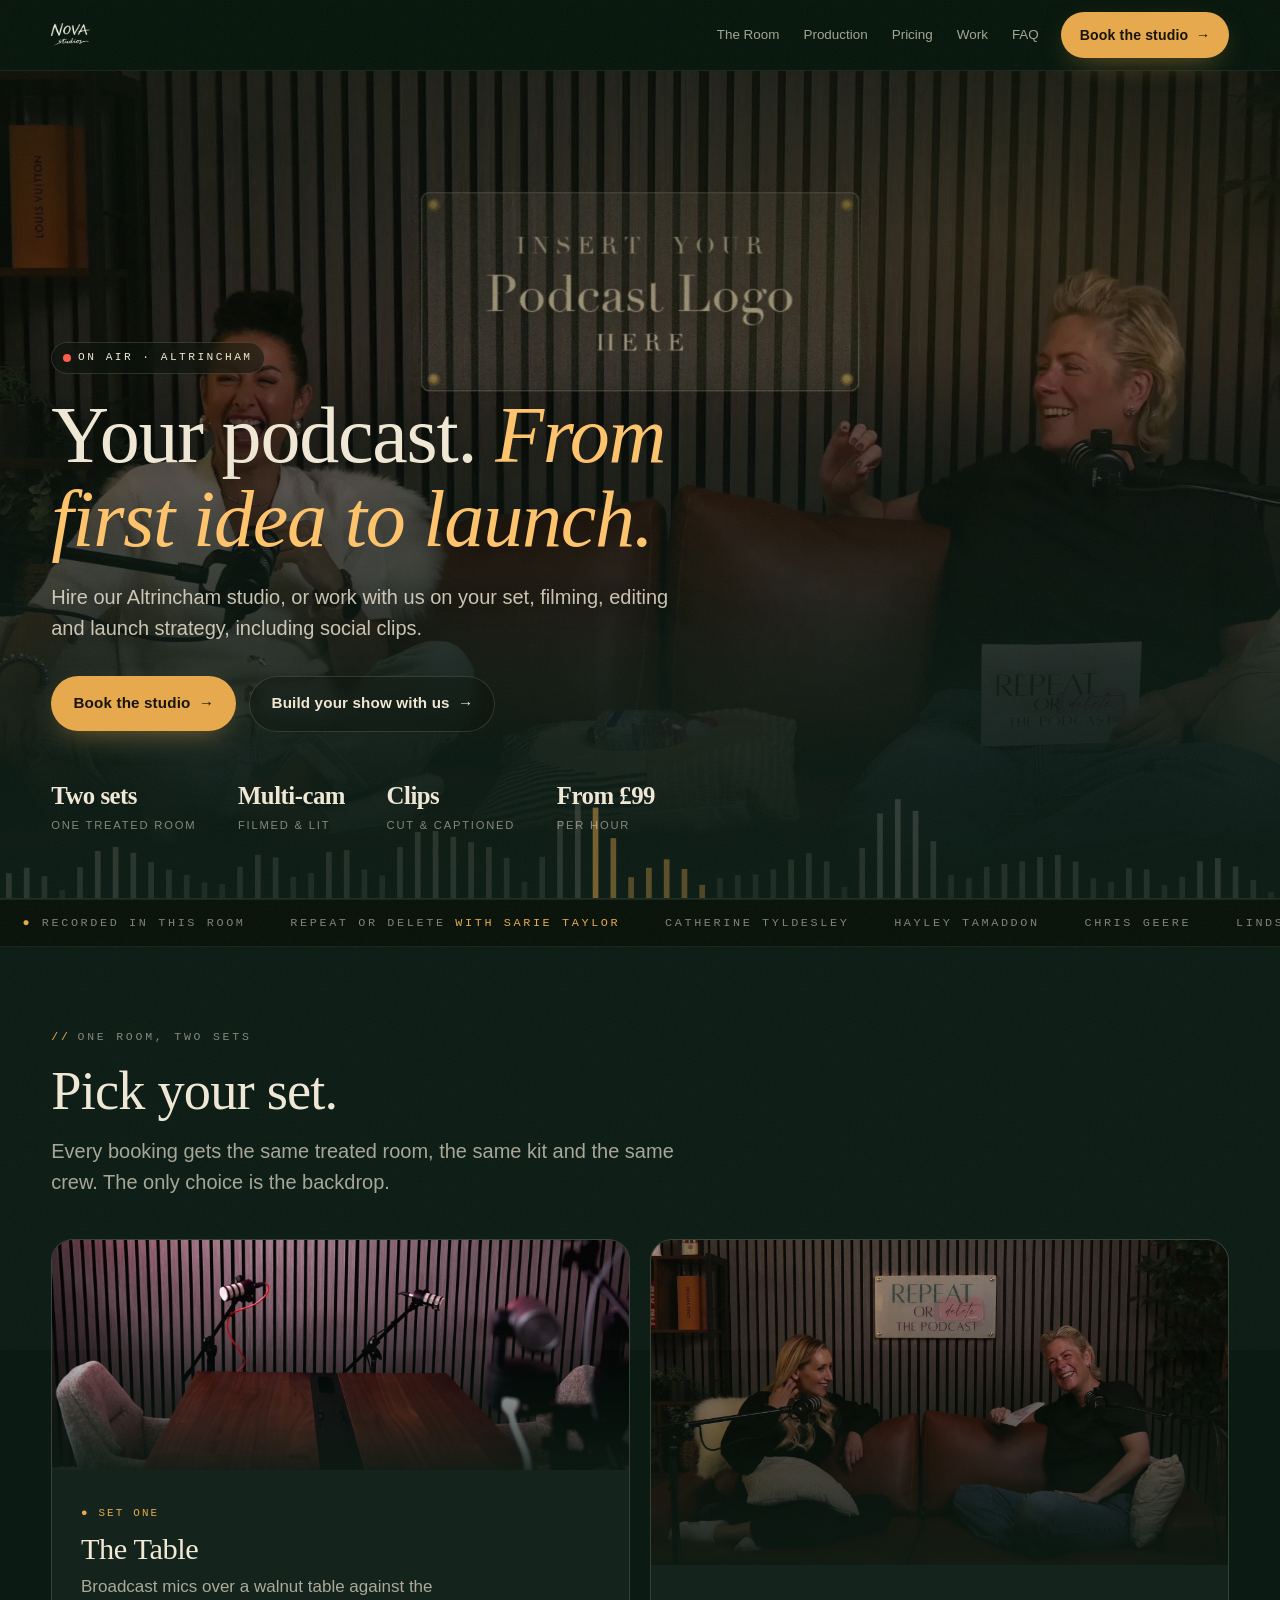
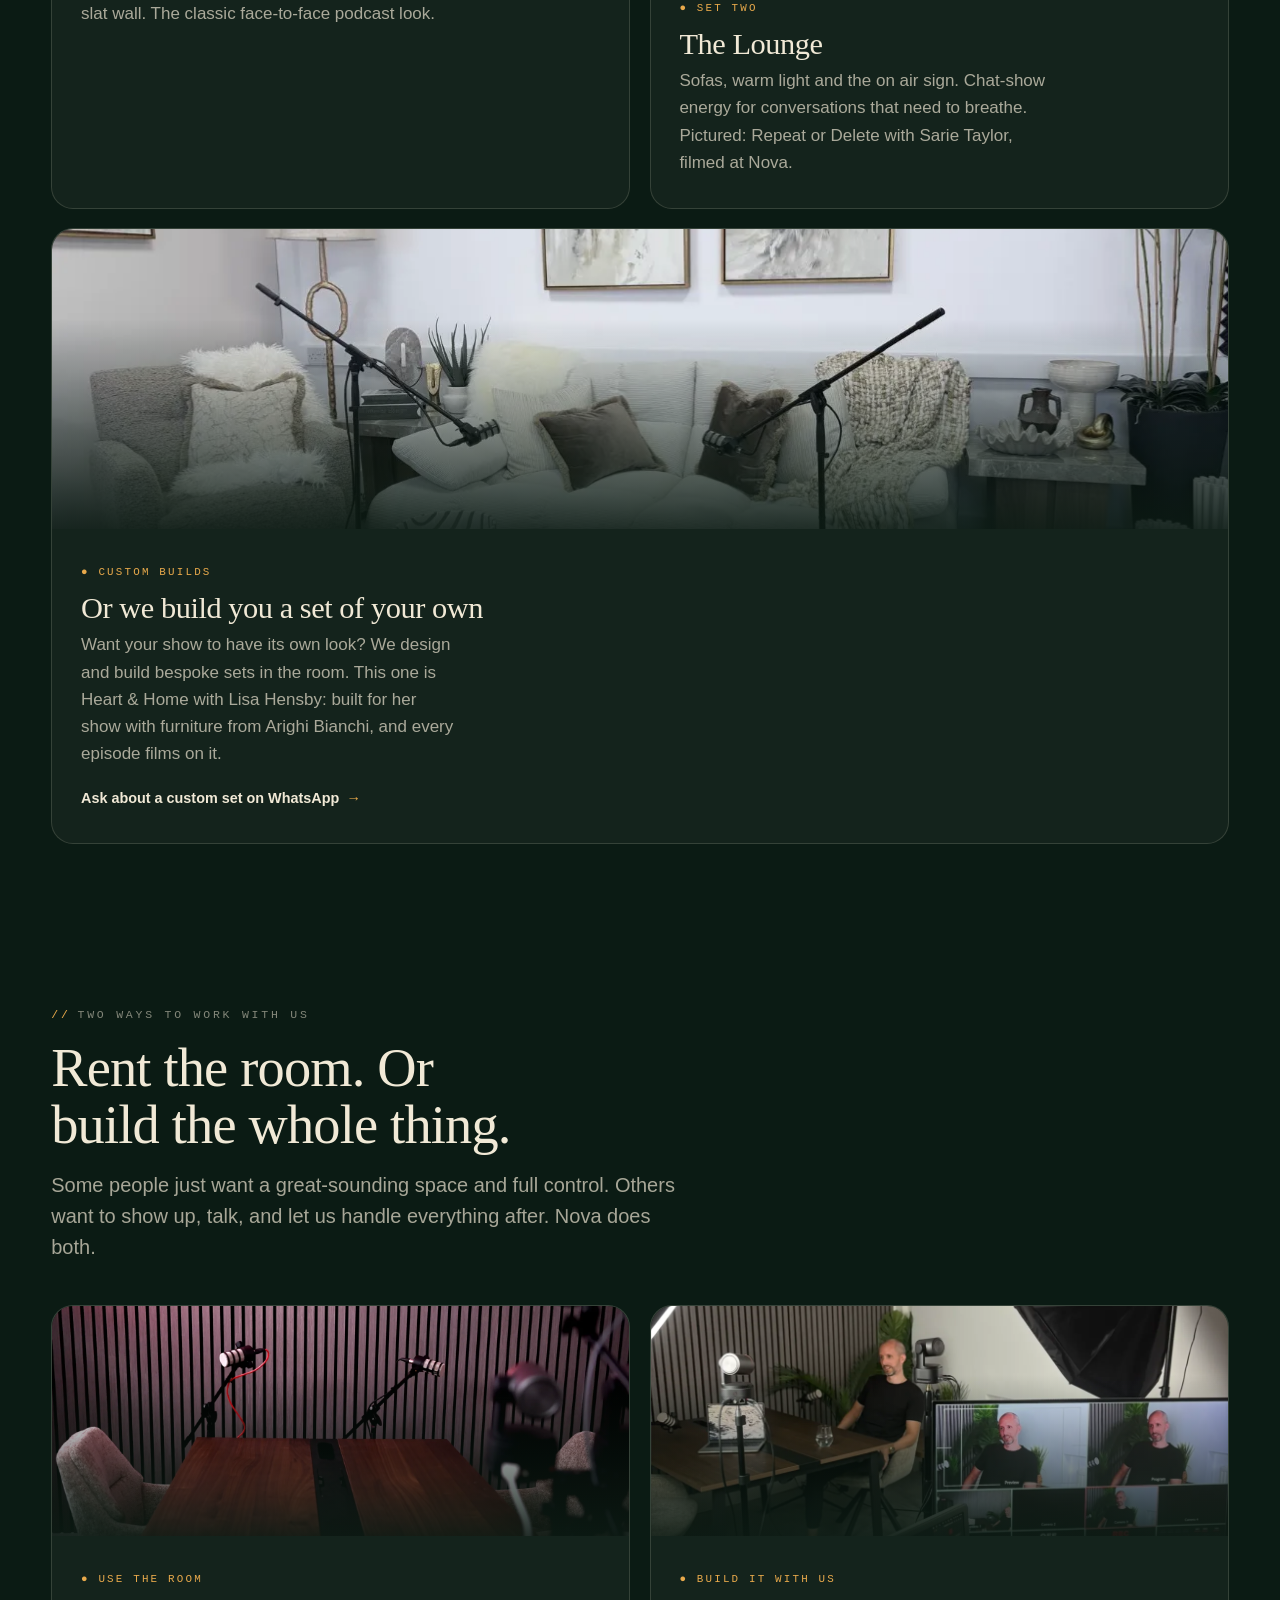
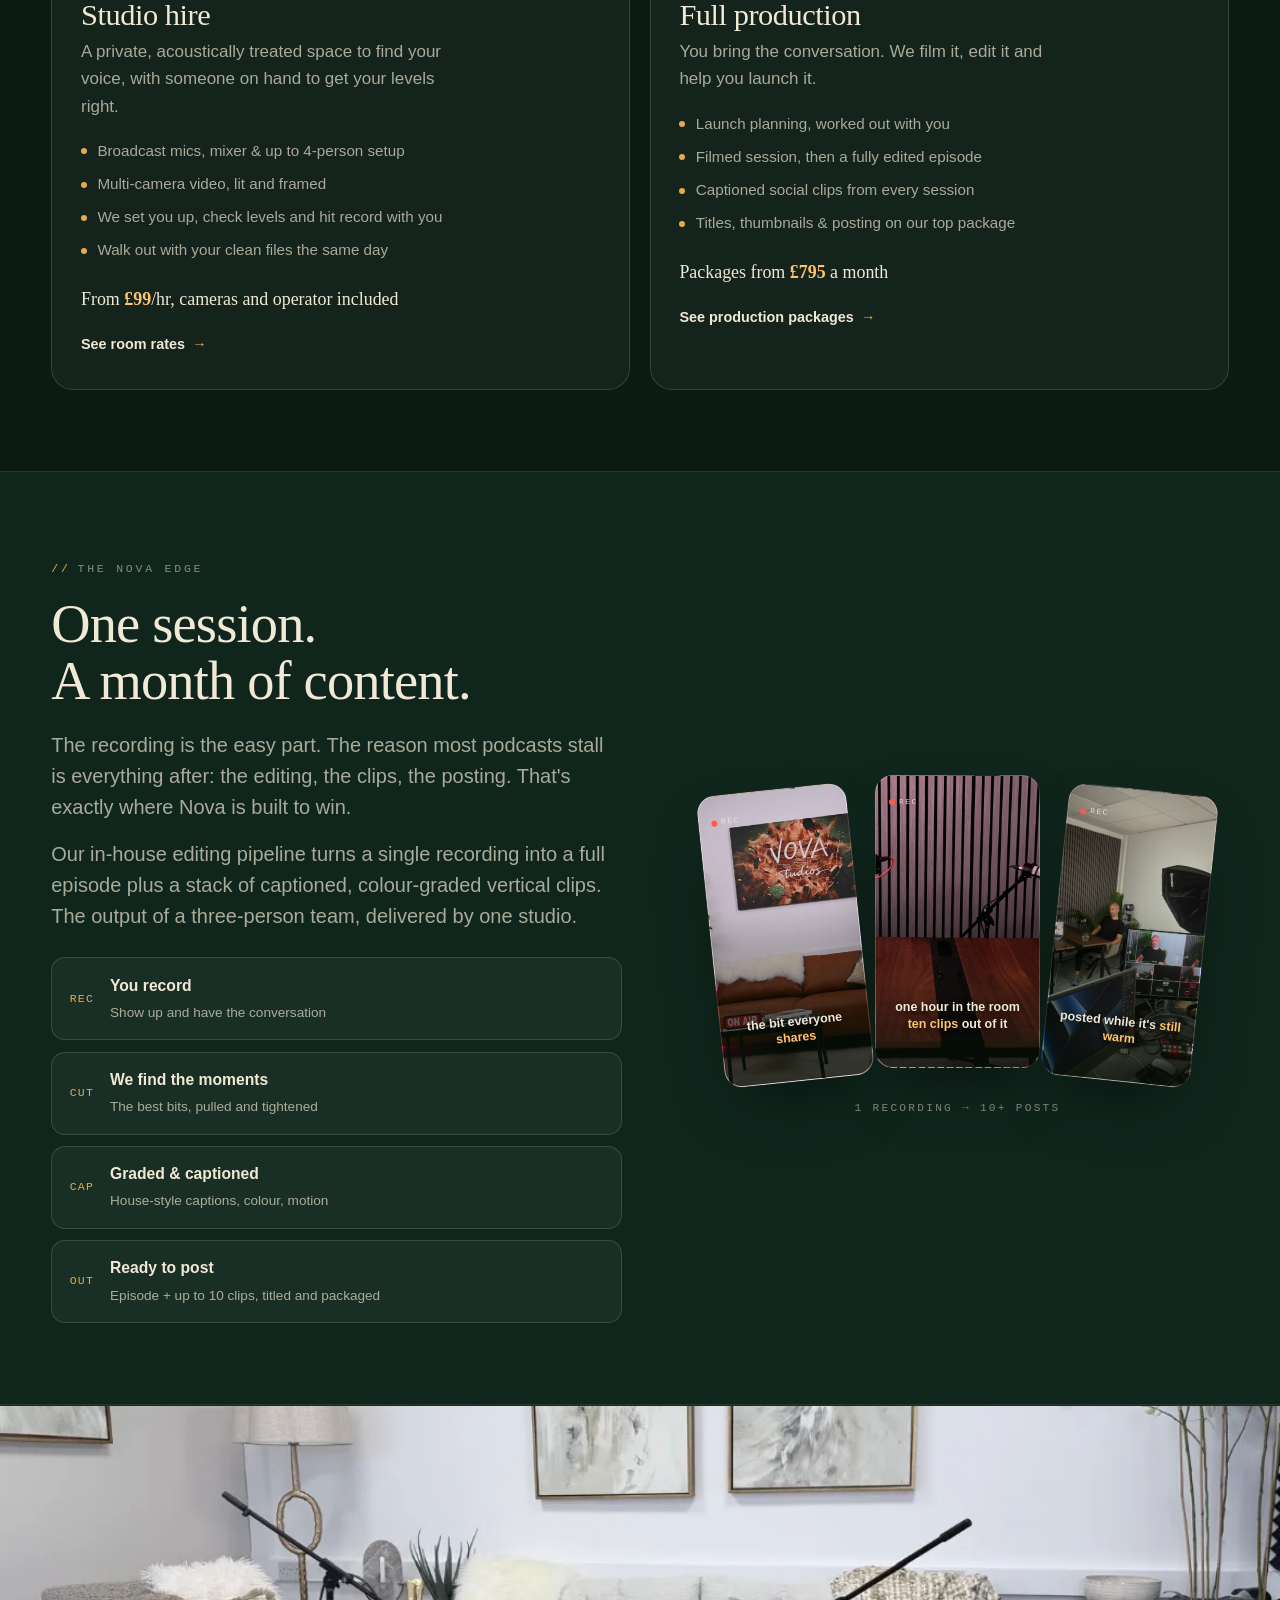
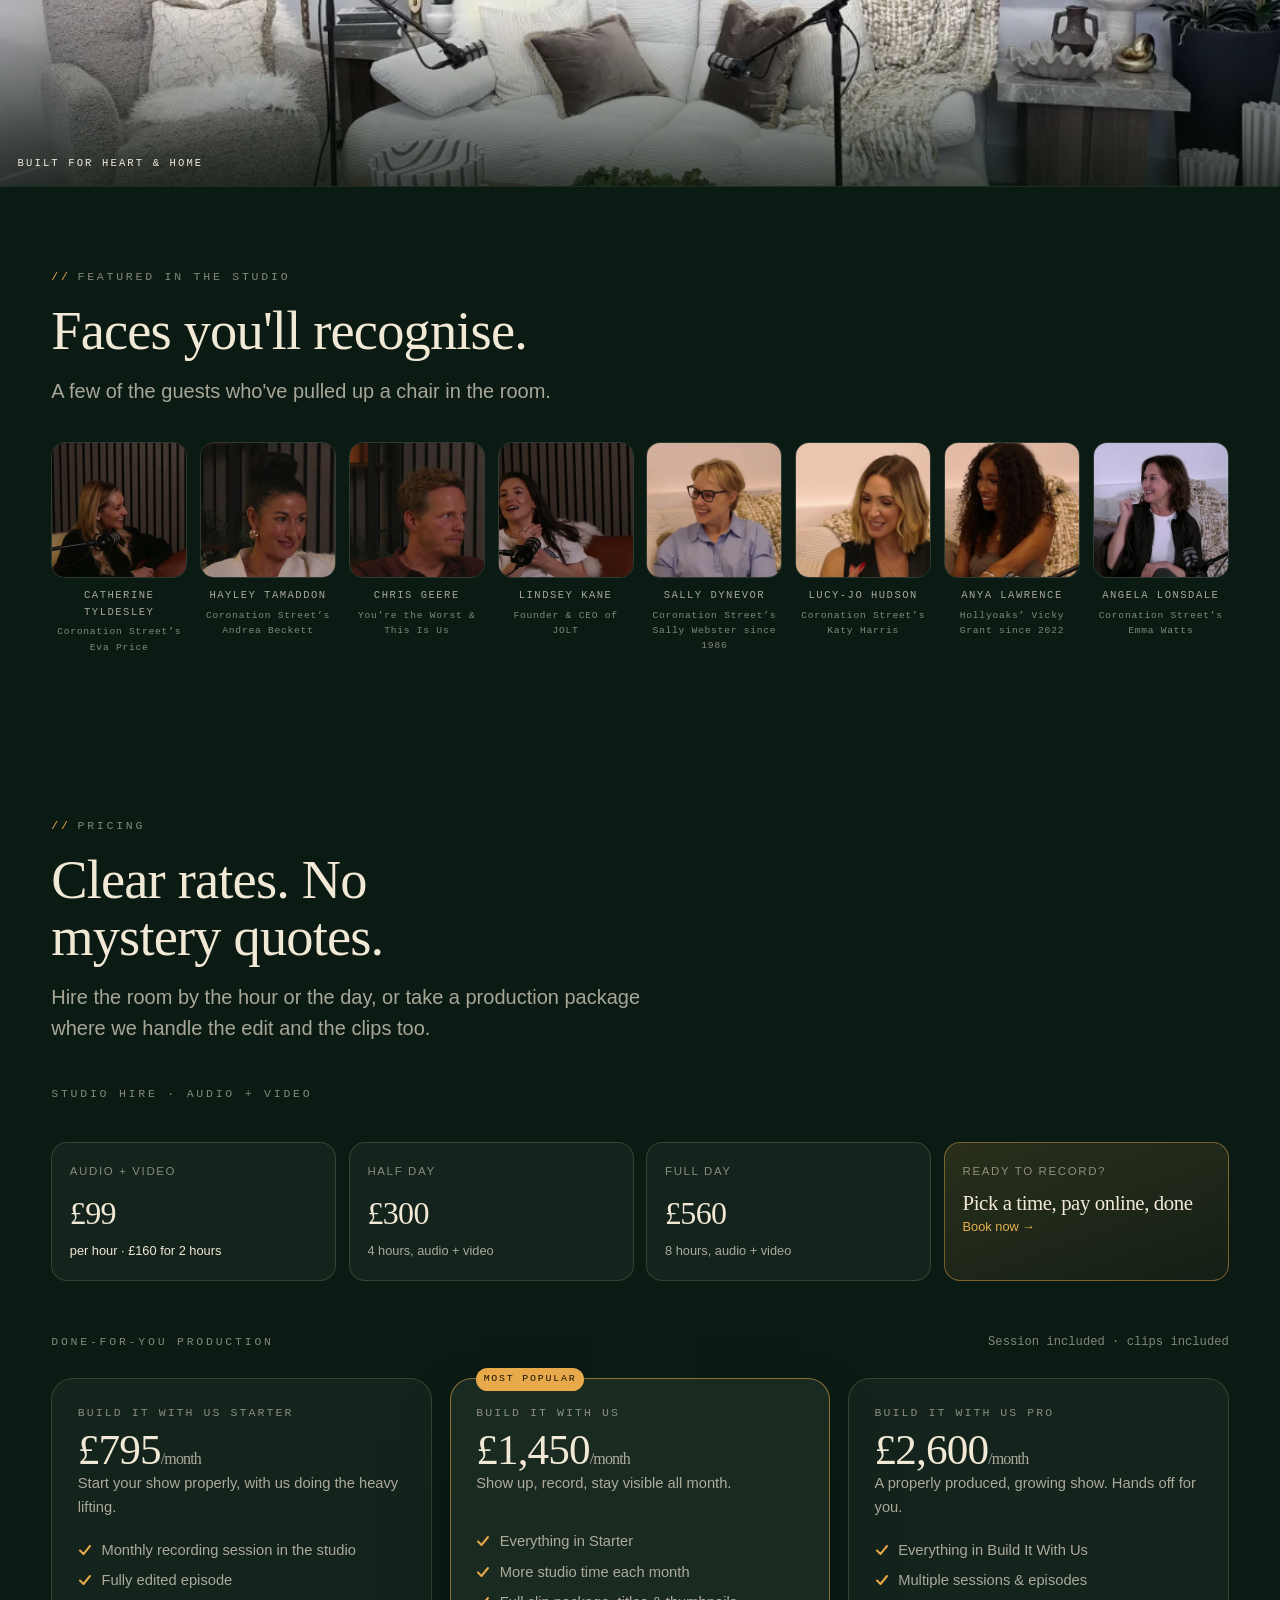
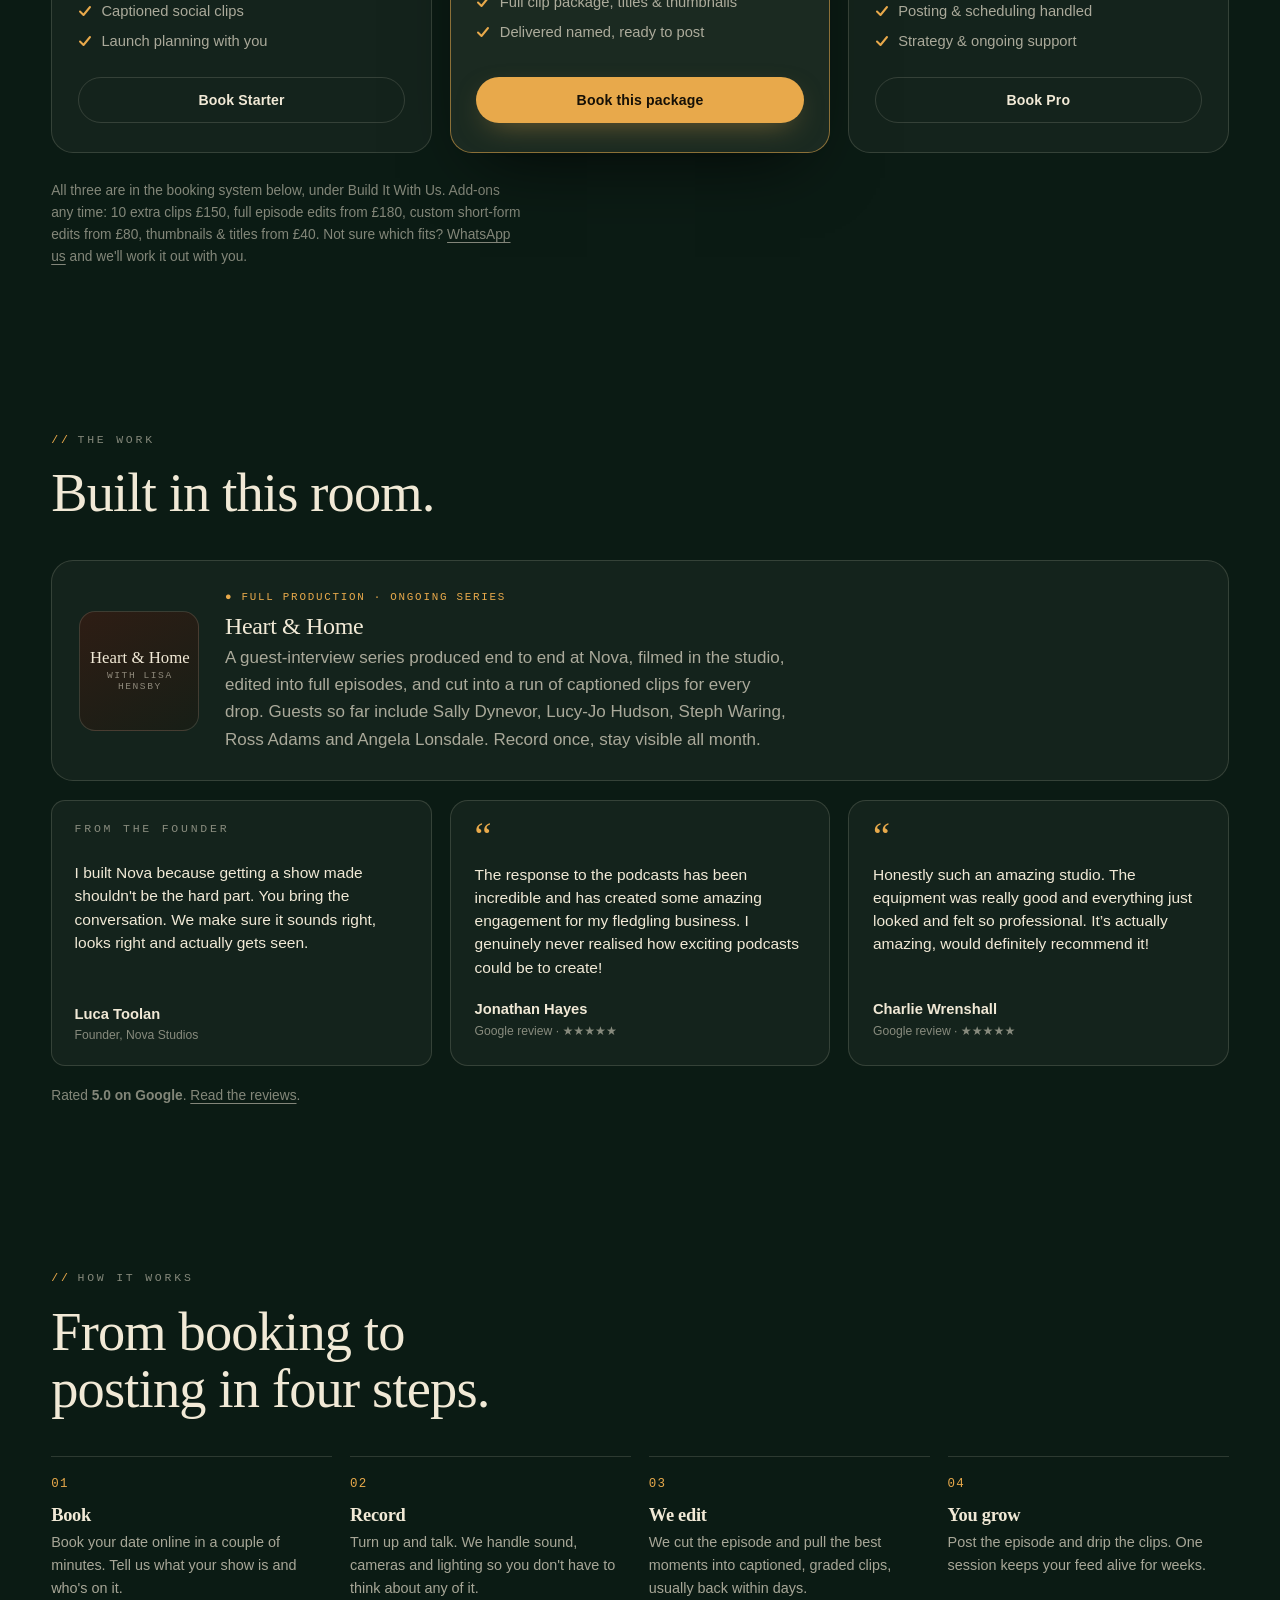
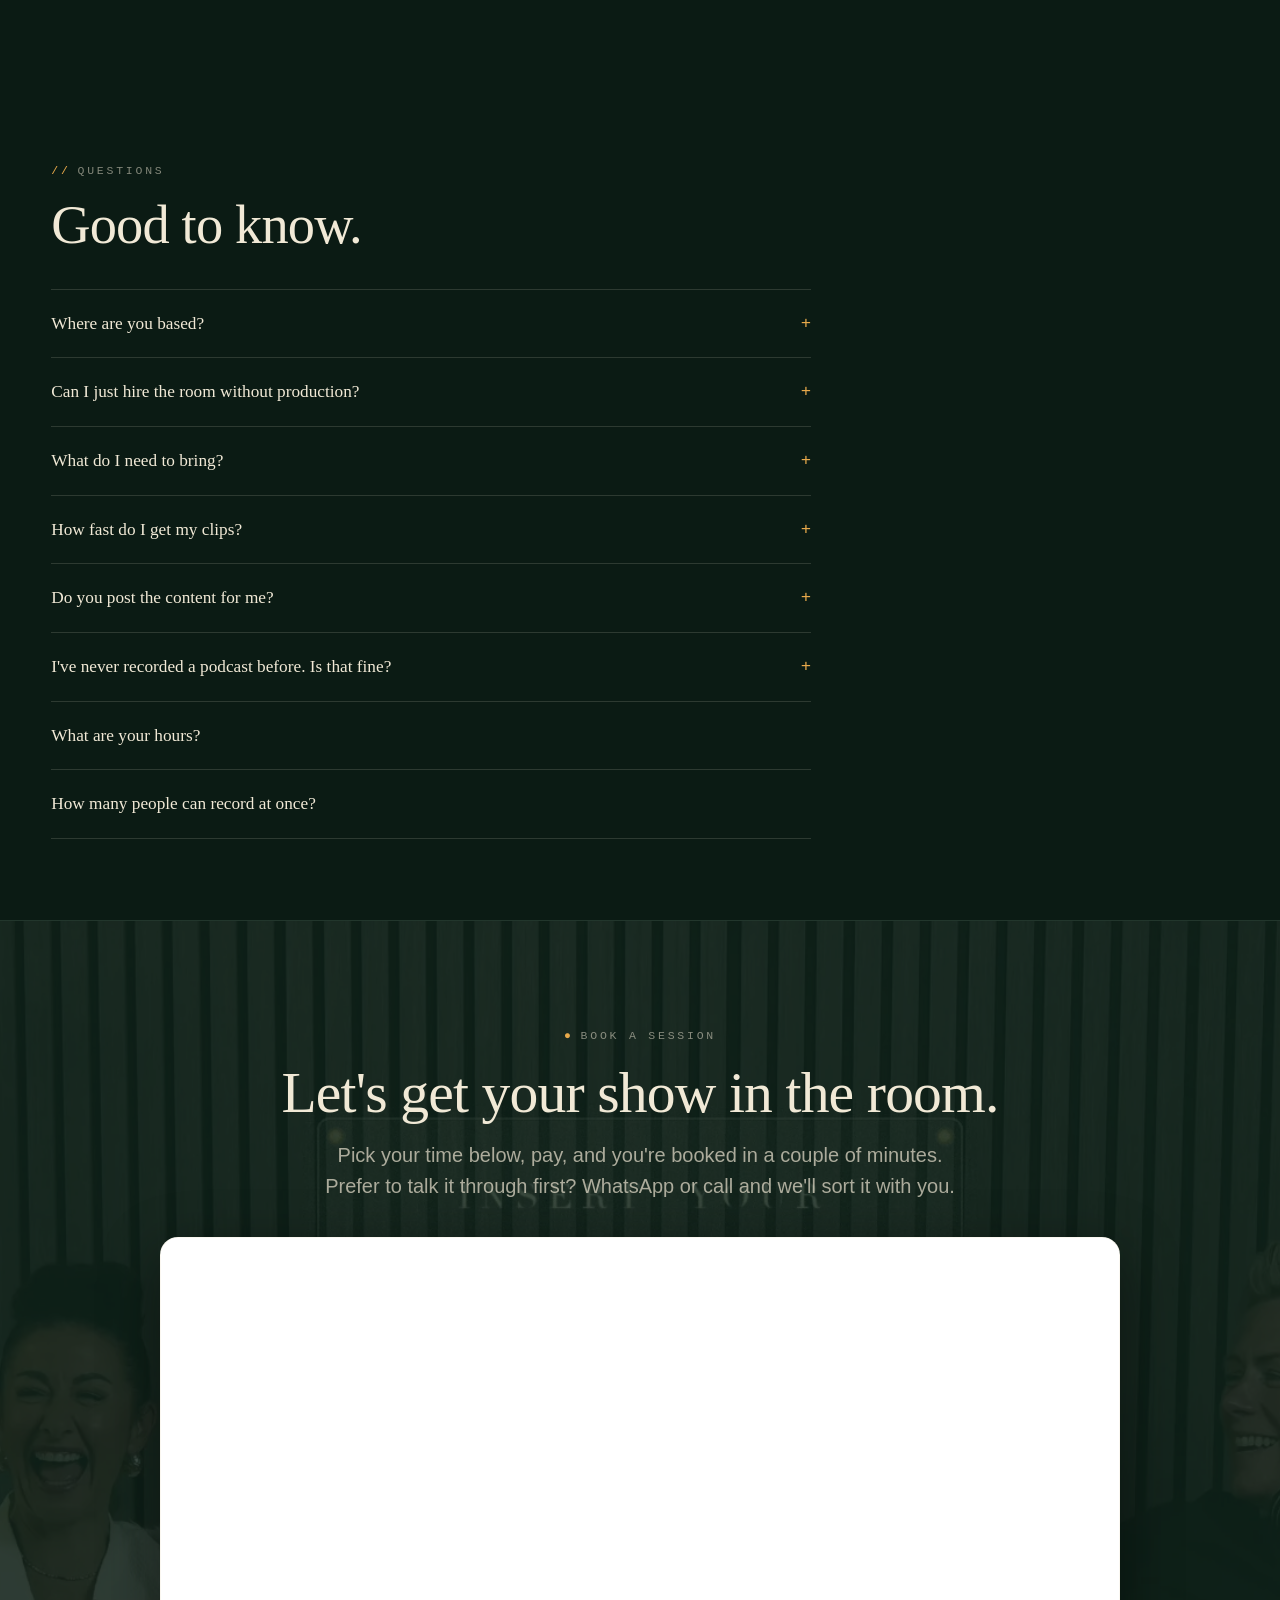
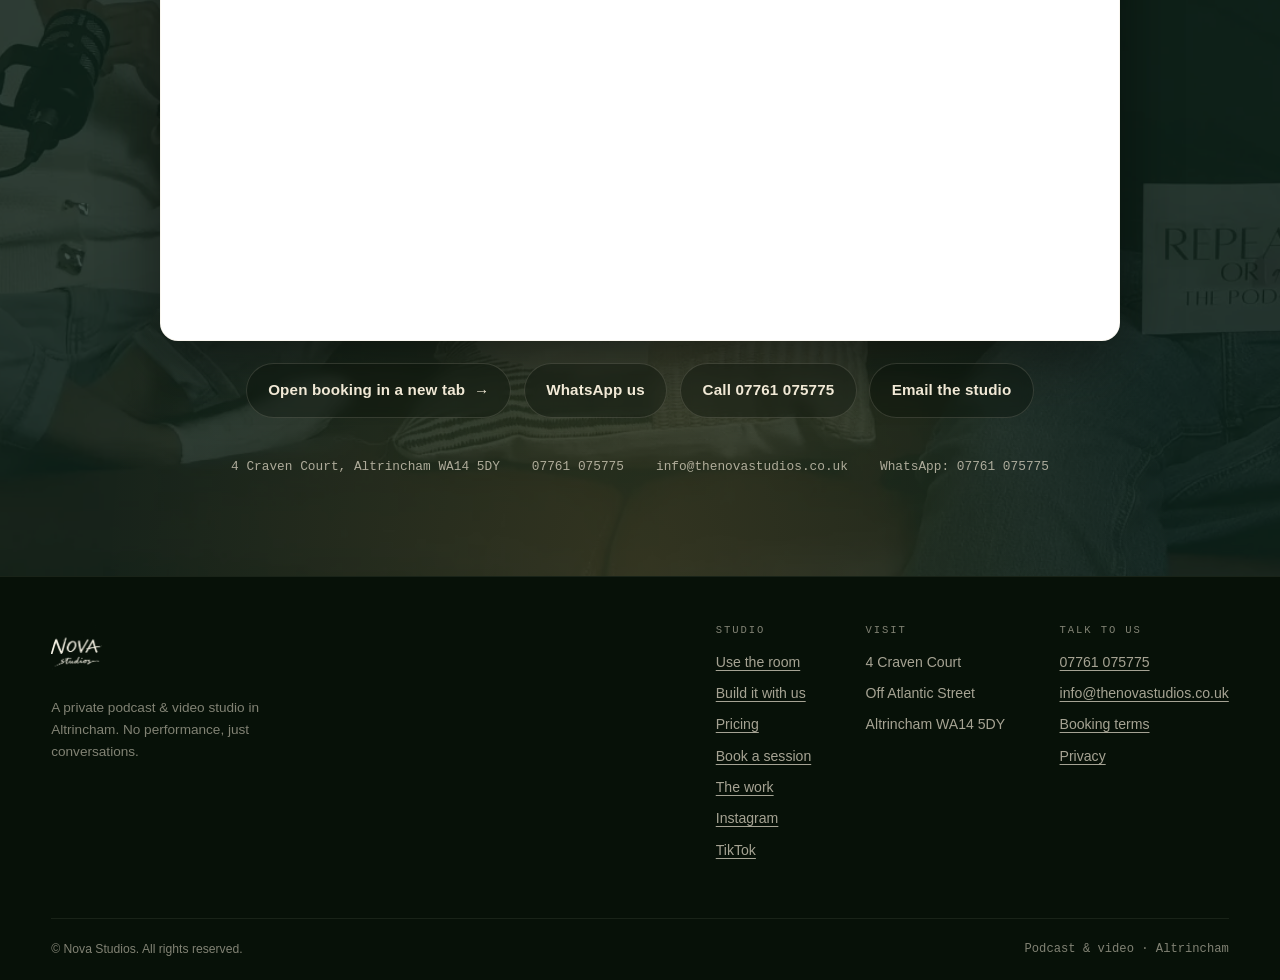
==== index.html @ af9f87ea "Faces polish per Luca: smaller tiles, flattering laughing shots for Cath/Lindsey, better Lucy-Jo, Ch" ====
<!doctype html>
<html lang="en-GB">
<head>
<meta charset="utf-8"/>
<meta name="viewport" content="width=device-width, initial-scale=1"/>
<title>Nova Studios | Podcast &amp; Video Studio in Altrincham</title>
<link rel="icon" type="image/png" href="[data-uri]">
<meta property="og:title" content="Nova Studios | Podcast &amp; Video Studio in Altrincham">
<meta property="og:description" content="Nova Studios: a private podcast and video studio in Altrincham. Use the room, or build your whole show with us: filmed, edited, and turned into a month of clips.">
<meta property="og:type" content="website">
<meta property="og:url" content="https://thenovastudios.co.uk/">
<meta property="og:image" content="https://thenovastudios.co.uk/og.jpg">
<meta name="twitter:card" content="summary_large_image">
<link rel="canonical" href="https://thenovastudios.co.uk/">
<script type="application/ld+json">{"@context": "https://schema.org", "@type": "LocalBusiness", "name": "Nova Studios", "url": "https://thenovastudios.co.uk/", "telephone": "+447761075775", "email": "info@thenovastudios.co.uk", "image": "https://thenovastudios.co.uk/og.jpg", "priceRange": "\u00a399-\u00a32600", "address": {"@type": "PostalAddress", "streetAddress": "4 Craven Court, Off Atlantic Street", "addressLocality": "Altrincham", "postalCode": "WA14 5DY", "addressCountry": "GB"}, "areaServed": "Greater Manchester", "sameAs": ["https://www.instagram.com/itsnovastudios", "https://www.tiktok.com/@itsnovastudios"], "geo": {"@type": "GeoCoordinates", "latitude": 53.3934, "longitude": -2.3607}, "openingHours": "Mo-Sa 08:00-17:00"}</script>


<meta name="description" content="A private podcast and video studio in Altrincham. Use the room, or we build your whole show: filmed, edited, and turned into a month of clips."/>

<style>
  /* ============ TOKENS — committed dark "on air" world ============ */
  :root{
    color-scheme: dark;
    --ground:   #0B1B14;
    --ground-2: #10261D;
    --ground-3: #071108;
    --card:     rgba(241,233,214,0.04);
    --card-hi:  rgba(241,233,214,0.07);
    --ink:      #F1E9D6;
    --ink-dim:  rgba(241,233,214,0.68);
    --ink-faint:rgba(241,233,214,0.52);
    --line:     rgba(241,233,214,0.15);
    --line-2:   rgba(241,233,214,0.08);
    --accent:   #E8A94B;
    --accent-hot:#FFC46B;
    --accent-ink:#161006;
    --rec:      #FF5A48;
        --shadow: 0 30px 70px -30px rgba(0,0,0,.75);
    --hero-img: url("images/hero.webp");
    --final-img: var(--hero-img);
    --img-hero: var(--hero-img);
    --img-session: url("images/table.webp");
    --img-prod: url("images/btsnew.webp");
    --img-lounge: url("images/loungecream.webp");
    --img-bts: url("images/loungewarm.webp");
  }

  *{box-sizing:border-box}
  html{-webkit-text-size-adjust:100%;scroll-behavior:smooth}
  @media (prefers-reduced-motion: reduce){html{scroll-behavior:auto}}
  body{
    margin:0;background:var(--ground);color:var(--ink);
    font-family:"Helvetica Neue",Helvetica,"Segoe UI",system-ui,Arial,sans-serif;
    font-size:17px;line-height:1.6;-webkit-font-smoothing:antialiased;
    overflow-x:hidden;
  }
  .serif{font-family:"Iowan Old Style","Palatino Linotype",Palatino,Georgia,"Times New Roman",serif}
  .mono{font-family:ui-monospace,"SF Mono",Menlo,Consolas,"Roboto Mono",monospace}
  a{color:inherit;text-decoration:none}
  img{max-width:100%;display:block}
  ::selection{background:var(--accent);color:var(--accent-ink)}

  /* film grain over everything — kills digital flatness */
  body::after{
    content:"";position:fixed;inset:-50%;z-index:99;pointer-events:none;opacity:.05;
    background-image:url("data:image/svg+xml,%3Csvg xmlns='http://www.w3.org/2000/svg' width='240' height='240'%3E%3Cfilter id='n'%3E%3CfeTurbulence type='fractalNoise' baseFrequency='0.9' numOctaves='2'/%3E%3C/filter%3E%3Crect width='240' height='240' filter='url(%23n)' opacity='1'/%3E%3C/svg%3E");
  }

  .wrap{width:min(1180px,92vw);margin-inline:auto}
  .eyebrow{
    font-family:ui-monospace,"SF Mono",Menlo,Consolas,monospace;
    font-size:.72rem;letter-spacing:.24em;text-transform:uppercase;color:var(--ink-faint);
    display:inline-flex;align-items:center;gap:.6em;
  }
  .eyebrow .tk{color:var(--accent)}
  h1,h2,h3{text-wrap:balance;margin:0;font-weight:400;letter-spacing:-.015em;line-height:1.05}
  h2.big{font-size:clamp(2rem,4.6vw,3.4rem)}
  p{margin:0}
  .lede{font-size:clamp(1.02rem,1.6vw,1.25rem);color:var(--ink-dim);max-width:58ch;line-height:1.55}

  .btn{
    display:inline-flex;align-items:center;gap:.55em;cursor:pointer;
    font-size:.88rem;font-weight:600;letter-spacing:.01em;
    padding:.78em 1.25em;border-radius:999px;border:1px solid transparent;
    transition:transform .18s ease, background .2s, box-shadow .2s, border-color .2s;
    white-space:nowrap;
  }
  .btn.primary{background:var(--accent);color:var(--accent-ink);box-shadow:0 10px 30px -12px rgba(232,169,75,.55)}
  .btn.primary:hover{transform:translateY(-1px);background:var(--accent-hot);box-shadow:0 14px 36px -12px rgba(232,169,75,.7)}
  .btn.ghost{border-color:var(--line);color:var(--ink);background:rgba(7,17,8,.35);backdrop-filter:blur(6px)}
  .btn.ghost:hover{border-color:var(--ink-faint);background:var(--card-hi)}
  .btn .arw{transition:transform .2s}
  .btn:hover .arw{transform:translateX(3px)}
  a.btn:focus-visible,button:focus-visible,a:focus-visible{outline:2px solid var(--accent);outline-offset:3px;border-radius:6px}

  /* ============ HEADER ============ */
  header.bar{
    position:sticky;top:0;z-index:50;
    backdrop-filter:saturate(140%) blur(12px);
    background:rgba(7,17,8,.6);
    border-bottom:1px solid var(--line-2);
  }
  .bar-in{display:flex;align-items:center;gap:1.4rem;height:70px}
  .brand{display:flex;align-items:center;margin-right:auto}
  .brand .mark{height:44px;width:auto}
  nav.top{display:flex;gap:1.5rem;align-items:center}
  nav.top a{font-size:.84rem;color:var(--ink-dim);transition:color .2s}
  nav.top a:hover{color:var(--accent-hot)}
  @media (max-width:900px){body{padding-bottom:3.4rem}header.bar{backdrop-filter:none;-webkit-backdrop-filter:none;background:rgba(7,17,8,.93)}nav.top{display:flex;position:fixed;top:auto;bottom:0;left:0;right:0;background:rgba(12,16,12,.94);-webkit-backdrop-filter:blur(10px);backdrop-filter:blur(10px);padding:.7rem 1.1rem;justify-content:space-between;gap:.6rem;z-index:60;border-top:1px solid rgba(241,233,214,.12)}nav.top a{font-size:.76rem;white-space:nowrap}}

  /* ============ HERO — full-bleed room photo ============ */
  .hero{position:relative;min-height:92vh;min-height:92svh;display:flex;flex-direction:column;justify-content:flex-end;overflow:hidden;border-bottom:1px solid var(--line-2)}
  .hero .photo{position:absolute;inset:0;background:var(--hero-img) center 30%/cover no-repeat;transform:scale(1.06)}
  @media (prefers-reduced-motion:no-preference){
    .hero .photo{animation:heroDrift 18s ease-out forwards}
    @keyframes heroDrift{from{transform:scale(1.12)}to{transform:scale(1.03)}}
  }
  .hero .shade{position:absolute;inset:0;background:
    linear-gradient(180deg, rgba(7,17,8,.62) 0%, rgba(7,17,8,.28) 34%, rgba(11,27,20,.82) 72%, var(--ground) 98%),
    radial-gradient(70% 50% at 80% 20%, rgba(232,169,75,.16), transparent 60%)}
  #wave{position:absolute;left:0;right:0;bottom:0;width:100%;height:120px;display:block;pointer-events:none;opacity:.55;z-index:1}
  .hero-in{position:relative;z-index:2;padding:clamp(6rem,14vh,9rem) 0 clamp(3.4rem,7vh,5rem)}
  .onair{display:inline-flex;align-items:center;gap:.6em;font-family:ui-monospace,Menlo,monospace;
    font-size:.7rem;letter-spacing:.22em;text-transform:uppercase;color:var(--ink);
    border:1px solid var(--line);border-radius:999px;padding:.55em 1em;background:rgba(7,17,8,.5);backdrop-filter:blur(8px)}
  .dot{width:8px;height:8px;border-radius:50%;background:var(--rec)}
  @keyframes pulse{0%{box-shadow:0 0 0 0 rgba(255,90,72,.55)}70%{box-shadow:0 0 0 10px transparent}100%{box-shadow:0 0 0 0 transparent}}
  @media (prefers-reduced-motion:no-preference){.dot{animation:pulse 2.2s infinite}}
  h1.hero-h{font-size:clamp(2.5rem,6.6vw,5rem);margin:1.2rem 0 0;max-width:17ch;
    text-shadow:0 2px 40px rgba(7,17,8,.6)}
  h1.hero-h em{font-style:italic;color:var(--accent-hot)}
  .hero p.lede{margin-top:1.3rem;color:rgba(241,233,214,.82);text-shadow:0 1px 24px rgba(7,17,8,.8)}
  .hero-cta{display:flex;flex-wrap:wrap;gap:.8rem;margin-top:2rem}
  .hero-cta .btn{padding:.95em 1.4em;font-size:.95rem}
  .hero-meta{margin-top:2.8rem;display:flex;flex-wrap:wrap;gap:1.4rem 2.6rem;align-items:center}
  .hero-meta .m{display:flex;flex-direction:column;gap:.1rem}
  .hero-meta .m b{font-family:"Iowan Old Style",Palatino,Georgia,serif;font-size:1.55rem;letter-spacing:-.02em}
  .hero-meta .m span{font-size:.7rem;letter-spacing:.16em;text-transform:uppercase;color:var(--ink-faint)}

  /* ============ TICKER ============ */
  .ticker{border-block:1px solid var(--line-2);background:var(--ground-3);overflow:hidden;position:relative}
  .ticker .lane{display:flex;gap:0;width:max-content}
  @media (prefers-reduced-motion:no-preference){.ticker .lane{animation:slide 36s linear infinite}}
  @keyframes slide{to{transform:translateX(-50%)}}
  .ticker .set{display:flex;align-items:center;padding:.85rem 0;white-space:nowrap}
  .ticker .set span{font-family:ui-monospace,Menlo,monospace;font-size:.74rem;letter-spacing:.22em;text-transform:uppercase;color:var(--ink-faint);padding:0 1.4rem}
  .ticker .set b{color:var(--accent);font-weight:400}

  /* ============ SECTIONS ============ */
  section{padding:clamp(4.2rem,9vh,7rem) 0}
  .sec-head{display:flex;flex-direction:column;gap:1rem;max-width:66ch}
  .js .reveal{opacity:0;transform:translateY(24px);transition:opacity .7s cubic-bezier(.2,.7,.2,1),transform .7s cubic-bezier(.2,.7,.2,1)}
  .js .reveal.in{opacity:1;transform:none}
  @media (prefers-reduced-motion:reduce){.reveal{opacity:1;transform:none;transition:none}}

  /* ---- two paths w/ photo headers ---- */
  .paths{display:grid;grid-template-columns:1fr 1fr;gap:1.2rem;margin-top:2.6rem}
  @media(max-width:820px){.paths{grid-template-columns:1fr}}
  .path{
    position:relative;border:1px solid var(--line);border-radius:22px;overflow:hidden;
    background:var(--card);transition:border-color .25s,transform .25s;display:flex;flex-direction:column}
  .path:hover{border-color:rgba(232,169,75,.5);transform:translateY(-4px)}
  .path .ph{height:230px;background-size:cover;background-position:center;position:relative;filter:saturate(.92)}
  .path .ph::after{content:"";position:absolute;inset:0;background:linear-gradient(180deg,transparent 30%,rgba(11,27,20,.9) 100%)}
  .path:hover .ph{filter:saturate(1.05)}
  .path .body{padding:1.7rem 1.8rem 2rem}
  .path .tag{font-family:ui-monospace,Menlo,monospace;font-size:.68rem;letter-spacing:.2em;text-transform:uppercase;color:var(--accent)}
  .path h3{font-size:1.9rem;margin:.6rem 0 .4rem;font-family:"Iowan Old Style",Palatino,Georgia,serif}
  .path .sub{color:var(--ink-dim);max-width:40ch}
  .path ul{list-style:none;padding:0;margin:1.2rem 0 0;display:flex;flex-direction:column;gap:.55rem}
  .path li{display:flex;gap:.65rem;font-size:.95rem;color:var(--ink-dim)}
  .path li::before{content:"";flex:none;width:6px;height:6px;border-radius:50%;background:var(--accent);margin-top:.62em}
  .path .price{margin-top:1.4rem;font-family:"Iowan Old Style",Palatino,Georgia,serif;font-size:1.12rem}
  .path .price b{color:var(--accent-hot)}
  .path .go{margin-top:1.2rem;display:inline-flex;align-items:center;gap:.5em;font-size:.9rem;font-weight:600}
  .path .go .arw{transition:transform .2s;color:var(--accent)}
  .path:hover .go .arw{transform:translateX(4px)}

  /* ---- the edge: clip phones ---- */
  .edge{background:var(--ground-2);border-block:1px solid var(--line-2);overflow:hidden}
  .edge-grid{display:grid;grid-template-columns:1fr .95fr;gap:clamp(2rem,5vw,4rem);align-items:center}
  @media(max-width:900px){.edge-grid{grid-template-columns:1fr}}
  .phones{display:flex;gap:1rem;justify-content:center;perspective:900px;padding:1rem 0}
  .phone{
    width:150px;aspect-ratio:9/16;border-radius:18px;flex:none;position:relative;overflow:hidden;
    border:1px solid var(--line);box-shadow:var(--shadow);
    background-size:cover;background-position:center;
  }
  .phone:nth-child(1){transform:rotate(-6deg) translateY(14px)}
  .phone:nth-child(3){transform:rotate(6deg) translateY(14px)}
  .phone:nth-child(2){z-index:2;width:165px}
  .phone::after{content:"";position:absolute;inset:0;background:linear-gradient(180deg,rgba(7,17,8,.1) 40%,rgba(7,17,8,.78) 100%)}
  .phone .cap{
    position:absolute;left:8%;right:8%;bottom:12%;z-index:2;text-align:center;
    font-weight:700;font-size:.78rem;line-height:1.3;text-shadow:0 1px 6px rgba(0,0,0,.7)}
  .phone .cap i{font-style:normal;color:var(--accent-hot)}
  .phone .hud{position:absolute;top:7%;left:8%;z-index:2;font-family:ui-monospace,monospace;font-size:.5rem;letter-spacing:.18em;color:rgba(241,233,214,.85);display:flex;gap:.5em;align-items:center}
  .phone .hud .r{width:6px;height:6px;border-radius:50%;background:var(--rec)}
  .pipeline{display:flex;flex-direction:column;gap:.7rem;margin-top:1.6rem}
  .pl-row{display:grid;grid-template-columns:auto 1fr;align-items:center;gap:1rem;
    border:1px solid var(--line);border-radius:14px;padding:.9rem 1.1rem;background:var(--card)}
  .pl-row .n{font-family:ui-monospace,Menlo,monospace;font-size:.72rem;color:var(--accent);letter-spacing:.1em}
  .pl-row .t b{display:block;font-size:.98rem}
  .pl-row .t span{font-size:.85rem;color:var(--ink-dim)}

  /* ---- gallery band ---- */
  .band{padding:0;border-block:1px solid var(--line-2)}
  .band-in{display:grid;grid-template-columns:1fr;gap:4px;height:min(40vw,380px)}
  @media(max-width:720px){.band-in{height:auto}.band-in .g{height:50vw}}
  .band .g{background-size:cover;background-position:center;position:relative;overflow:hidden;filter:saturate(.9)}
  .band .g:hover{filter:saturate(1.08)}
  .band .g::after{content:"";position:absolute;inset:0;background:linear-gradient(180deg,transparent 55%,rgba(7,17,8,.75))}
  .band .g span{position:absolute;left:1.1rem;bottom:.9rem;z-index:2;font-family:ui-monospace,monospace;font-size:.66rem;letter-spacing:.2em;text-transform:uppercase;color:var(--ink)}

  /* ---- pricing ---- */
  .rate{display:grid;grid-template-columns:repeat(4,1fr);gap:.8rem;margin-top:2.4rem}
  @media(max-width:820px){.rate{grid-template-columns:repeat(2,1fr)}}
  @media(max-width:440px){.rate{grid-template-columns:1fr}}
  .rate .r{border:1px solid var(--line);border-radius:16px;padding:1.2rem 1.1rem;background:var(--card);transition:border-color .2s}
  .rate .r:hover{border-color:rgba(232,169,75,.4)}
  .rate .r .lbl{font-size:.72rem;letter-spacing:.14em;text-transform:uppercase;color:var(--ink-faint)}
  .rate .r .v{font-family:"Iowan Old Style",Palatino,Georgia,serif;font-size:2rem;margin-top:.45rem;letter-spacing:-.02em}
  .rate .r .u{font-size:.8rem;color:var(--ink-dim);margin-top:.1rem}
  .pkg-head{display:flex;align-items:baseline;justify-content:space-between;gap:1rem;margin-top:3.2rem;flex-wrap:wrap}
  .packages{display:grid;grid-template-columns:repeat(3,1fr);gap:1.1rem;margin-top:1.6rem}
  @media(max-width:860px){.packages{grid-template-columns:1fr}}
  .pkg{position:relative;border:1px solid var(--line);border-radius:22px;padding:1.8rem 1.6rem;background:var(--card);
    display:flex;flex-direction:column;transition:transform .25s,border-color .25s}
  .pkg:hover{transform:translateY(-3px)}
  .pkg.feat{border-color:rgba(232,169,75,.55);background:var(--card-hi);box-shadow:var(--shadow)}
  .pkg .badge{position:absolute;top:-11px;left:1.6rem;font-family:ui-monospace,Menlo,monospace;font-size:.62rem;letter-spacing:.18em;
    text-transform:uppercase;background:var(--accent);color:var(--accent-ink);padding:.35em .75em;border-radius:999px}
  .pkg .name{font-family:ui-monospace,Menlo,monospace;font-size:.72rem;letter-spacing:.18em;text-transform:uppercase;color:var(--ink-faint)}
  .pkg .cost{font-family:"Iowan Old Style",Palatino,Georgia,serif;font-size:2.7rem;letter-spacing:-.02em;margin:.5rem 0 .1rem;line-height:1}
  .pkg .cost small{font-size:1rem;color:var(--ink-dim)}
  .pkg .who{color:var(--ink-dim);font-size:.92rem;min-height:2.6em}
  .pkg ul{list-style:none;padding:0;margin:1.3rem 0 1.6rem;display:flex;flex-direction:column;gap:.6rem}
  .pkg li{display:flex;gap:.6rem;font-size:.92rem;color:var(--ink-dim);line-height:1.4}
  .pkg li svg{flex:none;margin-top:.2em;color:var(--accent)}
  .pkg .btn{margin-top:auto;justify-content:center}
  .pkg:not(.feat) .btn{border:1px solid var(--line)}
  .pkg:not(.feat) .btn:hover{border-color:var(--ink-faint);background:var(--card)}
  .price-note{margin-top:1.7rem;font-size:.86rem;color:var(--ink-faint);max-width:62ch}

  /* ---- work / proof ---- */
  .featured{display:grid;grid-template-columns:auto 1fr;gap:1.6rem;align-items:center;
    border:1px solid var(--line);border-radius:22px;padding:1.7rem;background:var(--card);margin-top:2.4rem}
  @media(max-width:640px){.featured{grid-template-columns:1fr}}
  .featured .cover{width:120px;height:120px;border-radius:16px;flex:none;
    background:linear-gradient(150deg,#2E1D14,#171E16);border:1px solid var(--line);
    display:grid;place-items:center;text-align:center;padding:.6rem}
  .featured .cover .hh{font-family:"Iowan Old Style",Palatino,Georgia,serif;font-size:1.05rem;line-height:1.1}
  .featured .cover .hh small{display:block;font-size:.6rem;letter-spacing:.16em;text-transform:uppercase;color:var(--ink-faint);margin-top:.4em;font-family:ui-monospace,monospace}
  .featured h3{font-family:"Iowan Old Style",Palatino,Georgia,serif;font-size:1.5rem}
  .featured .meta{font-family:ui-monospace,Menlo,monospace;font-size:.68rem;letter-spacing:.16em;text-transform:uppercase;color:var(--accent);margin-bottom:.5rem}
  .featured p{color:var(--ink-dim);margin-top:.3rem;max-width:60ch}
  .quotes{display:grid;grid-template-columns:repeat(3,1fr);gap:1.1rem;margin-top:1.2rem}
  @media(max-width:820px){.quotes{grid-template-columns:1fr}}
  .q{border:1px solid var(--line);border-radius:18px;padding:1.5rem;background:var(--card);display:flex;flex-direction:column}
  .q .mk{font-family:"Iowan Old Style",Palatino,Georgia,serif;font-size:2.4rem;line-height:.6;color:var(--accent);height:.6em}
  .q p{font-size:.97rem;margin:.9rem 0 1.2rem;line-height:1.5}
  .q .by{margin-top:auto;display:flex;flex-direction:column}
  .q .by b{font-size:.92rem}
  .q .by span{font-size:.76rem;color:var(--ink-faint)}

  /* ---- process ---- */
  .steps{display:grid;grid-template-columns:repeat(4,1fr);gap:1.1rem;margin-top:2.4rem}
  @media(max-width:820px){.steps{grid-template-columns:repeat(2,1fr)}}
  @media(max-width:460px){.steps{grid-template-columns:1fr}}
  .step{border-top:1px solid var(--line);padding-top:1.1rem}
  .step .num{font-family:ui-monospace,Menlo,monospace;font-size:.78rem;color:var(--accent);letter-spacing:.1em}
  .step h3.step-h{margin:.7rem 0 .35rem;font-size:1.15rem;font-weight:600;font-family:"Iowan Old Style",Palatino,Georgia,serif}
  .step p{font-size:.9rem;color:var(--ink-dim)}

  /* ---- faq ---- */
  .faq{max-width:760px;margin-top:2.2rem;border-top:1px solid var(--line)}
  details{border-bottom:1px solid var(--line)}
  summary{cursor:pointer;list-style:none;padding:1.25rem 0;display:flex;justify-content:space-between;gap:1rem;
    font-size:1.08rem;font-family:"Iowan Old Style",Palatino,Georgia,serif}
  summary::-webkit-details-marker{display:none}
  summary .pm{flex:none;color:var(--accent);transition:transform .25s;font-family:ui-monospace,monospace}
  details[open] summary .pm{transform:rotate(45deg)}
  details p{padding:0 0 1.3rem;color:var(--ink-dim);max-width:64ch}

  /* ---- final cta ---- */
  .final{position:relative;border-top:1px solid var(--line-2);overflow:hidden;background:var(--ground-2)}
  .final .photo{position:absolute;inset:0;background:var(--final-img) center 40%/cover no-repeat;opacity:.2;filter:saturate(.7)}
  .final .shade{position:absolute;inset:0;background:radial-gradient(60% 80% at 50% 100%, rgba(232,169,75,.13), transparent 70%)}
  .final-in{position:relative;text-align:center;padding:clamp(4.5rem,11vh,7.5rem) 0}
  .final h2{font-family:"Iowan Old Style",Palatino,Georgia,serif;font-size:clamp(2.2rem,5.5vw,3.6rem);margin-bottom:1rem}
  .final .lede{margin-inline:auto;text-align:center}
  .final .hero-cta{justify-content:center;margin-top:2rem}
  .contactline{margin-top:2.4rem;display:flex;flex-wrap:wrap;gap:.6rem 2rem;justify-content:center;
    font-family:ui-monospace,Menlo,monospace;font-size:.8rem;color:var(--ink-dim)}
  .contactline a:hover{color:var(--accent-hot)}

  /* ---- footer ---- */
  footer{background:var(--ground-3);border-top:1px solid var(--line-2)}
  .foot-in{display:flex;flex-wrap:wrap;gap:2rem;justify-content:space-between;align-items:flex-start;padding:3rem 0}
  .foot-brand .mark{height:56px;width:auto;margin-bottom:1rem}
  .foot-brand p{color:var(--ink-faint);font-size:.85rem;max-width:34ch}
  .foot-cols{display:flex;gap:3.4rem;flex-wrap:wrap}
  .foot-col h3.foot-h{font-family:ui-monospace,Menlo,monospace;font-size:.66rem;letter-spacing:.18em;text-transform:uppercase;color:var(--ink-faint);margin:0 0 .9rem}
  .foot-col a,.foot-col span{display:block;font-size:.88rem;color:var(--ink-dim);margin-bottom:.55rem;transition:color .2s}
  .foot-col a:hover{color:var(--accent-hot)}
  .foot-bottom{border-top:1px solid var(--line-2);padding:1.3rem 0;display:flex;justify-content:space-between;flex-wrap:wrap;gap:.6rem;font-size:.76rem;color:var(--ink-faint)}

  /* anchor offset for sticky header */
  section[id],div[id]{scroll-margin-top:84px}
@media (max-width:560px){.phones{gap:.6rem}.phone{width:clamp(86px,26vw,150px)}.phone:nth-child(2){width:clamp(95px,29vw,165px)}.phone .cap{font-size:.68rem}}.skip{position:absolute;left:-9999px;top:0;background:#e8b04b;color:#141810;padding:.6rem 1.1rem;z-index:100;font-weight:600}.skip:focus{left:0}main p a,main li a,.foot-col a{text-decoration:underline;text-underline-offset:3px;text-decoration-thickness:1px}h3.name{margin:0;font-size:inherit;font-weight:inherit;font-family:inherit}.paths .wide{grid-column:1/-1}.paths .wide .ph{height:300px}.faces{display:grid;grid-template-columns:repeat(auto-fit,minmax(105px,1fr));gap:.8rem;margin-top:2.2rem}.face{margin:0}.face img{width:100%;height:auto;border-radius:14px;border:1px solid var(--line);display:block;filter:saturate(.95)}.face figcaption{font-family:ui-monospace,Menlo,monospace;font-size:.66rem;letter-spacing:.14em;text-transform:uppercase;color:var(--ink-dim);margin-top:.55rem;text-align:center}
.face figcaption small{display:block;font-size:.6rem;letter-spacing:.08em;text-transform:none;color:var(--ink-faint);margin-top:.25rem}
.rate a.r{display:block;text-decoration:none;color:inherit;border-color:rgba(232,169,75,.45);background:linear-gradient(160deg,rgba(232,169,75,.14),rgba(232,169,75,.04))}
.rate a.r:hover{border-color:rgba(232,169,75,.8)}
.bookframe{margin:2.2rem auto 0;max-width:960px;background:#fdfcf9;border-radius:18px;border:1px solid rgba(241,233,214,.28);overflow:hidden;box-shadow:0 18px 60px rgba(0,0,0,.45)}
.bookframe iframe{display:block;width:100%;height:min(78vh,760px);border:0}
@media(max-width:700px){.bookframe iframe{height:82vh}}</style>
</head>
<body><a class="skip" href="#main">Skip to content</a>


<!-- ================= HEADER ================= -->
<header class="bar">
  <div class="wrap bar-in">
    <a class="brand" href="#top" aria-label="Nova Studios home">
      <img class="mark" src="images/logo.webp" width="440" height="460" alt="Nova Studios"/>
    </a>
    <nav class="top">
      <a href="#room">The Room</a>
      <a href="#production">Production</a>
      <a href="#pricing">Pricing</a>
      <a href="#work">Work</a>
      <a href="#faq">FAQ</a>
    </nav>
    <a class="btn primary" href="#book">Book the studio <span class="arw">&rarr;</span></a>
  </div>
</header>
<main id="main">

<!-- ================= HERO ================= -->
<div class="hero" id="top">
  <div class="photo" role="img" aria-label="Sarie Taylor recording her podcast Repeat or Delete on the lounge set at Nova Studios"></div>
  <div class="shade"></div>
  <canvas id="wave" aria-hidden="true"></canvas>
  <div class="wrap hero-in">
    <span class="onair"><span class="dot"></span> On air &middot; Altrincham</span>
    <h1 class="hero-h serif">Your podcast. <em>From first idea to launch.</em></h1>
    <p class="lede">Hire our Altrincham studio, or work with us on your set, filming, editing and launch strategy, including social clips.</p>
    <div class="hero-cta">
      <a class="btn primary" href="#book">Book the studio <span class="arw">&rarr;</span></a>
      <a class="btn ghost" href="#production">Build your show with us <span class="arw">&rarr;</span></a>
    </div>
    <div class="hero-meta">
      <div class="m"><b>Two sets</b><span>One treated room</span></div>
      <div class="m"><b>Multi-cam</b><span>Filmed &amp; lit</span></div>
      <div class="m"><b>Clips</b><span>Cut &amp; captioned</span></div>
      <div class="m"><b>From &pound;99</b><span>Per hour</span></div>
    </div>
  </div>
</div>

<!-- ================= TICKER ================= -->
<div class="ticker" aria-label="Recorded at Nova">
  <div class="lane">
    <div class="set">
      <span><b>&#9679;</b> Recorded in this room</span>
      <span>Repeat or Delete <b>with Sarie Taylor</b></span>
      <span>Catherine Tyldesley</span>
      <span>Hayley Tamaddon</span>
      <span>Chris Geere</span>
      <span>Lindsey Kane</span>
      <span>Heart &amp; Home <b>with Lisa Hensby</b></span>
      <span>Sally Dynevor</span>
      <span>Lucy-Jo Hudson</span>
      <span>Steph Waring</span>
      <span>Ross Adams</span>
      <span>Angela Lonsdale</span>
    </div>
    <div class="set" aria-hidden="true">
      <span><b>&#9679;</b> Recorded in this room</span>
      <span>Repeat or Delete <b>with Sarie Taylor</b></span>
      <span>Catherine Tyldesley</span>
      <span>Hayley Tamaddon</span>
      <span>Chris Geere</span>
      <span>Lindsey Kane</span>
      <span>Heart &amp; Home <b>with Lisa Hensby</b></span>
      <span>Sally Dynevor</span>
      <span>Lucy-Jo Hudson</span>
      <span>Steph Waring</span>
      <span>Ross Adams</span>
      <span>Angela Lonsdale</span>
    </div>
  </div>
</div>

<!-- ================= TWO PATHS ================= -->
<!-- ================= SETS ================= -->
<section id="sets">
  <div class="wrap">
    <div class="sec-head reveal">
      <span class="eyebrow"><span class="tk">//</span> One room, two sets</span>
      <h2 class="big serif">Pick your set.</h2>
      <p class="lede">Every booking gets the same treated room, the same kit and the same crew. The only choice is the backdrop.</p>
    </div>
    <div class="paths">
      <div class="path reveal">
        <div class="ph" style="background-image:var(--img-session)"></div>
        <div class="body">
          <span class="tag">&#9679; Set one</span>
          <h3>The Table</h3>
          <p class="sub">Broadcast mics over a walnut table against the slat wall. The classic face-to-face podcast look.</p>
        </div>
      </div>
      <div class="path reveal">
        <div class="ph" style="background-image:url('images/sarie-lounge.webp');height:auto;aspect-ratio:16/9"></div>
        <div class="body">
          <span class="tag">&#9679; Set two</span>
          <h3>The Lounge</h3>
          <p class="sub">Sofas, warm light and the on air sign. Chat-show energy for conversations that need to breathe. Pictured: Repeat or Delete with Sarie Taylor, filmed at Nova.</p>
        </div>
      </div>
      <div class="path wide reveal">
        <div class="ph" style="background-image:var(--img-lounge)"></div>
        <div class="body">
          <span class="tag">&#9679; Custom builds</span>
          <h3>Or we build you a set of your own</h3>
          <p class="sub">Want your show to have its own look? We design and build bespoke sets in the room. This one is Heart &amp; Home with Lisa Hensby: built for her show with furniture from Arighi Bianchi, and every episode films on it.</p>
          <a class="go" href="https://wa.me/447761075775?text=Hi%2C%20I%27d%20like%20to%20ask%20about%20a%20custom%20set%20build" target="_blank" rel="noopener">Ask about a custom set on WhatsApp <span class="arw">&rarr;</span></a>
        </div>
      </div>
    </div>
  </div>
</section>

<section id="room">
  <div class="wrap">
    <div class="sec-head reveal">
      <span class="eyebrow"><span class="tk">//</span> Two ways to work with us</span>
      <h2 class="big serif">Rent the room. Or build the whole thing.</h2>
      <p class="lede">Some people just want a great-sounding space and full control. Others want to show up, talk, and let us handle everything after. Nova does both.</p>
    </div>

    <div class="paths">
      <div class="path reveal">
        <div class="ph" style="background-image:var(--img-session)"></div>
        <div class="body">
          <span class="tag">&#9679; Use the room</span>
          <h3>Studio hire</h3>
          <p class="sub">A private, acoustically treated space to find your voice, with someone on hand to get your levels right.</p>
          <ul>
            <li>Broadcast mics, mixer &amp; up to 4-person setup</li>
            <li>Multi-camera video, lit and framed</li>
            <li>We set you up, check levels and hit record with you</li>
            <li>Walk out with your clean files the same day</li>
          </ul>
          <p class="price">From <b>&pound;99</b>/hr, cameras and operator included</p>
          <a class="go" href="#pricing">See room rates <span class="arw">&rarr;</span></a>
        </div>
      </div>

      <div class="path reveal" id="production">
        <div class="ph" style="background-image:var(--img-prod)"></div>
        <div class="body">
          <span class="tag">&#9679; Build it with us</span>
          <h3>Full production</h3>
          <p class="sub">You bring the conversation. We film it, edit it and help you launch it.</p>
          <ul>
            <li>Launch planning, worked out with you</li>
            <li>Filmed session, then a fully edited episode</li>
            <li>Captioned social clips from every session</li>
            <li>Titles, thumbnails &amp; posting on our top package</li>
          </ul>
          <p class="price">Packages from <b>&pound;795</b> a month</p>
          <a class="go" href="#pricing">See production packages <span class="arw">&rarr;</span></a>
        </div>
      </div>
    </div>
  </div>
</section>

<!-- ================= THE EDGE ================= -->
<section class="edge">
  <div class="wrap edge-grid">
    <div class="reveal">
      <span class="eyebrow"><span class="tk">//</span> The Nova edge</span>
      <h2 class="big serif" style="margin-top:1rem">One session.<br>A month of content.</h2>
      <p class="lede" style="margin-top:1.2rem">The recording is the easy part. The reason most podcasts stall is everything after: the editing, the clips, the posting. That's exactly where Nova is built to win.</p>
      <p class="lede" style="margin-top:1rem">Our in-house editing pipeline turns a single recording into a full episode plus a stack of captioned, colour-graded vertical clips. The output of a three-person team, delivered by one studio.</p>
      <div class="pipeline">
        <div class="pl-row"><span class="n">REC</span><div class="t"><b>You record</b><span>Show up and have the conversation</span></div></div>
        <div class="pl-row"><span class="n">CUT</span><div class="t"><b>We find the moments</b><span>The best bits, pulled and tightened</span></div></div>
        <div class="pl-row"><span class="n">CAP</span><div class="t"><b>Graded &amp; captioned</b><span>House-style captions, colour, motion</span></div></div>
        <div class="pl-row"><span class="n">OUT</span><div class="t"><b>Ready to post</b><span>Episode + up to 10 clips, titled and packaged</span></div></div>
      </div>
    </div>
    <div class="reveal">
      <div class="phones" aria-hidden="true">
        <div class="phone" style="background-image:var(--img-bts)">
          <div class="hud"><span class="r"></span>REC</div>
          <div class="cap">the bit everyone <i>shares</i></div>
        </div>
        <div class="phone" style="background-image:var(--img-session)">
          <div class="hud"><span class="r"></span>REC</div>
          <div class="cap">one hour in the room <i>ten clips</i> out of it</div>
        </div>
        <div class="phone" style="background-image:var(--img-prod)">
          <div class="hud"><span class="r"></span>REC</div>
          <div class="cap">posted while it's <i>still warm</i></div>
        </div>
      </div>
      <p class="mono" style="text-align:center;font-size:.7rem;letter-spacing:.2em;text-transform:uppercase;color:var(--ink-faint);margin-top:1rem">1 recording &rarr; 10+ posts</p>
    </div>
  </div>
</section>

<!-- ================= GALLERY BAND ================= -->
<div class="band">
  <div class="band-in">
    <div class="g" style="background-image:var(--img-lounge)"><span>Built for Heart &amp; Home</span></div>
  </div>
</div>

<!-- ================= FEATURED ================= -->
<section id="featured">
  <div class="wrap">
    <div class="sec-head reveal">
      <span class="eyebrow"><span class="tk">//</span> Featured in the studio</span>
      <h2 class="big serif">Faces you&#39;ll recognise.</h2>
      <p class="lede">A few of the guests who&#39;ve pulled up a chair in the room.</p>
    </div>
    <div class="faces">
      <figure class="face reveal"><img src="images/faces/catherine-tyldesley.webp" alt="Catherine Tyldesley recording Repeat or Delete at Nova Studios" loading="lazy" width="640" height="640"><figcaption>Catherine Tyldesley<small>Coronation Street&rsquo;s Eva Price</small></figcaption></figure>
      <figure class="face reveal"><img src="images/faces/hayley-tamaddon.webp" alt="Hayley Tamaddon recording Repeat or Delete at Nova Studios" loading="lazy" width="640" height="640"><figcaption>Hayley Tamaddon<small>Coronation Street&rsquo;s Andrea Beckett</small></figcaption></figure>
      <figure class="face reveal"><img src="images/faces/chris-geere.webp" alt="Chris Geere recording Repeat or Delete at Nova Studios" loading="lazy" width="640" height="640"><figcaption>Chris Geere<small>You&rsquo;re the Worst &amp; This Is Us</small></figcaption></figure>
      <figure class="face reveal"><img src="images/faces/lindsey-kane.webp" alt="Lindsey Kane recording Repeat or Delete at Nova Studios" loading="lazy" width="640" height="640"><figcaption>Lindsey Kane<small>Founder &amp; CEO of JOLT</small></figcaption></figure>
      <figure class="face reveal"><img src="images/faces/sally-dynevor.webp" alt="Sally Dynevor at Nova Studios" loading="lazy" width="640" height="640"><figcaption>Sally Dynevor<small>Coronation Street&rsquo;s Sally Webster since 1986</small></figcaption></figure>
      <figure class="face reveal"><img src="images/faces/lucy-jo-hudson.webp" alt="Lucy-Jo Hudson at Nova Studios" loading="lazy" width="640" height="640"><figcaption>Lucy-Jo Hudson<small>Coronation Street&rsquo;s Katy Harris</small></figcaption></figure>
      <figure class="face reveal"><img src="images/faces/anya-lawrence.webp" alt="Anya Lawrence at Nova Studios" loading="lazy" width="640" height="640"><figcaption>Anya Lawrence<small>Hollyoaks&rsquo; Vicky Grant since 2022</small></figcaption></figure>
      <figure class="face reveal"><img src="images/faces/angela-lonsdale.webp" alt="Angela Lonsdale at Nova Studios" loading="lazy" width="640" height="640"><figcaption>Angela Lonsdale<small>Coronation Street&rsquo;s Emma Watts</small></figcaption></figure>
    </div>
  </div>
</section>

<!-- ================= PRICING ================= -->
<section id="pricing">
  <div class="wrap">
    <div class="sec-head reveal">
      <span class="eyebrow"><span class="tk">//</span> Pricing</span>
      <h2 class="big serif">Clear rates. No mystery quotes.</h2>
      <p class="lede">Hire the room by the hour or the day, or take a production package where we handle the edit and the clips too.</p>
    </div>

    <span class="eyebrow reveal" style="display:block;margin-top:2.6rem">Studio hire &middot; audio + video</span>
    <div class="rate">
      <div class="r reveal"><div class="lbl">Audio + video</div><div class="v">&pound;99</div><div class="u" style="color:var(--ink)">per hour &middot; &pound;160 for 2 hours</div></div>
      <div class="r reveal"><div class="lbl">Half day</div><div class="v">&pound;300</div><div class="u">4 hours, audio + video</div></div>
      <div class="r reveal"><div class="lbl">Full day</div><div class="v">&pound;560</div><div class="u">8 hours, audio + video</div></div>
      <a class="r reveal book-r" href="#book"><div class="lbl">Ready to record?</div><div class="v" style="font-size:1.3rem;line-height:1.25;margin-top:.55rem">Pick a time, pay online, done</div><div class="u" style="color:#e8b04b">Book now <span class="arw">&rarr;</span></div></a>
    </div>

    <div class="pkg-head">
      <span class="eyebrow reveal">Done-for-you production</span>
      <span class="mono reveal" style="font-size:.76rem;color:var(--ink-faint)">Session included &middot; clips included</span>
    </div>
    <div class="packages">
      <div class="pkg reveal">
        <h3 class="name">Build It With Us Starter</h3>
        <div class="cost">&pound;795<small>/month</small></div>
        <p class="who">Start your show properly, with us doing the heavy lifting.</p>
        <ul>
          <li><svg aria-hidden="true" width="14" height="14" viewBox="0 0 14 14" fill="none"><path d="M2 7.5 5.5 11 12 3" stroke="currentColor" stroke-width="2" stroke-linecap="round" stroke-linejoin="round"/></svg> Monthly recording session in the studio</li>
          <li><svg aria-hidden="true" width="14" height="14" viewBox="0 0 14 14" fill="none"><path d="M2 7.5 5.5 11 12 3" stroke="currentColor" stroke-width="2" stroke-linecap="round" stroke-linejoin="round"/></svg> Fully edited episode</li>
          <li><svg aria-hidden="true" width="14" height="14" viewBox="0 0 14 14" fill="none"><path d="M2 7.5 5.5 11 12 3" stroke="currentColor" stroke-width="2" stroke-linecap="round" stroke-linejoin="round"/></svg> Captioned social clips</li>
          <li><svg aria-hidden="true" width="14" height="14" viewBox="0 0 14 14" fill="none"><path d="M2 7.5 5.5 11 12 3" stroke="currentColor" stroke-width="2" stroke-linecap="round" stroke-linejoin="round"/></svg> Launch planning with you</li>
        </ul>
        <a class="btn" href="#book">Book Starter</a>
      </div>
      <div class="pkg feat reveal">
        <span class="badge">Most popular</span>
        <h3 class="name">Build It With Us</h3>
        <div class="cost">&pound;1,450<small>/month</small></div>
        <p class="who">Show up, record, stay visible all month.</p>
        <ul>
          <li><svg aria-hidden="true" width="14" height="14" viewBox="0 0 14 14" fill="none"><path d="M2 7.5 5.5 11 12 3" stroke="currentColor" stroke-width="2" stroke-linecap="round" stroke-linejoin="round"/></svg> Everything in Starter</li>
          <li><svg aria-hidden="true" width="14" height="14" viewBox="0 0 14 14" fill="none"><path d="M2 7.5 5.5 11 12 3" stroke="currentColor" stroke-width="2" stroke-linecap="round" stroke-linejoin="round"/></svg> More studio time each month</li>
          <li><svg aria-hidden="true" width="14" height="14" viewBox="0 0 14 14" fill="none"><path d="M2 7.5 5.5 11 12 3" stroke="currentColor" stroke-width="2" stroke-linecap="round" stroke-linejoin="round"/></svg> Full clip package, titles &amp; thumbnails</li>
          <li><svg aria-hidden="true" width="14" height="14" viewBox="0 0 14 14" fill="none"><path d="M2 7.5 5.5 11 12 3" stroke="currentColor" stroke-width="2" stroke-linecap="round" stroke-linejoin="round"/></svg> Delivered named, ready to post</li>
        </ul>
        <a class="btn primary" href="#book">Book this package</a>
      </div>
      <div class="pkg reveal">
        <h3 class="name">Build It With Us Pro</h3>
        <div class="cost">&pound;2,600<small>/month</small></div>
        <p class="who">A properly produced, growing show. Hands off for you.</p>
        <ul>
          <li><svg aria-hidden="true" width="14" height="14" viewBox="0 0 14 14" fill="none"><path d="M2 7.5 5.5 11 12 3" stroke="currentColor" stroke-width="2" stroke-linecap="round" stroke-linejoin="round"/></svg> Everything in Build It With Us</li>
          <li><svg aria-hidden="true" width="14" height="14" viewBox="0 0 14 14" fill="none"><path d="M2 7.5 5.5 11 12 3" stroke="currentColor" stroke-width="2" stroke-linecap="round" stroke-linejoin="round"/></svg> Multiple sessions &amp; episodes</li>
          <li><svg aria-hidden="true" width="14" height="14" viewBox="0 0 14 14" fill="none"><path d="M2 7.5 5.5 11 12 3" stroke="currentColor" stroke-width="2" stroke-linecap="round" stroke-linejoin="round"/></svg> Posting &amp; scheduling handled</li>
          <li><svg aria-hidden="true" width="14" height="14" viewBox="0 0 14 14" fill="none"><path d="M2 7.5 5.5 11 12 3" stroke="currentColor" stroke-width="2" stroke-linecap="round" stroke-linejoin="round"/></svg> Strategy &amp; ongoing support</li>
        </ul>
        <a class="btn" href="#book">Book Pro</a>
      </div>
    </div>
    <p class="price-note reveal">All three are in the booking system below, under Build It With Us. Add-ons any time: 10 extra clips &pound;150, full episode edits from &pound;180, custom short-form edits from &pound;80, thumbnails &amp; titles from &pound;40. Not sure which fits? <a href="https://wa.me/447761075775?text=Hi%2C%20I%27d%20like%20to%20talk%20through%20the%20production%20packages" target="_blank" rel="noopener">WhatsApp us</a> and we'll work it out with you.</p>
  </div>
</section>

<!-- ================= WORK / PROOF ================= -->
<section id="work">
  <div class="wrap">
    <div class="sec-head reveal">
      <span class="eyebrow"><span class="tk">//</span> The work</span>
      <h2 class="big serif">Built in this room.</h2>
    </div>

    <div class="featured reveal">
      <div class="cover"><div class="hh">Heart&nbsp;&amp;&nbsp;Home<small>with Lisa Hensby</small></div></div>
      <div>
        <div class="meta">&#9679; Full production &middot; ongoing series</div>
        <h3 class="serif">Heart &amp; Home</h3>
        <p>A guest-interview series produced end to end at Nova, filmed in the studio, edited into full episodes, and cut into a run of captioned clips for every drop. Guests so far include Sally Dynevor, Lucy-Jo Hudson, Steph Waring, Ross Adams and Angela Lonsdale. Record once, stay visible all month.</p>
      </div>
    </div>

    <div class="quotes">
      <div class="q reveal" style="border:1px solid var(--line);border-radius:14px;padding:1.2rem 1.4rem">
        <span class="eyebrow" style="display:block;margin-bottom:.5rem">From the founder</span>
        <p>I built Nova because getting a show made shouldn't be the hard part. You bring the conversation. We make sure it sounds right, looks right and actually gets seen.</p>
        <div class="by"><b>Luca Toolan</b><span>Founder, Nova Studios</span></div>
      </div>
      <div class="q reveal">
        <div class="mk">&ldquo;</div>
        <p>The response to the podcasts has been incredible and has created some amazing engagement for my fledgling business. I genuinely never realised how exciting podcasts could be to create!</p>
        <div class="by"><b>Jonathan Hayes</b><span>Google review &middot; &#9733;&#9733;&#9733;&#9733;&#9733;</span></div>
      </div>
      <div class="q reveal">
        <div class="mk">&ldquo;</div>
        <p>Honestly such an amazing studio. The equipment was really good and everything just looked and felt so professional. It&rsquo;s actually amazing, would definitely recommend it!</p>
        <div class="by"><b>Charlie Wrenshall</b><span>Google review &middot; &#9733;&#9733;&#9733;&#9733;&#9733;</span></div>
      </div>
    </div>
    <p class="price-note reveal" style="margin-top:1.2rem">Rated <b>5.0 on Google</b>. <a href="https://www.google.com/maps/place/Nova+Studios/@53.3988657,-2.3598644,17z/data=!4m6!3m5!1s0x487babcb771fefed:0x2cc1fc8edcbab5a0!8m2!3d53.3988657!4d-2.3598644!16s%2Fg%2F11zx08bbz8" target="_blank" rel="noopener">Read the reviews</a>.</p>
  </div>
</section>

<!-- ================= PROCESS ================= -->
<section>
  <div class="wrap">
    <div class="sec-head reveal">
      <span class="eyebrow"><span class="tk">//</span> How it works</span>
      <h2 class="big serif">From booking to posting in four steps.</h2>
    </div>
    <div class="steps">
      <div class="step reveal"><div class="num">01</div><h3 class="step-h">Book</h3><p>Book your date online in a couple of minutes. Tell us what your show is and who's on it.</p></div>
      <div class="step reveal"><div class="num">02</div><h3 class="step-h">Record</h3><p>Turn up and talk. We handle sound, cameras and lighting so you don't have to think about any of it.</p></div>
      <div class="step reveal"><div class="num">03</div><h3 class="step-h">We edit</h3><p>We cut the episode and pull the best moments into captioned, graded clips, usually back within days.</p></div>
      <div class="step reveal"><div class="num">04</div><h3 class="step-h">You grow</h3><p>Post the episode and drip the clips. One session keeps your feed alive for weeks.</p></div>
    </div>
  </div>
</section>

<!-- ================= FAQ ================= -->
<section id="faq">
  <div class="wrap">
    <div class="sec-head reveal">
      <span class="eyebrow"><span class="tk">//</span> Questions</span>
      <h2 class="big serif">Good to know.</h2>
    </div>
    <div class="faq reveal">
      <details><summary>Where are you based? <span class="pm">+</span></summary><p>We're at 4 Craven Court, off Atlantic Street in Altrincham (WA14 5DY), easy to reach from Manchester and the wider North West.</p></details>
      <details><summary>Can I just hire the room without production? <span class="pm">+</span></summary><p>Absolutely. Plenty of people book the space by the hour or the day, run their own session, and walk out with clean audio and video files the same day. We get you set up and check your levels before you record.</p></details>
      <details><summary>What do I need to bring? <span class="pm">+</span></summary><p>Just yourself and your guests. Mics, mixer, cameras and lighting are all here and ready. Bring notes or a rough running order if you like, and we can help you shape one before you record.</p></details>
      <details><summary>How fast do I get my clips? <span class="pm">+</span></summary><p>Our editing pipeline is built for turnaround. Clip packages usually land within days of the session, packaged and ready to post, and we agree the timeline when you book.</p></details>
      <details><summary>Do you post the content for me? <span class="pm">+</span></summary><p>On Build It With Us Pro we handle titles, thumbnails, scheduling and posting so it goes out without you lifting a finger. If you'd rather post yourself, we deliver everything named and ready to go.</p></details>
      <details><summary>I've never recorded a podcast before. Is that fine? <span class="pm">+</span></summary><p>More than fine. A lot of our clients are first-timers. No performance, just conversations. We'll make the room feel easy and get the best out of you.</p></details>
      <details class="reveal"><summary>What are your hours?</summary><p>Sessions run 8am to 5pm, Monday to Saturday. Want an evening? Message us on WhatsApp and we'll see what we can do.</p></details>
      <details class="reveal"><summary>How many people can record at once?</summary><p>Up to four on mics at the table set, and two or three on the lounge set. Tell us your setup when you book and it's ready when you arrive.</p></details>
    </div>
  </div>
</section>

<!-- ================= FINAL CTA ================= -->
<div class="final" id="book">
  <div class="photo" aria-hidden="true"></div>
  <div class="shade"></div>
  <div class="wrap final-in">
    <span class="eyebrow reveal"><span class="tk">&#9679;</span> Book a session</span>
    <h2 class="reveal serif" style="margin-top:1rem">Let's get your show in the room.</h2>
    <p class="lede reveal">Pick your time below, pay, and you're booked in a couple of minutes. Prefer to talk it through first? WhatsApp or call and we'll sort it with you.</p>
    <div class="bookframe reveal">
      <iframe src="https://sumupbookings.com/the-nova-studios" title="Book The Nova Studios online" loading="lazy" allow="payment"></iframe>
    </div>
    <div class="hero-cta reveal" style="margin-top:1.4rem">
      <a class="btn ghost" href="https://sumupbookings.com/the-nova-studios" target="_blank" rel="noopener">Open booking in a new tab <span class="arw">&rarr;</span></a>
      <a class="btn ghost" href="https://wa.me/447761075775" target="_blank" rel="noopener">WhatsApp us</a>
      <a class="btn ghost" href="tel:+447761075775">Call 07761 075775</a>
      <a class="btn ghost" href="mailto:info@thenovastudios.co.uk?subject=Studio%20booking%20enquiry">Email the studio</a>
    </div>
    <div class="contactline reveal">
      <span>4 Craven Court, Altrincham WA14 5DY</span>
      <a href="tel:+447761075775">07761 075775</a>
      <a href="mailto:info@thenovastudios.co.uk">info@thenovastudios.co.uk</a>
        <a href="https://wa.me/447761075775" target="_blank" rel="noopener">WhatsApp: 07761 075775</a>
    </div>
  </div>
</div>

</main>
<!-- ================= FOOTER ================= -->
<footer>
  <div class="wrap foot-in">
    <div class="foot-brand">
      <img class="mark" src="images/logo.webp" width="440" height="460" alt="Nova Studios"/>
      <p>A private podcast &amp; video studio in Altrincham. No performance, just conversations.</p>
    </div>
    <div class="foot-cols">
      <div class="foot-col">
        <h3 class="foot-h">Studio</h3>
        <a href="#room">Use the room</a>
        <a href="#production">Build it with us</a>
        <a href="#pricing">Pricing</a>
        <a href="#book">Book a session</a>
        <a href="#work">The work</a>
        <a href="https://www.instagram.com/itsnovastudios" target="_blank" rel="noopener">Instagram</a>
        <a href="https://www.tiktok.com/@itsnovastudios" target="_blank" rel="noopener">TikTok</a>
      </div>
      <div class="foot-col">
        <h3 class="foot-h">Visit</h3>
        <span>4 Craven Court</span>
        <span>Off Atlantic Street</span>
        <span>Altrincham WA14 5DY</span>
      </div>
      <div class="foot-col">
        <h3 class="foot-h">Talk to us</h3>
        <a href="tel:+447761075775">07761 075775</a>
        <a href="mailto:info@thenovastudios.co.uk">info@thenovastudios.co.uk</a>
        <a href="https://sumupbookings.com/the-nova-studios/terms-and-conditions" target="_blank" rel="noopener">Booking terms</a>
        <a href="https://sumupbookings.com/the-nova-studios/privacy-notice" target="_blank" rel="noopener">Privacy</a>
      </div>
    </div>
  </div>
  <div class="wrap foot-bottom">
    <span>&copy; Nova Studios. All rights reserved.</span>
    <span class="mono">Podcast &amp; video &middot; Altrincham</span>
  </div>
</footer>

<script>document.documentElement.classList.add("js");
(function(){
  var reduce=window.matchMedia('(prefers-reduced-motion: reduce)').matches;

  /* ---- scroll reveal ---- */
  var els=[].slice.call(document.querySelectorAll('.reveal'));
  if(reduce||!('IntersectionObserver' in window)){els.forEach(function(e){e.classList.add('in')});}
  else{
    var io=new IntersectionObserver(function(en){
      en.forEach(function(x){if(x.isIntersecting){x.target.classList.add('in');io.unobserve(x.target);}});
    },{threshold:.12,rootMargin:'0px 0px -8% 0px'});
    els.forEach(function(e){io.observe(e)});
  }

  /* ---- hero waveform ---- */
  var cv=document.getElementById('wave'); if(!cv) return;
  var ctx=cv.getContext('2d'), dpr=Math.min(window.devicePixelRatio||1,2), t=0, raf=null, W=0,H=0;
  var bars=72;
  function size(){
    W=cv.clientWidth; H=cv.clientHeight;
    cv.width=Math.floor(W*dpr); cv.height=Math.floor(H*dpr);
    ctx.setTransform(dpr,0,0,dpr,0,0);
  }
  function draw(){
    ctx.clearRect(0,0,W,H);
    var gap=W/bars, bw=Math.max(2,gap*0.32), base=H, mid=Math.floor(bars/2);
    for(var i=0;i<bars;i++){
      var x=i*gap+gap/2;
      var env=0.3+0.7*Math.pow(Math.sin((i/bars)*Math.PI),0.7);
      var s=Math.sin(t*0.9+i*0.5)*0.5+Math.sin(t*1.7+i*0.23)*0.3+Math.sin(t*0.4+i*0.9)*0.2;
      var h=(0.1+0.9*Math.abs(s))*env*H*0.92;
      var hot=Math.abs(i-mid)<4;
      ctx.fillStyle = hot ? 'rgba(232,169,75,'+(0.55+0.4*Math.abs(s))+')' : 'rgba(241,233,214,'+(0.12+0.16*Math.abs(s))+')';
      ctx.fillRect(x-bw/2, base-h, bw, h);
    }
    t+=0.02;
    raf=requestAnimationFrame(draw);
  }
  function staticDraw(){
    ctx.clearRect(0,0,W,H);
    var gap=W/bars, bw=Math.max(2,gap*0.32), base=H;
    for(var i=0;i<bars;i++){
      var x=i*gap+gap/2;
      var env=0.3+0.7*Math.pow(Math.sin((i/bars)*Math.PI),0.7);
      var h=(0.2+0.5*Math.abs(Math.sin(i*0.7)))*env*H*0.85;
      ctx.fillStyle='rgba(241,233,214,0.14)';
      ctx.fillRect(x-bw/2, base-h, bw, h);
    }
  }
  size();
  if(reduce){staticDraw();} else {draw();}
  var rt; window.addEventListener('resize',function(){clearTimeout(rt);rt=setTimeout(function(){size(); if(reduce)staticDraw();},150);});
  document.addEventListener('visibilitychange',function(){
    if(document.hidden){if(raf){cancelAnimationFrame(raf);raf=null;}}
    else if(!reduce&&!raf){draw();}
  });
})();
</script>

</body>
</html>
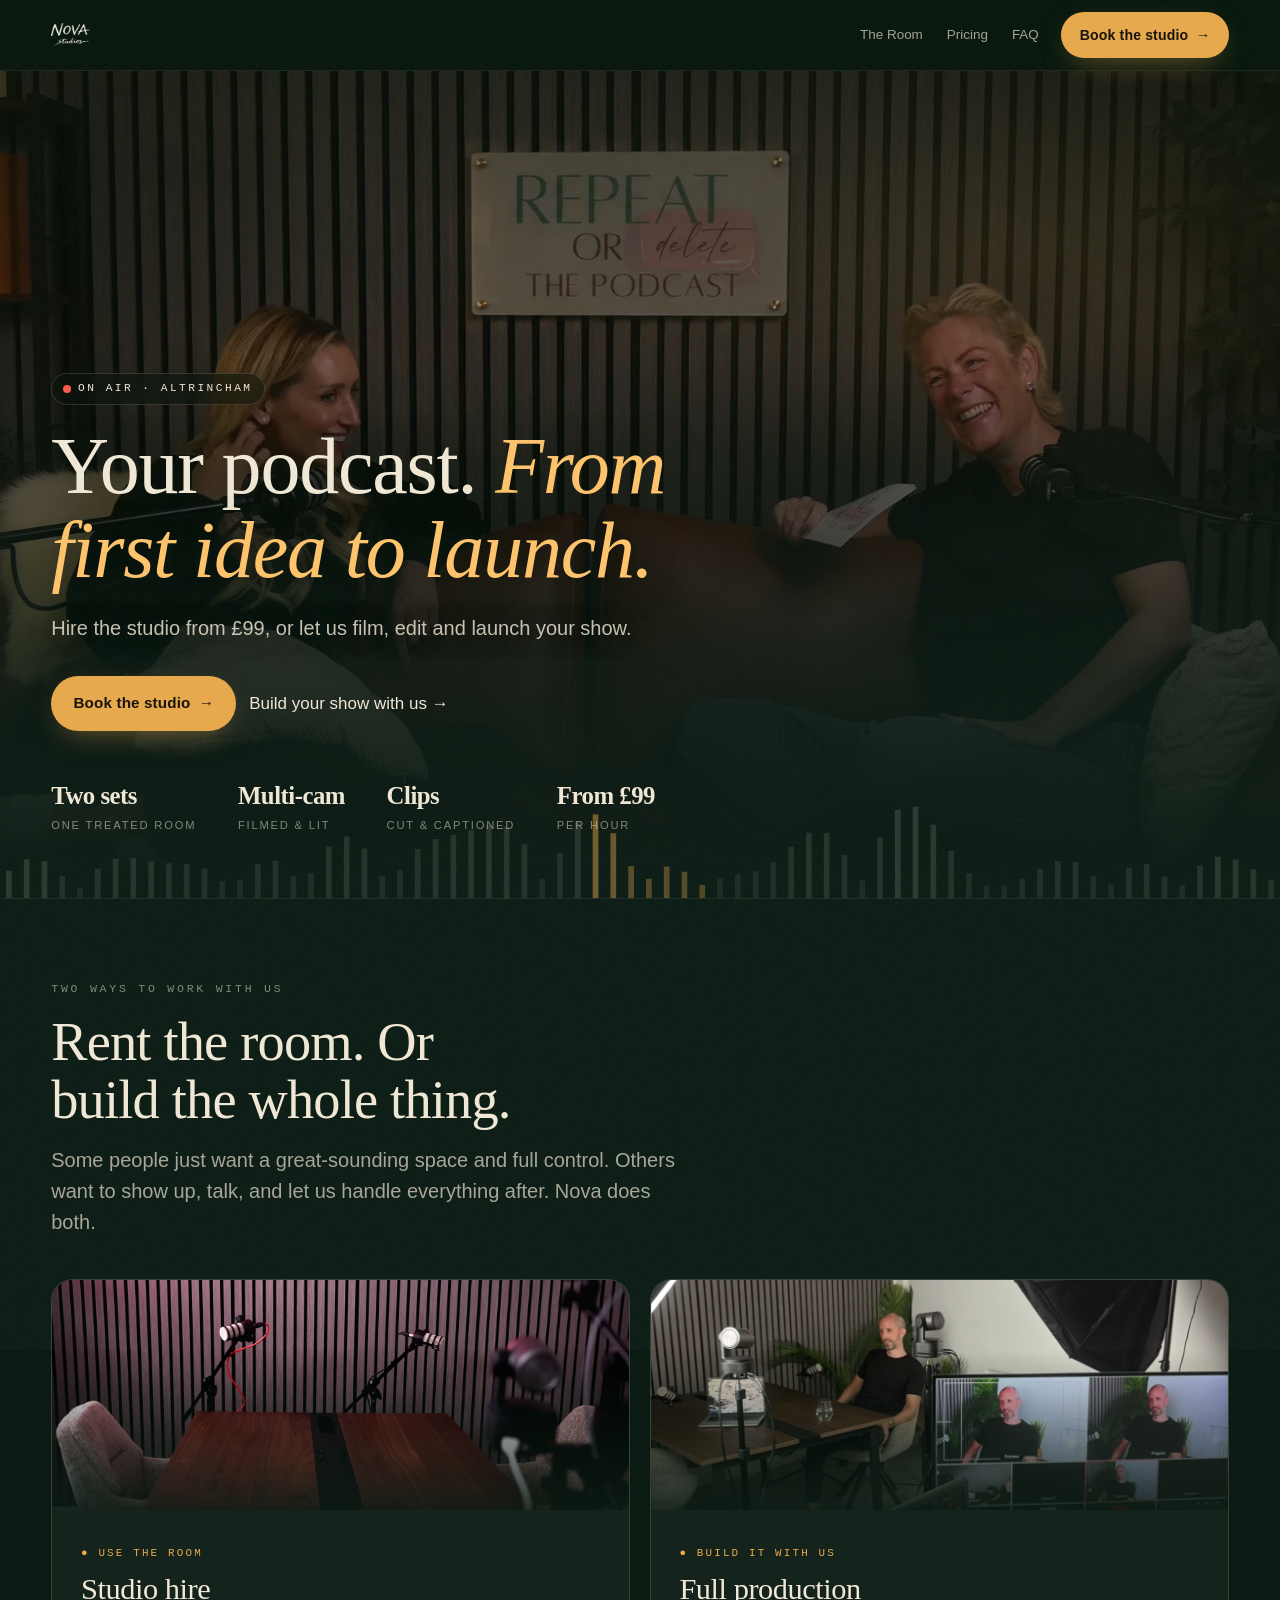
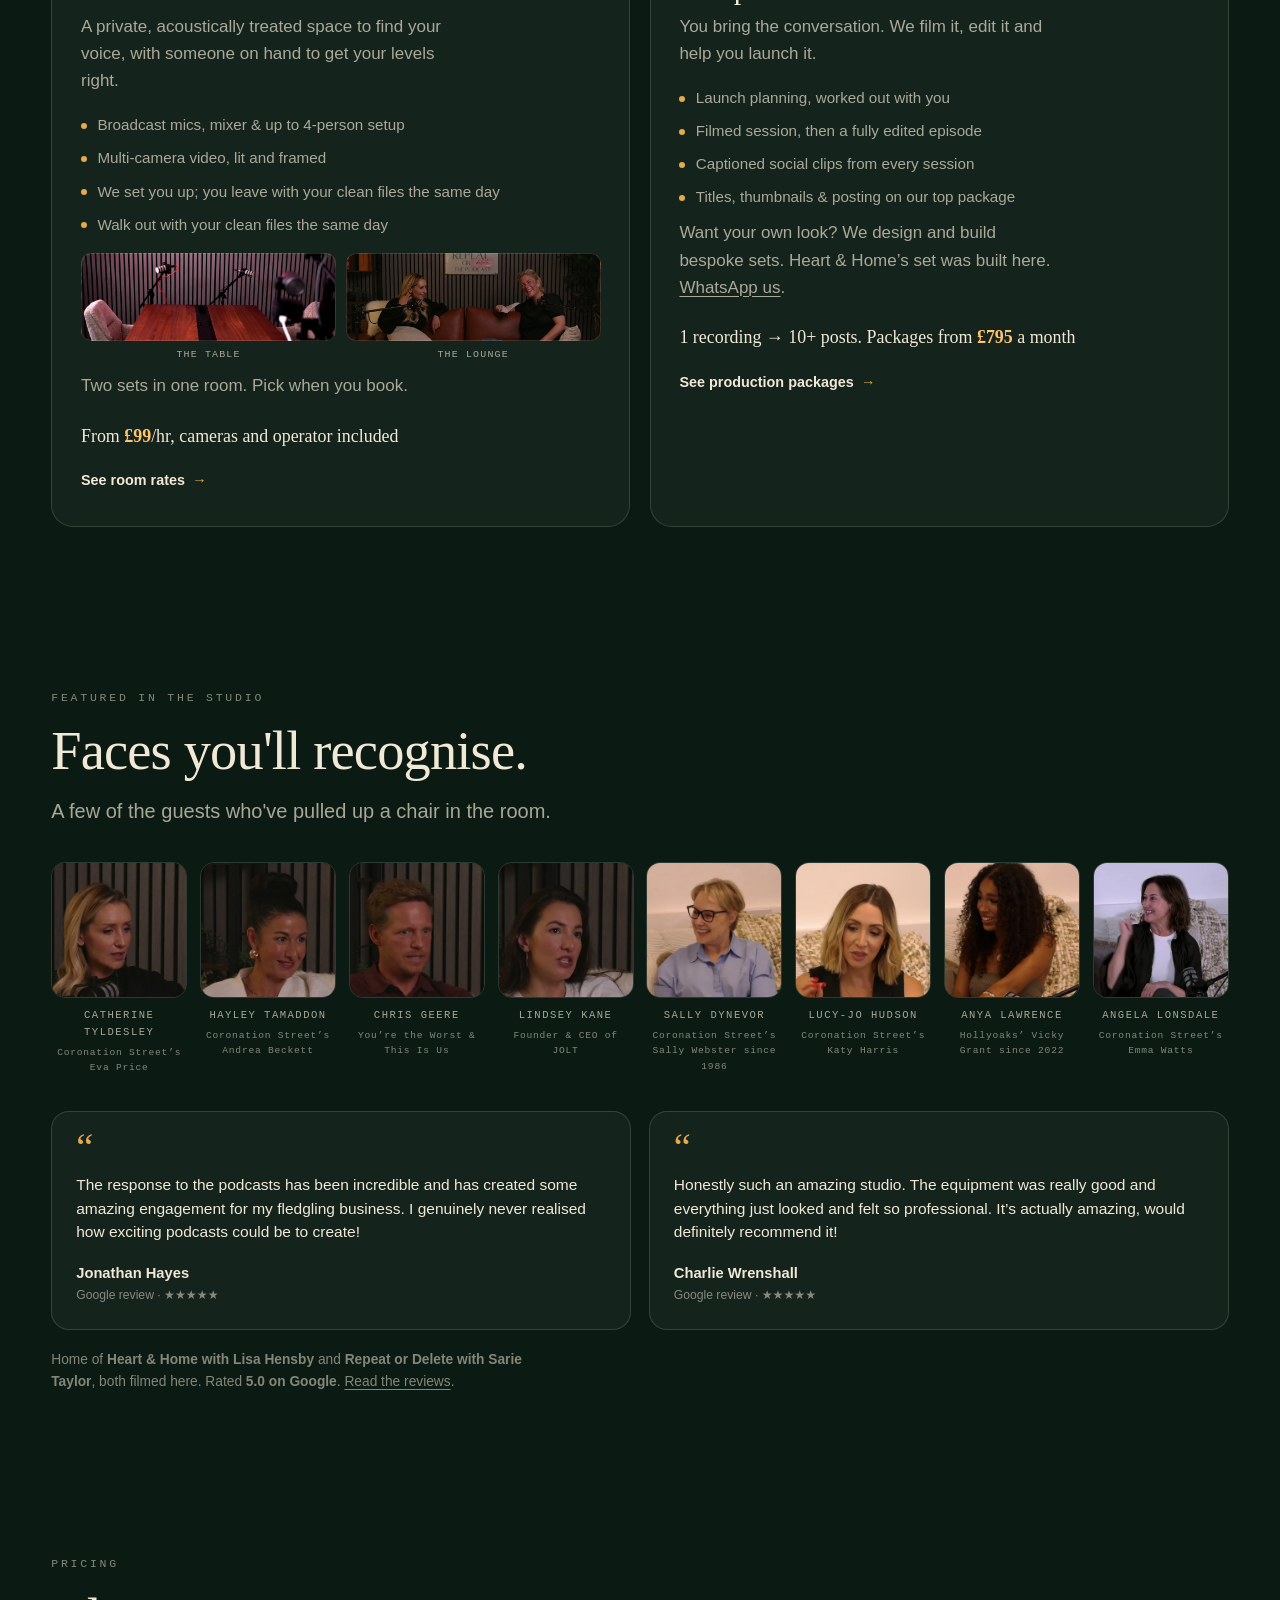
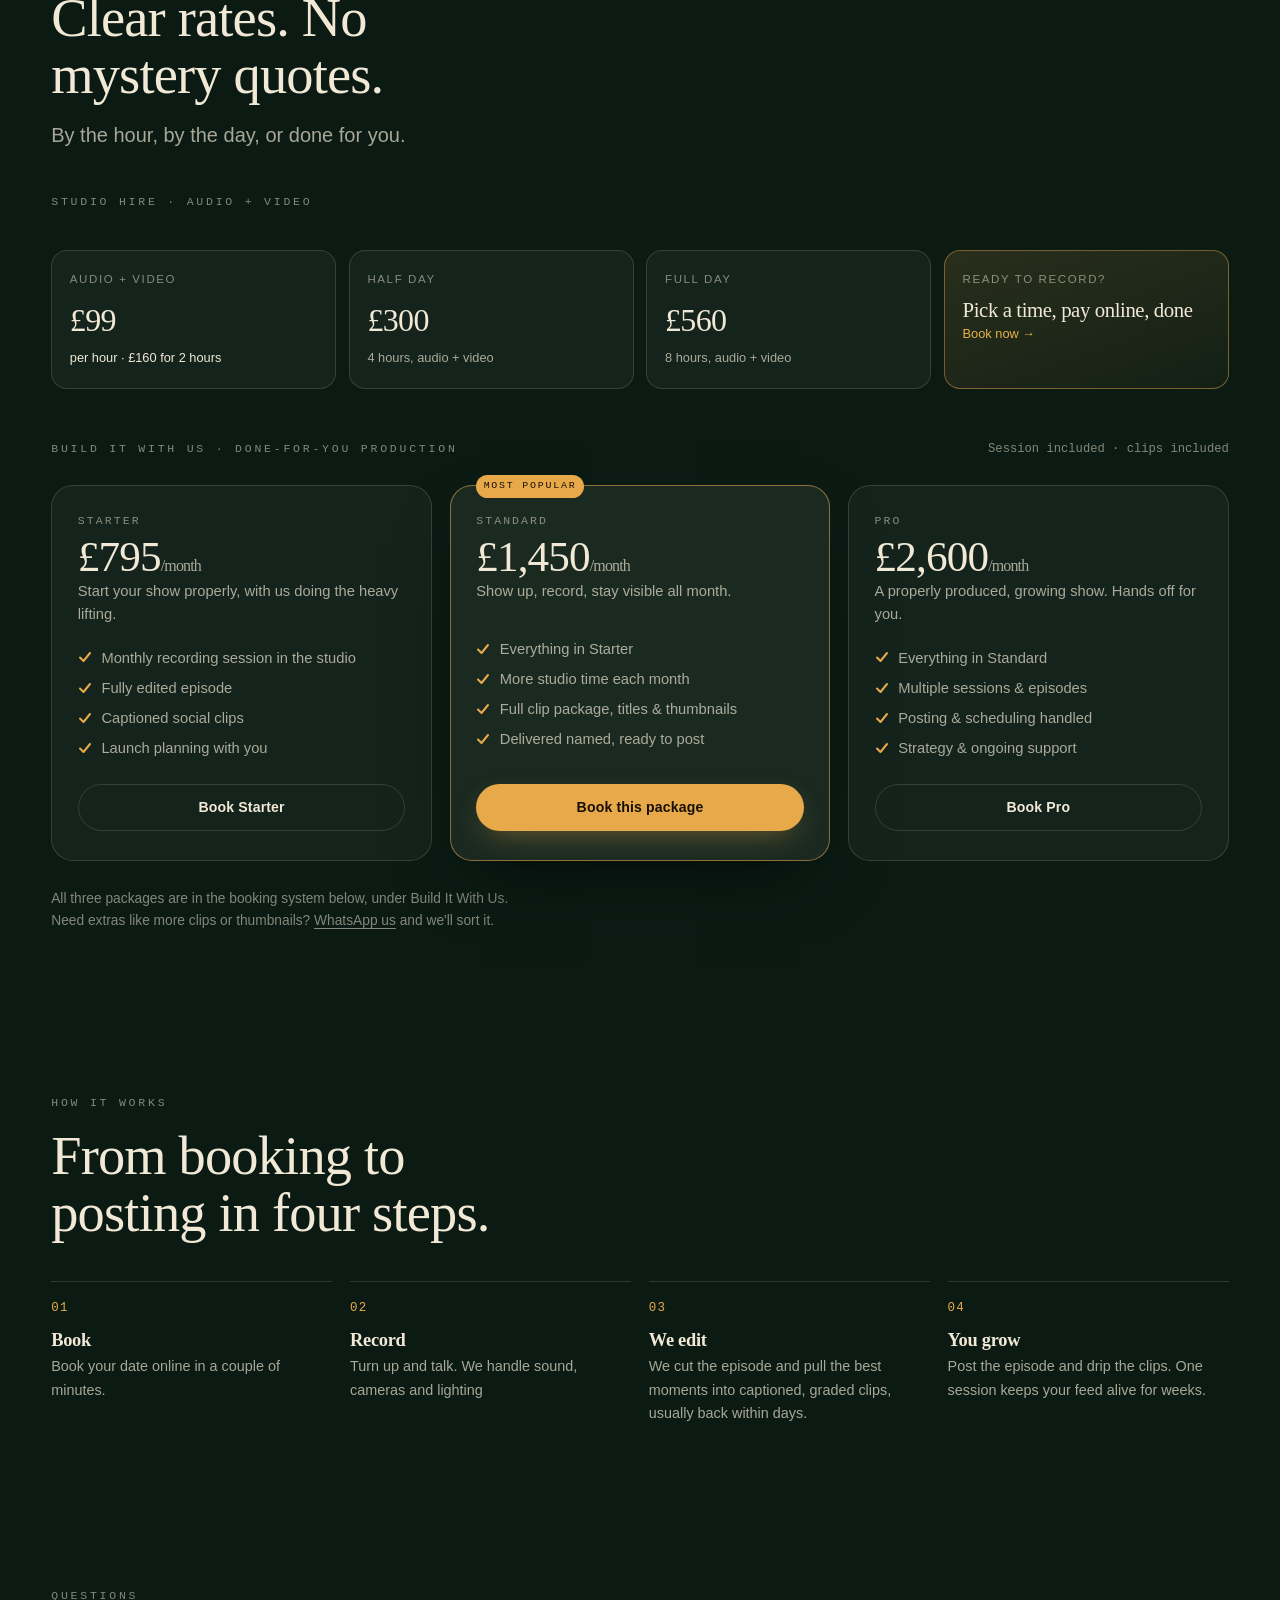
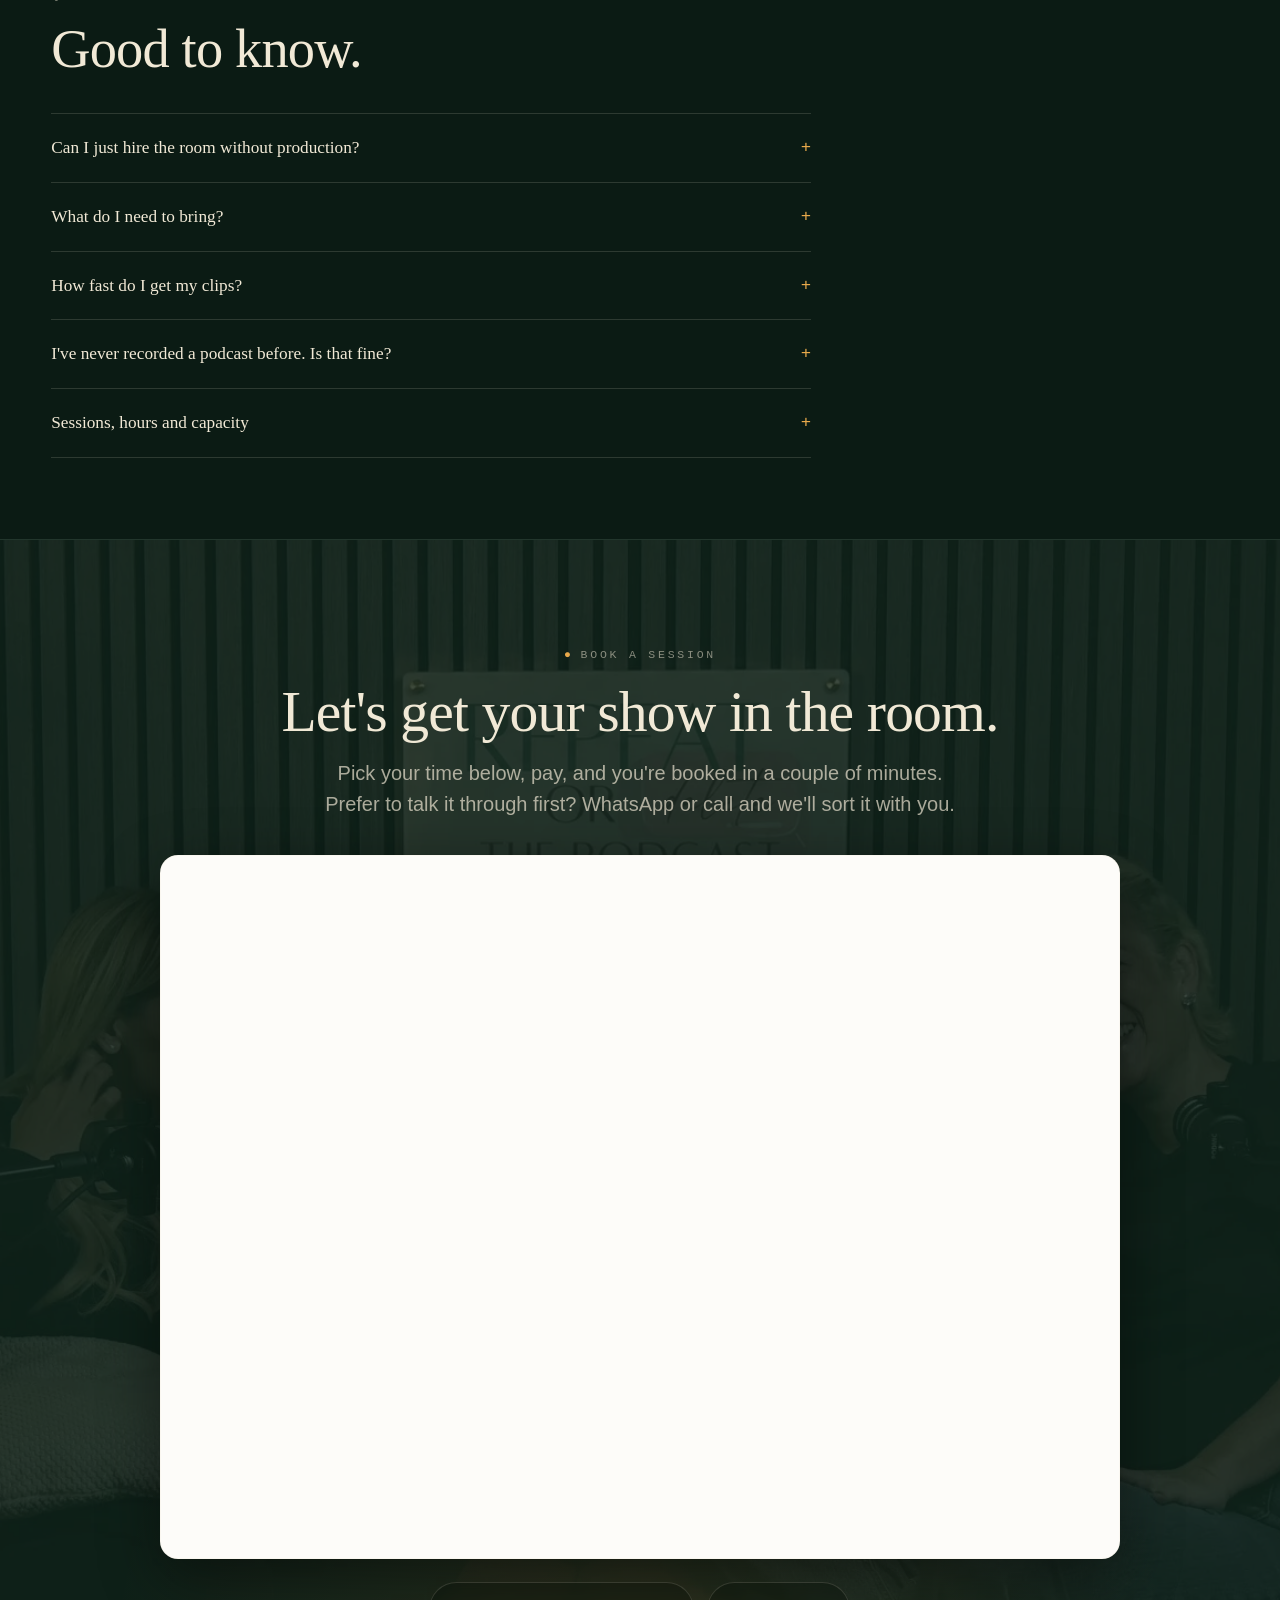
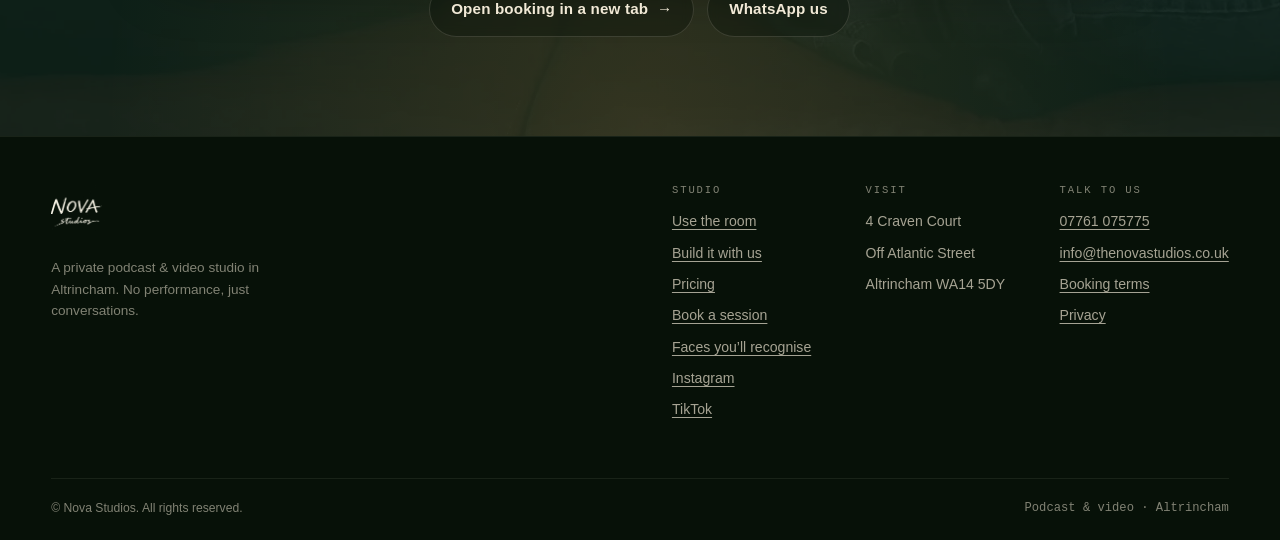
==== commit 7f549b44: "Simplified site per judged plan (10 sections to 7, one proof section, 5 FAQs, 2 checkout buttons) + " ====
--- a/index.html
+++ b/index.html
@@ -309,8 +309,13 @@
   section[id],div[id]{scroll-margin-top:84px}
 @media (max-width:560px){.phones{gap:.6rem}.phone{width:clamp(86px,26vw,150px)}.phone:nth-child(2){width:clamp(95px,29vw,165px)}.phone .cap{font-size:.68rem}}.skip{position:absolute;left:-9999px;top:0;background:#e8b04b;color:#141810;padding:.6rem 1.1rem;z-index:100;font-weight:600}.skip:focus{left:0}main p a,main li a,.foot-col a{text-decoration:underline;text-underline-offset:3px;text-decoration-thickness:1px}h3.name{margin:0;font-size:inherit;font-weight:inherit;font-family:inherit}.paths .wide{grid-column:1/-1}.paths .wide .ph{height:300px}.faces{display:grid;grid-template-columns:repeat(auto-fit,minmax(105px,1fr));gap:.8rem;margin-top:2.2rem}.face{margin:0}.face img{width:100%;height:auto;border-radius:14px;border:1px solid var(--line);display:block;filter:saturate(.95)}.face figcaption{font-family:ui-monospace,Menlo,monospace;font-size:.66rem;letter-spacing:.14em;text-transform:uppercase;color:var(--ink-dim);margin-top:.55rem;text-align:center}
 .face figcaption small{display:block;font-size:.6rem;letter-spacing:.08em;text-transform:none;color:var(--ink-faint);margin-top:.25rem}
-.rate a.r{display:block;text-decoration:none;color:inherit;border-color:rgba(232,169,75,.45);background:linear-gradient(160deg,rgba(232,169,75,.14),rgba(232,169,75,.04))}
-.rate a.r:hover{border-color:rgba(232,169,75,.8)}
+.rate a.r{display:block;text-decoration:none;color:inherit}
+.rate a.book-r{border-color:rgba(232,169,75,.45);background:linear-gradient(160deg,rgba(232,169,75,.14),rgba(232,169,75,.04))}
+.rate a.book-r:hover{border-color:rgba(232,169,75,.8)}
+.setthumbs{display:flex;gap:.6rem;margin-top:1rem}
+.setthumbs figure{margin:0;flex:1}
+.setthumbs .im{height:88px;border-radius:10px;background-size:cover;background-position:center;border:1px solid var(--line)}
+.setthumbs figcaption{font-family:ui-monospace,Menlo,monospace;font-size:.62rem;letter-spacing:.12em;text-transform:uppercase;color:var(--ink-dim);margin-top:.35rem;text-align:center}
 .bookframe{margin:2.2rem auto 0;max-width:960px;background:#fdfcf9;border-radius:18px;border:1px solid rgba(241,233,214,.28);overflow:hidden;box-shadow:0 18px 60px rgba(0,0,0,.45)}
 .bookframe iframe{display:block;width:100%;height:min(78vh,760px);border:0}
 @media(max-width:700px){.bookframe iframe{height:82vh}}</style>
@@ -326,9 +331,7 @@
     </a>
     <nav class="top">
       <a href="#room">The Room</a>
-      <a href="#production">Production</a>
       <a href="#pricing">Pricing</a>
-      <a href="#work">Work</a>
       <a href="#faq">FAQ</a>
     </nav>
     <a class="btn primary" href="#book">Book the studio <span class="arw">&rarr;</span></a>
@@ -344,10 +347,10 @@
   <div class="wrap hero-in">
     <span class="onair"><span class="dot"></span> On air &middot; Altrincham</span>
     <h1 class="hero-h serif">Your podcast. <em>From first idea to launch.</em></h1>
-    <p class="lede">Hire our Altrincham studio, or work with us on your set, filming, editing and launch strategy, including social clips.</p>
+    <p class="lede">Hire the studio from &pound;99, or let us film, edit and launch your show.</p>
     <div class="hero-cta">
       <a class="btn primary" href="#book">Book the studio <span class="arw">&rarr;</span></a>
-      <a class="btn ghost" href="#production">Build your show with us <span class="arw">&rarr;</span></a>
+      <a class="go" href="#production" style="align-self:center">Build your show with us <span class="arw">&rarr;</span></a>
     </div>
     <div class="hero-meta">
       <div class="m"><b>Two sets</b><span>One treated room</span></div>
@@ -358,83 +361,11 @@
   </div>
 </div>
 
-<!-- ================= TICKER ================= -->
-<div class="ticker" aria-label="Recorded at Nova">
-  <div class="lane">
-    <div class="set">
-      <span><b>&#9679;</b> Recorded in this room</span>
-      <span>Repeat or Delete <b>with Sarie Taylor</b></span>
-      <span>Catherine Tyldesley</span>
-      <span>Hayley Tamaddon</span>
-      <span>Chris Geere</span>
-      <span>Lindsey Kane</span>
-      <span>Heart &amp; Home <b>with Lisa Hensby</b></span>
-      <span>Sally Dynevor</span>
-      <span>Lucy-Jo Hudson</span>
-      <span>Steph Waring</span>
-      <span>Ross Adams</span>
-      <span>Angela Lonsdale</span>
-    </div>
-    <div class="set" aria-hidden="true">
-      <span><b>&#9679;</b> Recorded in this room</span>
-      <span>Repeat or Delete <b>with Sarie Taylor</b></span>
-      <span>Catherine Tyldesley</span>
-      <span>Hayley Tamaddon</span>
-      <span>Chris Geere</span>
-      <span>Lindsey Kane</span>
-      <span>Heart &amp; Home <b>with Lisa Hensby</b></span>
-      <span>Sally Dynevor</span>
-      <span>Lucy-Jo Hudson</span>
-      <span>Steph Waring</span>
-      <span>Ross Adams</span>
-      <span>Angela Lonsdale</span>
-    </div>
-  </div>
-</div>
-
 <!-- ================= TWO PATHS ================= -->
-<!-- ================= SETS ================= -->
-<section id="sets">
-  <div class="wrap">
-    <div class="sec-head reveal">
-      <span class="eyebrow"><span class="tk">//</span> One room, two sets</span>
-      <h2 class="big serif">Pick your set.</h2>
-      <p class="lede">Every booking gets the same treated room, the same kit and the same crew. The only choice is the backdrop.</p>
-    </div>
-    <div class="paths">
-      <div class="path reveal">
-        <div class="ph" style="background-image:var(--img-session)"></div>
-        <div class="body">
-          <span class="tag">&#9679; Set one</span>
-          <h3>The Table</h3>
-          <p class="sub">Broadcast mics over a walnut table against the slat wall. The classic face-to-face podcast look.</p>
-        </div>
-      </div>
-      <div class="path reveal">
-        <div class="ph" style="background-image:url('images/sarie-lounge.webp');height:auto;aspect-ratio:16/9"></div>
-        <div class="body">
-          <span class="tag">&#9679; Set two</span>
-          <h3>The Lounge</h3>
-          <p class="sub">Sofas, warm light and the on air sign. Chat-show energy for conversations that need to breathe. Pictured: Repeat or Delete with Sarie Taylor, filmed at Nova.</p>
-        </div>
-      </div>
-      <div class="path wide reveal">
-        <div class="ph" style="background-image:var(--img-lounge)"></div>
-        <div class="body">
-          <span class="tag">&#9679; Custom builds</span>
-          <h3>Or we build you a set of your own</h3>
-          <p class="sub">Want your show to have its own look? We design and build bespoke sets in the room. This one is Heart &amp; Home with Lisa Hensby: built for her show with furniture from Arighi Bianchi, and every episode films on it.</p>
-          <a class="go" href="https://wa.me/447761075775?text=Hi%2C%20I%27d%20like%20to%20ask%20about%20a%20custom%20set%20build" target="_blank" rel="noopener">Ask about a custom set on WhatsApp <span class="arw">&rarr;</span></a>
-        </div>
-      </div>
-    </div>
-  </div>
-</section>
-
 <section id="room">
   <div class="wrap">
     <div class="sec-head reveal">
-      <span class="eyebrow"><span class="tk">//</span> Two ways to work with us</span>
+      <span class="eyebrow">Two ways to work with us</span>
       <h2 class="big serif">Rent the room. Or build the whole thing.</h2>
       <p class="lede">Some people just want a great-sounding space and full control. Others want to show up, talk, and let us handle everything after. Nova does both.</p>
     </div>
@@ -449,9 +380,14 @@
           <ul>
             <li>Broadcast mics, mixer &amp; up to 4-person setup</li>
             <li>Multi-camera video, lit and framed</li>
-            <li>We set you up, check levels and hit record with you</li>
+            <li>We set you up; you leave with your clean files the same day</li>
             <li>Walk out with your clean files the same day</li>
           </ul>
+          <div class="setthumbs reveal">
+            <figure><div class="im" style="background-image:url('images/table.webp')"></div><figcaption>The Table</figcaption></figure>
+            <figure><div class="im" style="background-image:url('images/sarie-lounge.webp');background-position:center 40%"></div><figcaption>The Lounge</figcaption></figure>
+          </div>
+          <p class="sub" style="margin-top:.6rem">Two sets in one room. Pick when you book.</p>
           <p class="price">From <b>&pound;99</b>/hr, cameras and operator included</p>
           <a class="go" href="#pricing">See room rates <span class="arw">&rarr;</span></a>
         </div>
@@ -469,61 +405,20 @@
             <li>Captioned social clips from every session</li>
             <li>Titles, thumbnails &amp; posting on our top package</li>
           </ul>
-          <p class="price">Packages from <b>&pound;795</b> a month</p>
+          <p class="sub" style="margin-top:.6rem">Want your own look? We design and build bespoke sets. Heart &amp; Home&rsquo;s set was built here. <a href="https://wa.me/447761075775?text=Hi%2C%20I%27d%20like%20to%20ask%20about%20a%20custom%20set%20build" target="_blank" rel="noopener">WhatsApp us</a>.</p>
+          <p class="price">1 recording &rarr; 10+ posts. Packages from <b>&pound;795</b> a month</p>
           <a class="go" href="#pricing">See production packages <span class="arw">&rarr;</span></a>
         </div>
       </div>
     </div>
   </div>
 </section>
-
-<!-- ================= THE EDGE ================= -->
-<section class="edge">
-  <div class="wrap edge-grid">
-    <div class="reveal">
-      <span class="eyebrow"><span class="tk">//</span> The Nova edge</span>
-      <h2 class="big serif" style="margin-top:1rem">One session.<br>A month of content.</h2>
-      <p class="lede" style="margin-top:1.2rem">The recording is the easy part. The reason most podcasts stall is everything after: the editing, the clips, the posting. That's exactly where Nova is built to win.</p>
-      <p class="lede" style="margin-top:1rem">Our in-house editing pipeline turns a single recording into a full episode plus a stack of captioned, colour-graded vertical clips. The output of a three-person team, delivered by one studio.</p>
-      <div class="pipeline">
-        <div class="pl-row"><span class="n">REC</span><div class="t"><b>You record</b><span>Show up and have the conversation</span></div></div>
-        <div class="pl-row"><span class="n">CUT</span><div class="t"><b>We find the moments</b><span>The best bits, pulled and tightened</span></div></div>
-        <div class="pl-row"><span class="n">CAP</span><div class="t"><b>Graded &amp; captioned</b><span>House-style captions, colour, motion</span></div></div>
-        <div class="pl-row"><span class="n">OUT</span><div class="t"><b>Ready to post</b><span>Episode + up to 10 clips, titled and packaged</span></div></div>
-      </div>
-    </div>
-    <div class="reveal">
-      <div class="phones" aria-hidden="true">
-        <div class="phone" style="background-image:var(--img-bts)">
-          <div class="hud"><span class="r"></span>REC</div>
-          <div class="cap">the bit everyone <i>shares</i></div>
-        </div>
-        <div class="phone" style="background-image:var(--img-session)">
-          <div class="hud"><span class="r"></span>REC</div>
-          <div class="cap">one hour in the room <i>ten clips</i> out of it</div>
-        </div>
-        <div class="phone" style="background-image:var(--img-prod)">
-          <div class="hud"><span class="r"></span>REC</div>
-          <div class="cap">posted while it's <i>still warm</i></div>
-        </div>
-      </div>
-      <p class="mono" style="text-align:center;font-size:.7rem;letter-spacing:.2em;text-transform:uppercase;color:var(--ink-faint);margin-top:1rem">1 recording &rarr; 10+ posts</p>
-    </div>
-  </div>
-</section>
-
-<!-- ================= GALLERY BAND ================= -->
-<div class="band">
-  <div class="band-in">
-    <div class="g" style="background-image:var(--img-lounge)"><span>Built for Heart &amp; Home</span></div>
-  </div>
-</div>
 
 <!-- ================= FEATURED ================= -->
 <section id="featured">
   <div class="wrap">
     <div class="sec-head reveal">
-      <span class="eyebrow"><span class="tk">//</span> Featured in the studio</span>
+      <span class="eyebrow">Featured in the studio</span>
       <h2 class="big serif">Faces you&#39;ll recognise.</h2>
       <p class="lede">A few of the guests who&#39;ve pulled up a chair in the room.</p>
     </div>
@@ -537,6 +432,20 @@
       <figure class="face reveal"><img src="images/faces/anya-lawrence.webp" alt="Anya Lawrence at Nova Studios" loading="lazy" width="640" height="640"><figcaption>Anya Lawrence<small>Hollyoaks&rsquo; Vicky Grant since 2022</small></figcaption></figure>
       <figure class="face reveal"><img src="images/faces/angela-lonsdale.webp" alt="Angela Lonsdale at Nova Studios" loading="lazy" width="640" height="640"><figcaption>Angela Lonsdale<small>Coronation Street&rsquo;s Emma Watts</small></figcaption></figure>
     </div>
+
+    <div class="quotes" style="grid-template-columns:1fr 1fr;margin-top:2.2rem">
+      <div class="q reveal">
+        <div class="mk">&ldquo;</div>
+        <p>The response to the podcasts has been incredible and has created some amazing engagement for my fledgling business. I genuinely never realised how exciting podcasts could be to create!</p>
+        <div class="by"><b>Jonathan Hayes</b><span>Google review &middot; &#9733;&#9733;&#9733;&#9733;&#9733;</span></div>
+      </div>
+      <div class="q reveal">
+        <div class="mk">&ldquo;</div>
+        <p>Honestly such an amazing studio. The equipment was really good and everything just looked and felt so professional. It&rsquo;s actually amazing, would definitely recommend it!</p>
+        <div class="by"><b>Charlie Wrenshall</b><span>Google review &middot; &#9733;&#9733;&#9733;&#9733;&#9733;</span></div>
+      </div>
+    </div>
+    <p class="price-note reveal" style="margin-top:1.2rem">Home of <b>Heart &amp; Home with Lisa Hensby</b> and <b>Repeat or Delete with Sarie Taylor</b>, both filmed here. Rated <b>5.0 on Google</b>. <a href="https://www.google.com/maps/place/Nova+Studios/@53.3988657,-2.3598644,17z/data=!4m6!3m5!1s0x487babcb771fefed:0x2cc1fc8edcbab5a0!8m2!3d53.3988657!4d-2.3598644!16s%2Fg%2F11zx08bbz8" target="_blank" rel="noopener">Read the reviews</a>.</p>
   </div>
 </section>
 
@@ -544,26 +453,26 @@
 <section id="pricing">
   <div class="wrap">
     <div class="sec-head reveal">
-      <span class="eyebrow"><span class="tk">//</span> Pricing</span>
+      <span class="eyebrow">Pricing</span>
       <h2 class="big serif">Clear rates. No mystery quotes.</h2>
-      <p class="lede">Hire the room by the hour or the day, or take a production package where we handle the edit and the clips too.</p>
+      <p class="lede">By the hour, by the day, or done for you.</p>
     </div>
 
     <span class="eyebrow reveal" style="display:block;margin-top:2.6rem">Studio hire &middot; audio + video</span>
     <div class="rate">
-      <div class="r reveal"><div class="lbl">Audio + video</div><div class="v">&pound;99</div><div class="u" style="color:var(--ink)">per hour &middot; &pound;160 for 2 hours</div></div>
-      <div class="r reveal"><div class="lbl">Half day</div><div class="v">&pound;300</div><div class="u">4 hours, audio + video</div></div>
-      <div class="r reveal"><div class="lbl">Full day</div><div class="v">&pound;560</div><div class="u">8 hours, audio + video</div></div>
+      <a class="r reveal" href="#book"><div class="lbl">Audio + video</div><div class="v">&pound;99</div><div class="u" style="color:var(--ink)">per hour &middot; &pound;160 for 2 hours</div></a>
+      <a class="r reveal" href="#book"><div class="lbl">Half day</div><div class="v">&pound;300</div><div class="u">4 hours, audio + video</div></a>
+      <a class="r reveal" href="#book"><div class="lbl">Full day</div><div class="v">&pound;560</div><div class="u">8 hours, audio + video</div></a>
       <a class="r reveal book-r" href="#book"><div class="lbl">Ready to record?</div><div class="v" style="font-size:1.3rem;line-height:1.25;margin-top:.55rem">Pick a time, pay online, done</div><div class="u" style="color:#e8b04b">Book now <span class="arw">&rarr;</span></div></a>
     </div>
 
     <div class="pkg-head">
-      <span class="eyebrow reveal">Done-for-you production</span>
+      <span class="eyebrow reveal">Build It With Us &middot; done-for-you production</span>
       <span class="mono reveal" style="font-size:.76rem;color:var(--ink-faint)">Session included &middot; clips included</span>
     </div>
     <div class="packages">
       <div class="pkg reveal">
-        <h3 class="name">Build It With Us Starter</h3>
+        <h3 class="name">Starter</h3>
         <div class="cost">&pound;795<small>/month</small></div>
         <p class="who">Start your show properly, with us doing the heavy lifting.</p>
         <ul>
@@ -576,7 +485,7 @@
       </div>
       <div class="pkg feat reveal">
         <span class="badge">Most popular</span>
-        <h3 class="name">Build It With Us</h3>
+        <h3 class="name">Standard</h3>
         <div class="cost">&pound;1,450<small>/month</small></div>
         <p class="who">Show up, record, stay visible all month.</p>
         <ul>
@@ -588,11 +497,11 @@
         <a class="btn primary" href="#book">Book this package</a>
       </div>
       <div class="pkg reveal">
-        <h3 class="name">Build It With Us Pro</h3>
+        <h3 class="name">Pro</h3>
         <div class="cost">&pound;2,600<small>/month</small></div>
         <p class="who">A properly produced, growing show. Hands off for you.</p>
         <ul>
-          <li><svg aria-hidden="true" width="14" height="14" viewBox="0 0 14 14" fill="none"><path d="M2 7.5 5.5 11 12 3" stroke="currentColor" stroke-width="2" stroke-linecap="round" stroke-linejoin="round"/></svg> Everything in Build It With Us</li>
+          <li><svg aria-hidden="true" width="14" height="14" viewBox="0 0 14 14" fill="none"><path d="M2 7.5 5.5 11 12 3" stroke="currentColor" stroke-width="2" stroke-linecap="round" stroke-linejoin="round"/></svg> Everything in Standard</li>
           <li><svg aria-hidden="true" width="14" height="14" viewBox="0 0 14 14" fill="none"><path d="M2 7.5 5.5 11 12 3" stroke="currentColor" stroke-width="2" stroke-linecap="round" stroke-linejoin="round"/></svg> Multiple sessions &amp; episodes</li>
           <li><svg aria-hidden="true" width="14" height="14" viewBox="0 0 14 14" fill="none"><path d="M2 7.5 5.5 11 12 3" stroke="currentColor" stroke-width="2" stroke-linecap="round" stroke-linejoin="round"/></svg> Posting &amp; scheduling handled</li>
           <li><svg aria-hidden="true" width="14" height="14" viewBox="0 0 14 14" fill="none"><path d="M2 7.5 5.5 11 12 3" stroke="currentColor" stroke-width="2" stroke-linecap="round" stroke-linejoin="round"/></svg> Strategy &amp; ongoing support</li>
@@ -600,45 +509,7 @@
         <a class="btn" href="#book">Book Pro</a>
       </div>
     </div>
-    <p class="price-note reveal">All three are in the booking system below, under Build It With Us. Add-ons any time: 10 extra clips &pound;150, full episode edits from &pound;180, custom short-form edits from &pound;80, thumbnails &amp; titles from &pound;40. Not sure which fits? <a href="https://wa.me/447761075775?text=Hi%2C%20I%27d%20like%20to%20talk%20through%20the%20production%20packages" target="_blank" rel="noopener">WhatsApp us</a> and we'll work it out with you.</p>
-  </div>
-</section>
-
-<!-- ================= WORK / PROOF ================= -->
-<section id="work">
-  <div class="wrap">
-    <div class="sec-head reveal">
-      <span class="eyebrow"><span class="tk">//</span> The work</span>
-      <h2 class="big serif">Built in this room.</h2>
-    </div>
-
-    <div class="featured reveal">
-      <div class="cover"><div class="hh">Heart&nbsp;&amp;&nbsp;Home<small>with Lisa Hensby</small></div></div>
-      <div>
-        <div class="meta">&#9679; Full production &middot; ongoing series</div>
-        <h3 class="serif">Heart &amp; Home</h3>
-        <p>A guest-interview series produced end to end at Nova, filmed in the studio, edited into full episodes, and cut into a run of captioned clips for every drop. Guests so far include Sally Dynevor, Lucy-Jo Hudson, Steph Waring, Ross Adams and Angela Lonsdale. Record once, stay visible all month.</p>
-      </div>
-    </div>
-
-    <div class="quotes">
-      <div class="q reveal" style="border:1px solid var(--line);border-radius:14px;padding:1.2rem 1.4rem">
-        <span class="eyebrow" style="display:block;margin-bottom:.5rem">From the founder</span>
-        <p>I built Nova because getting a show made shouldn't be the hard part. You bring the conversation. We make sure it sounds right, looks right and actually gets seen.</p>
-        <div class="by"><b>Luca Toolan</b><span>Founder, Nova Studios</span></div>
-      </div>
-      <div class="q reveal">
-        <div class="mk">&ldquo;</div>
-        <p>The response to the podcasts has been incredible and has created some amazing engagement for my fledgling business. I genuinely never realised how exciting podcasts could be to create!</p>
-        <div class="by"><b>Jonathan Hayes</b><span>Google review &middot; &#9733;&#9733;&#9733;&#9733;&#9733;</span></div>
-      </div>
-      <div class="q reveal">
-        <div class="mk">&ldquo;</div>
-        <p>Honestly such an amazing studio. The equipment was really good and everything just looked and felt so professional. It&rsquo;s actually amazing, would definitely recommend it!</p>
-        <div class="by"><b>Charlie Wrenshall</b><span>Google review &middot; &#9733;&#9733;&#9733;&#9733;&#9733;</span></div>
-      </div>
-    </div>
-    <p class="price-note reveal" style="margin-top:1.2rem">Rated <b>5.0 on Google</b>. <a href="https://www.google.com/maps/place/Nova+Studios/@53.3988657,-2.3598644,17z/data=!4m6!3m5!1s0x487babcb771fefed:0x2cc1fc8edcbab5a0!8m2!3d53.3988657!4d-2.3598644!16s%2Fg%2F11zx08bbz8" target="_blank" rel="noopener">Read the reviews</a>.</p>
+    <p class="price-note reveal">All three packages are in the booking system below, under Build It With Us. Need extras like more clips or thumbnails? <a href="https://wa.me/447761075775?text=Hi%2C%20I%27d%20like%20to%20add%20some%20extras" target="_blank" rel="noopener">WhatsApp us</a> and we'll sort it.</p>
   </div>
 </section>
 
@@ -646,12 +517,12 @@
 <section>
   <div class="wrap">
     <div class="sec-head reveal">
-      <span class="eyebrow"><span class="tk">//</span> How it works</span>
+      <span class="eyebrow">How it works</span>
       <h2 class="big serif">From booking to posting in four steps.</h2>
     </div>
     <div class="steps">
-      <div class="step reveal"><div class="num">01</div><h3 class="step-h">Book</h3><p>Book your date online in a couple of minutes. Tell us what your show is and who's on it.</p></div>
-      <div class="step reveal"><div class="num">02</div><h3 class="step-h">Record</h3><p>Turn up and talk. We handle sound, cameras and lighting so you don't have to think about any of it.</p></div>
+      <div class="step reveal"><div class="num">01</div><h3 class="step-h">Book</h3><p>Book your date online in a couple of minutes.</p></div>
+      <div class="step reveal"><div class="num">02</div><h3 class="step-h">Record</h3><p>Turn up and talk. We handle sound, cameras and lighting </p></div>
       <div class="step reveal"><div class="num">03</div><h3 class="step-h">We edit</h3><p>We cut the episode and pull the best moments into captioned, graded clips, usually back within days.</p></div>
       <div class="step reveal"><div class="num">04</div><h3 class="step-h">You grow</h3><p>Post the episode and drip the clips. One session keeps your feed alive for weeks.</p></div>
     </div>
@@ -662,18 +533,15 @@
 <section id="faq">
   <div class="wrap">
     <div class="sec-head reveal">
-      <span class="eyebrow"><span class="tk">//</span> Questions</span>
+      <span class="eyebrow">Questions</span>
       <h2 class="big serif">Good to know.</h2>
     </div>
     <div class="faq reveal">
-      <details><summary>Where are you based? <span class="pm">+</span></summary><p>We're at 4 Craven Court, off Atlantic Street in Altrincham (WA14 5DY), easy to reach from Manchester and the wider North West.</p></details>
-      <details><summary>Can I just hire the room without production? <span class="pm">+</span></summary><p>Absolutely. Plenty of people book the space by the hour or the day, run their own session, and walk out with clean audio and video files the same day. We get you set up and check your levels before you record.</p></details>
+            <details><summary>Can I just hire the room without production? <span class="pm">+</span></summary><p>Absolutely. Plenty of people book the space by the hour or the day, run their own session, and walk out with clean audio and video files the same day. We get you set up and check your levels before you record.</p></details>
       <details><summary>What do I need to bring? <span class="pm">+</span></summary><p>Just yourself and your guests. Mics, mixer, cameras and lighting are all here and ready. Bring notes or a rough running order if you like, and we can help you shape one before you record.</p></details>
       <details><summary>How fast do I get my clips? <span class="pm">+</span></summary><p>Our editing pipeline is built for turnaround. Clip packages usually land within days of the session, packaged and ready to post, and we agree the timeline when you book.</p></details>
-      <details><summary>Do you post the content for me? <span class="pm">+</span></summary><p>On Build It With Us Pro we handle titles, thumbnails, scheduling and posting so it goes out without you lifting a finger. If you'd rather post yourself, we deliver everything named and ready to go.</p></details>
-      <details><summary>I've never recorded a podcast before. Is that fine? <span class="pm">+</span></summary><p>More than fine. A lot of our clients are first-timers. No performance, just conversations. We'll make the room feel easy and get the best out of you.</p></details>
-      <details class="reveal"><summary>What are your hours?</summary><p>Sessions run 8am to 5pm, Monday to Saturday. Want an evening? Message us on WhatsApp and we'll see what we can do.</p></details>
-      <details class="reveal"><summary>How many people can record at once?</summary><p>Up to four on mics at the table set, and two or three on the lounge set. Tell us your setup when you book and it's ready when you arrive.</p></details>
+            <details><summary>I've never recorded a podcast before. Is that fine? <span class="pm">+</span></summary><p>More than fine. A lot of our clients are first-timers. No performance, just conversations. We'll make the room feel easy and get the best out of you.</p></details>
+      <details class="reveal"><summary>Sessions, hours and capacity <span class="pm">+</span></summary><p>Sessions run 8am to 5pm, Monday to Saturday, with up to four on mics at the table set and two or three on the lounge. Want an evening? Message us on WhatsApp.</p></details>
     </div>
   </div>
 </section>
@@ -692,16 +560,8 @@
     <div class="hero-cta reveal" style="margin-top:1.4rem">
       <a class="btn ghost" href="https://sumupbookings.com/the-nova-studios" target="_blank" rel="noopener">Open booking in a new tab <span class="arw">&rarr;</span></a>
       <a class="btn ghost" href="https://wa.me/447761075775" target="_blank" rel="noopener">WhatsApp us</a>
-      <a class="btn ghost" href="tel:+447761075775">Call 07761 075775</a>
-      <a class="btn ghost" href="mailto:info@thenovastudios.co.uk?subject=Studio%20booking%20enquiry">Email the studio</a>
-    </div>
-    <div class="contactline reveal">
-      <span>4 Craven Court, Altrincham WA14 5DY</span>
-      <a href="tel:+447761075775">07761 075775</a>
-      <a href="mailto:info@thenovastudios.co.uk">info@thenovastudios.co.uk</a>
-        <a href="https://wa.me/447761075775" target="_blank" rel="noopener">WhatsApp: 07761 075775</a>
-    </div>
-  </div>
+    </div>
+      </div>
 </div>
 
 </main>
@@ -719,7 +579,7 @@
         <a href="#production">Build it with us</a>
         <a href="#pricing">Pricing</a>
         <a href="#book">Book a session</a>
-        <a href="#work">The work</a>
+        <a href="#featured">Faces you&rsquo;ll recognise</a>
         <a href="https://www.instagram.com/itsnovastudios" target="_blank" rel="noopener">Instagram</a>
         <a href="https://www.tiktok.com/@itsnovastudios" target="_blank" rel="noopener">TikTok</a>
       </div>
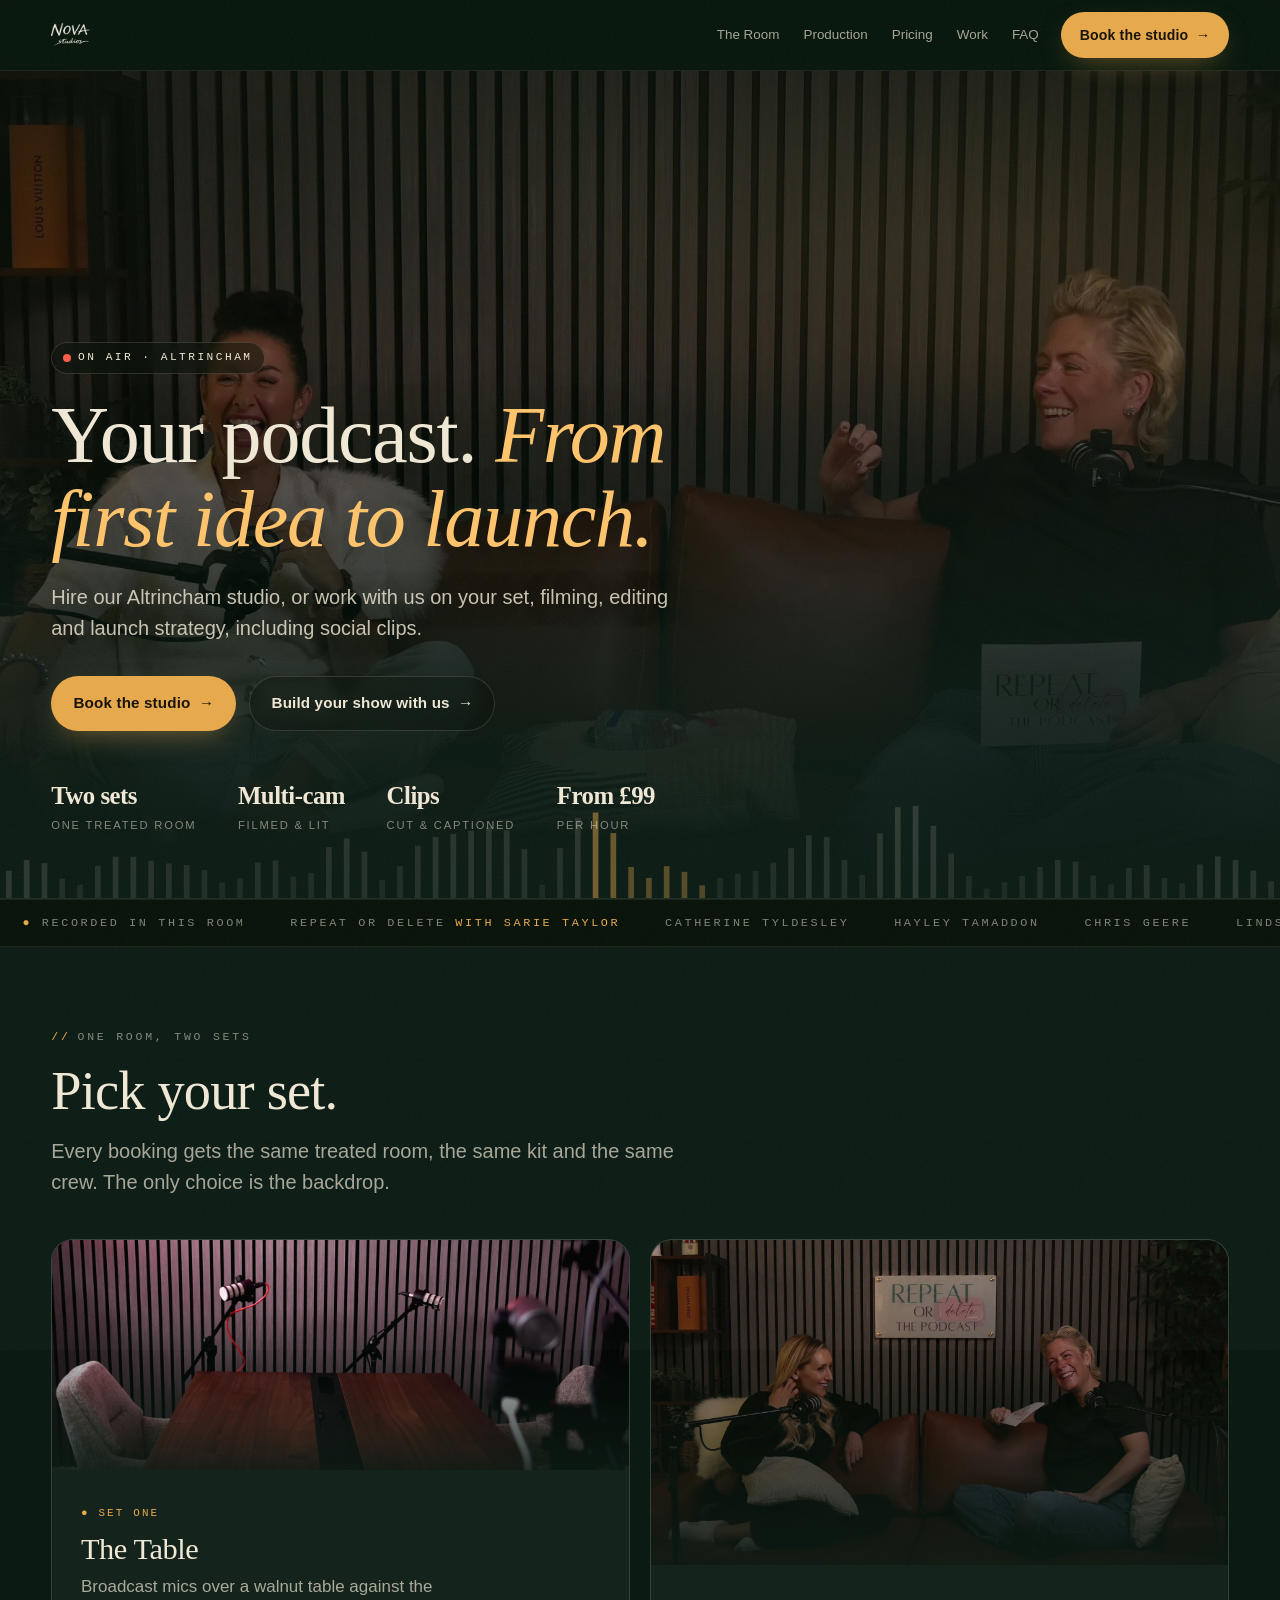
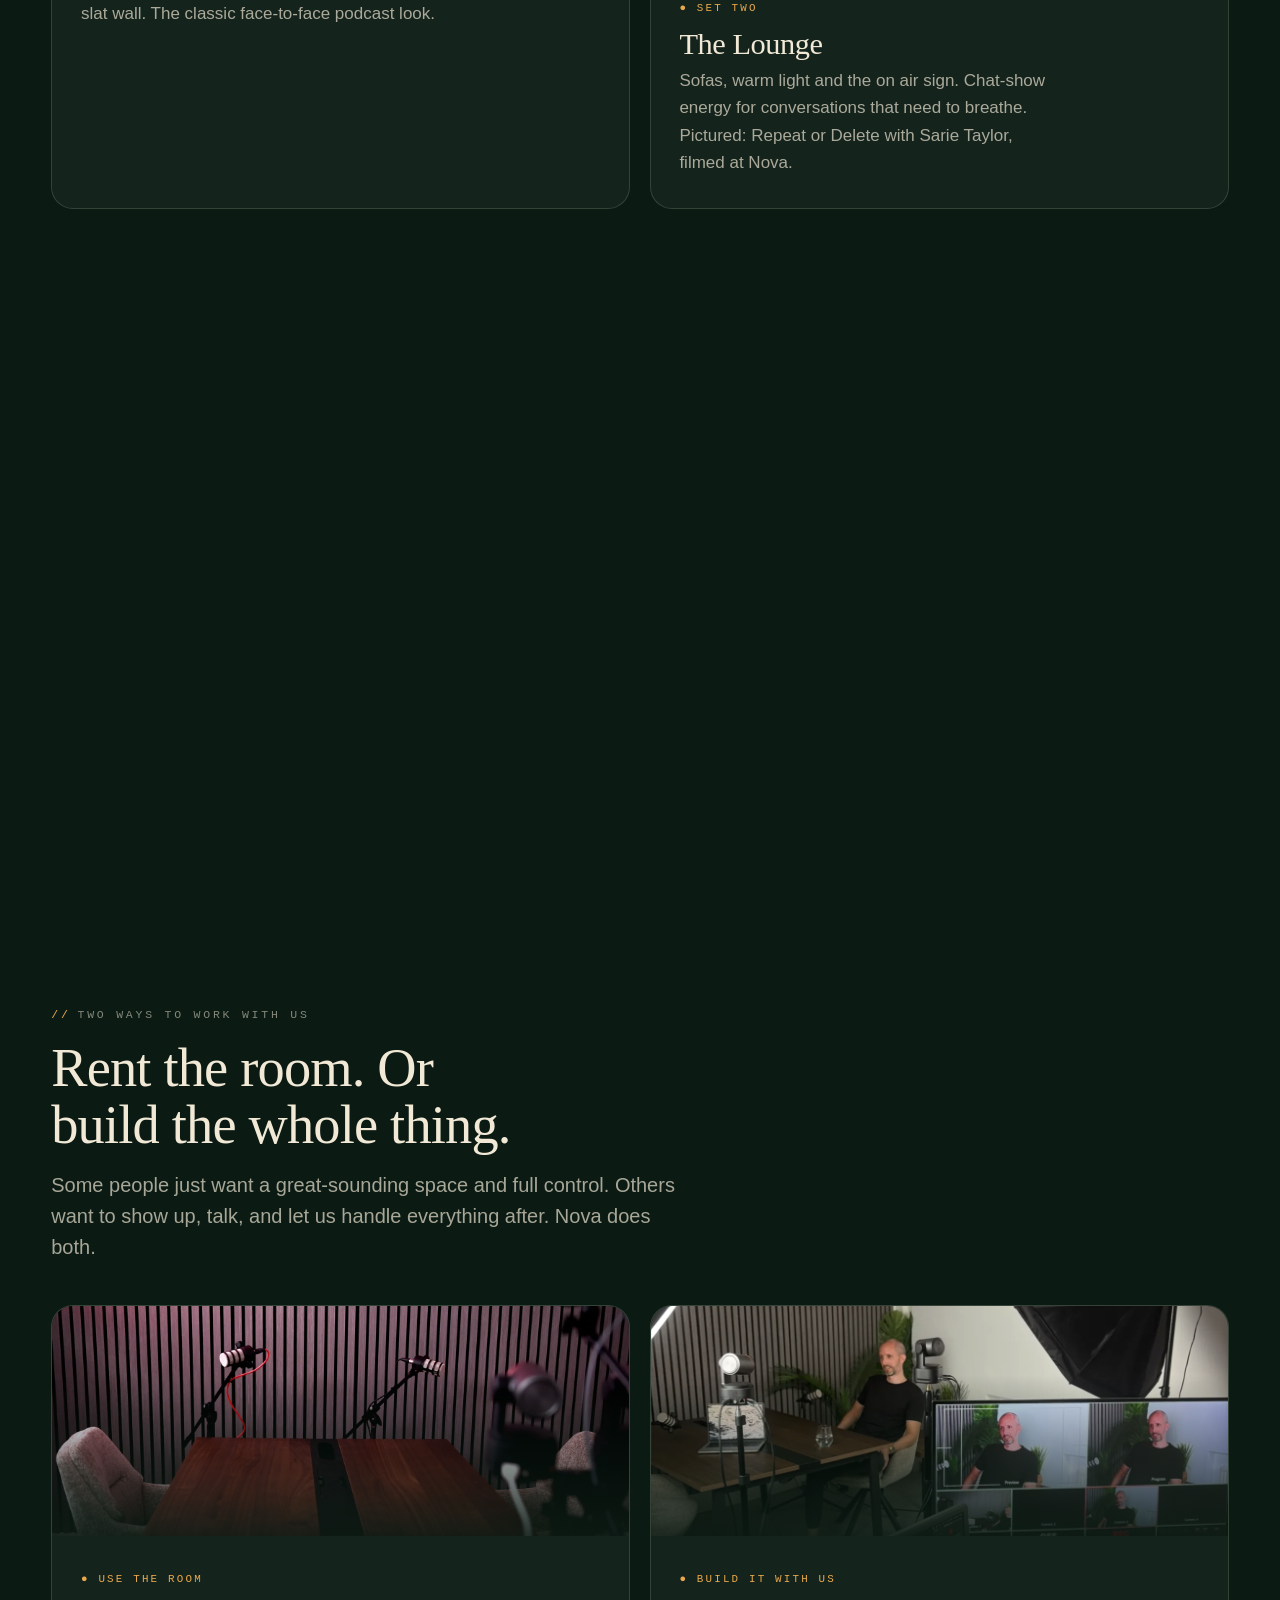
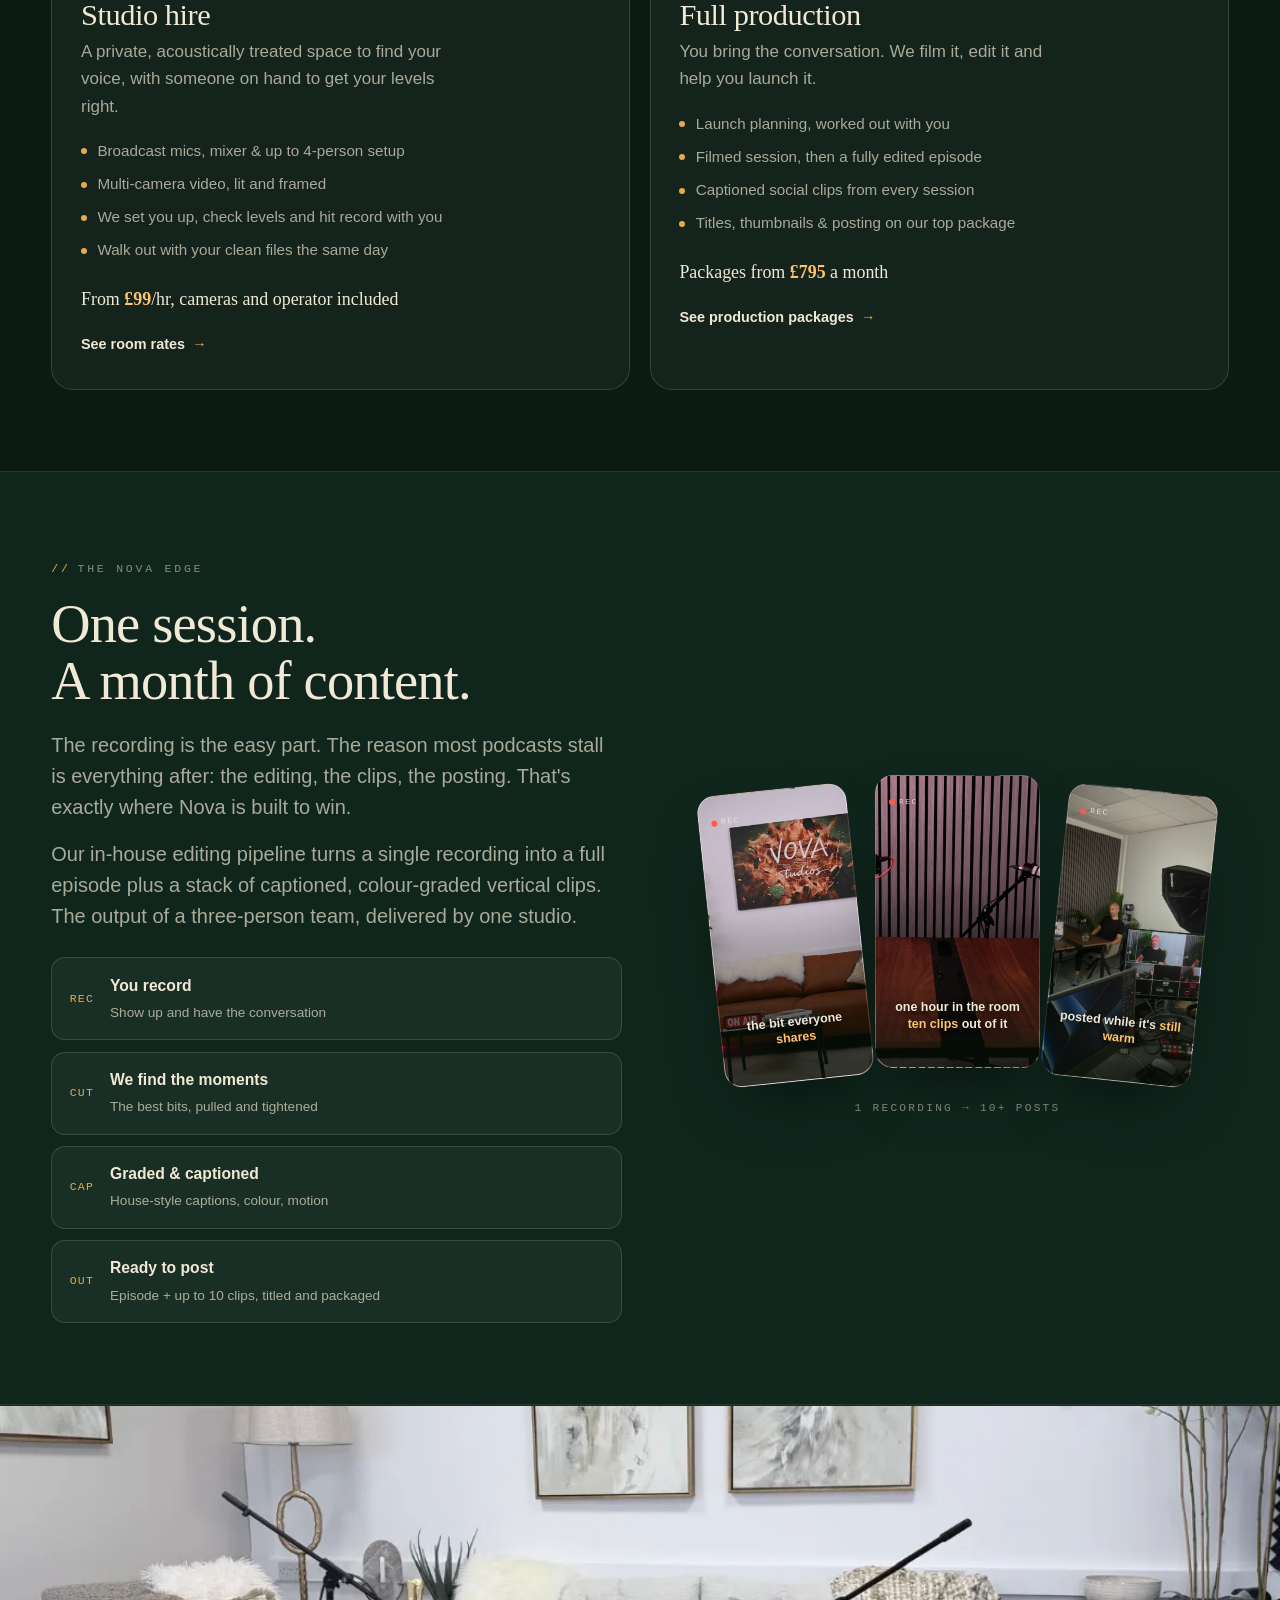
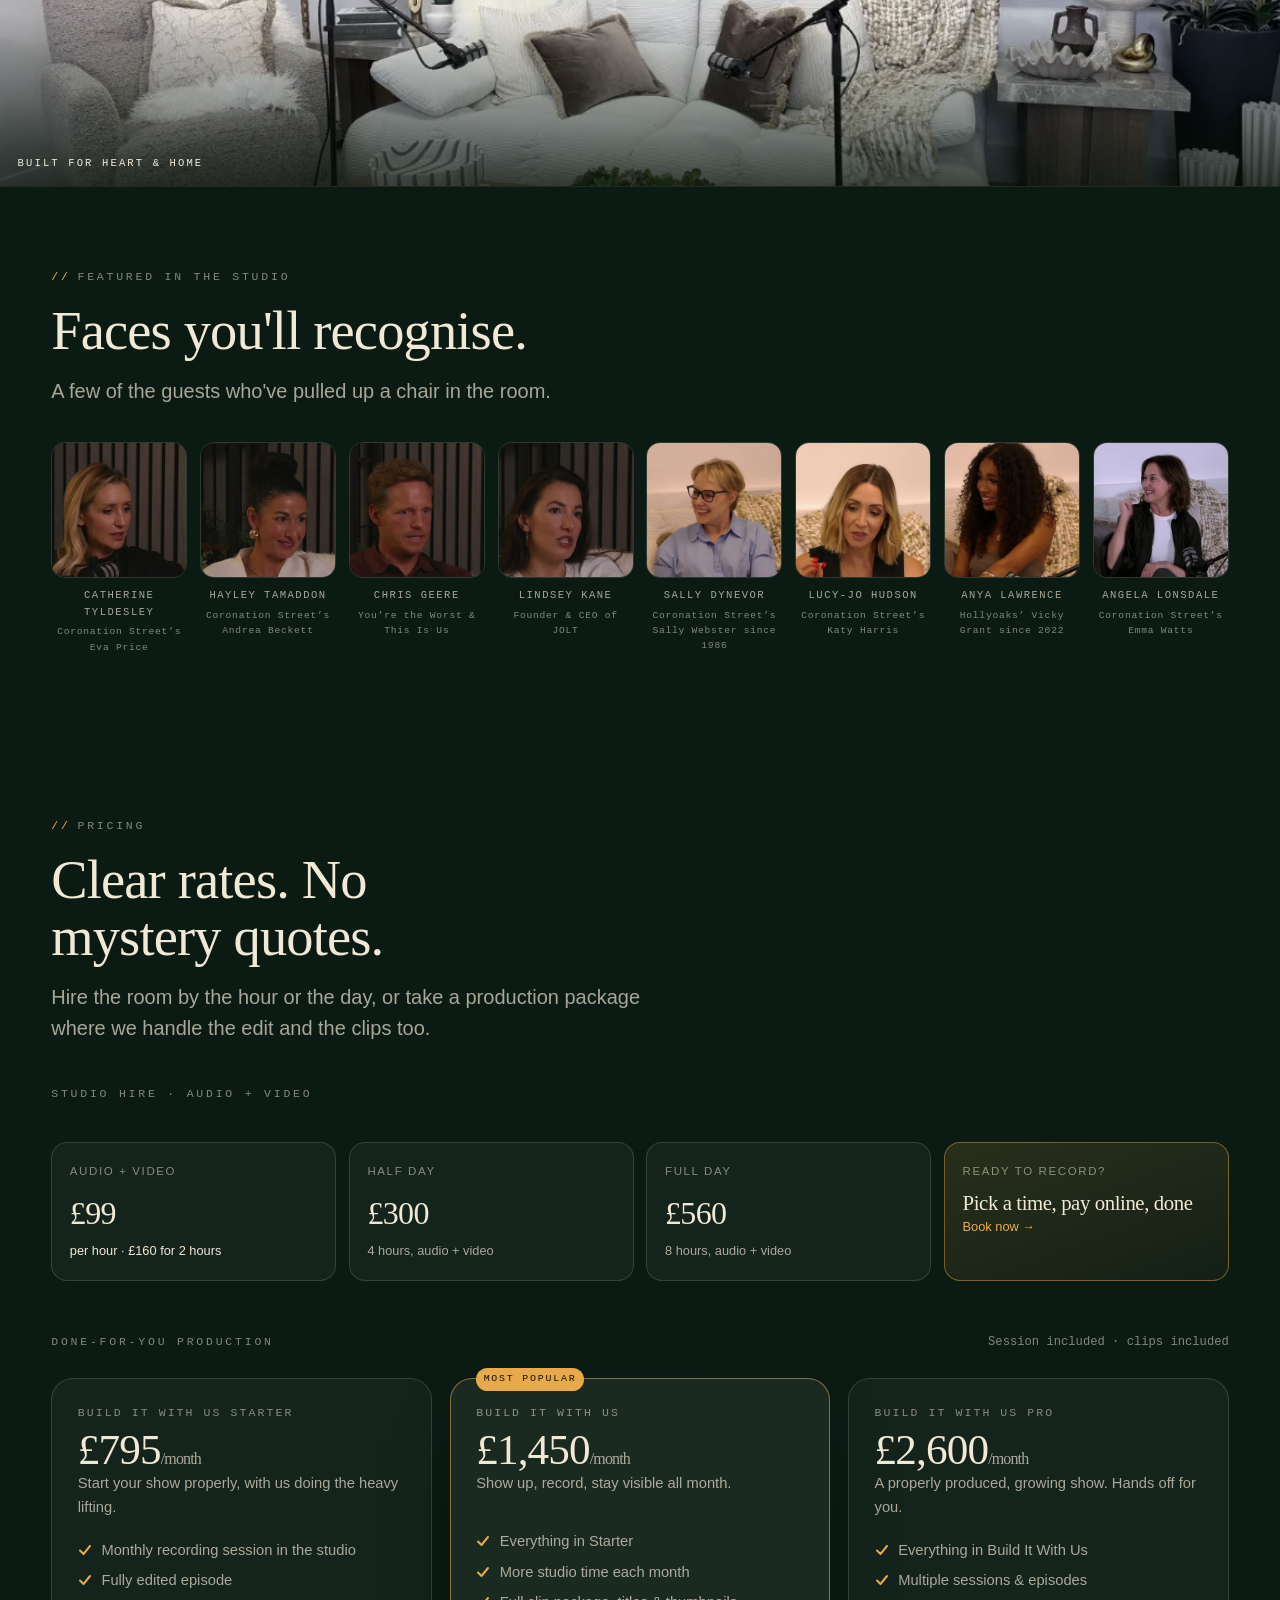
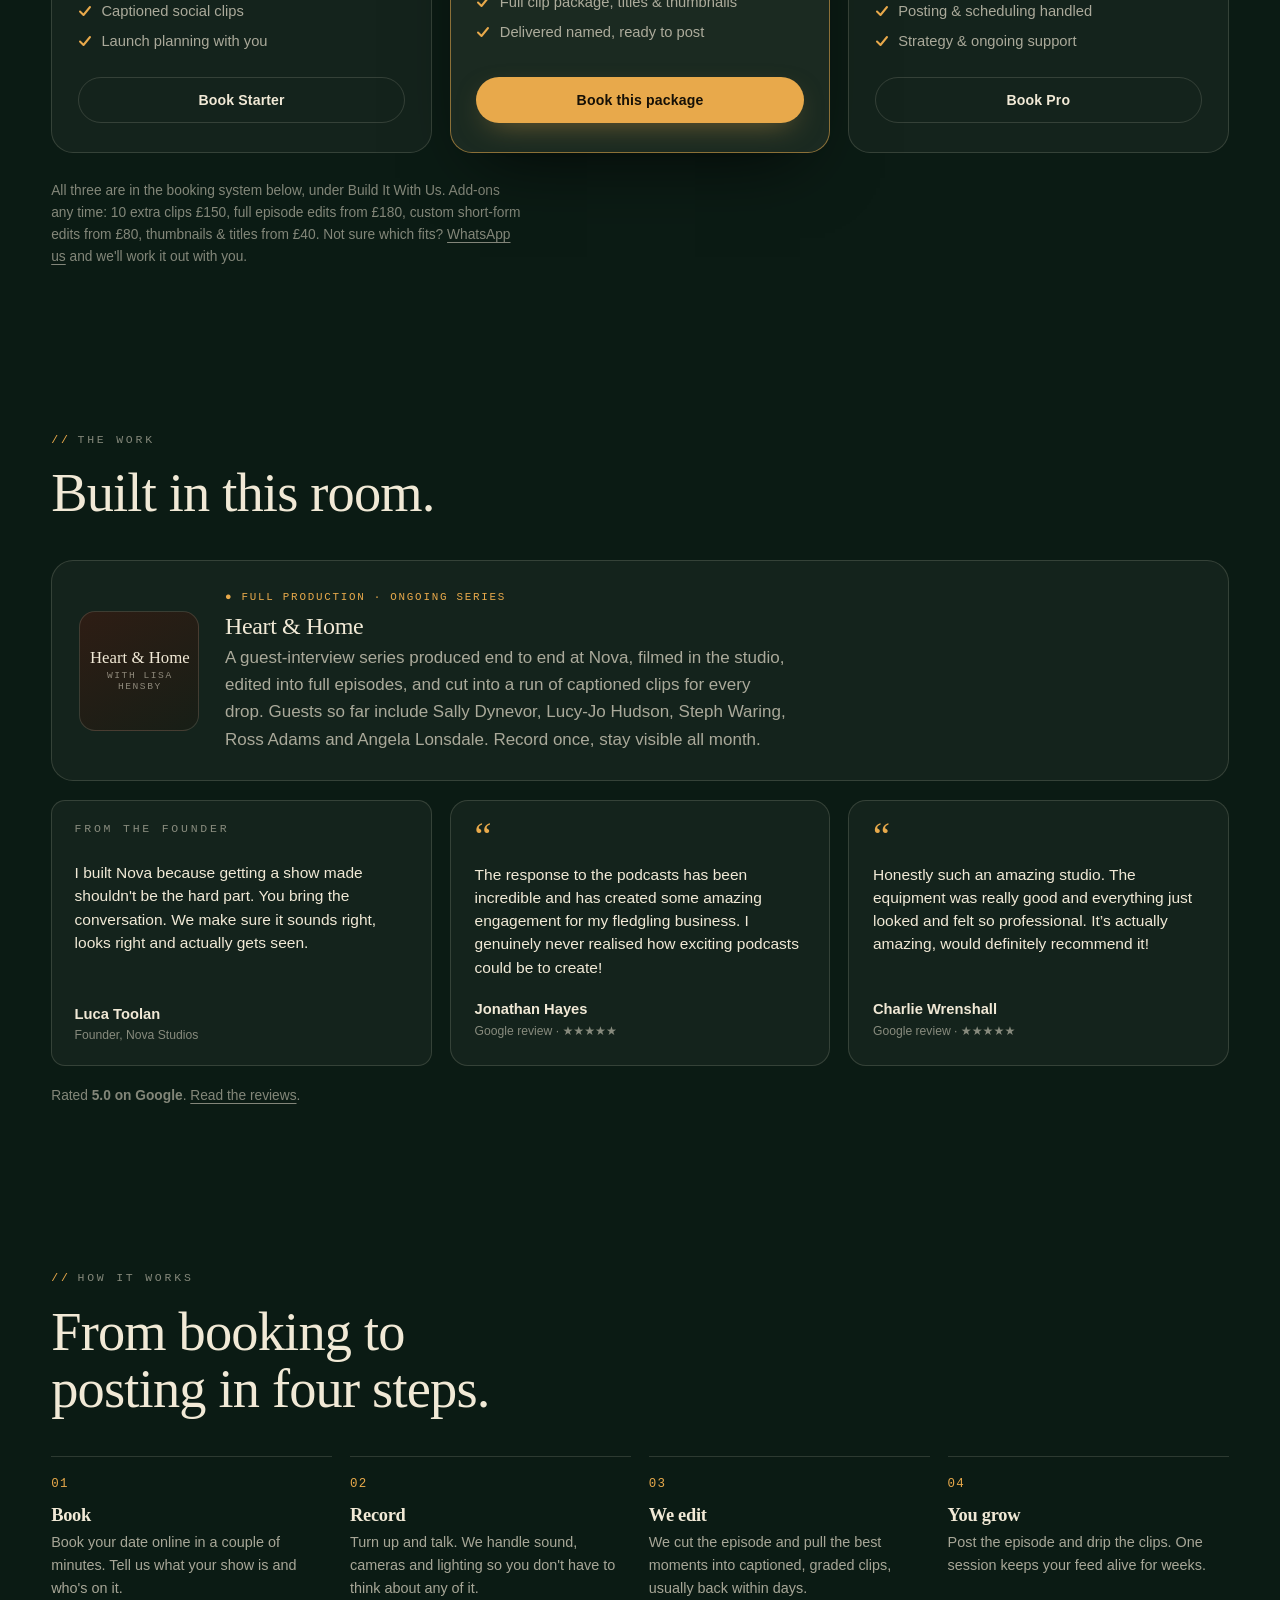
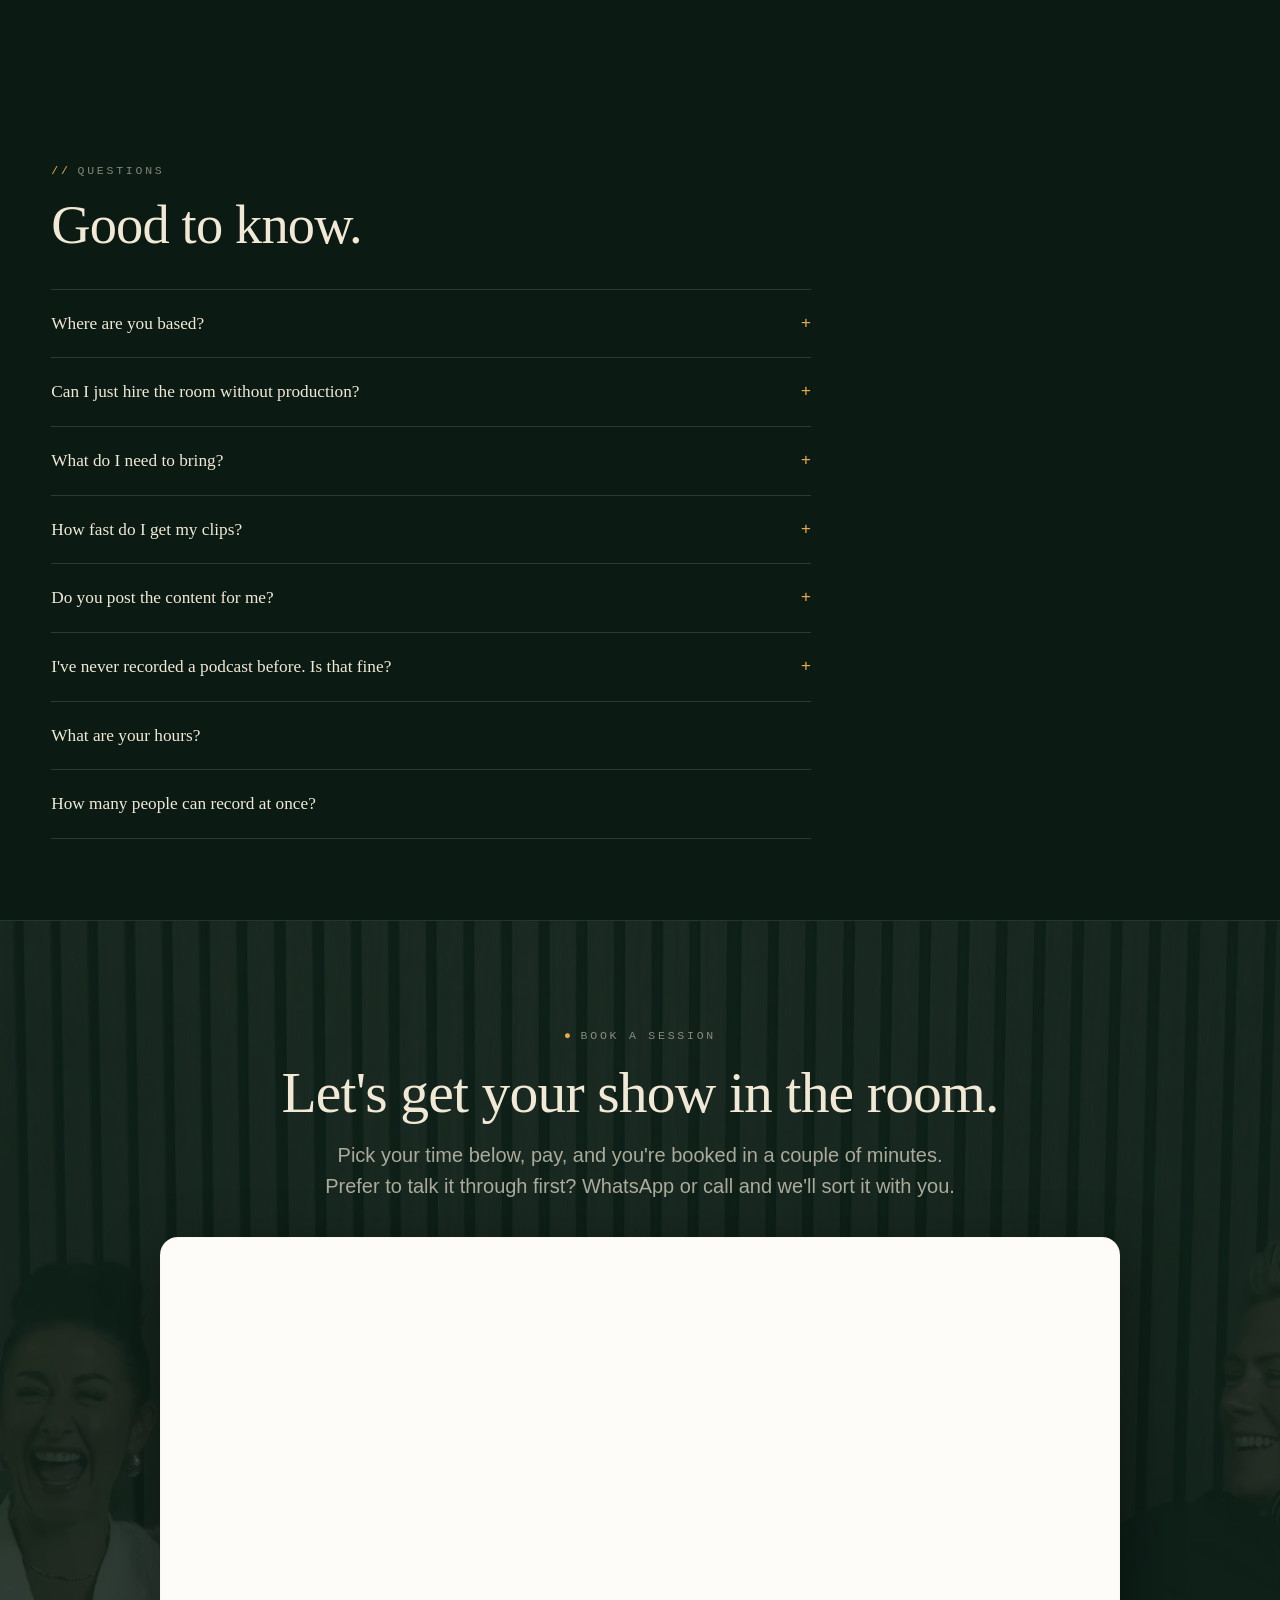
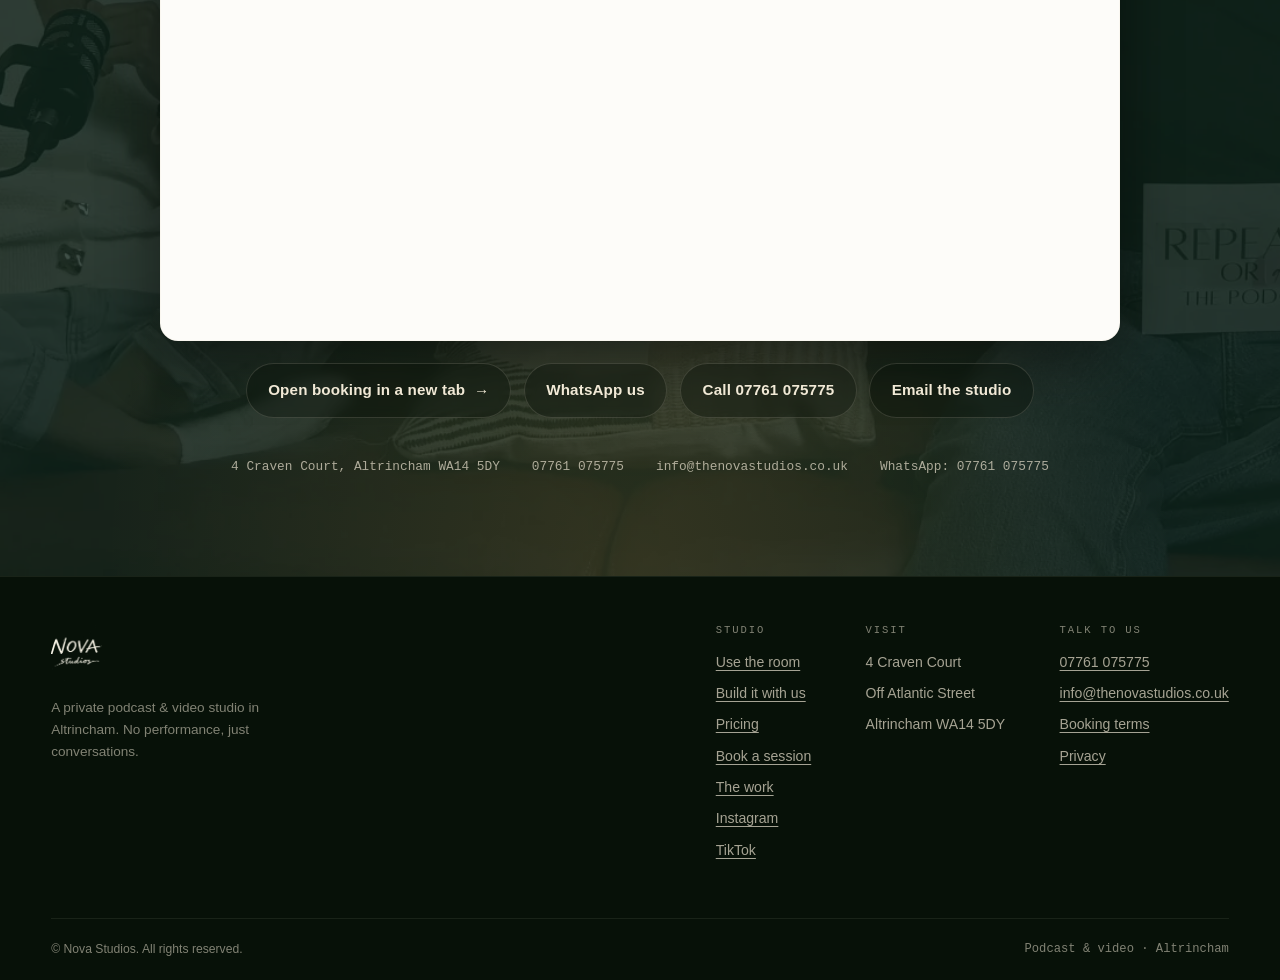
==== commit bcf06a5a: "fix: show the complete homepage photo on phones" ====
--- a/index.html
+++ b/index.html
@@ -136,6 +136,15 @@
   .hero-meta .m{display:flex;flex-direction:column;gap:.1rem}
   .hero-meta .m b{font-family:"Iowan Old Style",Palatino,Georgia,serif;font-size:1.55rem;letter-spacing:-.02em}
   .hero-meta .m span{font-size:.7rem;letter-spacing:.16em;text-transform:uppercase;color:var(--ink-faint)}
+
+  /* Keep the whole landscape photo visible on phones, above the copy. */
+  @media(max-width:700px){
+    .hero{min-height:0;justify-content:flex-start}
+    .hero .photo{position:relative;inset:auto;width:100%;aspect-ratio:16/9;flex-shrink:0;background-position:center;background-size:contain;transform:none;animation:none}
+    .hero .shade{display:none}
+    .hero-in{padding:2rem 0 3rem}
+    .hero-meta{display:grid;grid-template-columns:repeat(2,minmax(0,1fr));gap:1.4rem;margin-top:2rem}
+  }
 
   /* ============ TICKER ============ */
   .ticker{border-block:1px solid var(--line-2);background:var(--ground-3);overflow:hidden;position:relative}
@@ -309,13 +318,8 @@
   section[id],div[id]{scroll-margin-top:84px}
 @media (max-width:560px){.phones{gap:.6rem}.phone{width:clamp(86px,26vw,150px)}.phone:nth-child(2){width:clamp(95px,29vw,165px)}.phone .cap{font-size:.68rem}}.skip{position:absolute;left:-9999px;top:0;background:#e8b04b;color:#141810;padding:.6rem 1.1rem;z-index:100;font-weight:600}.skip:focus{left:0}main p a,main li a,.foot-col a{text-decoration:underline;text-underline-offset:3px;text-decoration-thickness:1px}h3.name{margin:0;font-size:inherit;font-weight:inherit;font-family:inherit}.paths .wide{grid-column:1/-1}.paths .wide .ph{height:300px}.faces{display:grid;grid-template-columns:repeat(auto-fit,minmax(105px,1fr));gap:.8rem;margin-top:2.2rem}.face{margin:0}.face img{width:100%;height:auto;border-radius:14px;border:1px solid var(--line);display:block;filter:saturate(.95)}.face figcaption{font-family:ui-monospace,Menlo,monospace;font-size:.66rem;letter-spacing:.14em;text-transform:uppercase;color:var(--ink-dim);margin-top:.55rem;text-align:center}
 .face figcaption small{display:block;font-size:.6rem;letter-spacing:.08em;text-transform:none;color:var(--ink-faint);margin-top:.25rem}
-.rate a.r{display:block;text-decoration:none;color:inherit}
-.rate a.book-r{border-color:rgba(232,169,75,.45);background:linear-gradient(160deg,rgba(232,169,75,.14),rgba(232,169,75,.04))}
-.rate a.book-r:hover{border-color:rgba(232,169,75,.8)}
-.setthumbs{display:flex;gap:.6rem;margin-top:1rem}
-.setthumbs figure{margin:0;flex:1}
-.setthumbs .im{height:88px;border-radius:10px;background-size:cover;background-position:center;border:1px solid var(--line)}
-.setthumbs figcaption{font-family:ui-monospace,Menlo,monospace;font-size:.62rem;letter-spacing:.12em;text-transform:uppercase;color:var(--ink-dim);margin-top:.35rem;text-align:center}
+.rate a.r{display:block;text-decoration:none;color:inherit;border-color:rgba(232,169,75,.45);background:linear-gradient(160deg,rgba(232,169,75,.14),rgba(232,169,75,.04))}
+.rate a.r:hover{border-color:rgba(232,169,75,.8)}
 .bookframe{margin:2.2rem auto 0;max-width:960px;background:#fdfcf9;border-radius:18px;border:1px solid rgba(241,233,214,.28);overflow:hidden;box-shadow:0 18px 60px rgba(0,0,0,.45)}
 .bookframe iframe{display:block;width:100%;height:min(78vh,760px);border:0}
 @media(max-width:700px){.bookframe iframe{height:82vh}}</style>
@@ -331,7 +335,9 @@
     </a>
     <nav class="top">
       <a href="#room">The Room</a>
+      <a href="#production">Production</a>
       <a href="#pricing">Pricing</a>
+      <a href="#work">Work</a>
       <a href="#faq">FAQ</a>
     </nav>
     <a class="btn primary" href="#book">Book the studio <span class="arw">&rarr;</span></a>
@@ -347,10 +353,10 @@
   <div class="wrap hero-in">
     <span class="onair"><span class="dot"></span> On air &middot; Altrincham</span>
     <h1 class="hero-h serif">Your podcast. <em>From first idea to launch.</em></h1>
-    <p class="lede">Hire the studio from &pound;99, or let us film, edit and launch your show.</p>
+    <p class="lede">Hire our Altrincham studio, or work with us on your set, filming, editing and launch strategy, including social clips.</p>
     <div class="hero-cta">
       <a class="btn primary" href="#book">Book the studio <span class="arw">&rarr;</span></a>
-      <a class="go" href="#production" style="align-self:center">Build your show with us <span class="arw">&rarr;</span></a>
+      <a class="btn ghost" href="#production">Build your show with us <span class="arw">&rarr;</span></a>
     </div>
     <div class="hero-meta">
       <div class="m"><b>Two sets</b><span>One treated room</span></div>
@@ -361,11 +367,83 @@
   </div>
 </div>
 
+<!-- ================= TICKER ================= -->
+<div class="ticker" aria-label="Recorded at Nova">
+  <div class="lane">
+    <div class="set">
+      <span><b>&#9679;</b> Recorded in this room</span>
+      <span>Repeat or Delete <b>with Sarie Taylor</b></span>
+      <span>Catherine Tyldesley</span>
+      <span>Hayley Tamaddon</span>
+      <span>Chris Geere</span>
+      <span>Lindsey Kane</span>
+      <span>Heart &amp; Home <b>with Lisa Hensby</b></span>
+      <span>Sally Dynevor</span>
+      <span>Lucy-Jo Hudson</span>
+      <span>Steph Waring</span>
+      <span>Ross Adams</span>
+      <span>Angela Lonsdale</span>
+    </div>
+    <div class="set" aria-hidden="true">
+      <span><b>&#9679;</b> Recorded in this room</span>
+      <span>Repeat or Delete <b>with Sarie Taylor</b></span>
+      <span>Catherine Tyldesley</span>
+      <span>Hayley Tamaddon</span>
+      <span>Chris Geere</span>
+      <span>Lindsey Kane</span>
+      <span>Heart &amp; Home <b>with Lisa Hensby</b></span>
+      <span>Sally Dynevor</span>
+      <span>Lucy-Jo Hudson</span>
+      <span>Steph Waring</span>
+      <span>Ross Adams</span>
+      <span>Angela Lonsdale</span>
+    </div>
+  </div>
+</div>
+
 <!-- ================= TWO PATHS ================= -->
+<!-- ================= SETS ================= -->
+<section id="sets">
+  <div class="wrap">
+    <div class="sec-head reveal">
+      <span class="eyebrow"><span class="tk">//</span> One room, two sets</span>
+      <h2 class="big serif">Pick your set.</h2>
+      <p class="lede">Every booking gets the same treated room, the same kit and the same crew. The only choice is the backdrop.</p>
+    </div>
+    <div class="paths">
+      <div class="path reveal">
+        <div class="ph" style="background-image:var(--img-session)"></div>
+        <div class="body">
+          <span class="tag">&#9679; Set one</span>
+          <h3>The Table</h3>
+          <p class="sub">Broadcast mics over a walnut table against the slat wall. The classic face-to-face podcast look.</p>
+        </div>
+      </div>
+      <div class="path reveal">
+        <div class="ph" style="background-image:url('images/sarie-lounge.webp');height:auto;aspect-ratio:16/9"></div>
+        <div class="body">
+          <span class="tag">&#9679; Set two</span>
+          <h3>The Lounge</h3>
+          <p class="sub">Sofas, warm light and the on air sign. Chat-show energy for conversations that need to breathe. Pictured: Repeat or Delete with Sarie Taylor, filmed at Nova.</p>
+        </div>
+      </div>
+      <div class="path wide reveal">
+        <div class="ph" style="background-image:var(--img-lounge)"></div>
+        <div class="body">
+          <span class="tag">&#9679; Custom builds</span>
+          <h3>Or we build you a set of your own</h3>
+          <p class="sub">Want your show to have its own look? We design and build bespoke sets in the room. This one is Heart &amp; Home with Lisa Hensby: built for her show with furniture from Arighi Bianchi, and every episode films on it.</p>
+          <a class="go" href="https://wa.me/447761075775?text=Hi%2C%20I%27d%20like%20to%20ask%20about%20a%20custom%20set%20build" target="_blank" rel="noopener">Ask about a custom set on WhatsApp <span class="arw">&rarr;</span></a>
+        </div>
+      </div>
+    </div>
+  </div>
+</section>
+
 <section id="room">
   <div class="wrap">
     <div class="sec-head reveal">
-      <span class="eyebrow">Two ways to work with us</span>
+      <span class="eyebrow"><span class="tk">//</span> Two ways to work with us</span>
       <h2 class="big serif">Rent the room. Or build the whole thing.</h2>
       <p class="lede">Some people just want a great-sounding space and full control. Others want to show up, talk, and let us handle everything after. Nova does both.</p>
     </div>
@@ -380,14 +458,9 @@
           <ul>
             <li>Broadcast mics, mixer &amp; up to 4-person setup</li>
             <li>Multi-camera video, lit and framed</li>
-            <li>We set you up; you leave with your clean files the same day</li>
+            <li>We set you up, check levels and hit record with you</li>
             <li>Walk out with your clean files the same day</li>
           </ul>
-          <div class="setthumbs reveal">
-            <figure><div class="im" style="background-image:url('images/table.webp')"></div><figcaption>The Table</figcaption></figure>
-            <figure><div class="im" style="background-image:url('images/sarie-lounge.webp');background-position:center 40%"></div><figcaption>The Lounge</figcaption></figure>
-          </div>
-          <p class="sub" style="margin-top:.6rem">Two sets in one room. Pick when you book.</p>
           <p class="price">From <b>&pound;99</b>/hr, cameras and operator included</p>
           <a class="go" href="#pricing">See room rates <span class="arw">&rarr;</span></a>
         </div>
@@ -405,20 +478,61 @@
             <li>Captioned social clips from every session</li>
             <li>Titles, thumbnails &amp; posting on our top package</li>
           </ul>
-          <p class="sub" style="margin-top:.6rem">Want your own look? We design and build bespoke sets. Heart &amp; Home&rsquo;s set was built here. <a href="https://wa.me/447761075775?text=Hi%2C%20I%27d%20like%20to%20ask%20about%20a%20custom%20set%20build" target="_blank" rel="noopener">WhatsApp us</a>.</p>
-          <p class="price">1 recording &rarr; 10+ posts. Packages from <b>&pound;795</b> a month</p>
+          <p class="price">Packages from <b>&pound;795</b> a month</p>
           <a class="go" href="#pricing">See production packages <span class="arw">&rarr;</span></a>
         </div>
       </div>
     </div>
   </div>
 </section>
+
+<!-- ================= THE EDGE ================= -->
+<section class="edge">
+  <div class="wrap edge-grid">
+    <div class="reveal">
+      <span class="eyebrow"><span class="tk">//</span> The Nova edge</span>
+      <h2 class="big serif" style="margin-top:1rem">One session.<br>A month of content.</h2>
+      <p class="lede" style="margin-top:1.2rem">The recording is the easy part. The reason most podcasts stall is everything after: the editing, the clips, the posting. That's exactly where Nova is built to win.</p>
+      <p class="lede" style="margin-top:1rem">Our in-house editing pipeline turns a single recording into a full episode plus a stack of captioned, colour-graded vertical clips. The output of a three-person team, delivered by one studio.</p>
+      <div class="pipeline">
+        <div class="pl-row"><span class="n">REC</span><div class="t"><b>You record</b><span>Show up and have the conversation</span></div></div>
+        <div class="pl-row"><span class="n">CUT</span><div class="t"><b>We find the moments</b><span>The best bits, pulled and tightened</span></div></div>
+        <div class="pl-row"><span class="n">CAP</span><div class="t"><b>Graded &amp; captioned</b><span>House-style captions, colour, motion</span></div></div>
+        <div class="pl-row"><span class="n">OUT</span><div class="t"><b>Ready to post</b><span>Episode + up to 10 clips, titled and packaged</span></div></div>
+      </div>
+    </div>
+    <div class="reveal">
+      <div class="phones" aria-hidden="true">
+        <div class="phone" style="background-image:var(--img-bts)">
+          <div class="hud"><span class="r"></span>REC</div>
+          <div class="cap">the bit everyone <i>shares</i></div>
+        </div>
+        <div class="phone" style="background-image:var(--img-session)">
+          <div class="hud"><span class="r"></span>REC</div>
+          <div class="cap">one hour in the room <i>ten clips</i> out of it</div>
+        </div>
+        <div class="phone" style="background-image:var(--img-prod)">
+          <div class="hud"><span class="r"></span>REC</div>
+          <div class="cap">posted while it's <i>still warm</i></div>
+        </div>
+      </div>
+      <p class="mono" style="text-align:center;font-size:.7rem;letter-spacing:.2em;text-transform:uppercase;color:var(--ink-faint);margin-top:1rem">1 recording &rarr; 10+ posts</p>
+    </div>
+  </div>
+</section>
+
+<!-- ================= GALLERY BAND ================= -->
+<div class="band">
+  <div class="band-in">
+    <div class="g" style="background-image:var(--img-lounge)"><span>Built for Heart &amp; Home</span></div>
+  </div>
+</div>
 
 <!-- ================= FEATURED ================= -->
 <section id="featured">
   <div class="wrap">
     <div class="sec-head reveal">
-      <span class="eyebrow">Featured in the studio</span>
+      <span class="eyebrow"><span class="tk">//</span> Featured in the studio</span>
       <h2 class="big serif">Faces you&#39;ll recognise.</h2>
       <p class="lede">A few of the guests who&#39;ve pulled up a chair in the room.</p>
     </div>
@@ -432,20 +546,6 @@
       <figure class="face reveal"><img src="images/faces/anya-lawrence.webp" alt="Anya Lawrence at Nova Studios" loading="lazy" width="640" height="640"><figcaption>Anya Lawrence<small>Hollyoaks&rsquo; Vicky Grant since 2022</small></figcaption></figure>
       <figure class="face reveal"><img src="images/faces/angela-lonsdale.webp" alt="Angela Lonsdale at Nova Studios" loading="lazy" width="640" height="640"><figcaption>Angela Lonsdale<small>Coronation Street&rsquo;s Emma Watts</small></figcaption></figure>
     </div>
-
-    <div class="quotes" style="grid-template-columns:1fr 1fr;margin-top:2.2rem">
-      <div class="q reveal">
-        <div class="mk">&ldquo;</div>
-        <p>The response to the podcasts has been incredible and has created some amazing engagement for my fledgling business. I genuinely never realised how exciting podcasts could be to create!</p>
-        <div class="by"><b>Jonathan Hayes</b><span>Google review &middot; &#9733;&#9733;&#9733;&#9733;&#9733;</span></div>
-      </div>
-      <div class="q reveal">
-        <div class="mk">&ldquo;</div>
-        <p>Honestly such an amazing studio. The equipment was really good and everything just looked and felt so professional. It&rsquo;s actually amazing, would definitely recommend it!</p>
-        <div class="by"><b>Charlie Wrenshall</b><span>Google review &middot; &#9733;&#9733;&#9733;&#9733;&#9733;</span></div>
-      </div>
-    </div>
-    <p class="price-note reveal" style="margin-top:1.2rem">Home of <b>Heart &amp; Home with Lisa Hensby</b> and <b>Repeat or Delete with Sarie Taylor</b>, both filmed here. Rated <b>5.0 on Google</b>. <a href="https://www.google.com/maps/place/Nova+Studios/@53.3988657,-2.3598644,17z/data=!4m6!3m5!1s0x487babcb771fefed:0x2cc1fc8edcbab5a0!8m2!3d53.3988657!4d-2.3598644!16s%2Fg%2F11zx08bbz8" target="_blank" rel="noopener">Read the reviews</a>.</p>
   </div>
 </section>
 
@@ -453,26 +553,26 @@
 <section id="pricing">
   <div class="wrap">
     <div class="sec-head reveal">
-      <span class="eyebrow">Pricing</span>
+      <span class="eyebrow"><span class="tk">//</span> Pricing</span>
       <h2 class="big serif">Clear rates. No mystery quotes.</h2>
-      <p class="lede">By the hour, by the day, or done for you.</p>
+      <p class="lede">Hire the room by the hour or the day, or take a production package where we handle the edit and the clips too.</p>
     </div>
 
     <span class="eyebrow reveal" style="display:block;margin-top:2.6rem">Studio hire &middot; audio + video</span>
     <div class="rate">
-      <a class="r reveal" href="#book"><div class="lbl">Audio + video</div><div class="v">&pound;99</div><div class="u" style="color:var(--ink)">per hour &middot; &pound;160 for 2 hours</div></a>
-      <a class="r reveal" href="#book"><div class="lbl">Half day</div><div class="v">&pound;300</div><div class="u">4 hours, audio + video</div></a>
-      <a class="r reveal" href="#book"><div class="lbl">Full day</div><div class="v">&pound;560</div><div class="u">8 hours, audio + video</div></a>
+      <div class="r reveal"><div class="lbl">Audio + video</div><div class="v">&pound;99</div><div class="u" style="color:var(--ink)">per hour &middot; &pound;160 for 2 hours</div></div>
+      <div class="r reveal"><div class="lbl">Half day</div><div class="v">&pound;300</div><div class="u">4 hours, audio + video</div></div>
+      <div class="r reveal"><div class="lbl">Full day</div><div class="v">&pound;560</div><div class="u">8 hours, audio + video</div></div>
       <a class="r reveal book-r" href="#book"><div class="lbl">Ready to record?</div><div class="v" style="font-size:1.3rem;line-height:1.25;margin-top:.55rem">Pick a time, pay online, done</div><div class="u" style="color:#e8b04b">Book now <span class="arw">&rarr;</span></div></a>
     </div>
 
     <div class="pkg-head">
-      <span class="eyebrow reveal">Build It With Us &middot; done-for-you production</span>
+      <span class="eyebrow reveal">Done-for-you production</span>
       <span class="mono reveal" style="font-size:.76rem;color:var(--ink-faint)">Session included &middot; clips included</span>
     </div>
     <div class="packages">
       <div class="pkg reveal">
-        <h3 class="name">Starter</h3>
+        <h3 class="name">Build It With Us Starter</h3>
         <div class="cost">&pound;795<small>/month</small></div>
         <p class="who">Start your show properly, with us doing the heavy lifting.</p>
         <ul>
@@ -485,7 +585,7 @@
       </div>
       <div class="pkg feat reveal">
         <span class="badge">Most popular</span>
-        <h3 class="name">Standard</h3>
+        <h3 class="name">Build It With Us</h3>
         <div class="cost">&pound;1,450<small>/month</small></div>
         <p class="who">Show up, record, stay visible all month.</p>
         <ul>
@@ -497,11 +597,11 @@
         <a class="btn primary" href="#book">Book this package</a>
       </div>
       <div class="pkg reveal">
-        <h3 class="name">Pro</h3>
+        <h3 class="name">Build It With Us Pro</h3>
         <div class="cost">&pound;2,600<small>/month</small></div>
         <p class="who">A properly produced, growing show. Hands off for you.</p>
         <ul>
-          <li><svg aria-hidden="true" width="14" height="14" viewBox="0 0 14 14" fill="none"><path d="M2 7.5 5.5 11 12 3" stroke="currentColor" stroke-width="2" stroke-linecap="round" stroke-linejoin="round"/></svg> Everything in Standard</li>
+          <li><svg aria-hidden="true" width="14" height="14" viewBox="0 0 14 14" fill="none"><path d="M2 7.5 5.5 11 12 3" stroke="currentColor" stroke-width="2" stroke-linecap="round" stroke-linejoin="round"/></svg> Everything in Build It With Us</li>
           <li><svg aria-hidden="true" width="14" height="14" viewBox="0 0 14 14" fill="none"><path d="M2 7.5 5.5 11 12 3" stroke="currentColor" stroke-width="2" stroke-linecap="round" stroke-linejoin="round"/></svg> Multiple sessions &amp; episodes</li>
           <li><svg aria-hidden="true" width="14" height="14" viewBox="0 0 14 14" fill="none"><path d="M2 7.5 5.5 11 12 3" stroke="currentColor" stroke-width="2" stroke-linecap="round" stroke-linejoin="round"/></svg> Posting &amp; scheduling handled</li>
           <li><svg aria-hidden="true" width="14" height="14" viewBox="0 0 14 14" fill="none"><path d="M2 7.5 5.5 11 12 3" stroke="currentColor" stroke-width="2" stroke-linecap="round" stroke-linejoin="round"/></svg> Strategy &amp; ongoing support</li>
@@ -509,7 +609,45 @@
         <a class="btn" href="#book">Book Pro</a>
       </div>
     </div>
-    <p class="price-note reveal">All three packages are in the booking system below, under Build It With Us. Need extras like more clips or thumbnails? <a href="https://wa.me/447761075775?text=Hi%2C%20I%27d%20like%20to%20add%20some%20extras" target="_blank" rel="noopener">WhatsApp us</a> and we'll sort it.</p>
+    <p class="price-note reveal">All three are in the booking system below, under Build It With Us. Add-ons any time: 10 extra clips &pound;150, full episode edits from &pound;180, custom short-form edits from &pound;80, thumbnails &amp; titles from &pound;40. Not sure which fits? <a href="https://wa.me/447761075775?text=Hi%2C%20I%27d%20like%20to%20talk%20through%20the%20production%20packages" target="_blank" rel="noopener">WhatsApp us</a> and we'll work it out with you.</p>
+  </div>
+</section>
+
+<!-- ================= WORK / PROOF ================= -->
+<section id="work">
+  <div class="wrap">
+    <div class="sec-head reveal">
+      <span class="eyebrow"><span class="tk">//</span> The work</span>
+      <h2 class="big serif">Built in this room.</h2>
+    </div>
+
+    <div class="featured reveal">
+      <div class="cover"><div class="hh">Heart&nbsp;&amp;&nbsp;Home<small>with Lisa Hensby</small></div></div>
+      <div>
+        <div class="meta">&#9679; Full production &middot; ongoing series</div>
+        <h3 class="serif">Heart &amp; Home</h3>
+        <p>A guest-interview series produced end to end at Nova, filmed in the studio, edited into full episodes, and cut into a run of captioned clips for every drop. Guests so far include Sally Dynevor, Lucy-Jo Hudson, Steph Waring, Ross Adams and Angela Lonsdale. Record once, stay visible all month.</p>
+      </div>
+    </div>
+
+    <div class="quotes">
+      <div class="q reveal" style="border:1px solid var(--line);border-radius:14px;padding:1.2rem 1.4rem">
+        <span class="eyebrow" style="display:block;margin-bottom:.5rem">From the founder</span>
+        <p>I built Nova because getting a show made shouldn't be the hard part. You bring the conversation. We make sure it sounds right, looks right and actually gets seen.</p>
+        <div class="by"><b>Luca Toolan</b><span>Founder, Nova Studios</span></div>
+      </div>
+      <div class="q reveal">
+        <div class="mk">&ldquo;</div>
+        <p>The response to the podcasts has been incredible and has created some amazing engagement for my fledgling business. I genuinely never realised how exciting podcasts could be to create!</p>
+        <div class="by"><b>Jonathan Hayes</b><span>Google review &middot; &#9733;&#9733;&#9733;&#9733;&#9733;</span></div>
+      </div>
+      <div class="q reveal">
+        <div class="mk">&ldquo;</div>
+        <p>Honestly such an amazing studio. The equipment was really good and everything just looked and felt so professional. It&rsquo;s actually amazing, would definitely recommend it!</p>
+        <div class="by"><b>Charlie Wrenshall</b><span>Google review &middot; &#9733;&#9733;&#9733;&#9733;&#9733;</span></div>
+      </div>
+    </div>
+    <p class="price-note reveal" style="margin-top:1.2rem">Rated <b>5.0 on Google</b>. <a href="https://www.google.com/maps/place/Nova+Studios/@53.3988657,-2.3598644,17z/data=!4m6!3m5!1s0x487babcb771fefed:0x2cc1fc8edcbab5a0!8m2!3d53.3988657!4d-2.3598644!16s%2Fg%2F11zx08bbz8" target="_blank" rel="noopener">Read the reviews</a>.</p>
   </div>
 </section>
 
@@ -517,12 +655,12 @@
 <section>
   <div class="wrap">
     <div class="sec-head reveal">
-      <span class="eyebrow">How it works</span>
+      <span class="eyebrow"><span class="tk">//</span> How it works</span>
       <h2 class="big serif">From booking to posting in four steps.</h2>
     </div>
     <div class="steps">
-      <div class="step reveal"><div class="num">01</div><h3 class="step-h">Book</h3><p>Book your date online in a couple of minutes.</p></div>
-      <div class="step reveal"><div class="num">02</div><h3 class="step-h">Record</h3><p>Turn up and talk. We handle sound, cameras and lighting </p></div>
+      <div class="step reveal"><div class="num">01</div><h3 class="step-h">Book</h3><p>Book your date online in a couple of minutes. Tell us what your show is and who's on it.</p></div>
+      <div class="step reveal"><div class="num">02</div><h3 class="step-h">Record</h3><p>Turn up and talk. We handle sound, cameras and lighting so you don't have to think about any of it.</p></div>
       <div class="step reveal"><div class="num">03</div><h3 class="step-h">We edit</h3><p>We cut the episode and pull the best moments into captioned, graded clips, usually back within days.</p></div>
       <div class="step reveal"><div class="num">04</div><h3 class="step-h">You grow</h3><p>Post the episode and drip the clips. One session keeps your feed alive for weeks.</p></div>
     </div>
@@ -533,15 +671,18 @@
 <section id="faq">
   <div class="wrap">
     <div class="sec-head reveal">
-      <span class="eyebrow">Questions</span>
+      <span class="eyebrow"><span class="tk">//</span> Questions</span>
       <h2 class="big serif">Good to know.</h2>
     </div>
     <div class="faq reveal">
-            <details><summary>Can I just hire the room without production? <span class="pm">+</span></summary><p>Absolutely. Plenty of people book the space by the hour or the day, run their own session, and walk out with clean audio and video files the same day. We get you set up and check your levels before you record.</p></details>
+      <details><summary>Where are you based? <span class="pm">+</span></summary><p>We're at 4 Craven Court, off Atlantic Street in Altrincham (WA14 5DY), easy to reach from Manchester and the wider North West.</p></details>
+      <details><summary>Can I just hire the room without production? <span class="pm">+</span></summary><p>Absolutely. Plenty of people book the space by the hour or the day, run their own session, and walk out with clean audio and video files the same day. We get you set up and check your levels before you record.</p></details>
       <details><summary>What do I need to bring? <span class="pm">+</span></summary><p>Just yourself and your guests. Mics, mixer, cameras and lighting are all here and ready. Bring notes or a rough running order if you like, and we can help you shape one before you record.</p></details>
       <details><summary>How fast do I get my clips? <span class="pm">+</span></summary><p>Our editing pipeline is built for turnaround. Clip packages usually land within days of the session, packaged and ready to post, and we agree the timeline when you book.</p></details>
-            <details><summary>I've never recorded a podcast before. Is that fine? <span class="pm">+</span></summary><p>More than fine. A lot of our clients are first-timers. No performance, just conversations. We'll make the room feel easy and get the best out of you.</p></details>
-      <details class="reveal"><summary>Sessions, hours and capacity <span class="pm">+</span></summary><p>Sessions run 8am to 5pm, Monday to Saturday, with up to four on mics at the table set and two or three on the lounge. Want an evening? Message us on WhatsApp.</p></details>
+      <details><summary>Do you post the content for me? <span class="pm">+</span></summary><p>On Build It With Us Pro we handle titles, thumbnails, scheduling and posting so it goes out without you lifting a finger. If you'd rather post yourself, we deliver everything named and ready to go.</p></details>
+      <details><summary>I've never recorded a podcast before. Is that fine? <span class="pm">+</span></summary><p>More than fine. A lot of our clients are first-timers. No performance, just conversations. We'll make the room feel easy and get the best out of you.</p></details>
+      <details class="reveal"><summary>What are your hours?</summary><p>Sessions run 8am to 5pm, Monday to Saturday. Want an evening? Message us on WhatsApp and we'll see what we can do.</p></details>
+      <details class="reveal"><summary>How many people can record at once?</summary><p>Up to four on mics at the table set, and two or three on the lounge set. Tell us your setup when you book and it's ready when you arrive.</p></details>
     </div>
   </div>
 </section>
@@ -560,8 +701,16 @@
     <div class="hero-cta reveal" style="margin-top:1.4rem">
       <a class="btn ghost" href="https://sumupbookings.com/the-nova-studios" target="_blank" rel="noopener">Open booking in a new tab <span class="arw">&rarr;</span></a>
       <a class="btn ghost" href="https://wa.me/447761075775" target="_blank" rel="noopener">WhatsApp us</a>
-    </div>
-      </div>
+      <a class="btn ghost" href="tel:+447761075775">Call 07761 075775</a>
+      <a class="btn ghost" href="mailto:info@thenovastudios.co.uk?subject=Studio%20booking%20enquiry">Email the studio</a>
+    </div>
+    <div class="contactline reveal">
+      <span>4 Craven Court, Altrincham WA14 5DY</span>
+      <a href="tel:+447761075775">07761 075775</a>
+      <a href="mailto:info@thenovastudios.co.uk">info@thenovastudios.co.uk</a>
+        <a href="https://wa.me/447761075775" target="_blank" rel="noopener">WhatsApp: 07761 075775</a>
+    </div>
+  </div>
 </div>
 
 </main>
@@ -579,7 +728,7 @@
         <a href="#production">Build it with us</a>
         <a href="#pricing">Pricing</a>
         <a href="#book">Book a session</a>
-        <a href="#featured">Faces you&rsquo;ll recognise</a>
+        <a href="#work">The work</a>
         <a href="https://www.instagram.com/itsnovastudios" target="_blank" rel="noopener">Instagram</a>
         <a href="https://www.tiktok.com/@itsnovastudios" target="_blank" rel="noopener">TikTok</a>
       </div>
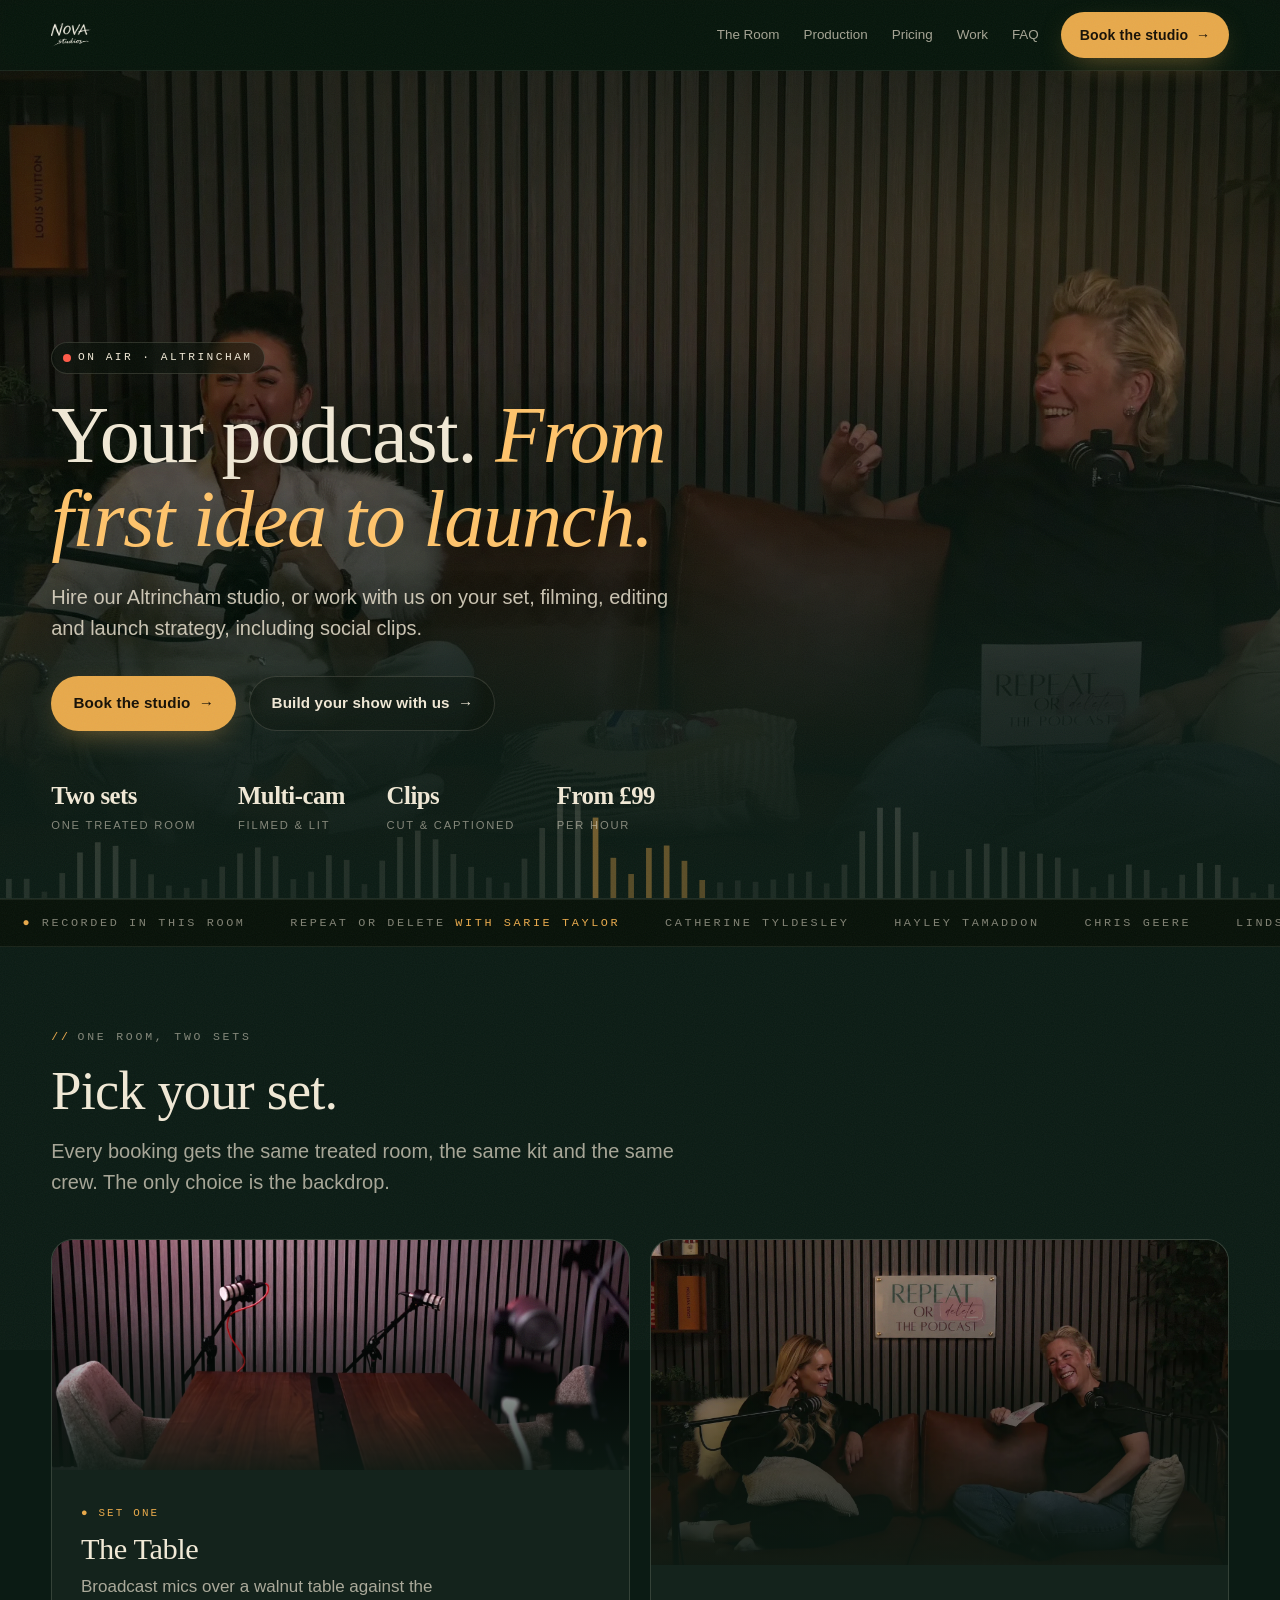
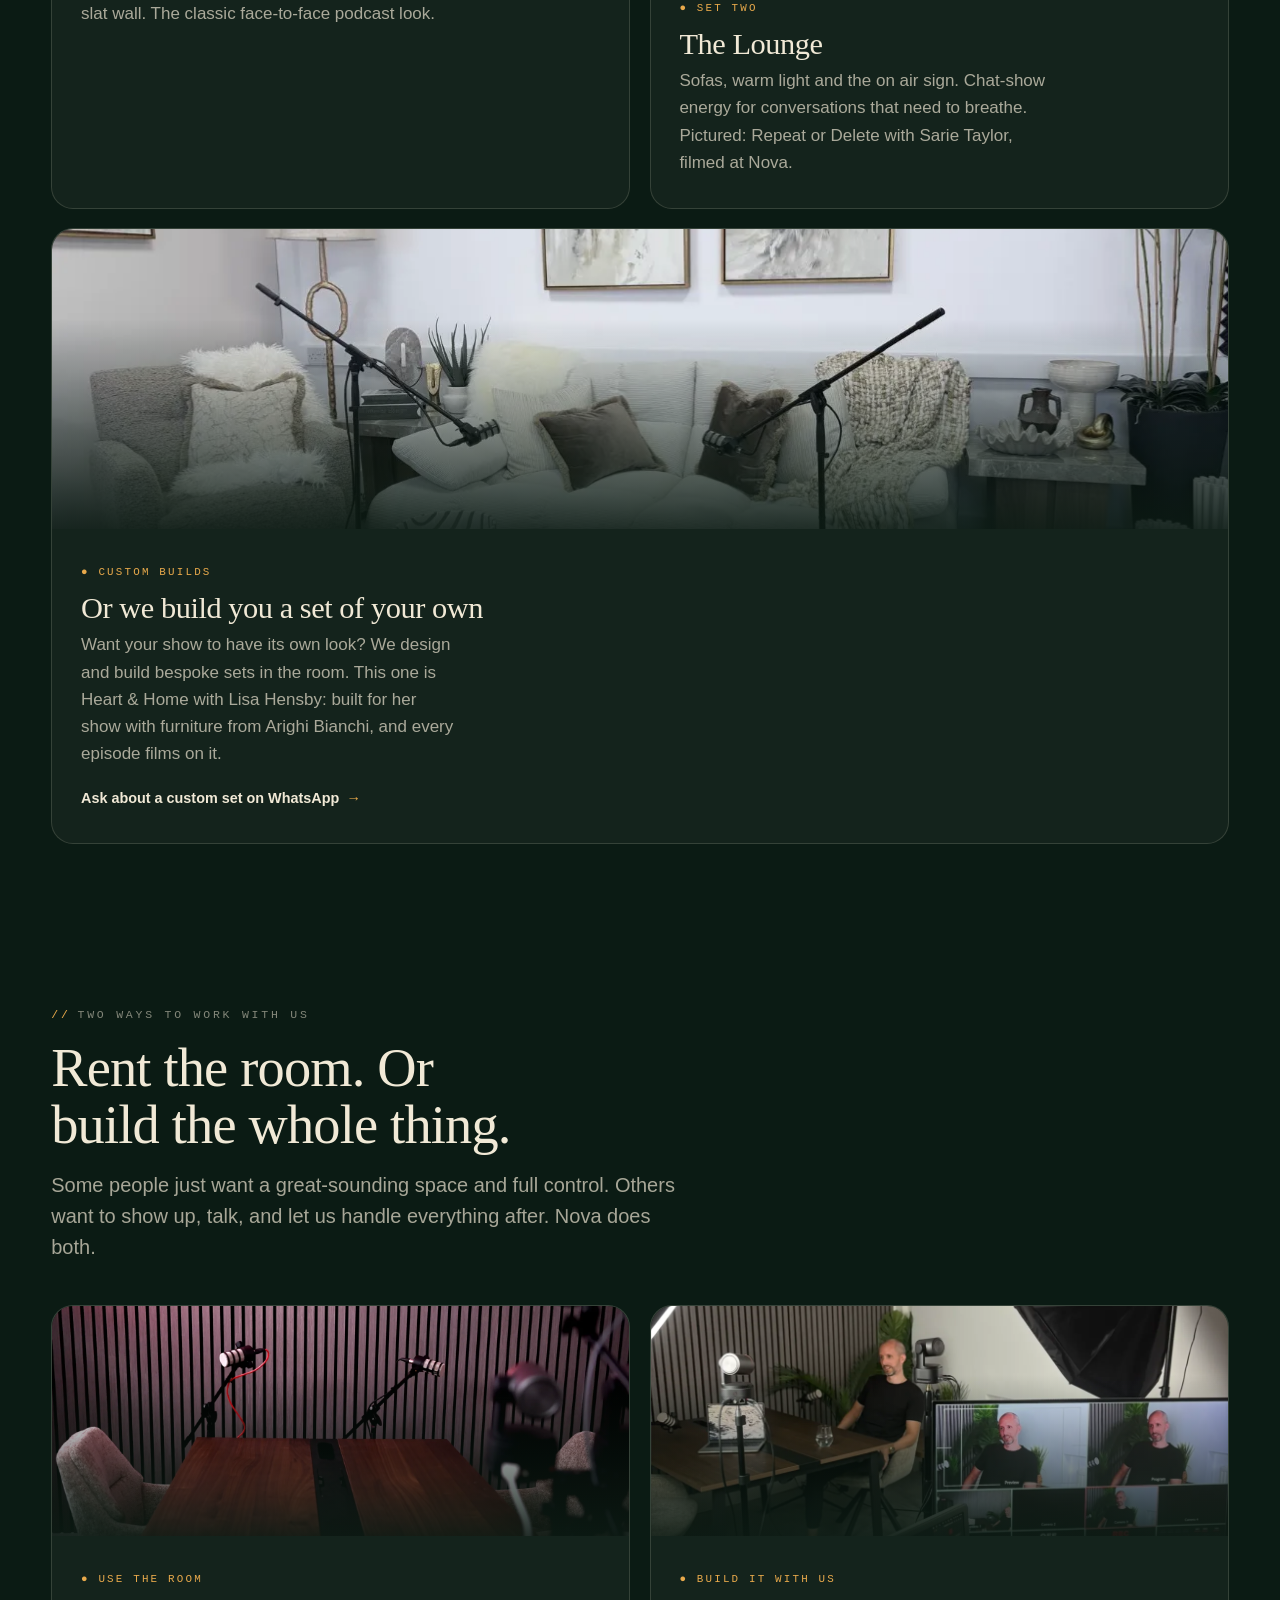
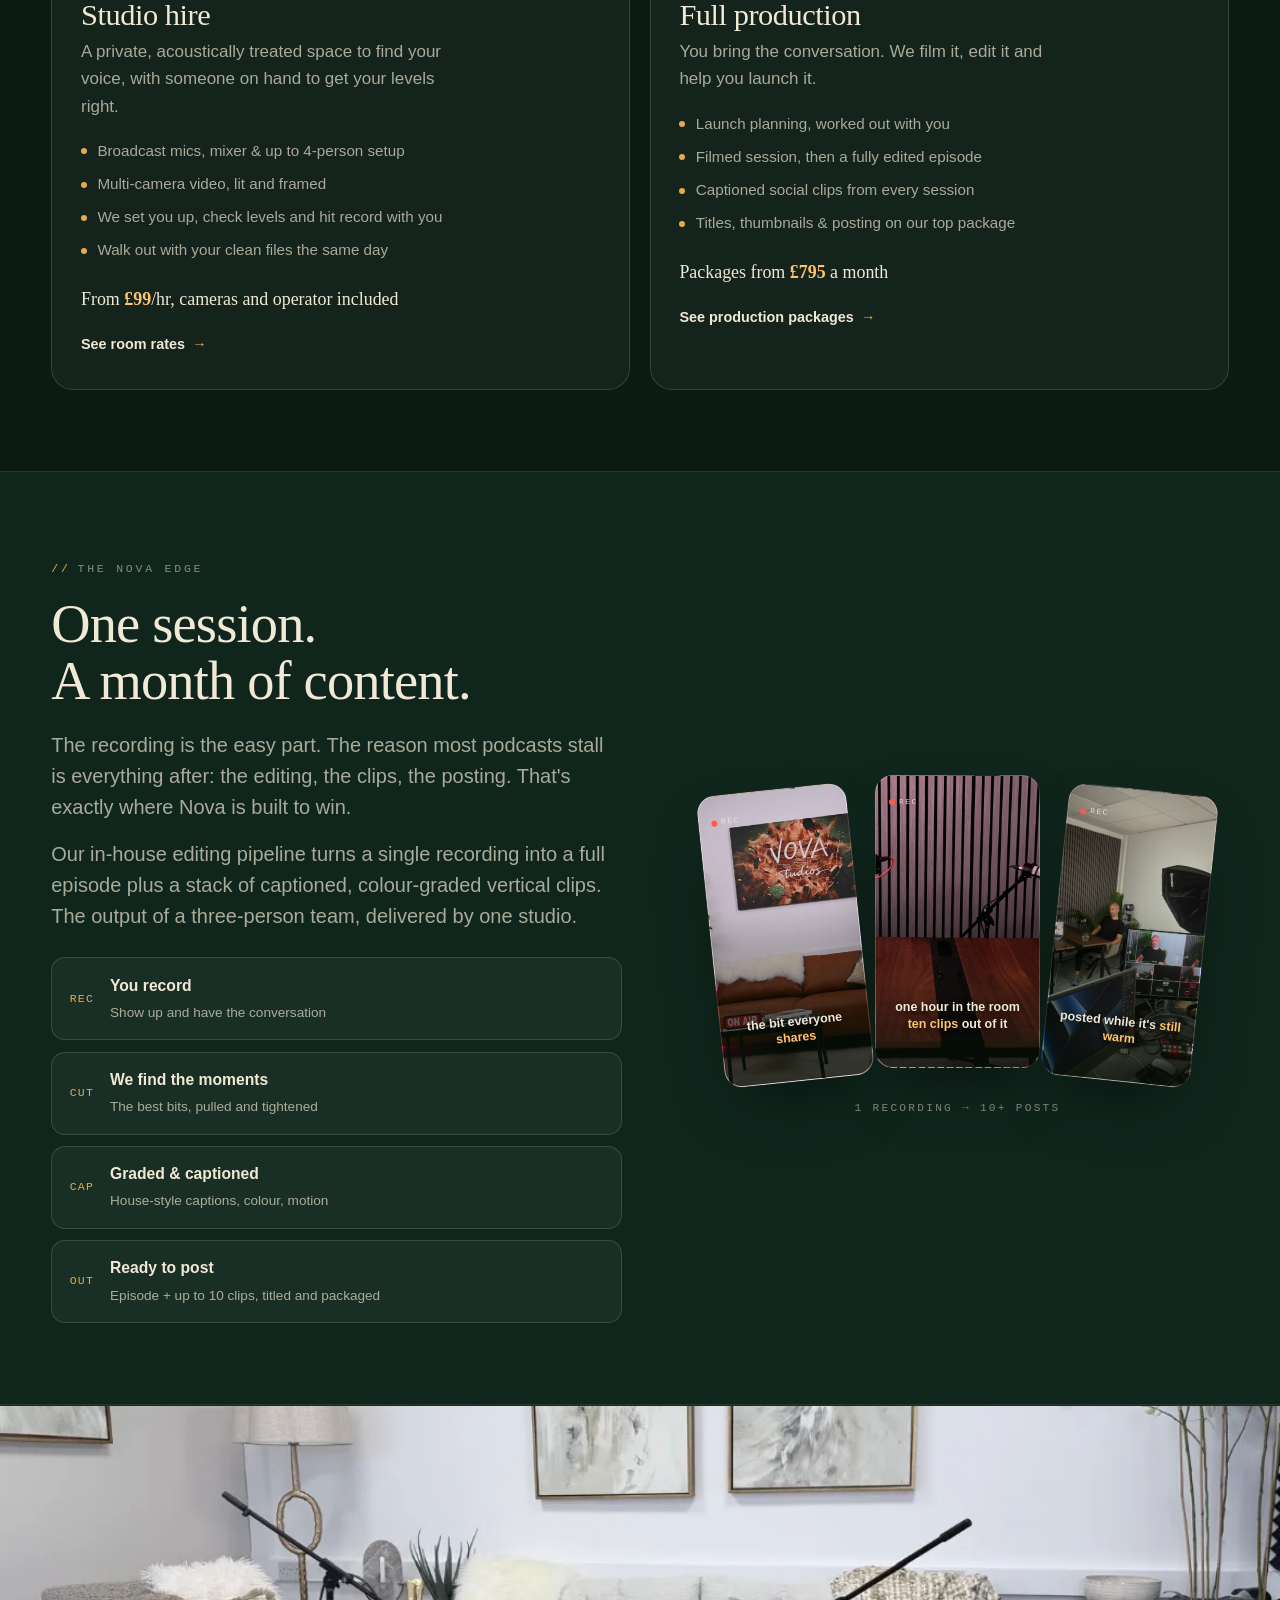
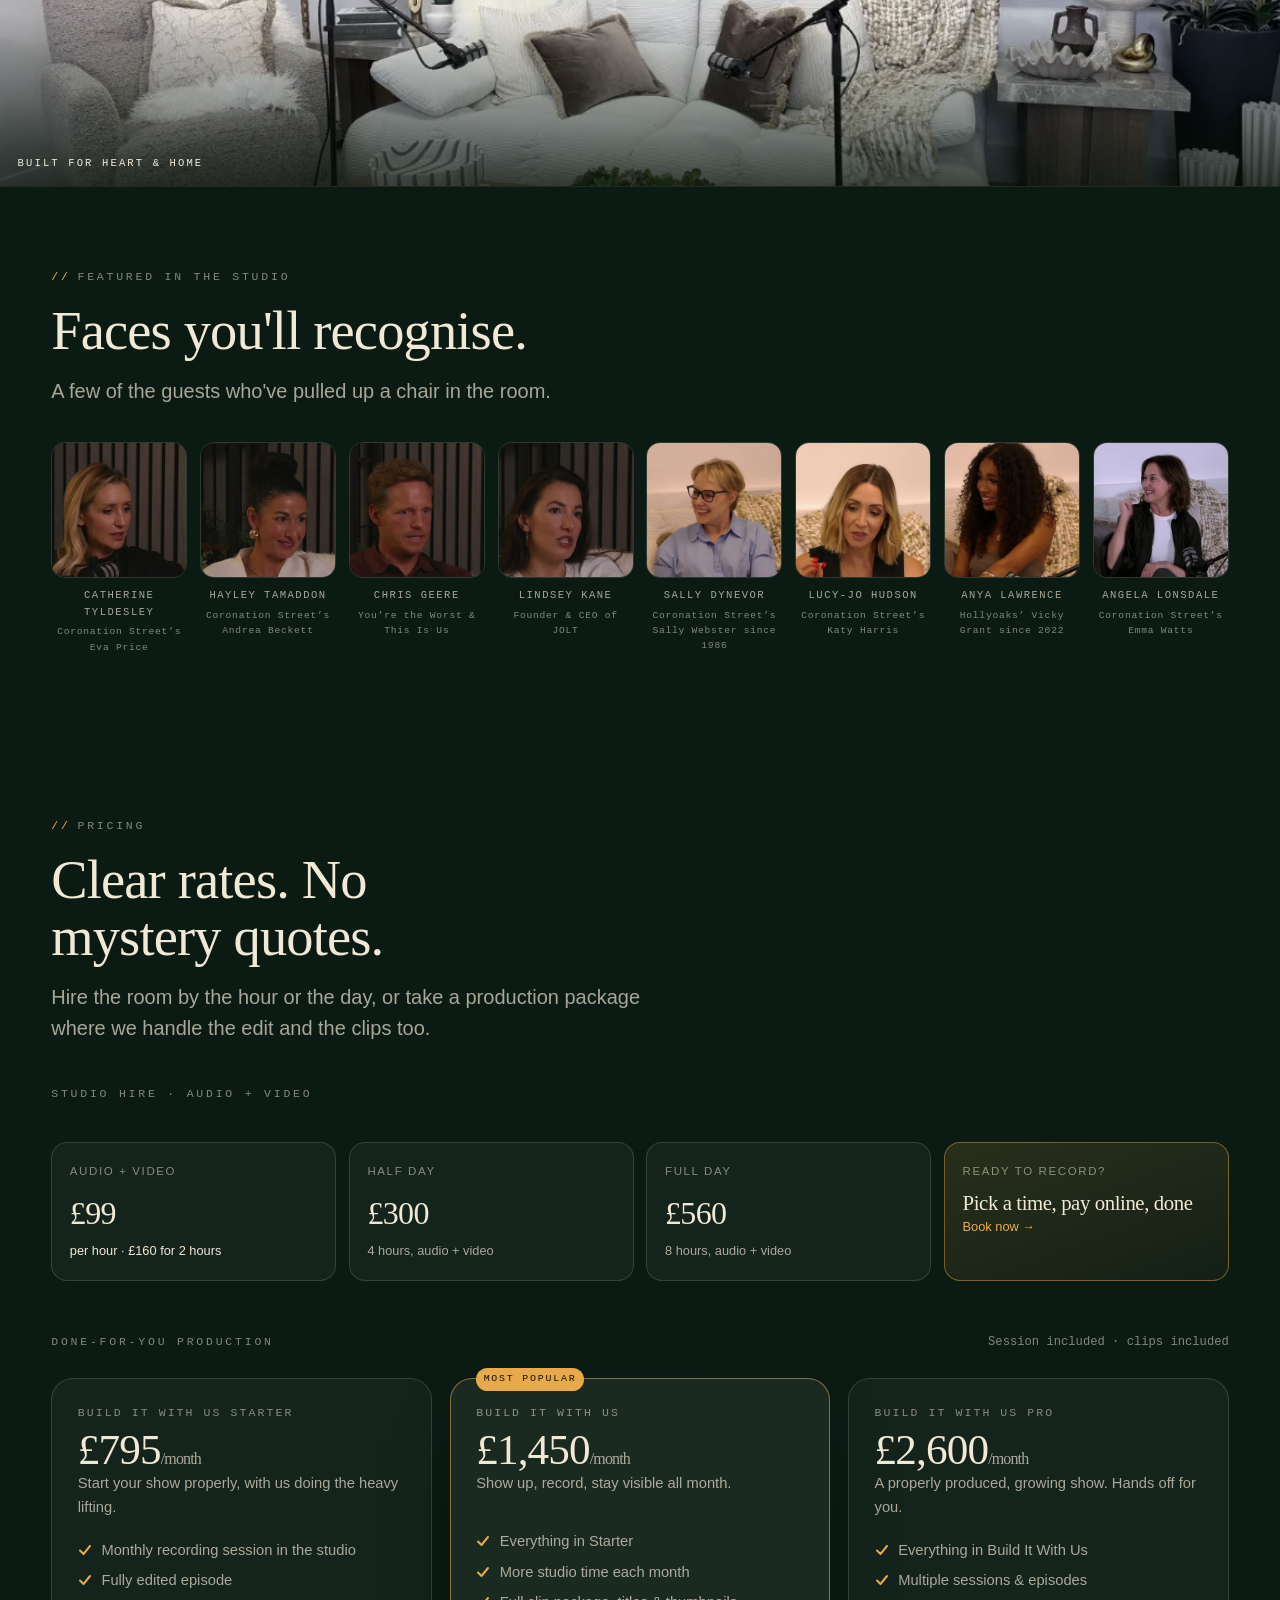
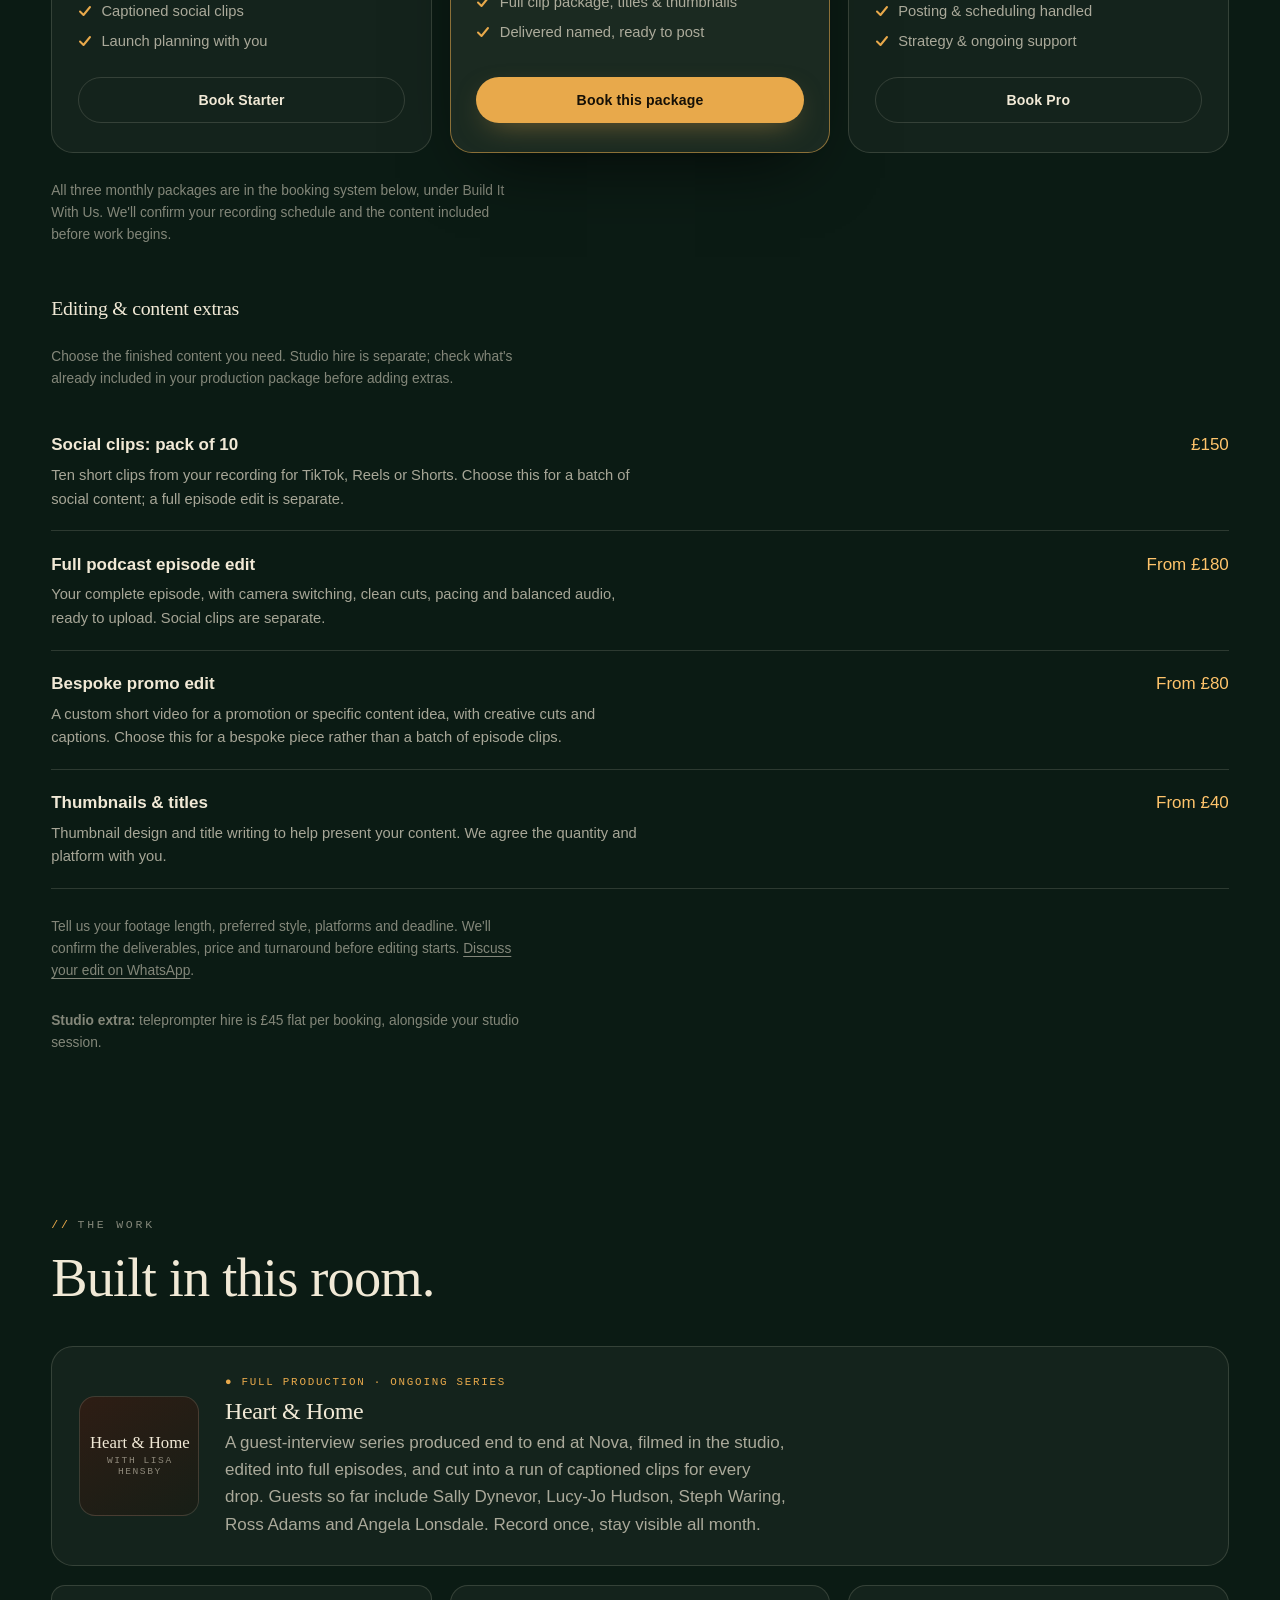
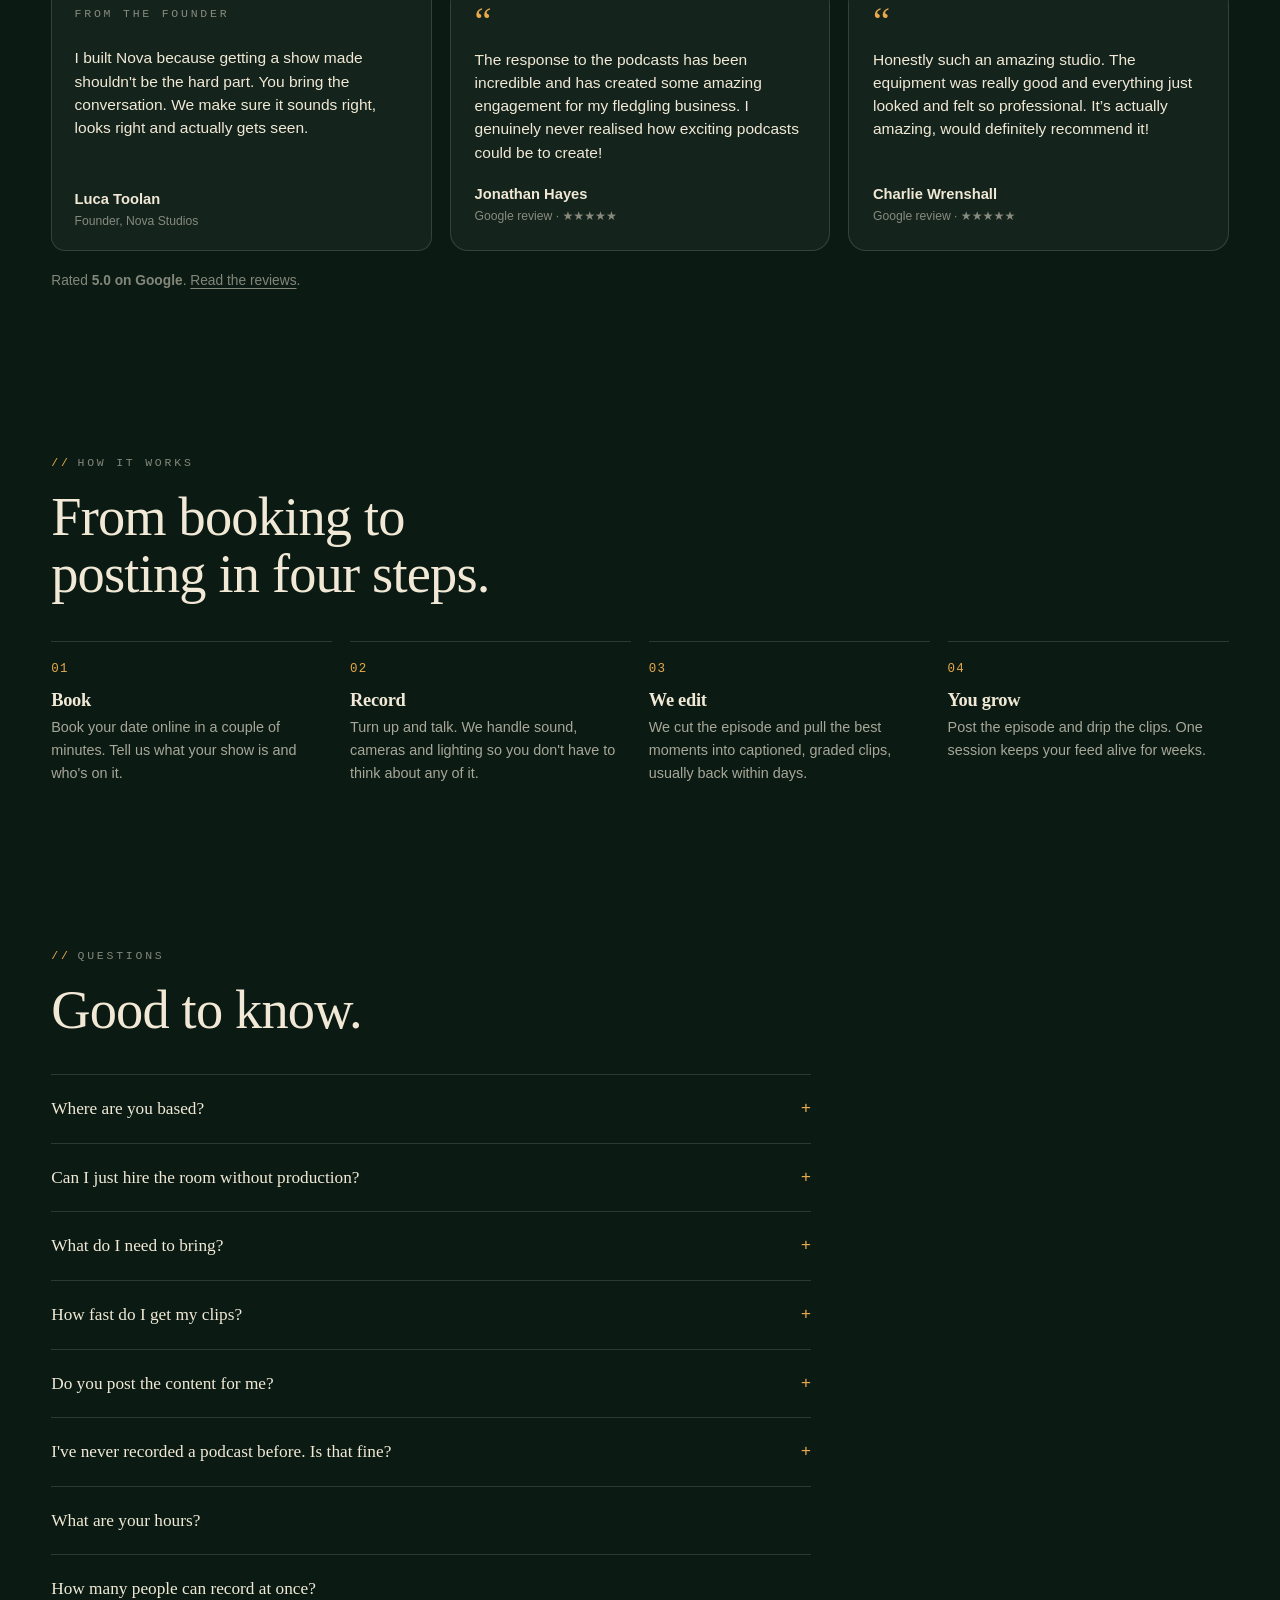
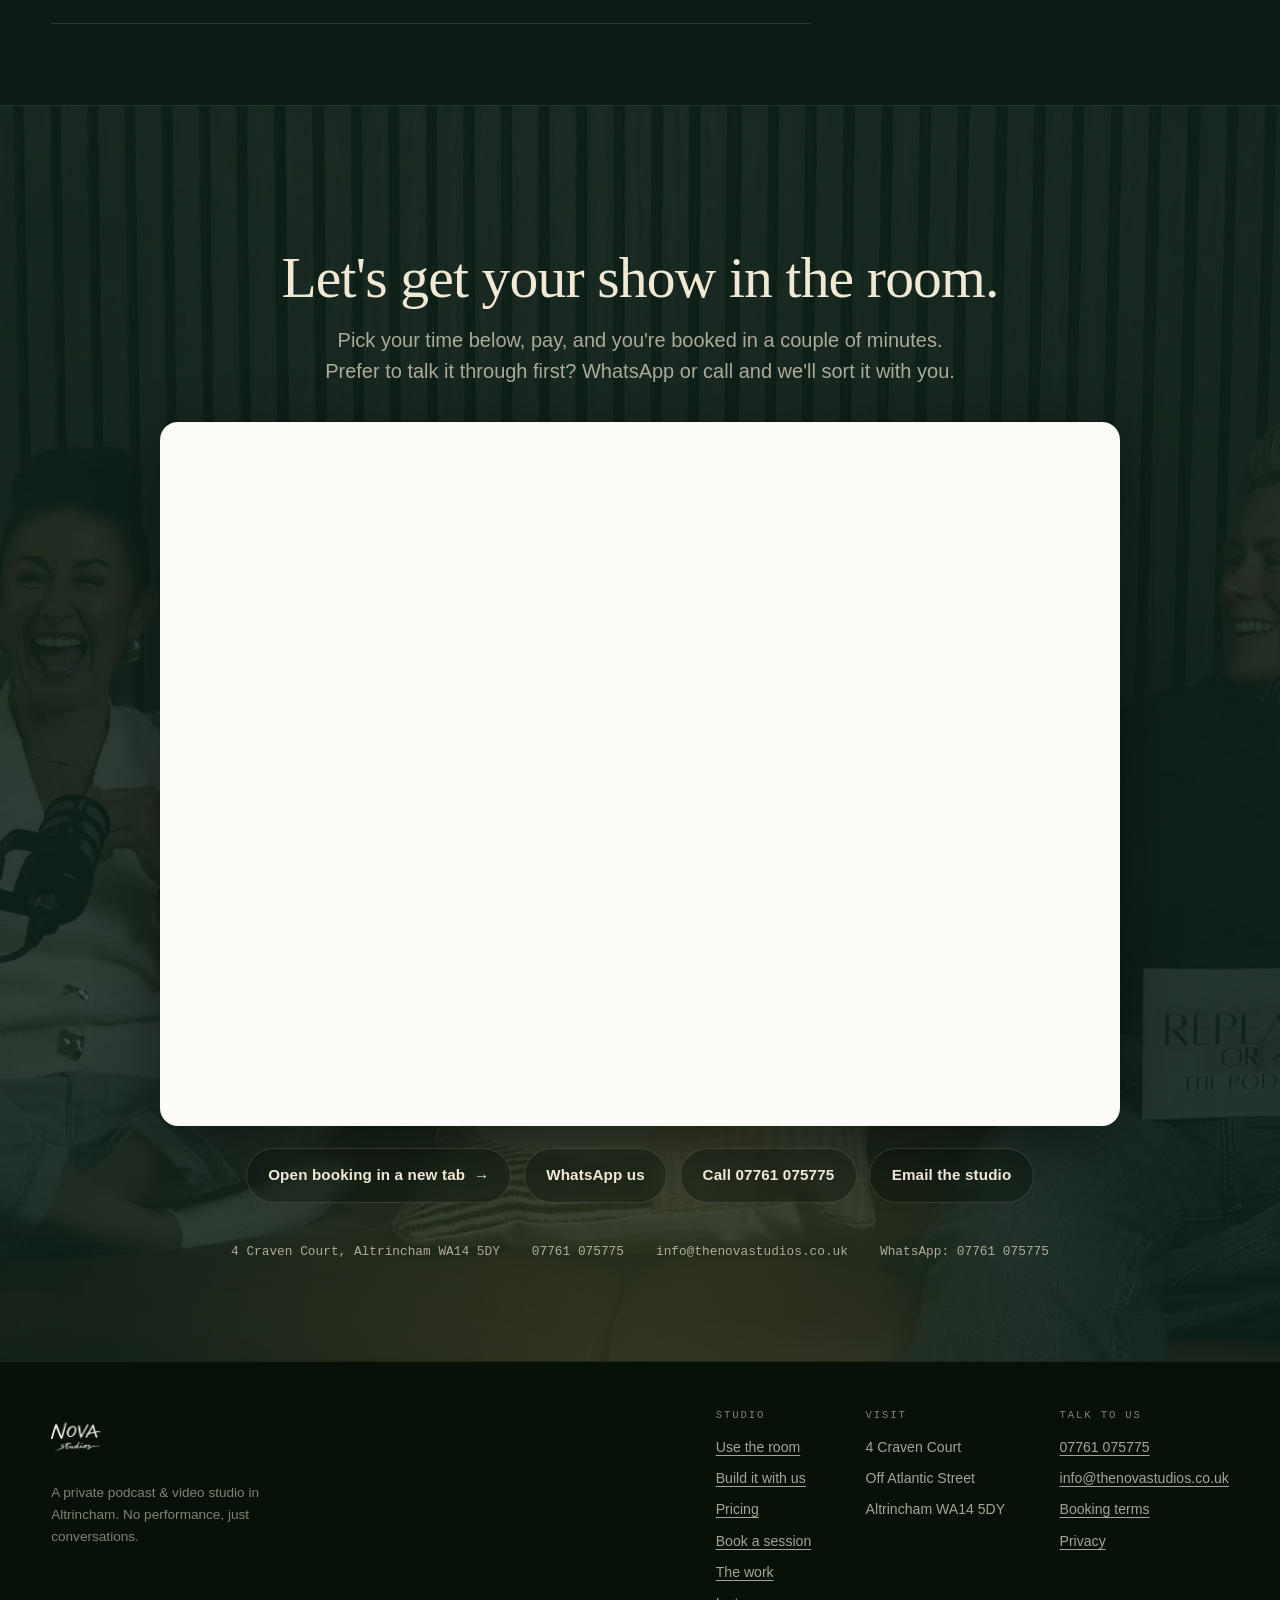
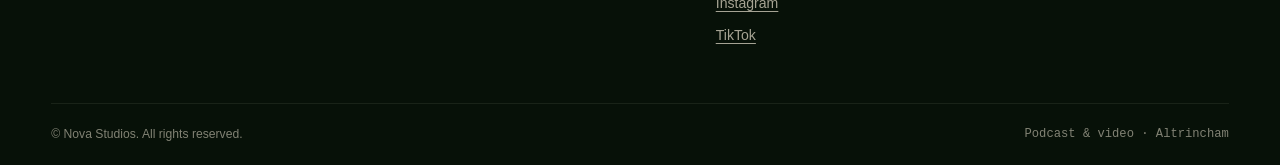
==== commit 79a8d640: "fix: explain editing services by finished output" ====
--- a/index.html
+++ b/index.html
@@ -231,6 +231,12 @@
   .rate .r .v{font-family:"Iowan Old Style",Palatino,Georgia,serif;font-size:2rem;margin-top:.45rem;letter-spacing:-.02em}
   .rate .r .u{font-size:.8rem;color:var(--ink-dim);margin-top:.1rem}
   .pkg-head{display:flex;align-items:baseline;justify-content:space-between;gap:1rem;margin-top:3.2rem;flex-wrap:wrap}
+  .edit-menu{margin:1.4rem 0 0}
+  .edit-menu>div{display:grid;grid-template-columns:minmax(0,1fr) auto;gap:.35rem 1.4rem;padding:1.2rem 0;border-bottom:1px solid var(--line)}
+  .edit-menu dt{font-weight:600}
+  .edit-menu dd{margin:0}
+  .edit-menu .cost{color:var(--accent-hot);white-space:nowrap}
+  .edit-menu .detail{grid-column:1/-1;max-width:72ch;font-size:.92rem;color:var(--ink-dim)}
   .packages{display:grid;grid-template-columns:repeat(3,1fr);gap:1.1rem;margin-top:1.6rem}
   @media(max-width:860px){.packages{grid-template-columns:1fr}}
   .pkg{position:relative;border:1px solid var(--line);border-radius:22px;padding:1.8rem 1.6rem;background:var(--card);
@@ -609,7 +615,19 @@
         <a class="btn" href="#book">Book Pro</a>
       </div>
     </div>
-    <p class="price-note reveal">All three are in the booking system below, under Build It With Us. Add-ons any time: 10 extra clips &pound;150, full episode edits from &pound;180, custom short-form edits from &pound;80, thumbnails &amp; titles from &pound;40. Not sure which fits? <a href="https://wa.me/447761075775?text=Hi%2C%20I%27d%20like%20to%20talk%20through%20the%20production%20packages" target="_blank" rel="noopener">WhatsApp us</a> and we'll work it out with you.</p>
+    <p class="price-note reveal">All three monthly packages are in the booking system below, under Build It With Us. We'll confirm your recording schedule and the content included before work begins.</p>
+    <div id="editing" class="reveal">
+      <div class="pkg-head"><h3 class="serif">Editing &amp; content extras</h3></div>
+      <p class="price-note">Choose the finished content you need. Studio hire is separate; check what's already included in your production package before adding extras.</p>
+      <dl class="edit-menu">
+        <div><dt>Social clips: pack of 10</dt><dd class="cost">&pound;150</dd><dd class="detail">Ten short clips from your recording for TikTok, Reels or Shorts. Choose this for a batch of social content; a full episode edit is separate.</dd></div>
+        <div><dt>Full podcast episode edit</dt><dd class="cost">From &pound;180</dd><dd class="detail">Your complete episode, with camera switching, clean cuts, pacing and balanced audio, ready to upload. Social clips are separate.</dd></div>
+        <div><dt>Bespoke promo edit</dt><dd class="cost">From &pound;80</dd><dd class="detail">A custom short video for a promotion or specific content idea, with creative cuts and captions. Choose this for a bespoke piece rather than a batch of episode clips.</dd></div>
+        <div><dt>Thumbnails &amp; titles</dt><dd class="cost">From &pound;40</dd><dd class="detail">Thumbnail design and title writing to help present your content. We agree the quantity and platform with you.</dd></div>
+      </dl>
+      <p class="price-note">Tell us your footage length, preferred style, platforms and deadline. We'll confirm the deliverables, price and turnaround before editing starts. <a href="https://wa.me/447761075775?text=Hi%2C%20I%27d%20like%20help%20choosing%20editing%20for%20my%20Nova%20recording.%20I%20need%3A%20%5Bfull%20episode%20%2F%2010%20social%20clips%20%2F%20bespoke%20promo%20%2F%20thumbnails%20and%20titles%5D.%20My%20deadline%20is%3A" target="_blank" rel="noopener">Discuss your edit on WhatsApp</a>.</p>
+      <p class="price-note"><strong>Studio extra:</strong> teleprompter hire is &pound;45 flat per booking, alongside your studio session.</p>
+    </div>
   </div>
 </section>
 
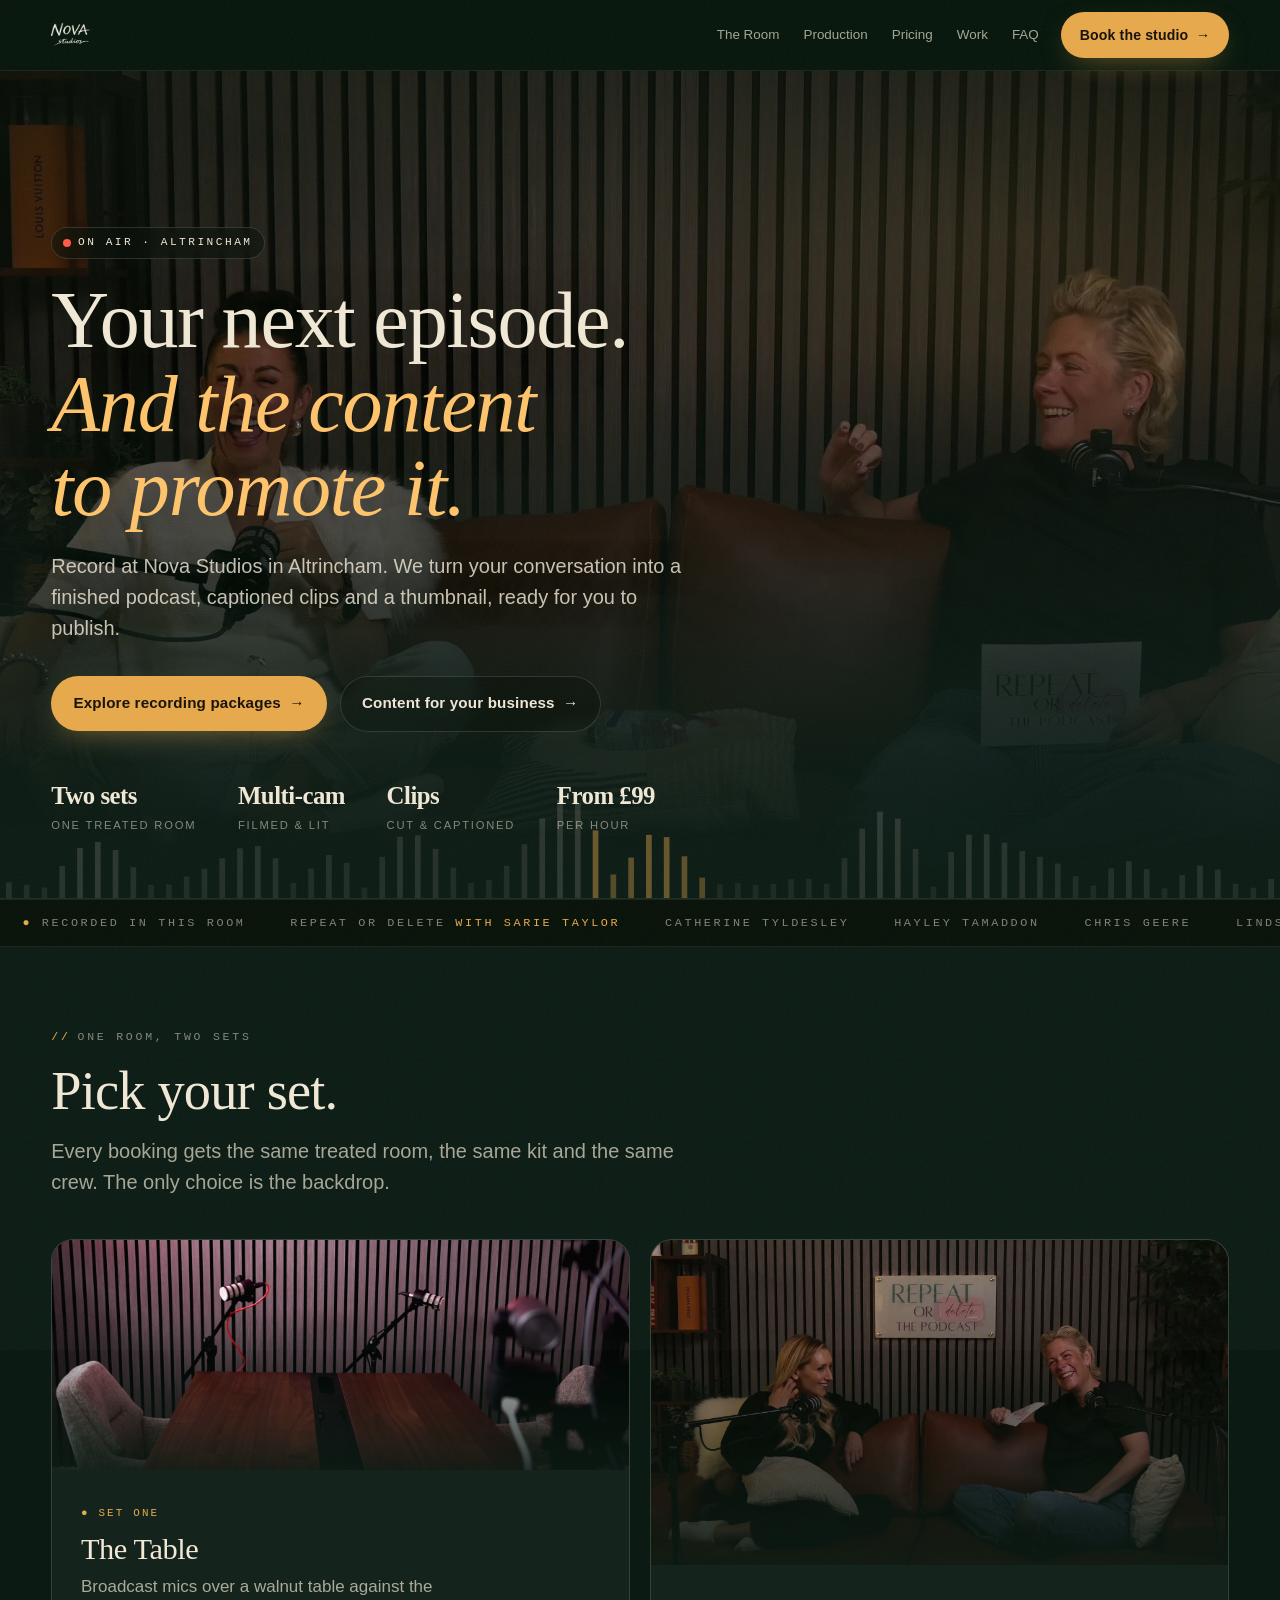
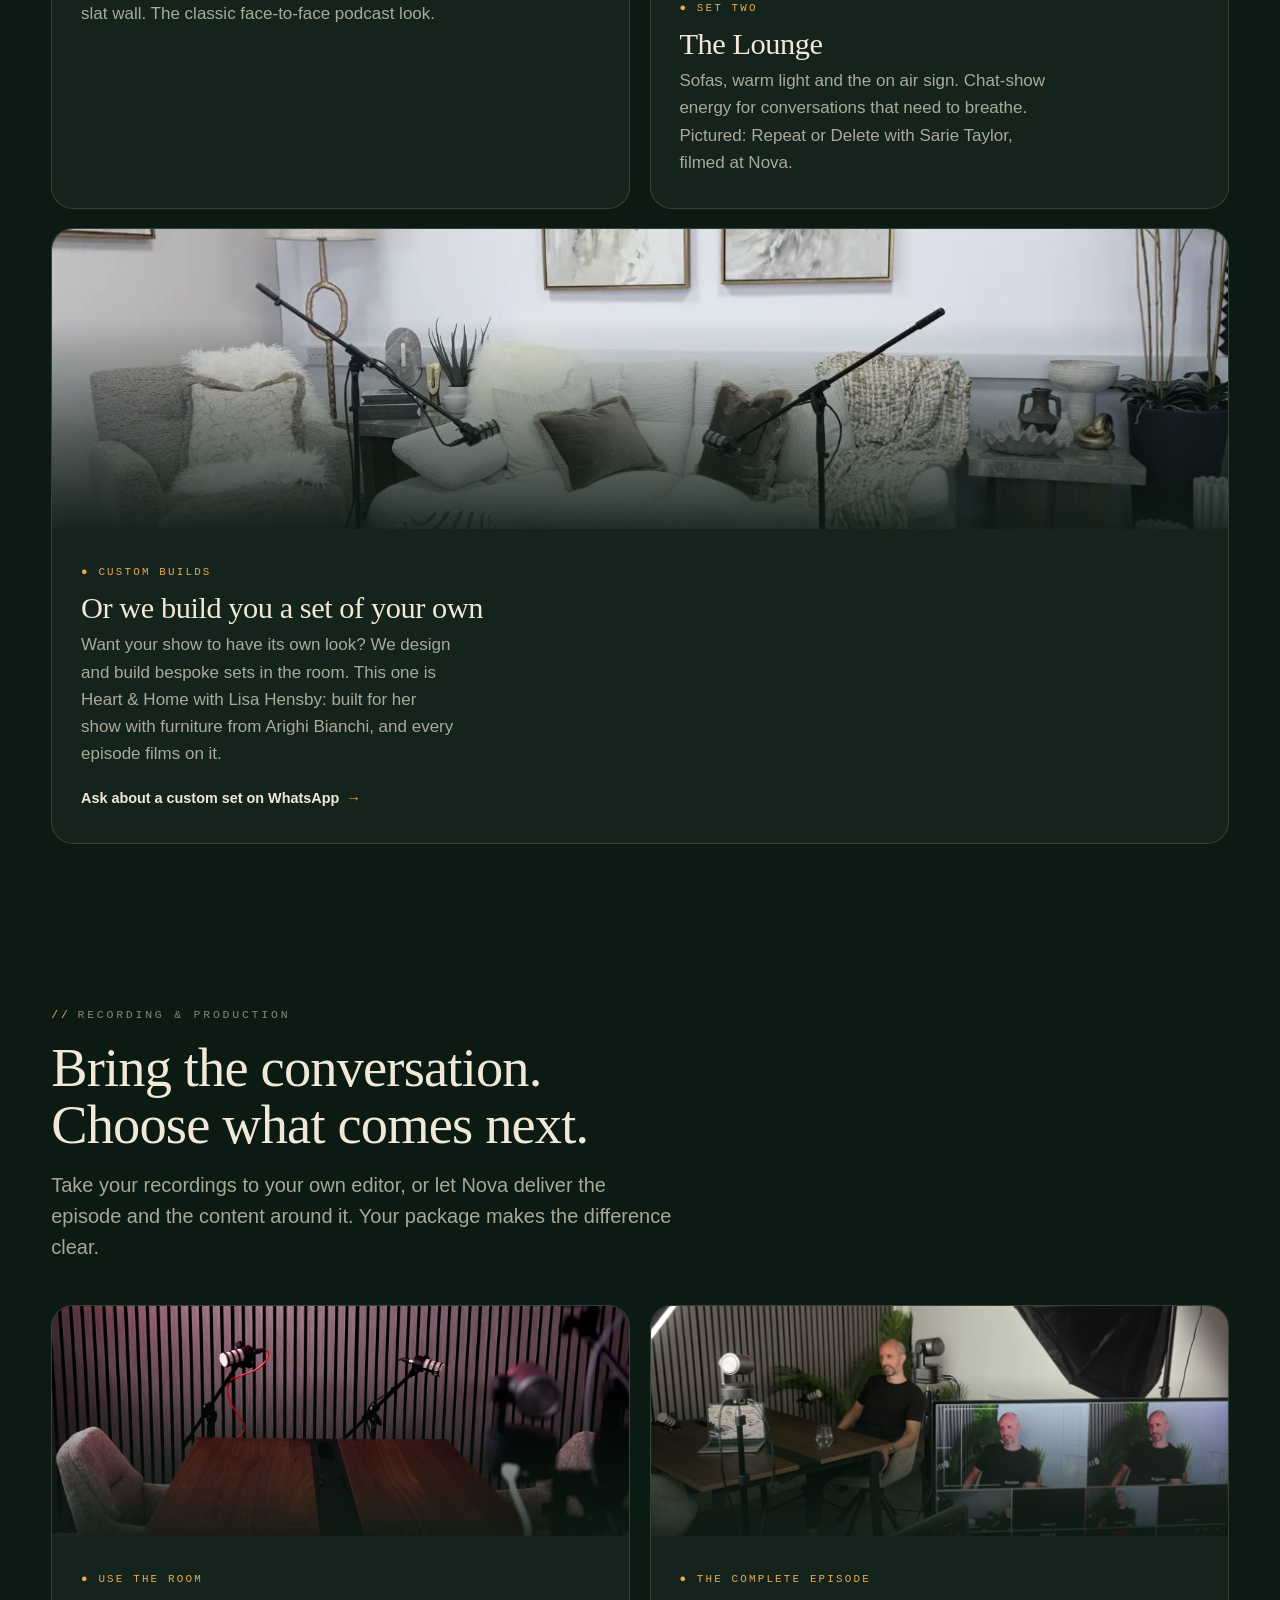
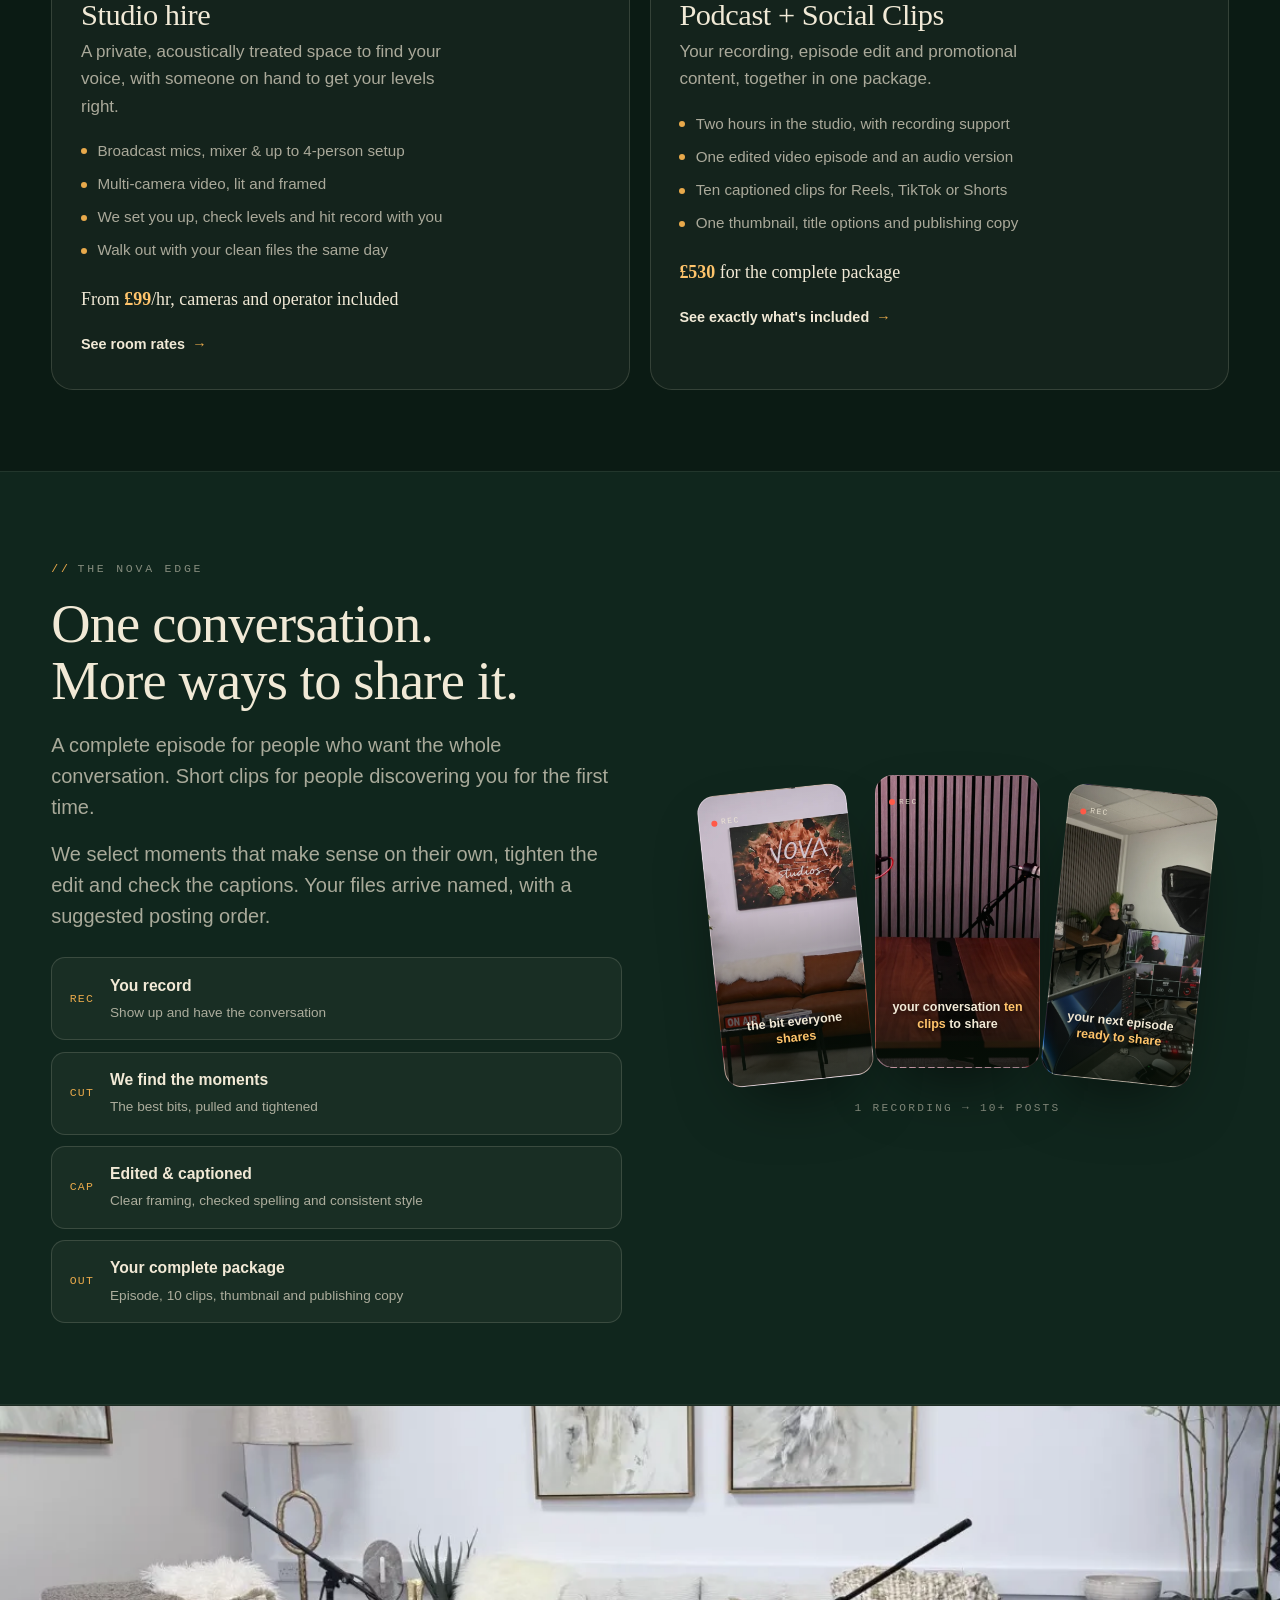
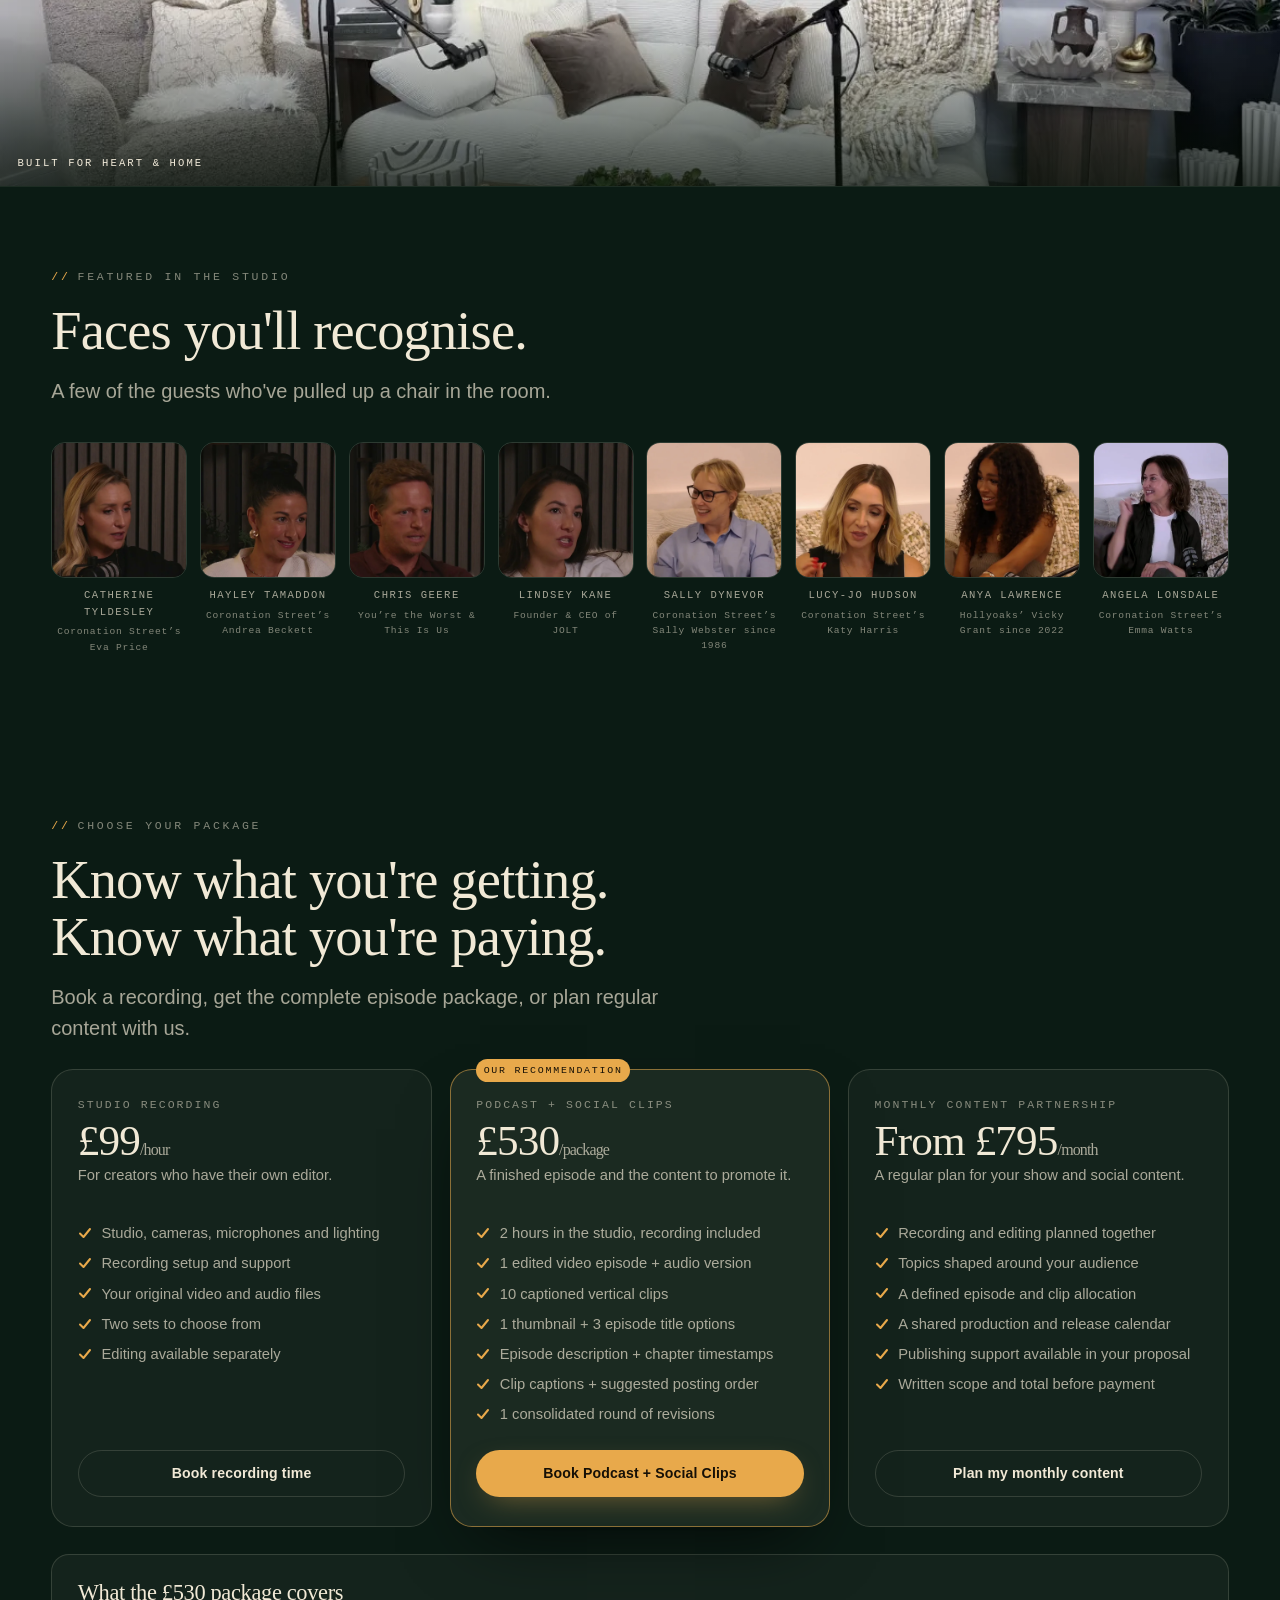
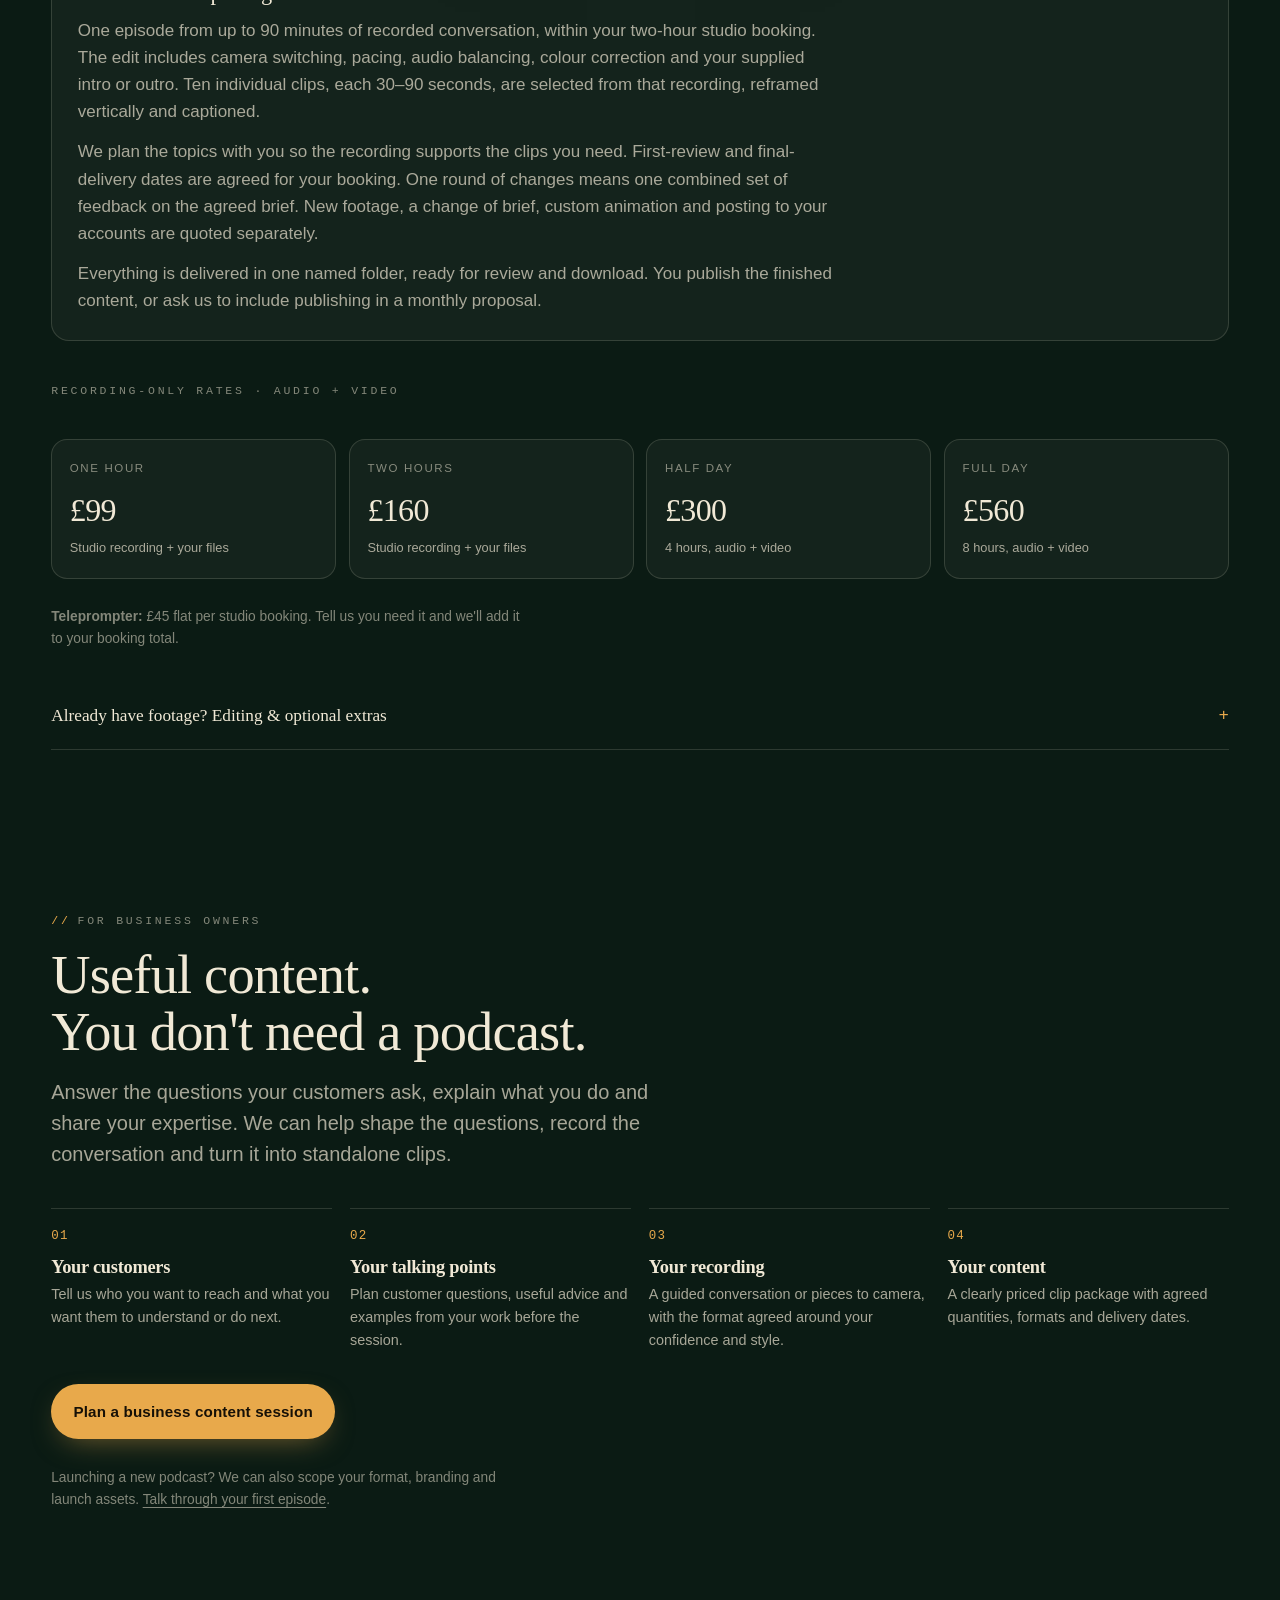
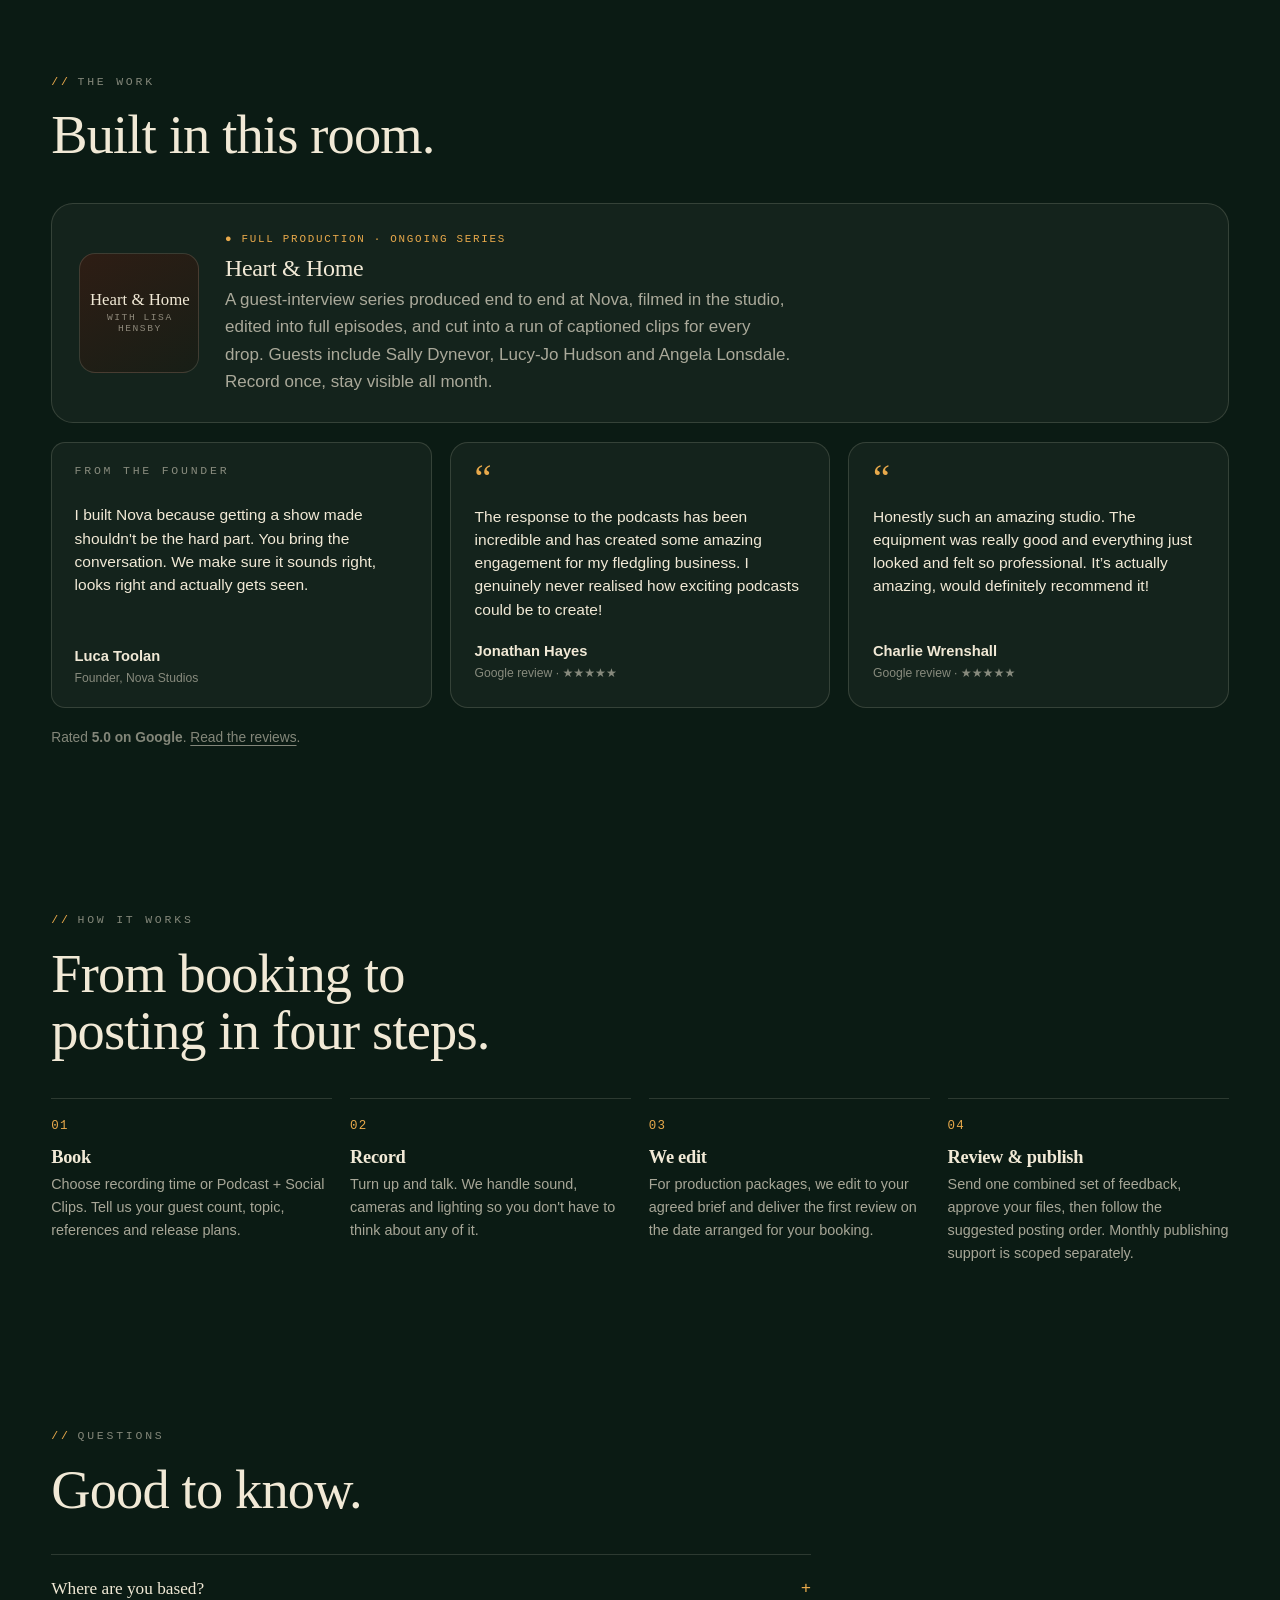
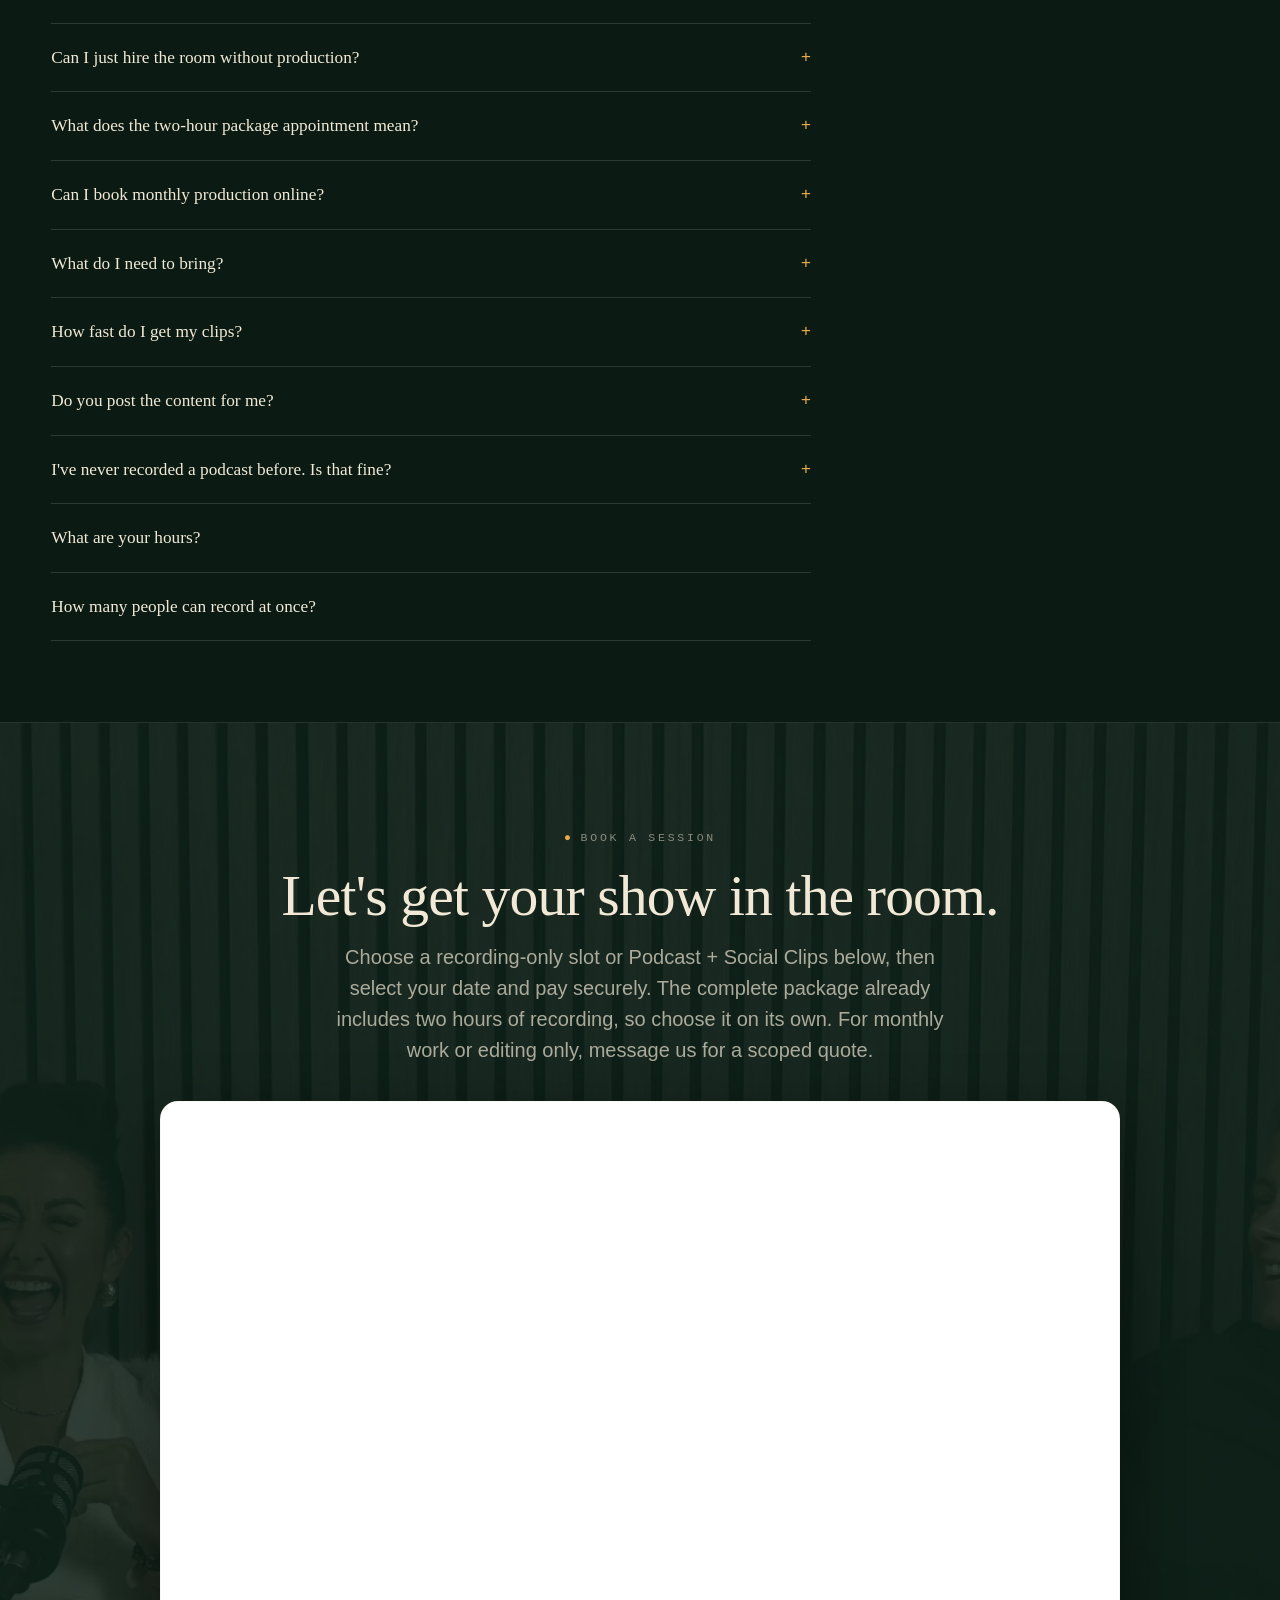
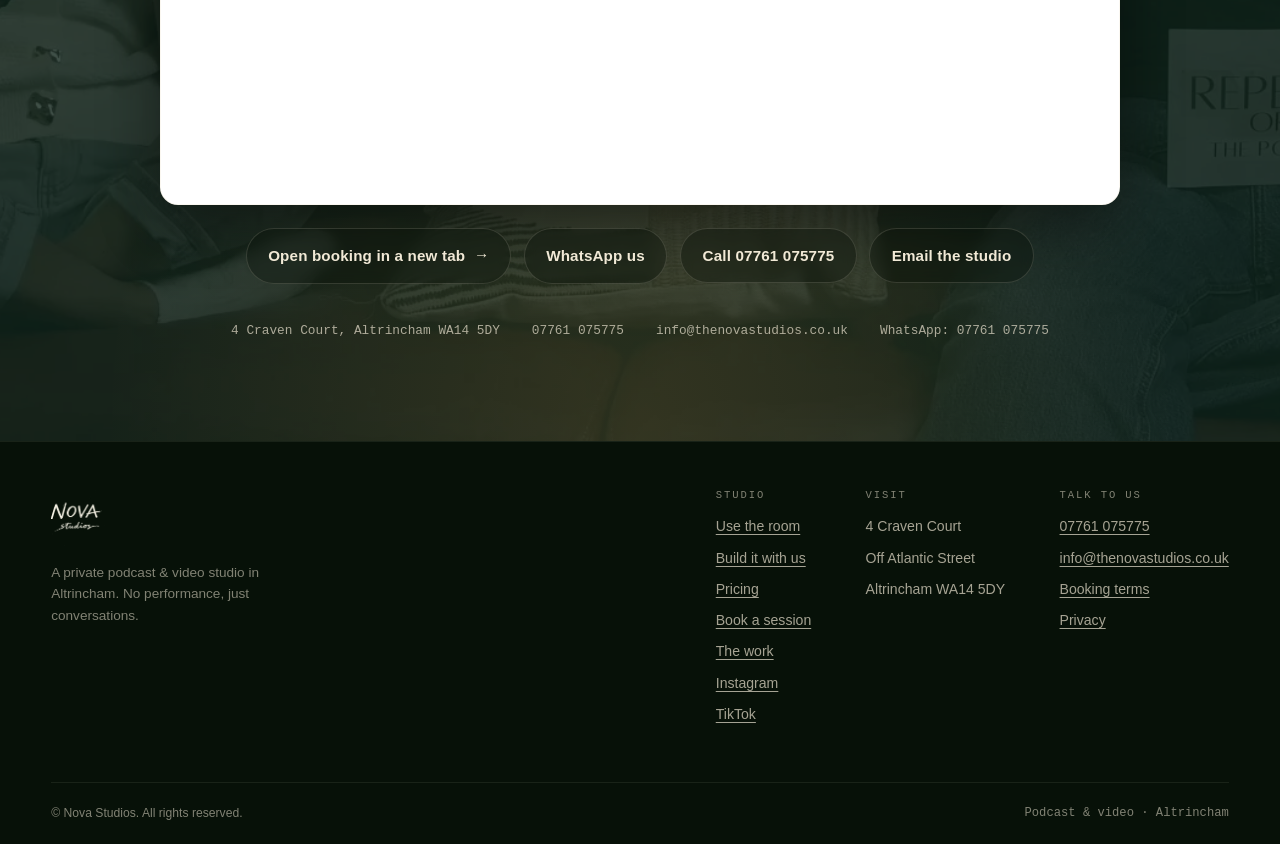
==== commit 787d969c: "feat: sell complete podcast packages with clear scope" ====
--- a/index.html
+++ b/index.html
@@ -6,7 +6,7 @@
 <title>Nova Studios | Podcast &amp; Video Studio in Altrincham</title>
 <link rel="icon" type="image/png" href="[data-uri]">
 <meta property="og:title" content="Nova Studios | Podcast &amp; Video Studio in Altrincham">
-<meta property="og:description" content="Nova Studios: a private podcast and video studio in Altrincham. Use the room, or build your whole show with us: filmed, edited, and turned into a month of clips.">
+<meta property="og:description" content="Record at Nova Studios in Altrincham. Choose studio hire, a complete podcast and social clips package, or monthly content support.">
 <meta property="og:type" content="website">
 <meta property="og:url" content="https://thenovastudios.co.uk/">
 <meta property="og:image" content="https://thenovastudios.co.uk/og.jpg">
@@ -15,7 +15,7 @@
 <script type="application/ld+json">{"@context": "https://schema.org", "@type": "LocalBusiness", "name": "Nova Studios", "url": "https://thenovastudios.co.uk/", "telephone": "+447761075775", "email": "info@thenovastudios.co.uk", "image": "https://thenovastudios.co.uk/og.jpg", "priceRange": "\u00a399-\u00a32600", "address": {"@type": "PostalAddress", "streetAddress": "4 Craven Court, Off Atlantic Street", "addressLocality": "Altrincham", "postalCode": "WA14 5DY", "addressCountry": "GB"}, "areaServed": "Greater Manchester", "sameAs": ["https://www.instagram.com/itsnovastudios", "https://www.tiktok.com/@itsnovastudios"], "geo": {"@type": "GeoCoordinates", "latitude": 53.3934, "longitude": -2.3607}, "openingHours": "Mo-Sa 08:00-17:00"}</script>
 
 
-<meta name="description" content="A private podcast and video studio in Altrincham. Use the room, or we build your whole show: filmed, edited, and turned into a month of clips."/>
+<meta name="description" content="Podcast recording in Altrincham from £99. Get a complete episode, 10 social clips and a thumbnail for £530, or plan regular business content with Nova."/>
 
 <style>
   /* ============ TOKENS — committed dark "on air" world ============ */
@@ -257,6 +257,12 @@
   .pkg:not(.feat) .btn:hover{border-color:var(--ink-faint);background:var(--card)}
   .price-note{margin-top:1.7rem;font-size:.86rem;color:var(--ink-faint);max-width:62ch}
 
+  .package-scope{margin-top:1.7rem;padding:1.6rem;border:1px solid var(--line);border-radius:18px;background:var(--card)}
+  .package-scope h3{font-size:1.4rem;margin-bottom:.8rem}
+  .package-scope p{color:var(--ink-dim);max-width:80ch;margin-top:.8rem}
+  #editing{margin-top:2rem}
+  #editing details>p{padding-bottom:1rem}
+
   /* ---- work / proof ---- */
   .featured{display:grid;grid-template-columns:auto 1fr;gap:1.6rem;align-items:center;
     border:1px solid var(--line);border-radius:22px;padding:1.7rem;background:var(--card);margin-top:2.4rem}
@@ -358,11 +364,11 @@
   <canvas id="wave" aria-hidden="true"></canvas>
   <div class="wrap hero-in">
     <span class="onair"><span class="dot"></span> On air &middot; Altrincham</span>
-    <h1 class="hero-h serif">Your podcast. <em>From first idea to launch.</em></h1>
-    <p class="lede">Hire our Altrincham studio, or work with us on your set, filming, editing and launch strategy, including social clips.</p>
+    <h1 class="hero-h serif">Your next episode. <em>And the content to promote it.</em></h1>
+    <p class="lede">Record at Nova Studios in Altrincham. We turn your conversation into a finished podcast, captioned clips and a thumbnail, ready for you to publish.</p>
     <div class="hero-cta">
-      <a class="btn primary" href="#book">Book the studio <span class="arw">&rarr;</span></a>
-      <a class="btn ghost" href="#production">Build your show with us <span class="arw">&rarr;</span></a>
+      <a class="btn primary" href="#pricing">Explore recording packages <span class="arw">&rarr;</span></a>
+      <a class="btn ghost" href="#content-sessions">Content for your business <span class="arw">&rarr;</span></a>
     </div>
     <div class="hero-meta">
       <div class="m"><b>Two sets</b><span>One treated room</span></div>
@@ -386,8 +392,8 @@
       <span>Heart &amp; Home <b>with Lisa Hensby</b></span>
       <span>Sally Dynevor</span>
       <span>Lucy-Jo Hudson</span>
-      <span>Steph Waring</span>
-      <span>Ross Adams</span>
+
+
       <span>Angela Lonsdale</span>
     </div>
     <div class="set" aria-hidden="true">
@@ -400,8 +406,8 @@
       <span>Heart &amp; Home <b>with Lisa Hensby</b></span>
       <span>Sally Dynevor</span>
       <span>Lucy-Jo Hudson</span>
-      <span>Steph Waring</span>
-      <span>Ross Adams</span>
+
+
       <span>Angela Lonsdale</span>
     </div>
   </div>
@@ -449,9 +455,9 @@
 <section id="room">
   <div class="wrap">
     <div class="sec-head reveal">
-      <span class="eyebrow"><span class="tk">//</span> Two ways to work with us</span>
-      <h2 class="big serif">Rent the room. Or build the whole thing.</h2>
-      <p class="lede">Some people just want a great-sounding space and full control. Others want to show up, talk, and let us handle everything after. Nova does both.</p>
+      <span class="eyebrow"><span class="tk">//</span> Recording &amp; production</span>
+      <h2 class="big serif">Bring the conversation.<br>Choose what comes next.</h2>
+      <p class="lede">Take your recordings to your own editor, or let Nova deliver the episode and the content around it. Your package makes the difference clear.</p>
     </div>
 
     <div class="paths">
@@ -475,17 +481,17 @@
       <div class="path reveal" id="production">
         <div class="ph" style="background-image:var(--img-prod)"></div>
         <div class="body">
-          <span class="tag">&#9679; Build it with us</span>
-          <h3>Full production</h3>
-          <p class="sub">You bring the conversation. We film it, edit it and help you launch it.</p>
+          <span class="tag">&#9679; The complete episode</span>
+          <h3>Podcast + Social Clips</h3>
+          <p class="sub">Your recording, episode edit and promotional content, together in one package.</p>
           <ul>
-            <li>Launch planning, worked out with you</li>
-            <li>Filmed session, then a fully edited episode</li>
-            <li>Captioned social clips from every session</li>
-            <li>Titles, thumbnails &amp; posting on our top package</li>
+            <li>Two hours in the studio, with recording support</li>
+            <li>One edited video episode and an audio version</li>
+            <li>Ten captioned clips for Reels, TikTok or Shorts</li>
+            <li>One thumbnail, title options and publishing copy</li>
           </ul>
-          <p class="price">Packages from <b>&pound;795</b> a month</p>
-          <a class="go" href="#pricing">See production packages <span class="arw">&rarr;</span></a>
+          <p class="price"><b>&pound;530</b> for the complete package</p>
+          <a class="go" href="#pricing">See exactly what's included <span class="arw">&rarr;</span></a>
         </div>
       </div>
     </div>
@@ -497,14 +503,14 @@
   <div class="wrap edge-grid">
     <div class="reveal">
       <span class="eyebrow"><span class="tk">//</span> The Nova edge</span>
-      <h2 class="big serif" style="margin-top:1rem">One session.<br>A month of content.</h2>
-      <p class="lede" style="margin-top:1.2rem">The recording is the easy part. The reason most podcasts stall is everything after: the editing, the clips, the posting. That's exactly where Nova is built to win.</p>
-      <p class="lede" style="margin-top:1rem">Our in-house editing pipeline turns a single recording into a full episode plus a stack of captioned, colour-graded vertical clips. The output of a three-person team, delivered by one studio.</p>
+      <h2 class="big serif" style="margin-top:1rem">One conversation.<br>More ways to share it.</h2>
+      <p class="lede" style="margin-top:1.2rem">A complete episode for people who want the whole conversation. Short clips for people discovering you for the first time.</p>
+      <p class="lede" style="margin-top:1rem">We select moments that make sense on their own, tighten the edit and check the captions. Your files arrive named, with a suggested posting order.</p>
       <div class="pipeline">
         <div class="pl-row"><span class="n">REC</span><div class="t"><b>You record</b><span>Show up and have the conversation</span></div></div>
         <div class="pl-row"><span class="n">CUT</span><div class="t"><b>We find the moments</b><span>The best bits, pulled and tightened</span></div></div>
-        <div class="pl-row"><span class="n">CAP</span><div class="t"><b>Graded &amp; captioned</b><span>House-style captions, colour, motion</span></div></div>
-        <div class="pl-row"><span class="n">OUT</span><div class="t"><b>Ready to post</b><span>Episode + up to 10 clips, titled and packaged</span></div></div>
+        <div class="pl-row"><span class="n">CAP</span><div class="t"><b>Edited &amp; captioned</b><span>Clear framing, checked spelling and consistent style</span></div></div>
+        <div class="pl-row"><span class="n">OUT</span><div class="t"><b>Your complete package</b><span>Episode, 10 clips, thumbnail and publishing copy</span></div></div>
       </div>
     </div>
     <div class="reveal">
@@ -515,11 +521,11 @@
         </div>
         <div class="phone" style="background-image:var(--img-session)">
           <div class="hud"><span class="r"></span>REC</div>
-          <div class="cap">one hour in the room <i>ten clips</i> out of it</div>
+          <div class="cap">your conversation <i>ten clips</i> to share</div>
         </div>
         <div class="phone" style="background-image:var(--img-prod)">
           <div class="hud"><span class="r"></span>REC</div>
-          <div class="cap">posted while it's <i>still warm</i></div>
+          <div class="cap">your next episode <i>ready to share</i></div>
         </div>
       </div>
       <p class="mono" style="text-align:center;font-size:.7rem;letter-spacing:.2em;text-transform:uppercase;color:var(--ink-faint);margin-top:1rem">1 recording &rarr; 10+ posts</p>
@@ -559,75 +565,100 @@
 <section id="pricing">
   <div class="wrap">
     <div class="sec-head reveal">
-      <span class="eyebrow"><span class="tk">//</span> Pricing</span>
-      <h2 class="big serif">Clear rates. No mystery quotes.</h2>
-      <p class="lede">Hire the room by the hour or the day, or take a production package where we handle the edit and the clips too.</p>
-    </div>
-
-    <span class="eyebrow reveal" style="display:block;margin-top:2.6rem">Studio hire &middot; audio + video</span>
+      <span class="eyebrow"><span class="tk">//</span> Choose your package</span>
+      <h2 class="big serif">Know what you're getting.<br>Know what you're paying.</h2>
+      <p class="lede">Book a recording, get the complete episode package, or plan regular content with us.</p>
+    </div>
+    <div class="packages">
+      <div class="pkg reveal">
+        <h3 class="name">Studio Recording</h3>
+        <div class="cost">&pound;99<small>/hour</small></div>
+        <p class="who">For creators who have their own editor.</p>
+        <ul>
+          <li><svg aria-hidden="true" width="14" height="14" viewBox="0 0 14 14" fill="none"><path d="M2 7.5 5.5 11 12 3" stroke="currentColor" stroke-width="2" stroke-linecap="round" stroke-linejoin="round"/></svg> Studio, cameras, microphones and lighting</li>
+          <li><svg aria-hidden="true" width="14" height="14" viewBox="0 0 14 14" fill="none"><path d="M2 7.5 5.5 11 12 3" stroke="currentColor" stroke-width="2" stroke-linecap="round" stroke-linejoin="round"/></svg> Recording setup and support</li>
+          <li><svg aria-hidden="true" width="14" height="14" viewBox="0 0 14 14" fill="none"><path d="M2 7.5 5.5 11 12 3" stroke="currentColor" stroke-width="2" stroke-linecap="round" stroke-linejoin="round"/></svg> Your original video and audio files</li>
+          <li><svg aria-hidden="true" width="14" height="14" viewBox="0 0 14 14" fill="none"><path d="M2 7.5 5.5 11 12 3" stroke="currentColor" stroke-width="2" stroke-linecap="round" stroke-linejoin="round"/></svg> Two sets to choose from</li>
+          <li><svg aria-hidden="true" width="14" height="14" viewBox="0 0 14 14" fill="none"><path d="M2 7.5 5.5 11 12 3" stroke="currentColor" stroke-width="2" stroke-linecap="round" stroke-linejoin="round"/></svg> Editing available separately</li>
+        </ul>
+        <a class="btn" href="#book">Book recording time</a>
+      </div>
+      <div class="pkg feat reveal" id="episode-package">
+        <span class="badge">Our recommendation</span>
+        <h3 class="name">Podcast + Social Clips</h3>
+        <div class="cost">&pound;530<small>/package</small></div>
+        <p class="who">A finished episode and the content to promote it.</p>
+        <ul>
+          <li><svg aria-hidden="true" width="14" height="14" viewBox="0 0 14 14" fill="none"><path d="M2 7.5 5.5 11 12 3" stroke="currentColor" stroke-width="2" stroke-linecap="round" stroke-linejoin="round"/></svg> 2 hours in the studio, recording included</li>
+          <li><svg aria-hidden="true" width="14" height="14" viewBox="0 0 14 14" fill="none"><path d="M2 7.5 5.5 11 12 3" stroke="currentColor" stroke-width="2" stroke-linecap="round" stroke-linejoin="round"/></svg> 1 edited video episode + audio version</li>
+          <li><svg aria-hidden="true" width="14" height="14" viewBox="0 0 14 14" fill="none"><path d="M2 7.5 5.5 11 12 3" stroke="currentColor" stroke-width="2" stroke-linecap="round" stroke-linejoin="round"/></svg> 10 captioned vertical clips</li>
+          <li><svg aria-hidden="true" width="14" height="14" viewBox="0 0 14 14" fill="none"><path d="M2 7.5 5.5 11 12 3" stroke="currentColor" stroke-width="2" stroke-linecap="round" stroke-linejoin="round"/></svg> 1 thumbnail + 3 episode title options</li>
+          <li><svg aria-hidden="true" width="14" height="14" viewBox="0 0 14 14" fill="none"><path d="M2 7.5 5.5 11 12 3" stroke="currentColor" stroke-width="2" stroke-linecap="round" stroke-linejoin="round"/></svg> Episode description + chapter timestamps</li>
+          <li><svg aria-hidden="true" width="14" height="14" viewBox="0 0 14 14" fill="none"><path d="M2 7.5 5.5 11 12 3" stroke="currentColor" stroke-width="2" stroke-linecap="round" stroke-linejoin="round"/></svg> Clip captions + suggested posting order</li>
+          <li><svg aria-hidden="true" width="14" height="14" viewBox="0 0 14 14" fill="none"><path d="M2 7.5 5.5 11 12 3" stroke="currentColor" stroke-width="2" stroke-linecap="round" stroke-linejoin="round"/></svg> 1 consolidated round of revisions</li>
+        </ul>
+        <a class="btn primary" href="#book">Book Podcast + Social Clips</a>
+      </div>
+      <div class="pkg reveal" id="monthly">
+        <h3 class="name">Monthly Content Partnership</h3>
+        <div class="cost">From &pound;795<small>/month</small></div>
+        <p class="who">A regular plan for your show and social content.</p>
+        <ul>
+          <li><svg aria-hidden="true" width="14" height="14" viewBox="0 0 14 14" fill="none"><path d="M2 7.5 5.5 11 12 3" stroke="currentColor" stroke-width="2" stroke-linecap="round" stroke-linejoin="round"/></svg> Recording and editing planned together</li>
+          <li><svg aria-hidden="true" width="14" height="14" viewBox="0 0 14 14" fill="none"><path d="M2 7.5 5.5 11 12 3" stroke="currentColor" stroke-width="2" stroke-linecap="round" stroke-linejoin="round"/></svg> Topics shaped around your audience</li>
+          <li><svg aria-hidden="true" width="14" height="14" viewBox="0 0 14 14" fill="none"><path d="M2 7.5 5.5 11 12 3" stroke="currentColor" stroke-width="2" stroke-linecap="round" stroke-linejoin="round"/></svg> A defined episode and clip allocation</li>
+          <li><svg aria-hidden="true" width="14" height="14" viewBox="0 0 14 14" fill="none"><path d="M2 7.5 5.5 11 12 3" stroke="currentColor" stroke-width="2" stroke-linecap="round" stroke-linejoin="round"/></svg> A shared production and release calendar</li>
+          <li><svg aria-hidden="true" width="14" height="14" viewBox="0 0 14 14" fill="none"><path d="M2 7.5 5.5 11 12 3" stroke="currentColor" stroke-width="2" stroke-linecap="round" stroke-linejoin="round"/></svg> Publishing support available in your proposal</li>
+          <li><svg aria-hidden="true" width="14" height="14" viewBox="0 0 14 14" fill="none"><path d="M2 7.5 5.5 11 12 3" stroke="currentColor" stroke-width="2" stroke-linecap="round" stroke-linejoin="round"/></svg> Written scope and total before payment</li>
+        </ul>
+        <a class="btn" href="https://wa.me/447761075775?text=Hi%20Nova%2C%20I%27d%20like%20a%20monthly%20content%20proposal.%20My%20business%20or%20show%20is%3A%20.%20I%20want%20to%20publish%3A%20.%20My%20target%20start%20date%20is%3A%20." target="_blank" rel="noopener">Plan my monthly content</a>
+      </div>
+    </div>
+    <div class="package-scope reveal">
+      <h3 class="serif">What the &pound;530 package covers</h3>
+      <p>One episode from up to 90 minutes of recorded conversation, within your two-hour studio booking. The edit includes camera switching, pacing, audio balancing, colour correction and your supplied intro or outro. Ten individual clips, each 30&ndash;90 seconds, are selected from that recording, reframed vertically and captioned.</p>
+      <p>We plan the topics with you so the recording supports the clips you need. First-review and final-delivery dates are agreed for your booking. One round of changes means one combined set of feedback on the agreed brief. New footage, a change of brief, custom animation and posting to your accounts are quoted separately.</p>
+      <p>Everything is delivered in one named folder, ready for review and download. You publish the finished content, or ask us to include publishing in a monthly proposal.</p>
+    </div>
+    <span class="eyebrow reveal" style="display:block;margin-top:2.6rem">Recording-only rates &middot; audio + video</span>
     <div class="rate">
-      <div class="r reveal"><div class="lbl">Audio + video</div><div class="v">&pound;99</div><div class="u" style="color:var(--ink)">per hour &middot; &pound;160 for 2 hours</div></div>
+      <div class="r reveal"><div class="lbl">One hour</div><div class="v">&pound;99</div><div class="u">Studio recording + your files</div></div>
+      <div class="r reveal"><div class="lbl">Two hours</div><div class="v">&pound;160</div><div class="u">Studio recording + your files</div></div>
       <div class="r reveal"><div class="lbl">Half day</div><div class="v">&pound;300</div><div class="u">4 hours, audio + video</div></div>
       <div class="r reveal"><div class="lbl">Full day</div><div class="v">&pound;560</div><div class="u">8 hours, audio + video</div></div>
-      <a class="r reveal book-r" href="#book"><div class="lbl">Ready to record?</div><div class="v" style="font-size:1.3rem;line-height:1.25;margin-top:.55rem">Pick a time, pay online, done</div><div class="u" style="color:#e8b04b">Book now <span class="arw">&rarr;</span></div></a>
-    </div>
-
-    <div class="pkg-head">
-      <span class="eyebrow reveal">Done-for-you production</span>
-      <span class="mono reveal" style="font-size:.76rem;color:var(--ink-faint)">Session included &middot; clips included</span>
-    </div>
-    <div class="packages">
-      <div class="pkg reveal">
-        <h3 class="name">Build It With Us Starter</h3>
-        <div class="cost">&pound;795<small>/month</small></div>
-        <p class="who">Start your show properly, with us doing the heavy lifting.</p>
-        <ul>
-          <li><svg aria-hidden="true" width="14" height="14" viewBox="0 0 14 14" fill="none"><path d="M2 7.5 5.5 11 12 3" stroke="currentColor" stroke-width="2" stroke-linecap="round" stroke-linejoin="round"/></svg> Monthly recording session in the studio</li>
-          <li><svg aria-hidden="true" width="14" height="14" viewBox="0 0 14 14" fill="none"><path d="M2 7.5 5.5 11 12 3" stroke="currentColor" stroke-width="2" stroke-linecap="round" stroke-linejoin="round"/></svg> Fully edited episode</li>
-          <li><svg aria-hidden="true" width="14" height="14" viewBox="0 0 14 14" fill="none"><path d="M2 7.5 5.5 11 12 3" stroke="currentColor" stroke-width="2" stroke-linecap="round" stroke-linejoin="round"/></svg> Captioned social clips</li>
-          <li><svg aria-hidden="true" width="14" height="14" viewBox="0 0 14 14" fill="none"><path d="M2 7.5 5.5 11 12 3" stroke="currentColor" stroke-width="2" stroke-linecap="round" stroke-linejoin="round"/></svg> Launch planning with you</li>
-        </ul>
-        <a class="btn" href="#book">Book Starter</a>
-      </div>
-      <div class="pkg feat reveal">
-        <span class="badge">Most popular</span>
-        <h3 class="name">Build It With Us</h3>
-        <div class="cost">&pound;1,450<small>/month</small></div>
-        <p class="who">Show up, record, stay visible all month.</p>
-        <ul>
-          <li><svg aria-hidden="true" width="14" height="14" viewBox="0 0 14 14" fill="none"><path d="M2 7.5 5.5 11 12 3" stroke="currentColor" stroke-width="2" stroke-linecap="round" stroke-linejoin="round"/></svg> Everything in Starter</li>
-          <li><svg aria-hidden="true" width="14" height="14" viewBox="0 0 14 14" fill="none"><path d="M2 7.5 5.5 11 12 3" stroke="currentColor" stroke-width="2" stroke-linecap="round" stroke-linejoin="round"/></svg> More studio time each month</li>
-          <li><svg aria-hidden="true" width="14" height="14" viewBox="0 0 14 14" fill="none"><path d="M2 7.5 5.5 11 12 3" stroke="currentColor" stroke-width="2" stroke-linecap="round" stroke-linejoin="round"/></svg> Full clip package, titles &amp; thumbnails</li>
-          <li><svg aria-hidden="true" width="14" height="14" viewBox="0 0 14 14" fill="none"><path d="M2 7.5 5.5 11 12 3" stroke="currentColor" stroke-width="2" stroke-linecap="round" stroke-linejoin="round"/></svg> Delivered named, ready to post</li>
-        </ul>
-        <a class="btn primary" href="#book">Book this package</a>
-      </div>
-      <div class="pkg reveal">
-        <h3 class="name">Build It With Us Pro</h3>
-        <div class="cost">&pound;2,600<small>/month</small></div>
-        <p class="who">A properly produced, growing show. Hands off for you.</p>
-        <ul>
-          <li><svg aria-hidden="true" width="14" height="14" viewBox="0 0 14 14" fill="none"><path d="M2 7.5 5.5 11 12 3" stroke="currentColor" stroke-width="2" stroke-linecap="round" stroke-linejoin="round"/></svg> Everything in Build It With Us</li>
-          <li><svg aria-hidden="true" width="14" height="14" viewBox="0 0 14 14" fill="none"><path d="M2 7.5 5.5 11 12 3" stroke="currentColor" stroke-width="2" stroke-linecap="round" stroke-linejoin="round"/></svg> Multiple sessions &amp; episodes</li>
-          <li><svg aria-hidden="true" width="14" height="14" viewBox="0 0 14 14" fill="none"><path d="M2 7.5 5.5 11 12 3" stroke="currentColor" stroke-width="2" stroke-linecap="round" stroke-linejoin="round"/></svg> Posting &amp; scheduling handled</li>
-          <li><svg aria-hidden="true" width="14" height="14" viewBox="0 0 14 14" fill="none"><path d="M2 7.5 5.5 11 12 3" stroke="currentColor" stroke-width="2" stroke-linecap="round" stroke-linejoin="round"/></svg> Strategy &amp; ongoing support</li>
-        </ul>
-        <a class="btn" href="#book">Book Pro</a>
-      </div>
-    </div>
-    <p class="price-note reveal">All three monthly packages are in the booking system below, under Build It With Us. We'll confirm your recording schedule and the content included before work begins.</p>
+    </div>
+    <p class="price-note reveal"><strong>Teleprompter:</strong> &pound;45 flat per studio booking. Tell us you need it and we'll add it to your booking total.</p>
     <div id="editing" class="reveal">
-      <div class="pkg-head"><h3 class="serif">Editing &amp; content extras</h3></div>
-      <p class="price-note">Choose the finished content you need. Studio hire is separate; check what's already included in your production package before adding extras.</p>
-      <dl class="edit-menu">
-        <div><dt>Social clips: pack of 10</dt><dd class="cost">&pound;150</dd><dd class="detail">Ten short clips from your recording for TikTok, Reels or Shorts. Choose this for a batch of social content; a full episode edit is separate.</dd></div>
-        <div><dt>Full podcast episode edit</dt><dd class="cost">From &pound;180</dd><dd class="detail">Your complete episode, with camera switching, clean cuts, pacing and balanced audio, ready to upload. Social clips are separate.</dd></div>
-        <div><dt>Bespoke promo edit</dt><dd class="cost">From &pound;80</dd><dd class="detail">A custom short video for a promotion or specific content idea, with creative cuts and captions. Choose this for a bespoke piece rather than a batch of episode clips.</dd></div>
-        <div><dt>Thumbnails &amp; titles</dt><dd class="cost">From &pound;40</dd><dd class="detail">Thumbnail design and title writing to help present your content. We agree the quantity and platform with you.</dd></div>
-      </dl>
-      <p class="price-note">Tell us your footage length, preferred style, platforms and deadline. We'll confirm the deliverables, price and turnaround before editing starts. <a href="https://wa.me/447761075775?text=Hi%2C%20I%27d%20like%20help%20choosing%20editing%20for%20my%20Nova%20recording.%20I%20need%3A%20%5Bfull%20episode%20%2F%2010%20social%20clips%20%2F%20bespoke%20promo%20%2F%20thumbnails%20and%20titles%5D.%20My%20deadline%20is%3A" target="_blank" rel="noopener">Discuss your edit on WhatsApp</a>.</p>
-      <p class="price-note"><strong>Studio extra:</strong> teleprompter hire is &pound;45 flat per booking, alongside your studio session.</p>
-    </div>
+      <details>
+        <summary>Already have footage? Editing &amp; optional extras <span class="pm">+</span></summary>
+        <p>Send us your footage or add to an existing recording booking. These are editing services, so you don't need to reserve another studio appointment.</p>
+        <dl class="edit-menu">
+          <div><dt>10 captioned social clips</dt><dd class="cost">&pound;150</dd><dd class="detail">Ten vertical moments from one recording for Reels, TikTok or Shorts. A full episode edit is separate. Footage length, clip lengths and style are confirmed in your quote.</dd></div>
+          <div><dt>Full podcast episode edit</dt><dd class="cost">From &pound;180</dd><dd class="detail">Multi-camera switching, pacing and balanced sound, delivered as a complete episode. The quote confirms footage length and any additional production.</dd></div>
+          <div><dt>Episode thumbnail &amp; titles</dt><dd class="cost">&pound;40</dd><dd class="detail">One YouTube thumbnail and three episode title options, using your supplied branding. Included in Podcast + Social Clips.</dd></div>
+          <div><dt>Bespoke trailer or promo</dt><dd class="cost">From &pound;80</dd><dd class="detail">A separately constructed promotional video, with its own brief and creative edit. Duration, graphics and any additional filming are quoted for the project.</dd></div>
+        </dl>
+        <p><a href="https://wa.me/447761075775?text=Hi%20Nova%2C%20I%27d%20like%20an%20editing%20quote.%20I%20have%3A%20.%20I%20need%3A%20.%20My%20deadline%20is%3A%20." target="_blank" rel="noopener">Get an editing quote on WhatsApp</a>. We'll confirm the scope, revision allowance and delivery dates before payment.</p>
+      </details>
+    </div>
+  </div>
+</section>
+
+<section id="content-sessions">
+  <div class="wrap">
+    <div class="sec-head reveal">
+      <span class="eyebrow"><span class="tk">//</span> For business owners</span>
+      <h2 class="big serif">Useful content.<br>You don't need a podcast.</h2>
+      <p class="lede">Answer the questions your customers ask, explain what you do and share your expertise. We can help shape the questions, record the conversation and turn it into standalone clips.</p>
+    </div>
+    <div class="steps">
+      <div class="step reveal"><div class="num">01</div><h3 class="step-h">Your customers</h3><p>Tell us who you want to reach and what you want them to understand or do next.</p></div>
+      <div class="step reveal"><div class="num">02</div><h3 class="step-h">Your talking points</h3><p>Plan customer questions, useful advice and examples from your work before the session.</p></div>
+      <div class="step reveal"><div class="num">03</div><h3 class="step-h">Your recording</h3><p>A guided conversation or pieces to camera, with the format agreed around your confidence and style.</p></div>
+      <div class="step reveal"><div class="num">04</div><h3 class="step-h">Your content</h3><p>A clearly priced clip package with agreed quantities, formats and delivery dates.</p></div>
+    </div>
+    <div class="hero-cta reveal"><a class="btn primary" href="https://wa.me/447761075775?text=Hi%20Nova%2C%20I%27d%20like%20a%20business%20content%20session.%20My%20business%20is%3A%20.%20My%20customers%20are%3A%20.%20I%27d%20like%20videos%20about%3A%20." target="_blank" rel="noopener">Plan a business content session</a></div>
+    <p class="price-note reveal">Launching a new podcast? We can also scope your format, branding and launch assets. <a href="https://wa.me/447761075775?text=Hi%20Nova%2C%20I%27m%20planning%20a%20new%20podcast%20and%20would%20like%20help%20with%20the%20format%20and%20launch.%20My%20idea%20is%3A%20." target="_blank" rel="noopener">Talk through your first episode</a>.</p>
   </div>
 </section>
 
@@ -644,7 +675,7 @@
       <div>
         <div class="meta">&#9679; Full production &middot; ongoing series</div>
         <h3 class="serif">Heart &amp; Home</h3>
-        <p>A guest-interview series produced end to end at Nova, filmed in the studio, edited into full episodes, and cut into a run of captioned clips for every drop. Guests so far include Sally Dynevor, Lucy-Jo Hudson, Steph Waring, Ross Adams and Angela Lonsdale. Record once, stay visible all month.</p>
+        <p>A guest-interview series produced end to end at Nova, filmed in the studio, edited into full episodes, and cut into a run of captioned clips for every drop. Guests include Sally Dynevor, Lucy-Jo Hudson and Angela Lonsdale. Record once, stay visible all month.</p>
       </div>
     </div>
 
@@ -677,10 +708,10 @@
       <h2 class="big serif">From booking to posting in four steps.</h2>
     </div>
     <div class="steps">
-      <div class="step reveal"><div class="num">01</div><h3 class="step-h">Book</h3><p>Book your date online in a couple of minutes. Tell us what your show is and who's on it.</p></div>
+      <div class="step reveal"><div class="num">01</div><h3 class="step-h">Book</h3><p>Choose recording time or Podcast + Social Clips. Tell us your guest count, topic, references and release plans.</p></div>
       <div class="step reveal"><div class="num">02</div><h3 class="step-h">Record</h3><p>Turn up and talk. We handle sound, cameras and lighting so you don't have to think about any of it.</p></div>
-      <div class="step reveal"><div class="num">03</div><h3 class="step-h">We edit</h3><p>We cut the episode and pull the best moments into captioned, graded clips, usually back within days.</p></div>
-      <div class="step reveal"><div class="num">04</div><h3 class="step-h">You grow</h3><p>Post the episode and drip the clips. One session keeps your feed alive for weeks.</p></div>
+      <div class="step reveal"><div class="num">03</div><h3 class="step-h">We edit</h3><p>For production packages, we edit to your agreed brief and deliver the first review on the date arranged for your booking.</p></div>
+      <div class="step reveal"><div class="num">04</div><h3 class="step-h">Review &amp; publish</h3><p>Send one combined set of feedback, approve your files, then follow the suggested posting order. Monthly publishing support is scoped separately.</p></div>
     </div>
   </div>
 </section>
@@ -695,9 +726,11 @@
     <div class="faq reveal">
       <details><summary>Where are you based? <span class="pm">+</span></summary><p>We're at 4 Craven Court, off Atlantic Street in Altrincham (WA14 5DY), easy to reach from Manchester and the wider North West.</p></details>
       <details><summary>Can I just hire the room without production? <span class="pm">+</span></summary><p>Absolutely. Plenty of people book the space by the hour or the day, run their own session, and walk out with clean audio and video files the same day. We get you set up and check your levels before you record.</p></details>
+      <details><summary>What does the two-hour package appointment mean? <span class="pm">+</span></summary><p>It reserves two hours in the studio, including setup and recording. Your episode and clips are edited afterwards. Editing does not add hours to your studio booking.</p></details>
+      <details><summary>Can I book monthly production online? <span class="pm">+</span></summary><p>Monthly work starts with a proposal. We agree your recording hours, episode and clip counts, publishing support, delivery calendar and total before taking payment. The monthly starting price is not an automatic subscription.</p></details>
       <details><summary>What do I need to bring? <span class="pm">+</span></summary><p>Just yourself and your guests. Mics, mixer, cameras and lighting are all here and ready. Bring notes or a rough running order if you like, and we can help you shape one before you record.</p></details>
-      <details><summary>How fast do I get my clips? <span class="pm">+</span></summary><p>Our editing pipeline is built for turnaround. Clip packages usually land within days of the session, packaged and ready to post, and we agree the timeline when you book.</p></details>
-      <details><summary>Do you post the content for me? <span class="pm">+</span></summary><p>On Build It With Us Pro we handle titles, thumbnails, scheduling and posting so it goes out without you lifting a finger. If you'd rather post yourself, we deliver everything named and ready to go.</p></details>
+      <details><summary>How fast do I get my clips? <span class="pm">+</span></summary><p>We agree first-review and final-delivery dates for your booking, based on the footage, edit and release plan. Tell us your deadline before booking if your release date is fixed.</p></details>
+      <details><summary>Do you post the content for me? <span class="pm">+</span></summary><p>Podcast + Social Clips gives you the files and copy to publish yourself. Monthly Content Partnerships can include uploads, scheduling and performance reviews. Your proposal names the accounts, content quantities and approval process before work starts.</p></details>
       <details><summary>I've never recorded a podcast before. Is that fine? <span class="pm">+</span></summary><p>More than fine. A lot of our clients are first-timers. No performance, just conversations. We'll make the room feel easy and get the best out of you.</p></details>
       <details class="reveal"><summary>What are your hours?</summary><p>Sessions run 8am to 5pm, Monday to Saturday. Want an evening? Message us on WhatsApp and we'll see what we can do.</p></details>
       <details class="reveal"><summary>How many people can record at once?</summary><p>Up to four on mics at the table set, and two or three on the lounge set. Tell us your setup when you book and it's ready when you arrive.</p></details>
@@ -712,7 +745,7 @@
   <div class="wrap final-in">
     <span class="eyebrow reveal"><span class="tk">&#9679;</span> Book a session</span>
     <h2 class="reveal serif" style="margin-top:1rem">Let's get your show in the room.</h2>
-    <p class="lede reveal">Pick your time below, pay, and you're booked in a couple of minutes. Prefer to talk it through first? WhatsApp or call and we'll sort it with you.</p>
+    <p class="lede reveal">Choose a recording-only slot or Podcast + Social Clips below, then select your date and pay securely. The complete package already includes two hours of recording, so choose it on its own. For monthly work or editing only, message us for a scoped quote.</p>
     <div class="bookframe reveal">
       <iframe src="https://sumupbookings.com/the-nova-studios" title="Book The Nova Studios online" loading="lazy" allow="payment"></iframe>
     </div>
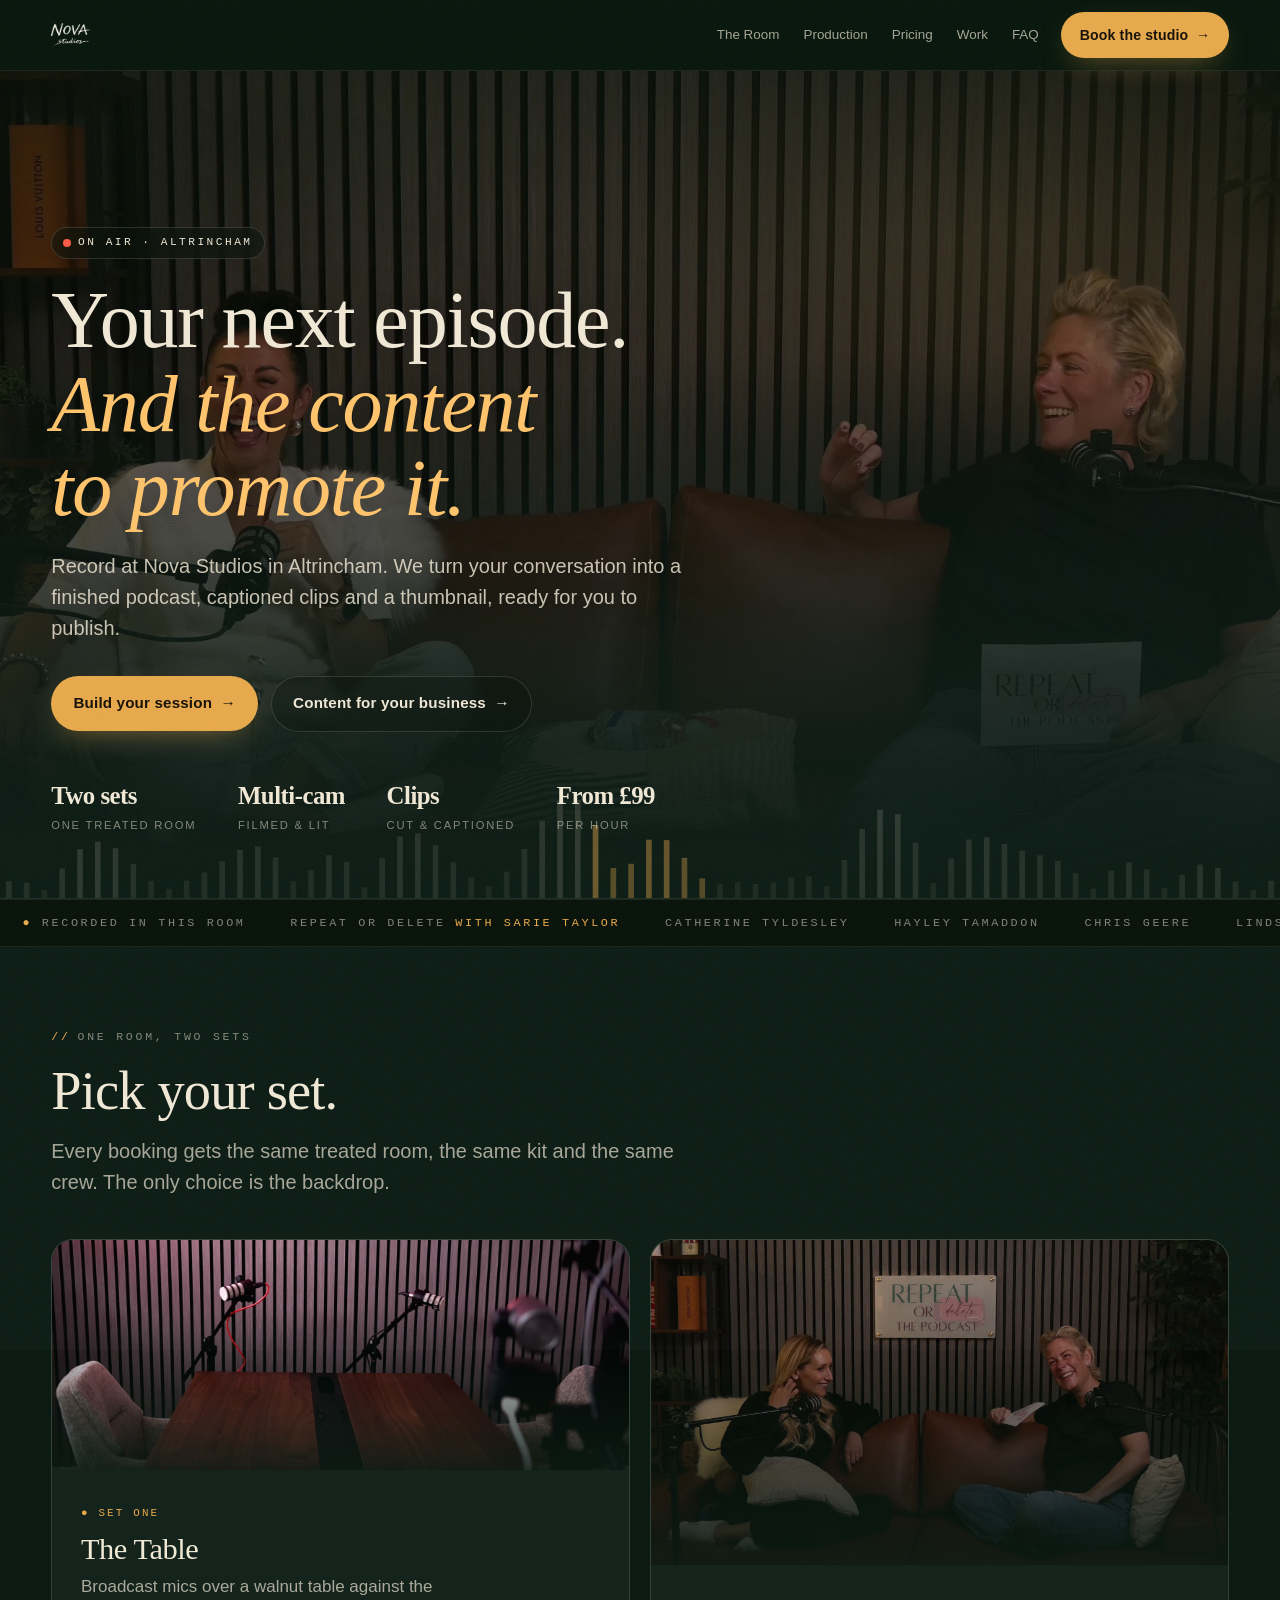
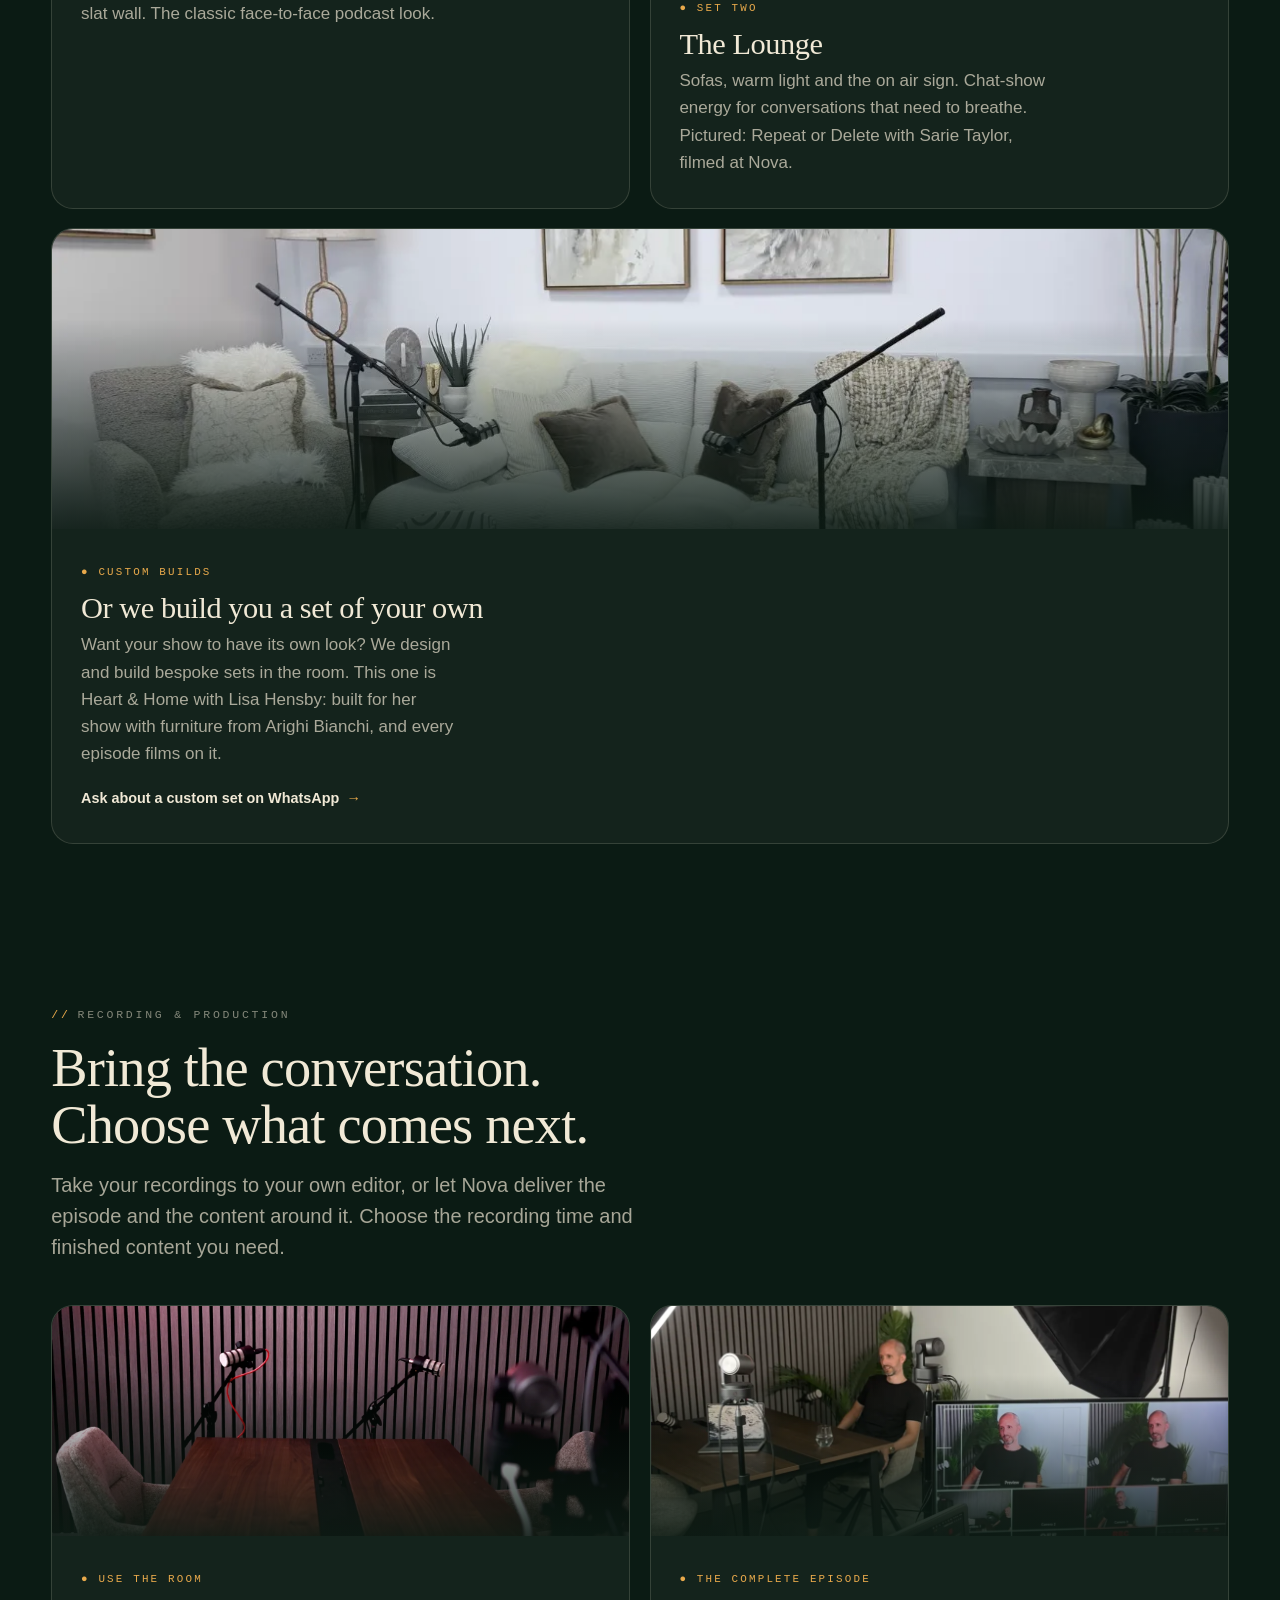
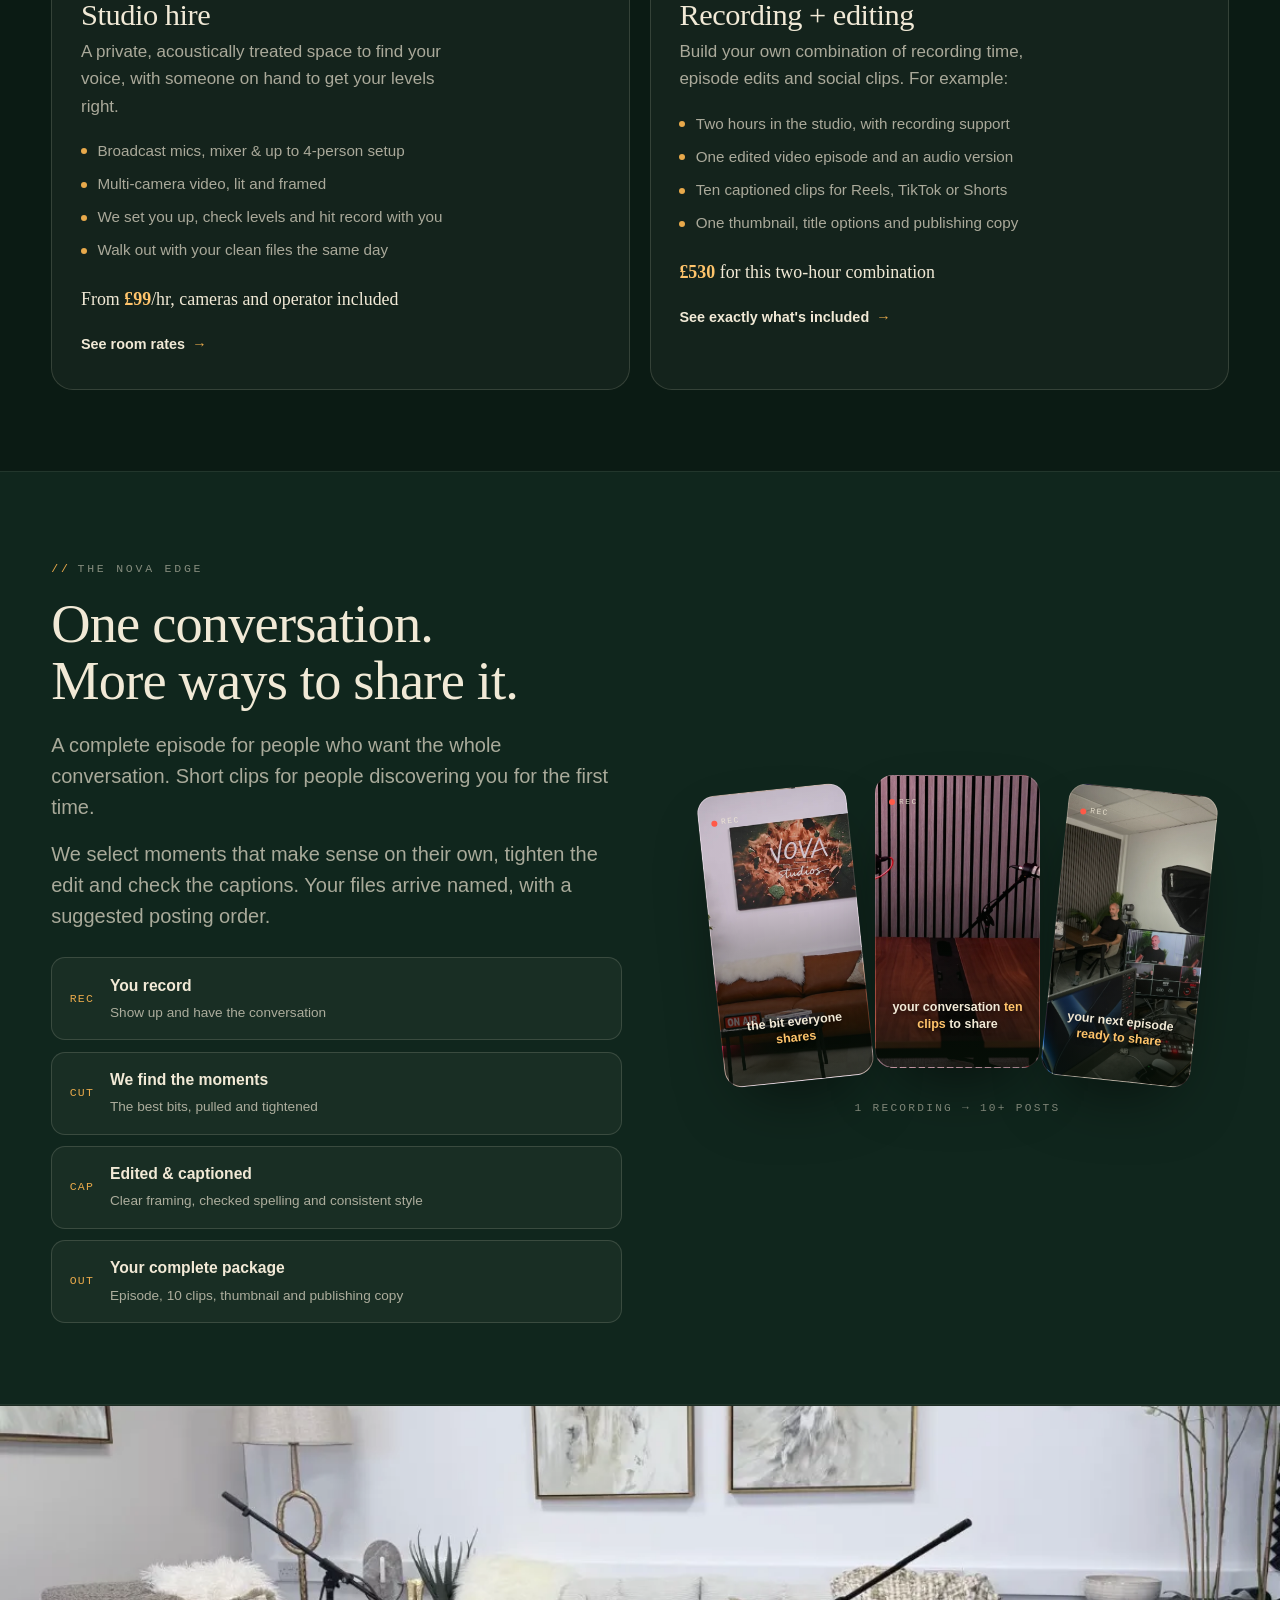
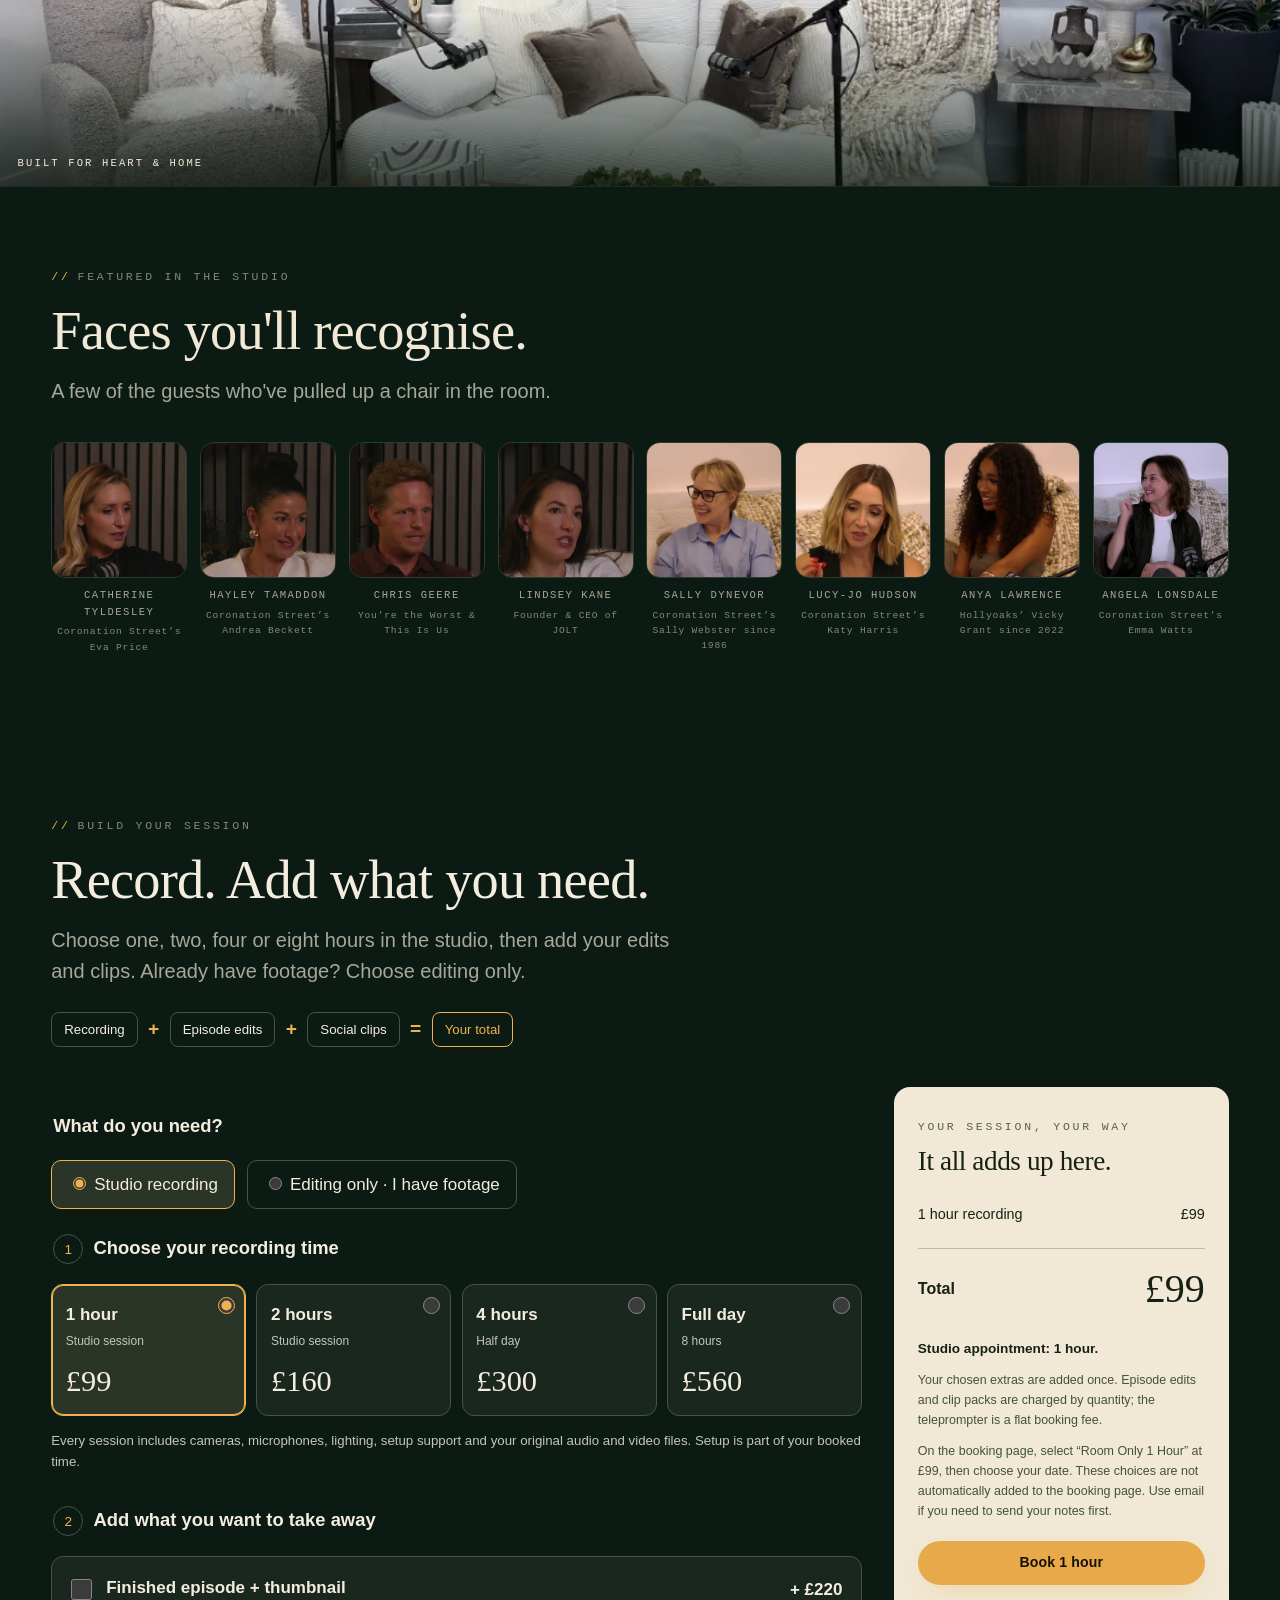
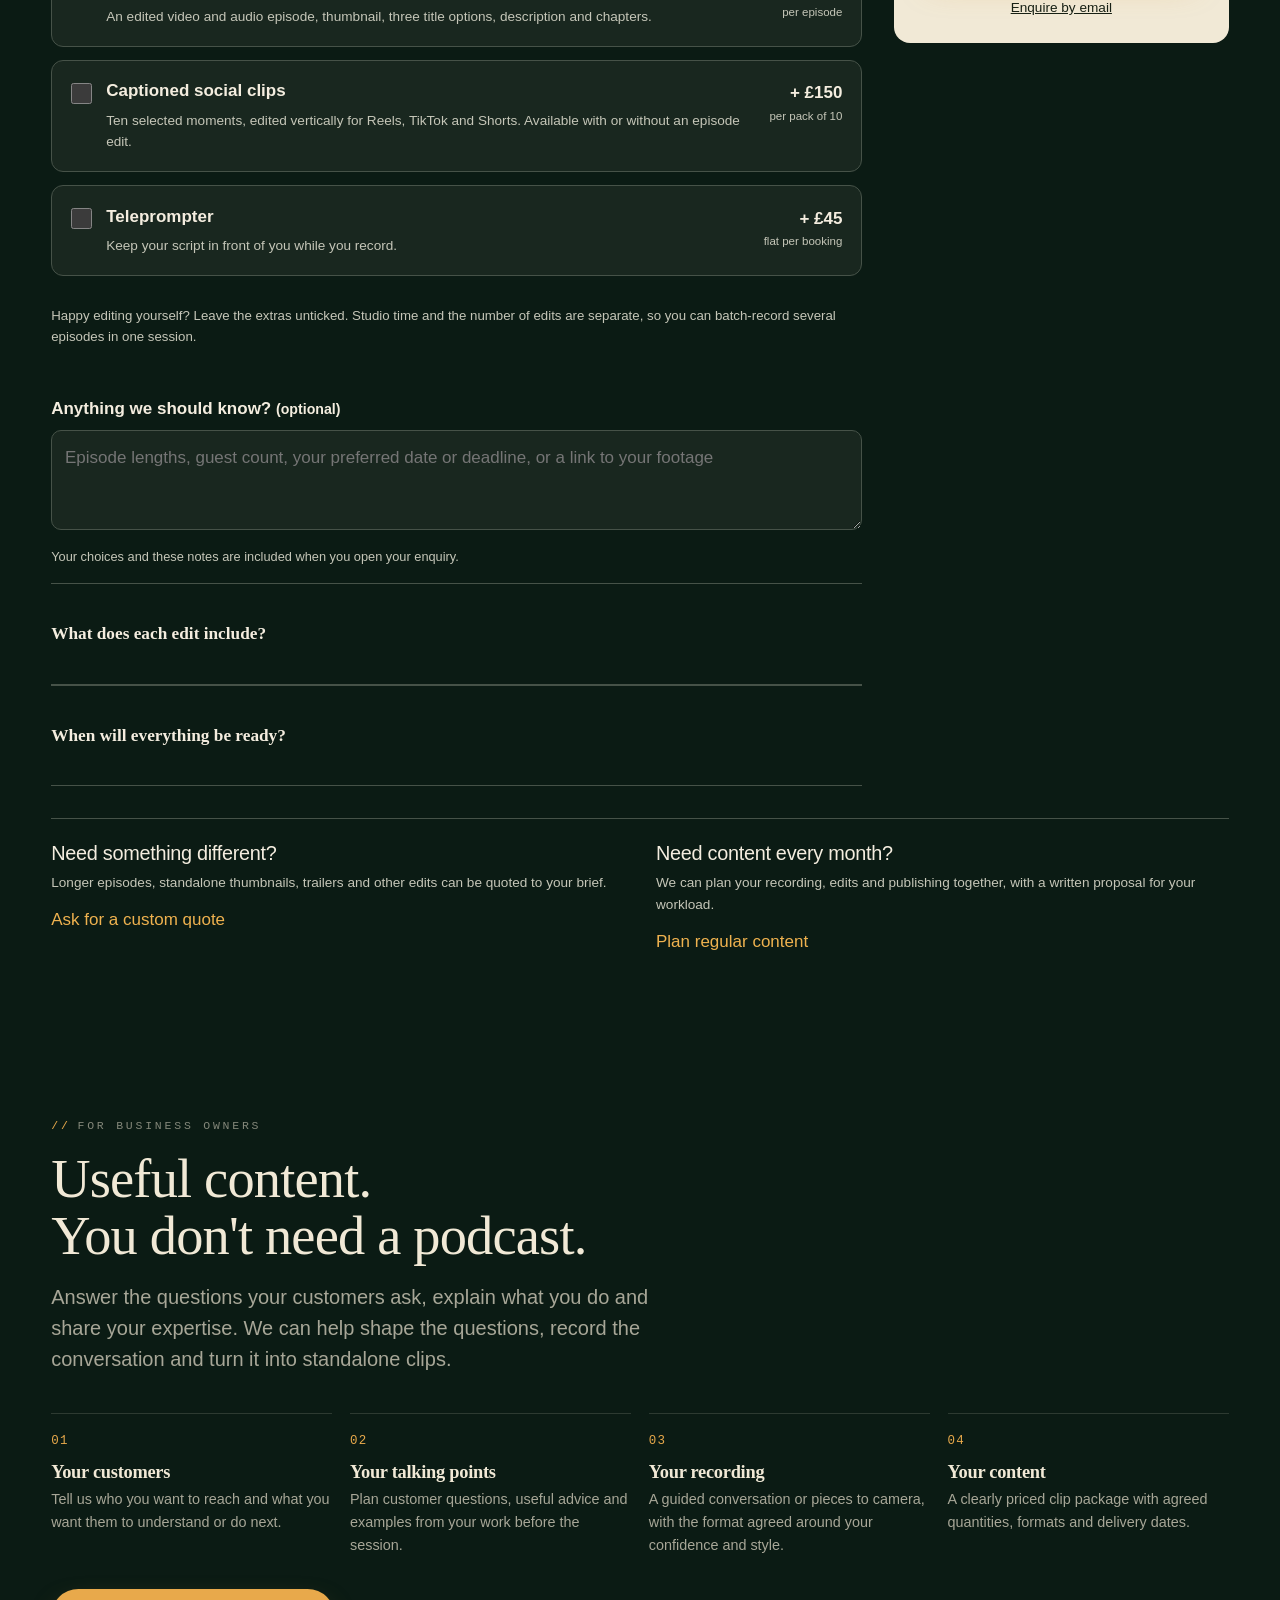
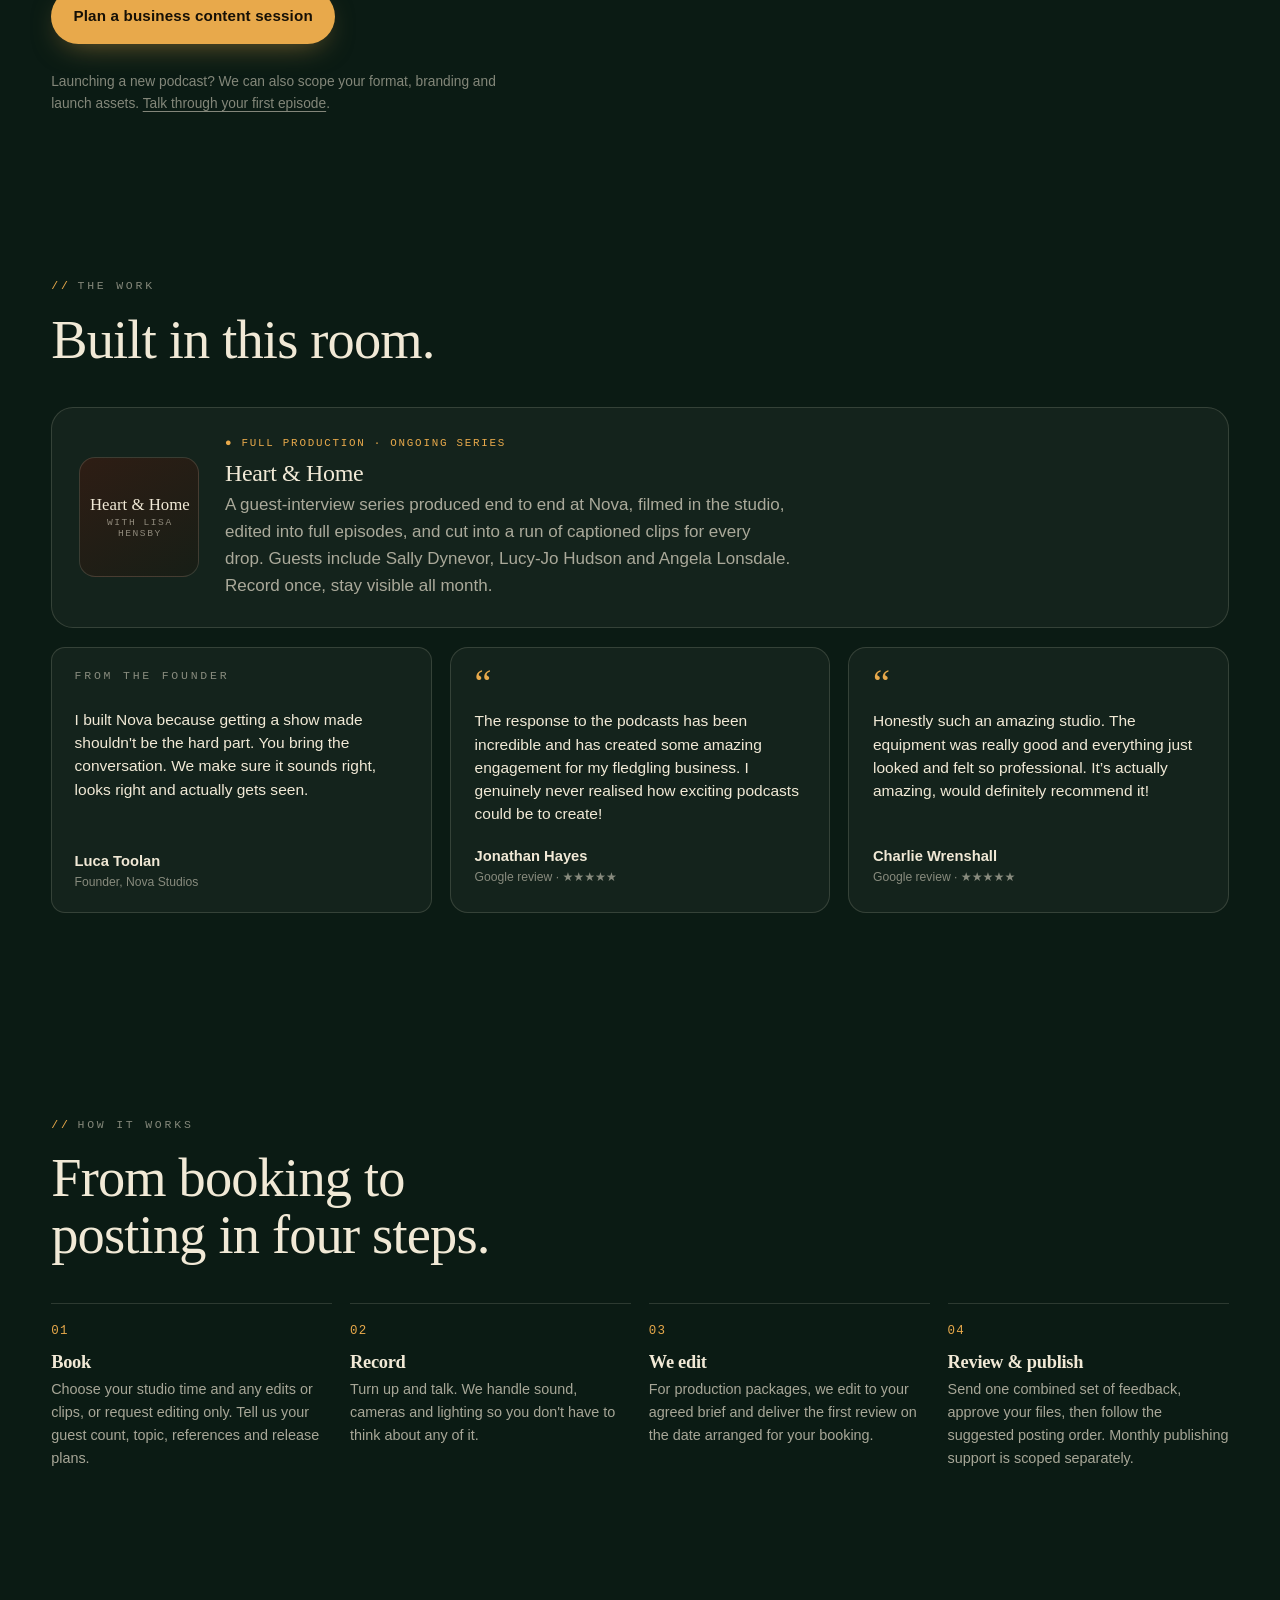
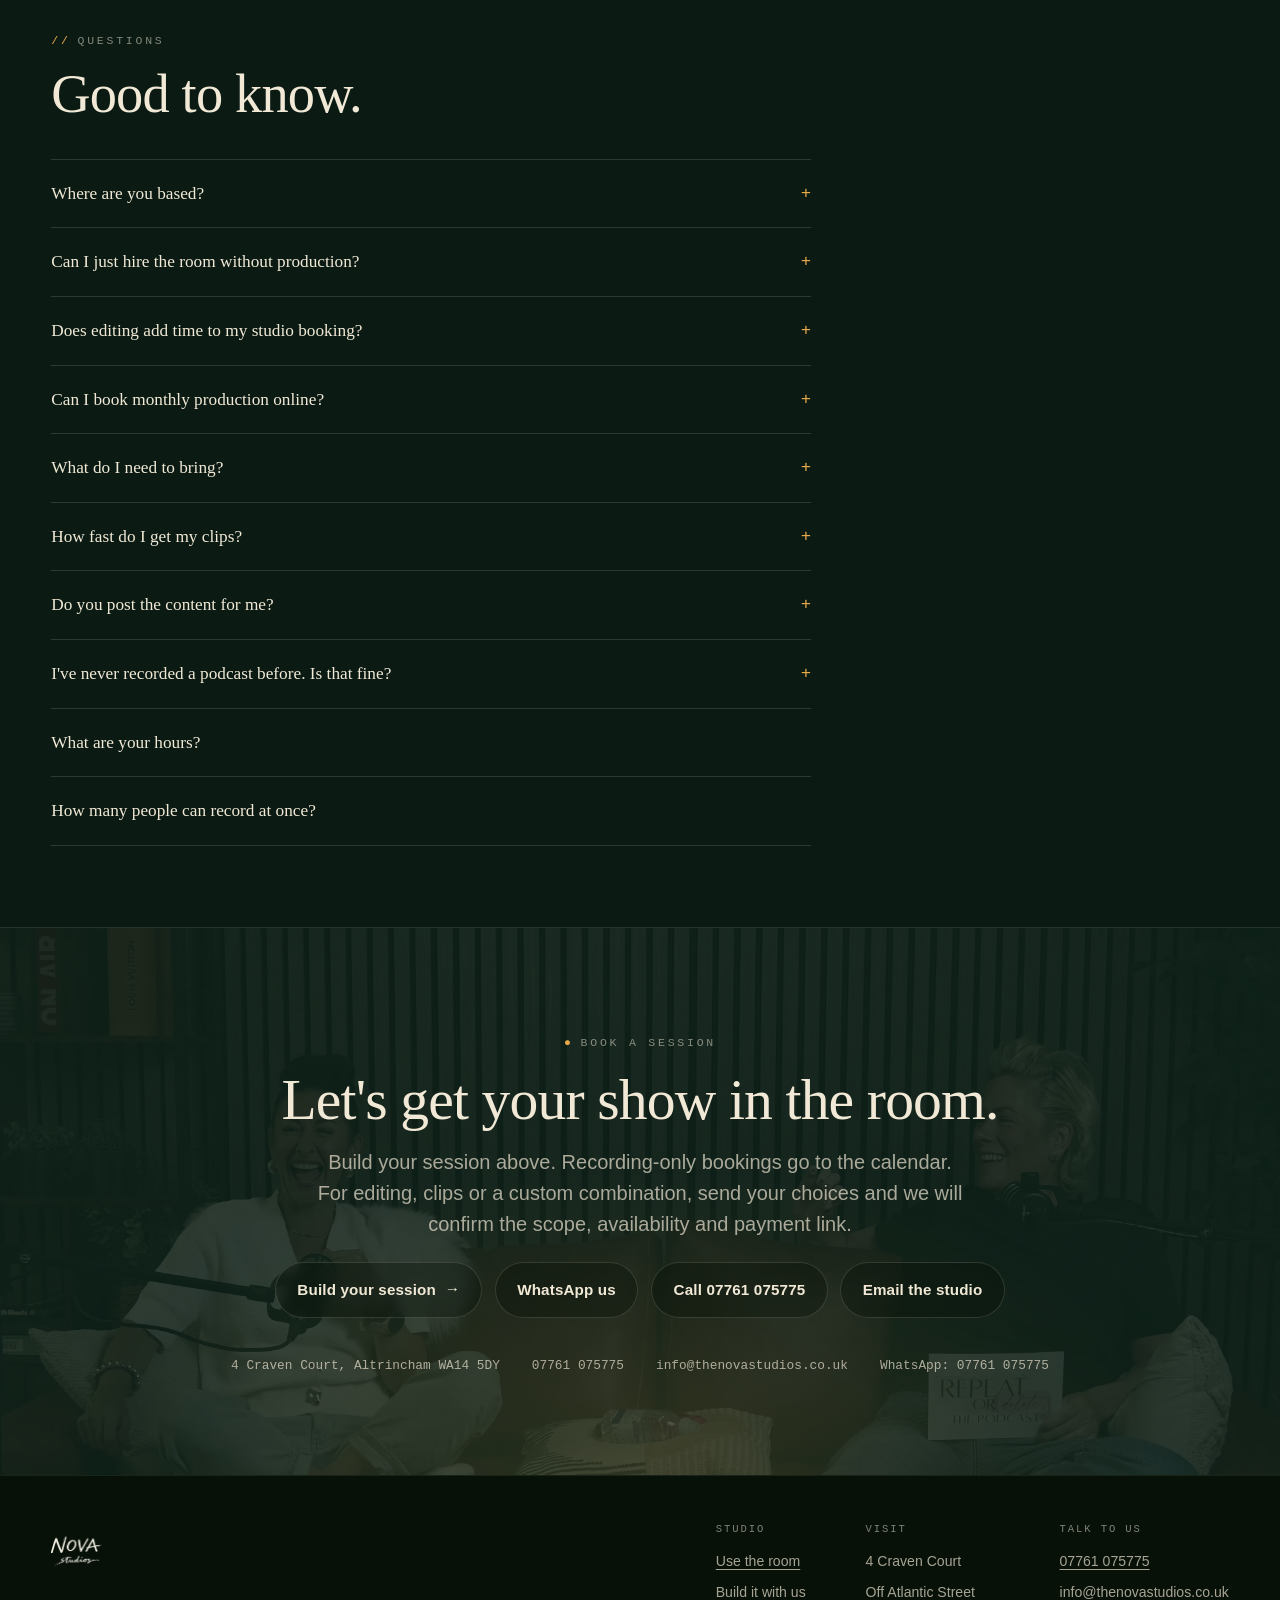
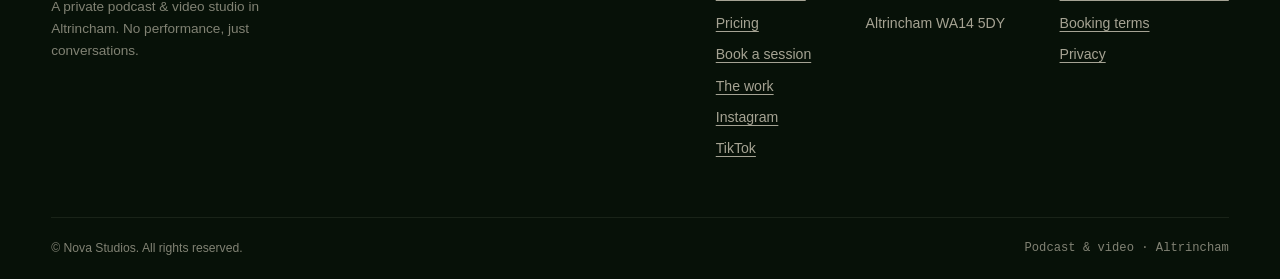
==== commit 086005db: "feat: build custom recording and editing enquiries" ====
--- a/index.html
+++ b/index.html
@@ -6,7 +6,7 @@
 <title>Nova Studios | Podcast &amp; Video Studio in Altrincham</title>
 <link rel="icon" type="image/png" href="[data-uri]">
 <meta property="og:title" content="Nova Studios | Podcast &amp; Video Studio in Altrincham">
-<meta property="og:description" content="Record at Nova Studios in Altrincham. Choose studio hire, a complete podcast and social clips package, or monthly content support.">
+<meta property="og:description" content="Record at Nova Studios in Altrincham. Choose your recording hours, add episode edits and clips, or request editing only.">
 <meta property="og:type" content="website">
 <meta property="og:url" content="https://thenovastudios.co.uk/">
 <meta property="og:image" content="https://thenovastudios.co.uk/og.jpg">
@@ -15,7 +15,7 @@
 <script type="application/ld+json">{"@context": "https://schema.org", "@type": "LocalBusiness", "name": "Nova Studios", "url": "https://thenovastudios.co.uk/", "telephone": "+447761075775", "email": "info@thenovastudios.co.uk", "image": "https://thenovastudios.co.uk/og.jpg", "priceRange": "\u00a399-\u00a32600", "address": {"@type": "PostalAddress", "streetAddress": "4 Craven Court, Off Atlantic Street", "addressLocality": "Altrincham", "postalCode": "WA14 5DY", "addressCountry": "GB"}, "areaServed": "Greater Manchester", "sameAs": ["https://www.instagram.com/itsnovastudios", "https://www.tiktok.com/@itsnovastudios"], "geo": {"@type": "GeoCoordinates", "latitude": 53.3934, "longitude": -2.3607}, "openingHours": "Mo-Sa 08:00-17:00"}</script>
 
 
-<meta name="description" content="Podcast recording in Altrincham from £99. Get a complete episode, 10 social clips and a thumbnail for £530, or plan regular business content with Nova."/>
+<meta name="description" content="Podcast recording in Altrincham from £99. Build your session with one, two, four or eight hours, add episode edits and clips, or bring your own footage for editing."/>
 
 <style>
   /* ============ TOKENS — committed dark "on air" world ============ */
@@ -221,48 +221,6 @@
   .band .g::after{content:"";position:absolute;inset:0;background:linear-gradient(180deg,transparent 55%,rgba(7,17,8,.75))}
   .band .g span{position:absolute;left:1.1rem;bottom:.9rem;z-index:2;font-family:ui-monospace,monospace;font-size:.66rem;letter-spacing:.2em;text-transform:uppercase;color:var(--ink)}
 
-  /* ---- pricing ---- */
-  .rate{display:grid;grid-template-columns:repeat(4,1fr);gap:.8rem;margin-top:2.4rem}
-  @media(max-width:820px){.rate{grid-template-columns:repeat(2,1fr)}}
-  @media(max-width:440px){.rate{grid-template-columns:1fr}}
-  .rate .r{border:1px solid var(--line);border-radius:16px;padding:1.2rem 1.1rem;background:var(--card);transition:border-color .2s}
-  .rate .r:hover{border-color:rgba(232,169,75,.4)}
-  .rate .r .lbl{font-size:.72rem;letter-spacing:.14em;text-transform:uppercase;color:var(--ink-faint)}
-  .rate .r .v{font-family:"Iowan Old Style",Palatino,Georgia,serif;font-size:2rem;margin-top:.45rem;letter-spacing:-.02em}
-  .rate .r .u{font-size:.8rem;color:var(--ink-dim);margin-top:.1rem}
-  .pkg-head{display:flex;align-items:baseline;justify-content:space-between;gap:1rem;margin-top:3.2rem;flex-wrap:wrap}
-  .edit-menu{margin:1.4rem 0 0}
-  .edit-menu>div{display:grid;grid-template-columns:minmax(0,1fr) auto;gap:.35rem 1.4rem;padding:1.2rem 0;border-bottom:1px solid var(--line)}
-  .edit-menu dt{font-weight:600}
-  .edit-menu dd{margin:0}
-  .edit-menu .cost{color:var(--accent-hot);white-space:nowrap}
-  .edit-menu .detail{grid-column:1/-1;max-width:72ch;font-size:.92rem;color:var(--ink-dim)}
-  .packages{display:grid;grid-template-columns:repeat(3,1fr);gap:1.1rem;margin-top:1.6rem}
-  @media(max-width:860px){.packages{grid-template-columns:1fr}}
-  .pkg{position:relative;border:1px solid var(--line);border-radius:22px;padding:1.8rem 1.6rem;background:var(--card);
-    display:flex;flex-direction:column;transition:transform .25s,border-color .25s}
-  .pkg:hover{transform:translateY(-3px)}
-  .pkg.feat{border-color:rgba(232,169,75,.55);background:var(--card-hi);box-shadow:var(--shadow)}
-  .pkg .badge{position:absolute;top:-11px;left:1.6rem;font-family:ui-monospace,Menlo,monospace;font-size:.62rem;letter-spacing:.18em;
-    text-transform:uppercase;background:var(--accent);color:var(--accent-ink);padding:.35em .75em;border-radius:999px}
-  .pkg .name{font-family:ui-monospace,Menlo,monospace;font-size:.72rem;letter-spacing:.18em;text-transform:uppercase;color:var(--ink-faint)}
-  .pkg .cost{font-family:"Iowan Old Style",Palatino,Georgia,serif;font-size:2.7rem;letter-spacing:-.02em;margin:.5rem 0 .1rem;line-height:1}
-  .pkg .cost small{font-size:1rem;color:var(--ink-dim)}
-  .pkg .who{color:var(--ink-dim);font-size:.92rem;min-height:2.6em}
-  .pkg ul{list-style:none;padding:0;margin:1.3rem 0 1.6rem;display:flex;flex-direction:column;gap:.6rem}
-  .pkg li{display:flex;gap:.6rem;font-size:.92rem;color:var(--ink-dim);line-height:1.4}
-  .pkg li svg{flex:none;margin-top:.2em;color:var(--accent)}
-  .pkg .btn{margin-top:auto;justify-content:center}
-  .pkg:not(.feat) .btn{border:1px solid var(--line)}
-  .pkg:not(.feat) .btn:hover{border-color:var(--ink-faint);background:var(--card)}
-  .price-note{margin-top:1.7rem;font-size:.86rem;color:var(--ink-faint);max-width:62ch}
-
-  .package-scope{margin-top:1.7rem;padding:1.6rem;border:1px solid var(--line);border-radius:18px;background:var(--card)}
-  .package-scope h3{font-size:1.4rem;margin-bottom:.8rem}
-  .package-scope p{color:var(--ink-dim);max-width:80ch;margin-top:.8rem}
-  #editing{margin-top:2rem}
-  #editing details>p{padding-bottom:1rem}
-
   /* ---- work / proof ---- */
   .featured{display:grid;grid-template-columns:auto 1fr;gap:1.6rem;align-items:center;
     border:1px solid var(--line);border-radius:22px;padding:1.7rem;background:var(--card);margin-top:2.4rem}
@@ -332,9 +290,10 @@
 .face figcaption small{display:block;font-size:.6rem;letter-spacing:.08em;text-transform:none;color:var(--ink-faint);margin-top:.25rem}
 .rate a.r{display:block;text-decoration:none;color:inherit;border-color:rgba(232,169,75,.45);background:linear-gradient(160deg,rgba(232,169,75,.14),rgba(232,169,75,.04))}
 .rate a.r:hover{border-color:rgba(232,169,75,.8)}
-.bookframe{margin:2.2rem auto 0;max-width:960px;background:#fdfcf9;border-radius:18px;border:1px solid rgba(241,233,214,.28);overflow:hidden;box-shadow:0 18px 60px rgba(0,0,0,.45)}
-.bookframe iframe{display:block;width:100%;height:min(78vh,760px);border:0}
-@media(max-width:700px){.bookframe iframe{height:82vh}}</style>
+.price-note{margin-top:1.7rem;font-size:.86rem;color:var(--ink-faint);max-width:62ch}
+</style>
+<link rel="stylesheet" href="booking-builder.css?v=20261008">
+<script defer src="booking-builder.js?v=20261008"></script>
 </head>
 <body><a class="skip" href="#main">Skip to content</a>
 
@@ -352,7 +311,7 @@
       <a href="#work">Work</a>
       <a href="#faq">FAQ</a>
     </nav>
-    <a class="btn primary" href="#book">Book the studio <span class="arw">&rarr;</span></a>
+    <a class="btn primary" href="#pricing">Book the studio <span class="arw">&rarr;</span></a>
   </div>
 </header>
 <main id="main">
@@ -367,7 +326,7 @@
     <h1 class="hero-h serif">Your next episode. <em>And the content to promote it.</em></h1>
     <p class="lede">Record at Nova Studios in Altrincham. We turn your conversation into a finished podcast, captioned clips and a thumbnail, ready for you to publish.</p>
     <div class="hero-cta">
-      <a class="btn primary" href="#pricing">Explore recording packages <span class="arw">&rarr;</span></a>
+      <a class="btn primary" href="#pricing">Build your session <span class="arw">&rarr;</span></a>
       <a class="btn ghost" href="#content-sessions">Content for your business <span class="arw">&rarr;</span></a>
     </div>
     <div class="hero-meta">
@@ -457,7 +416,7 @@
     <div class="sec-head reveal">
       <span class="eyebrow"><span class="tk">//</span> Recording &amp; production</span>
       <h2 class="big serif">Bring the conversation.<br>Choose what comes next.</h2>
-      <p class="lede">Take your recordings to your own editor, or let Nova deliver the episode and the content around it. Your package makes the difference clear.</p>
+      <p class="lede">Take your recordings to your own editor, or let Nova deliver the episode and the content around it. Choose the recording time and finished content you need.</p>
     </div>
 
     <div class="paths">
@@ -482,15 +441,15 @@
         <div class="ph" style="background-image:var(--img-prod)"></div>
         <div class="body">
           <span class="tag">&#9679; The complete episode</span>
-          <h3>Podcast + Social Clips</h3>
-          <p class="sub">Your recording, episode edit and promotional content, together in one package.</p>
+          <h3>Recording + editing</h3>
+          <p class="sub">Build your own combination of recording time, episode edits and social clips. For example:</p>
           <ul>
             <li>Two hours in the studio, with recording support</li>
             <li>One edited video episode and an audio version</li>
             <li>Ten captioned clips for Reels, TikTok or Shorts</li>
             <li>One thumbnail, title options and publishing copy</li>
           </ul>
-          <p class="price"><b>&pound;530</b> for the complete package</p>
+          <p class="price"><b>&pound;530</b> for this two-hour combination</p>
           <a class="go" href="#pricing">See exactly what's included <span class="arw">&rarr;</span></a>
         </div>
       </div>
@@ -562,87 +521,41 @@
 </section>
 
 <!-- ================= PRICING ================= -->
-<section id="pricing">
-  <div class="wrap">
-    <div class="sec-head reveal">
-      <span class="eyebrow"><span class="tk">//</span> Choose your package</span>
-      <h2 class="big serif">Know what you're getting.<br>Know what you're paying.</h2>
-      <p class="lede">Book a recording, get the complete episode package, or plan regular content with us.</p>
-    </div>
-    <div class="packages">
-      <div class="pkg reveal">
-        <h3 class="name">Studio Recording</h3>
-        <div class="cost">&pound;99<small>/hour</small></div>
-        <p class="who">For creators who have their own editor.</p>
-        <ul>
-          <li><svg aria-hidden="true" width="14" height="14" viewBox="0 0 14 14" fill="none"><path d="M2 7.5 5.5 11 12 3" stroke="currentColor" stroke-width="2" stroke-linecap="round" stroke-linejoin="round"/></svg> Studio, cameras, microphones and lighting</li>
-          <li><svg aria-hidden="true" width="14" height="14" viewBox="0 0 14 14" fill="none"><path d="M2 7.5 5.5 11 12 3" stroke="currentColor" stroke-width="2" stroke-linecap="round" stroke-linejoin="round"/></svg> Recording setup and support</li>
-          <li><svg aria-hidden="true" width="14" height="14" viewBox="0 0 14 14" fill="none"><path d="M2 7.5 5.5 11 12 3" stroke="currentColor" stroke-width="2" stroke-linecap="round" stroke-linejoin="round"/></svg> Your original video and audio files</li>
-          <li><svg aria-hidden="true" width="14" height="14" viewBox="0 0 14 14" fill="none"><path d="M2 7.5 5.5 11 12 3" stroke="currentColor" stroke-width="2" stroke-linecap="round" stroke-linejoin="round"/></svg> Two sets to choose from</li>
-          <li><svg aria-hidden="true" width="14" height="14" viewBox="0 0 14 14" fill="none"><path d="M2 7.5 5.5 11 12 3" stroke="currentColor" stroke-width="2" stroke-linecap="round" stroke-linejoin="round"/></svg> Editing available separately</li>
-        </ul>
-        <a class="btn" href="#book">Book recording time</a>
-      </div>
-      <div class="pkg feat reveal" id="episode-package">
-        <span class="badge">Our recommendation</span>
-        <h3 class="name">Podcast + Social Clips</h3>
-        <div class="cost">&pound;530<small>/package</small></div>
-        <p class="who">A finished episode and the content to promote it.</p>
-        <ul>
-          <li><svg aria-hidden="true" width="14" height="14" viewBox="0 0 14 14" fill="none"><path d="M2 7.5 5.5 11 12 3" stroke="currentColor" stroke-width="2" stroke-linecap="round" stroke-linejoin="round"/></svg> 2 hours in the studio, recording included</li>
-          <li><svg aria-hidden="true" width="14" height="14" viewBox="0 0 14 14" fill="none"><path d="M2 7.5 5.5 11 12 3" stroke="currentColor" stroke-width="2" stroke-linecap="round" stroke-linejoin="round"/></svg> 1 edited video episode + audio version</li>
-          <li><svg aria-hidden="true" width="14" height="14" viewBox="0 0 14 14" fill="none"><path d="M2 7.5 5.5 11 12 3" stroke="currentColor" stroke-width="2" stroke-linecap="round" stroke-linejoin="round"/></svg> 10 captioned vertical clips</li>
-          <li><svg aria-hidden="true" width="14" height="14" viewBox="0 0 14 14" fill="none"><path d="M2 7.5 5.5 11 12 3" stroke="currentColor" stroke-width="2" stroke-linecap="round" stroke-linejoin="round"/></svg> 1 thumbnail + 3 episode title options</li>
-          <li><svg aria-hidden="true" width="14" height="14" viewBox="0 0 14 14" fill="none"><path d="M2 7.5 5.5 11 12 3" stroke="currentColor" stroke-width="2" stroke-linecap="round" stroke-linejoin="round"/></svg> Episode description + chapter timestamps</li>
-          <li><svg aria-hidden="true" width="14" height="14" viewBox="0 0 14 14" fill="none"><path d="M2 7.5 5.5 11 12 3" stroke="currentColor" stroke-width="2" stroke-linecap="round" stroke-linejoin="round"/></svg> Clip captions + suggested posting order</li>
-          <li><svg aria-hidden="true" width="14" height="14" viewBox="0 0 14 14" fill="none"><path d="M2 7.5 5.5 11 12 3" stroke="currentColor" stroke-width="2" stroke-linecap="round" stroke-linejoin="round"/></svg> 1 consolidated round of revisions</li>
-        </ul>
-        <a class="btn primary" href="#book">Book Podcast + Social Clips</a>
-      </div>
-      <div class="pkg reveal" id="monthly">
-        <h3 class="name">Monthly Content Partnership</h3>
-        <div class="cost">From &pound;795<small>/month</small></div>
-        <p class="who">A regular plan for your show and social content.</p>
-        <ul>
-          <li><svg aria-hidden="true" width="14" height="14" viewBox="0 0 14 14" fill="none"><path d="M2 7.5 5.5 11 12 3" stroke="currentColor" stroke-width="2" stroke-linecap="round" stroke-linejoin="round"/></svg> Recording and editing planned together</li>
-          <li><svg aria-hidden="true" width="14" height="14" viewBox="0 0 14 14" fill="none"><path d="M2 7.5 5.5 11 12 3" stroke="currentColor" stroke-width="2" stroke-linecap="round" stroke-linejoin="round"/></svg> Topics shaped around your audience</li>
-          <li><svg aria-hidden="true" width="14" height="14" viewBox="0 0 14 14" fill="none"><path d="M2 7.5 5.5 11 12 3" stroke="currentColor" stroke-width="2" stroke-linecap="round" stroke-linejoin="round"/></svg> A defined episode and clip allocation</li>
-          <li><svg aria-hidden="true" width="14" height="14" viewBox="0 0 14 14" fill="none"><path d="M2 7.5 5.5 11 12 3" stroke="currentColor" stroke-width="2" stroke-linecap="round" stroke-linejoin="round"/></svg> A shared production and release calendar</li>
-          <li><svg aria-hidden="true" width="14" height="14" viewBox="0 0 14 14" fill="none"><path d="M2 7.5 5.5 11 12 3" stroke="currentColor" stroke-width="2" stroke-linecap="round" stroke-linejoin="round"/></svg> Publishing support available in your proposal</li>
-          <li><svg aria-hidden="true" width="14" height="14" viewBox="0 0 14 14" fill="none"><path d="M2 7.5 5.5 11 12 3" stroke="currentColor" stroke-width="2" stroke-linecap="round" stroke-linejoin="round"/></svg> Written scope and total before payment</li>
-        </ul>
-        <a class="btn" href="https://wa.me/447761075775?text=Hi%20Nova%2C%20I%27d%20like%20a%20monthly%20content%20proposal.%20My%20business%20or%20show%20is%3A%20.%20I%20want%20to%20publish%3A%20.%20My%20target%20start%20date%20is%3A%20." target="_blank" rel="noopener">Plan my monthly content</a>
-      </div>
-    </div>
-    <div class="package-scope reveal">
-      <h3 class="serif">What the &pound;530 package covers</h3>
-      <p>One episode from up to 90 minutes of recorded conversation, within your two-hour studio booking. The edit includes camera switching, pacing, audio balancing, colour correction and your supplied intro or outro. Ten individual clips, each 30&ndash;90 seconds, are selected from that recording, reframed vertically and captioned.</p>
-      <p>We plan the topics with you so the recording supports the clips you need. First-review and final-delivery dates are agreed for your booking. One round of changes means one combined set of feedback on the agreed brief. New footage, a change of brief, custom animation and posting to your accounts are quoted separately.</p>
-      <p>Everything is delivered in one named folder, ready for review and download. You publish the finished content, or ask us to include publishing in a monthly proposal.</p>
-    </div>
-    <span class="eyebrow reveal" style="display:block;margin-top:2.6rem">Recording-only rates &middot; audio + video</span>
-    <div class="rate">
-      <div class="r reveal"><div class="lbl">One hour</div><div class="v">&pound;99</div><div class="u">Studio recording + your files</div></div>
-      <div class="r reveal"><div class="lbl">Two hours</div><div class="v">&pound;160</div><div class="u">Studio recording + your files</div></div>
-      <div class="r reveal"><div class="lbl">Half day</div><div class="v">&pound;300</div><div class="u">4 hours, audio + video</div></div>
-      <div class="r reveal"><div class="lbl">Full day</div><div class="v">&pound;560</div><div class="u">8 hours, audio + video</div></div>
-    </div>
-    <p class="price-note reveal"><strong>Teleprompter:</strong> &pound;45 flat per studio booking. Tell us you need it and we'll add it to your booking total.</p>
-    <div id="editing" class="reveal">
-      <details>
-        <summary>Already have footage? Editing &amp; optional extras <span class="pm">+</span></summary>
-        <p>Send us your footage or add to an existing recording booking. These are editing services, so you don't need to reserve another studio appointment.</p>
-        <dl class="edit-menu">
-          <div><dt>10 captioned social clips</dt><dd class="cost">&pound;150</dd><dd class="detail">Ten vertical moments from one recording for Reels, TikTok or Shorts. A full episode edit is separate. Footage length, clip lengths and style are confirmed in your quote.</dd></div>
-          <div><dt>Full podcast episode edit</dt><dd class="cost">From &pound;180</dd><dd class="detail">Multi-camera switching, pacing and balanced sound, delivered as a complete episode. The quote confirms footage length and any additional production.</dd></div>
-          <div><dt>Episode thumbnail &amp; titles</dt><dd class="cost">&pound;40</dd><dd class="detail">One YouTube thumbnail and three episode title options, using your supplied branding. Included in Podcast + Social Clips.</dd></div>
-          <div><dt>Bespoke trailer or promo</dt><dd class="cost">From &pound;80</dd><dd class="detail">A separately constructed promotional video, with its own brief and creative edit. Duration, graphics and any additional filming are quoted for the project.</dd></div>
-        </dl>
-        <p><a href="https://wa.me/447761075775?text=Hi%20Nova%2C%20I%27d%20like%20an%20editing%20quote.%20I%20have%3A%20.%20I%20need%3A%20.%20My%20deadline%20is%3A%20." target="_blank" rel="noopener">Get an editing quote on WhatsApp</a>. We'll confirm the scope, revision allowance and delivery dates before payment.</p>
-      </details>
-    </div>
-  </div>
-</section>
+<section id="pricing"><div class="wrap" id="session-pricing">
+<div class="sec-head"><span class="eyebrow"><span class="tk">//</span> Build your session</span>
+<h2 class="big serif">Record. Add what you need.</h2>
+<p class="lede">Choose one, two, four or eight hours in the studio, then add your edits and clips. Already have footage? Choose editing only.</p></div>
+<div class="formula" aria-label="Recording plus episode edits plus social clips equals your total"><span id="recording-formula">Recording</span><b aria-hidden="true">+</b><span>Episode edits</span><b aria-hidden="true">+</b><span>Social clips</span><b aria-hidden="true">=</b><span class="result">Your total</span></div>
+<div id="editing"></div>
+<form id="session-builder" class="builder"><div class="controls">
+<fieldset class="mode-switch"><legend>What do you need?</legend>
+<label><input type="radio" name="mode" value="record" checked>Studio recording</label>
+<label><input type="radio" name="mode" value="editing">Editing only · I have footage</label>
+</fieldset>
+<fieldset id="recording-options"><legend><span class="step" aria-hidden="true">1</span>Choose your recording time</legend><div class="times">
+<label class="time"><input type="radio" name="duration" value="1" aria-label="1 hour, £99" checked><span class="hours">1 hour</span><span class="caption">Studio session</span><span class="price">£99</span></label>
+<label class="time"><input type="radio" name="duration" value="2" aria-label="2 hours, £160"><span class="hours">2 hours</span><span class="caption">Studio session</span><span class="price">£160</span></label>
+<label class="time"><input type="radio" name="duration" value="4" aria-label="4 hours, £300"><span class="hours">4 hours</span><span class="caption">Half day</span><span class="price">£300</span></label>
+<label class="time"><input type="radio" name="duration" value="8" aria-label="Full day, 8 hours, £560"><span class="hours">Full day</span><span class="caption">8 hours</span><span class="price">£560</span></label>
+</div><p class="included">Every session includes cameras, microphones, lighting, setup support and your original audio and video files. Setup is part of your booked time.</p></fieldset>
+<fieldset><legend><span class="step" id="deliverables-step" aria-hidden="true">2</span>Add what you want to take away</legend>
+<div class="addon"><label class="addon-label" for="episodes"><input class="addon-check" type="checkbox" id="episodes" aria-controls="episode-quantity"><span><span class="addon-name">Finished episode + thumbnail</span><span class="addon-description">An edited video and audio episode, thumbnail, three title options, description and chapters.</span></span><span class="addon-price">+ £220<small>per episode</small></span></label>
+<div class="quantity" id="episode-quantity" hidden><label for="episode-count">How many episodes?</label><div class="counter"><button type="button" data-count="episode-count" data-change="-1" aria-label="Remove one episode">−</button><input id="episode-count" type="number" min="1" max="99" step="1" value="1" inputmode="numeric" aria-describedby="episode-error"><button type="button" data-count="episode-count" data-change="1" aria-label="Add one episode">+</button></div></div><p class="error" id="episode-error" hidden>Enter a whole number from 1 to 99.</p></div>
+<div class="addon"><label class="addon-label" for="clips"><input class="addon-check" type="checkbox" id="clips" aria-controls="clip-quantity"><span><span class="addon-name">Captioned social clips</span><span class="addon-description">Ten selected moments, edited vertically for Reels, TikTok and Shorts. Available with or without an episode edit.</span></span><span class="addon-price">+ £150<small>per pack of 10</small></span></label>
+<div class="quantity" id="clip-quantity" hidden><label for="clip-count">How many packs?<small id="clip-description">1 pack = 10 clips</small></label><div class="counter"><button type="button" data-count="clip-count" data-change="-1" aria-label="Remove one clip pack">−</button><input id="clip-count" type="number" min="1" max="99" step="1" value="1" inputmode="numeric" aria-describedby="clip-description clip-error"><button type="button" data-count="clip-count" data-change="1" aria-label="Add one clip pack">+</button></div></div><p class="error" id="clip-error" hidden>Enter a whole number from 1 to 99.</p></div>
+<div class="addon" id="teleprompter-option"><label class="addon-label" for="teleprompter"><input class="addon-check" type="checkbox" id="teleprompter"><span><span class="addon-name">Teleprompter</span><span class="addon-description">Keep your script in front of you while you record.</span></span><span class="addon-price">+ £45<small>flat per booking</small></span></label></div>
+<p class="delivery-note" id="recording-help">Happy editing yourself? Leave the extras unticked. Studio time and the number of edits are separate, so you can batch-record several episodes in one session.</p></fieldset>
+<label class="brief-label" for="session-brief">Anything we should know? <small>(optional)</small></label>
+<textarea id="session-brief" maxlength="700" placeholder="Episode lengths, guest count, your preferred date or deadline, or a link to your footage"></textarea>
+<p class="brief-help">Your choices and these notes are included when you open your enquiry.</p>
+<details><summary>What does each edit include?</summary><p>Each £220 episode includes the £180 episode edit and £40 thumbnail/title service. We switch cameras, tighten pacing, balance sound and colour, and add your supplied branding, intro and outro. The price covers one episode from up to 90 minutes of recorded conversation, with one combined round of revisions.</p><p>Each £150 clip pack includes ten vertical clips, each 30–90 seconds, selected from one recording of up to 90 minutes. We check captions and supply suggested post captions and a posting order. Clip packs can be ordered without a full episode edit. We confirm which recording each pack comes from and whether it supports the requested clip count before accepting the order.</p><p>Longer episodes, extra source footage, a new brief, custom animation and account posting are quoted separately. Recording time includes setup, so plan the number and length of your episodes within your chosen session.</p></details>
+<details><summary>When will everything be ready?</summary><p>We agree first-review and final-delivery dates for your booking. Tell us about fixed release dates before booking. Editing happens after your session and does not add time to the studio appointment.</p></details>
+</div><section class="summary" id="summary" aria-label="Your session summary"><p class="eyebrow">Your session, your way</p><h2>It all adds up here.</h2><div id="quote" aria-live="polite" aria-atomic="true"></div><p class="appointment" id="appointment"></p><p class="summary-note">Your chosen extras are added once. Episode edits and clip packs are charged by quantity; the teleprompter is a flat booking fee.</p><p class="summary-note" id="handoff-note">Choose your recording time, then open the calendar. For editing, we'll confirm your footage, scope and delivery date before payment.</p>
+<div class="summary-actions" id="summary-actions" hidden><a class="btn primary" id="session-action" target="_blank" rel="noopener">Check dates &amp; book</a><a class="email-link" id="email-action">Enquire by email</a></div></section></form>
+<noscript><p>Contact us to build your booking: recording is £99 for one hour, £160 for two, £300 for four or £560 for eight. A finished episode with thumbnail and titles is £220; ten clips are £150; the teleprompter is £45 per booking. <a href="https://wa.me/447761075775">Enquire on WhatsApp</a> or <a href="mailto:info@thenovastudios.co.uk">email the studio</a>.</p></noscript>
+<div class="other"><section><h3>Need something different?</h3><p>Longer episodes, standalone thumbnails, trailers and other edits can be quoted to your brief.</p><a href="https://wa.me/447761075775?text=Hi%20Nova%2C%20I%27d%20like%20a%20custom%20editing%20quote." target="_blank" rel="noopener">Ask for a custom quote</a></section><section id="monthly"><h3>Need content every month?</h3><p>We can plan your recording, edits and publishing together, with a written proposal for your workload.</p><a href="https://wa.me/447761075775?text=Hi%20Nova%2C%20I%27d%20like%20a%20monthly%20content%20proposal." target="_blank" rel="noopener">Plan regular content</a></section></div>
+<div class="mobile-total"><span>Your total <strong id="mobile-price">£99</strong></span><a href="#summary">View breakdown ↑</a></div>
+</div></section>
 
 <section id="content-sessions">
   <div class="wrap">
@@ -708,7 +621,7 @@
       <h2 class="big serif">From booking to posting in four steps.</h2>
     </div>
     <div class="steps">
-      <div class="step reveal"><div class="num">01</div><h3 class="step-h">Book</h3><p>Choose recording time or Podcast + Social Clips. Tell us your guest count, topic, references and release plans.</p></div>
+      <div class="step reveal"><div class="num">01</div><h3 class="step-h">Book</h3><p>Choose your studio time and any edits or clips, or request editing only. Tell us your guest count, topic, references and release plans.</p></div>
       <div class="step reveal"><div class="num">02</div><h3 class="step-h">Record</h3><p>Turn up and talk. We handle sound, cameras and lighting so you don't have to think about any of it.</p></div>
       <div class="step reveal"><div class="num">03</div><h3 class="step-h">We edit</h3><p>For production packages, we edit to your agreed brief and deliver the first review on the date arranged for your booking.</p></div>
       <div class="step reveal"><div class="num">04</div><h3 class="step-h">Review &amp; publish</h3><p>Send one combined set of feedback, approve your files, then follow the suggested posting order. Monthly publishing support is scoped separately.</p></div>
@@ -726,11 +639,11 @@
     <div class="faq reveal">
       <details><summary>Where are you based? <span class="pm">+</span></summary><p>We're at 4 Craven Court, off Atlantic Street in Altrincham (WA14 5DY), easy to reach from Manchester and the wider North West.</p></details>
       <details><summary>Can I just hire the room without production? <span class="pm">+</span></summary><p>Absolutely. Plenty of people book the space by the hour or the day, run their own session, and walk out with clean audio and video files the same day. We get you set up and check your levels before you record.</p></details>
-      <details><summary>What does the two-hour package appointment mean? <span class="pm">+</span></summary><p>It reserves two hours in the studio, including setup and recording. Your episode and clips are edited afterwards. Editing does not add hours to your studio booking.</p></details>
-      <details><summary>Can I book monthly production online? <span class="pm">+</span></summary><p>Monthly work starts with a proposal. We agree your recording hours, episode and clip counts, publishing support, delivery calendar and total before taking payment. The monthly starting price is not an automatic subscription.</p></details>
+      <details><summary>Does editing add time to my studio booking? <span class="pm">+</span></summary><p>You choose one, two, four or eight hours in the studio, including setup and recording. Editing happens afterwards and does not add studio hours. Editing-only orders do not reserve a studio appointment.</p></details>
+      <details><summary>Can I book monthly production online? <span class="pm">+</span></summary><p>Monthly work starts with a proposal. We agree your recording hours, episode and clip counts, publishing support, delivery calendar and total before taking payment. A monthly proposal is not an automatic subscription.</p></details>
       <details><summary>What do I need to bring? <span class="pm">+</span></summary><p>Just yourself and your guests. Mics, mixer, cameras and lighting are all here and ready. Bring notes or a rough running order if you like, and we can help you shape one before you record.</p></details>
       <details><summary>How fast do I get my clips? <span class="pm">+</span></summary><p>We agree first-review and final-delivery dates for your booking, based on the footage, edit and release plan. Tell us your deadline before booking if your release date is fixed.</p></details>
-      <details><summary>Do you post the content for me? <span class="pm">+</span></summary><p>Podcast + Social Clips gives you the files and copy to publish yourself. Monthly Content Partnerships can include uploads, scheduling and performance reviews. Your proposal names the accounts, content quantities and approval process before work starts.</p></details>
+      <details><summary>Do you post the content for me? <span class="pm">+</span></summary><p>Episode edits and clip packs give you the files and copy to publish yourself. Monthly Content Partnerships can include uploads, scheduling and performance reviews. Your proposal names the accounts, content quantities and approval process before work starts.</p></details>
       <details><summary>I've never recorded a podcast before. Is that fine? <span class="pm">+</span></summary><p>More than fine. A lot of our clients are first-timers. No performance, just conversations. We'll make the room feel easy and get the best out of you.</p></details>
       <details class="reveal"><summary>What are your hours?</summary><p>Sessions run 8am to 5pm, Monday to Saturday. Want an evening? Message us on WhatsApp and we'll see what we can do.</p></details>
       <details class="reveal"><summary>How many people can record at once?</summary><p>Up to four on mics at the table set, and two or three on the lounge set. Tell us your setup when you book and it's ready when you arrive.</p></details>
@@ -745,12 +658,10 @@
   <div class="wrap final-in">
     <span class="eyebrow reveal"><span class="tk">&#9679;</span> Book a session</span>
     <h2 class="reveal serif" style="margin-top:1rem">Let's get your show in the room.</h2>
-    <p class="lede reveal">Choose a recording-only slot or Podcast + Social Clips below, then select your date and pay securely. The complete package already includes two hours of recording, so choose it on its own. For monthly work or editing only, message us for a scoped quote.</p>
-    <div class="bookframe reveal">
-      <iframe src="https://sumupbookings.com/the-nova-studios" title="Book The Nova Studios online" loading="lazy" allow="payment"></iframe>
-    </div>
+    <p class="lede reveal">Build your session above. Recording-only bookings go to the calendar. For editing, clips or a custom combination, send your choices and we will confirm the scope, availability and payment link.</p>
+
     <div class="hero-cta reveal" style="margin-top:1.4rem">
-      <a class="btn ghost" href="https://sumupbookings.com/the-nova-studios" target="_blank" rel="noopener">Open booking in a new tab <span class="arw">&rarr;</span></a>
+      <a class="btn ghost" href="#pricing">Build your session <span class="arw">&rarr;</span></a>
       <a class="btn ghost" href="https://wa.me/447761075775" target="_blank" rel="noopener">WhatsApp us</a>
       <a class="btn ghost" href="tel:+447761075775">Call 07761 075775</a>
       <a class="btn ghost" href="mailto:info@thenovastudios.co.uk?subject=Studio%20booking%20enquiry">Email the studio</a>
@@ -778,7 +689,7 @@
         <a href="#room">Use the room</a>
         <a href="#production">Build it with us</a>
         <a href="#pricing">Pricing</a>
-        <a href="#book">Book a session</a>
+        <a href="#pricing">Book a session</a>
         <a href="#work">The work</a>
         <a href="https://www.instagram.com/itsnovastudios" target="_blank" rel="noopener">Instagram</a>
         <a href="https://www.tiktok.com/@itsnovastudios" target="_blank" rel="noopener">TikTok</a>
--- a/booking-builder.css
+++ b/booking-builder.css
@@ -0,0 +1,106 @@
+/* Scoped to the session builder; no effect on the rest of the website. */
+#session-pricing{--panel:#19271f;--muted:#c5c6b8;--line:#465248;--gold:#efb24f;--dark:#172014;color:#f4eddf}
+#session-pricing [hidden]{display:none!important}
+#session-pricing input,#session-pricing button,#session-pricing textarea{font:inherit}
+#session-pricing .mode-switch{display:flex;flex-wrap:wrap;gap:.75rem;margin:1.5rem 0}
+#session-pricing .mode-switch label{padding:.6rem 1rem;border:1px solid var(--line);border-radius:10px;cursor:pointer}
+#session-pricing .mode-switch label:has(input:checked){border-color:var(--gold);background:#2a3527}
+#session-pricing .mode-switch input{accent-color:var(--gold);margin-right:.5rem}
+#session-pricing .summary-actions{display:grid;gap:.75rem;margin-top:1.2rem}
+#session-pricing .summary-actions .btn{white-space:normal;justify-content:center;text-align:center;line-height:1.4}
+#session-pricing .summary-actions .email-link{font-size:.85rem;text-align:center;text-decoration:underline}
+#session-pricing .brief-label{display:block;font-weight:600;margin-bottom:.5rem}
+#session-pricing textarea{width:100%;min-height:100px;resize:vertical;border:1px solid var(--line);border-radius:10px;background:var(--panel);color:var(--ink);padding:.8rem}
+#session-pricing .brief-help{color:var(--muted);font-size:.8rem;margin:.5rem 0 1rem}
+#session-pricing summary{display:block}
+#session-pricing .counter input{padding:0;min-height:40px}
+#session-pricing .other a{display:inline-block;margin-top:.75rem;color:var(--gold)}
+#session-pricing .formula { display:flex;align-items:center;flex-wrap:wrap;gap:.65rem;margin:1.6rem 0 2.5rem;font-size:.83rem }
+#session-pricing .formula span { border:1px solid var(--line);padding:.35rem .75rem;border-radius:8px }
+#session-pricing .formula b { color:var(--gold);font-size:1.2rem }
+#session-pricing .formula .result { color:var(--gold);border-color:var(--gold) }
+#session-pricing .builder { display:grid;grid-template-columns:minmax(0,1fr) 335px;gap:2rem;align-items:start }
+#session-pricing .controls { min-width:0 }
+#session-pricing fieldset { border:0;margin:0 0 2rem;padding:0;min-width:0 }
+#session-pricing legend { font-size:1.15rem;font-weight:650;margin-bottom:1.25rem }
+#session-pricing .step { display:inline-grid;place-items:center;border:1px solid var(--line);border-radius:50%;width:30px;height:30px;margin-right:.65rem;font-size:.85rem;font-weight:500;color:var(--gold) }
+#session-pricing .times { display:grid;grid-template-columns:repeat(4,minmax(0,1fr));gap:.65rem }
+#session-pricing .time { position:relative;border:1px solid var(--line);border-radius:12px;background:var(--panel);padding:1rem .85rem;cursor:pointer;min-width:0 }
+#session-pricing .time:has(input:checked) { border-color:var(--gold);background:#2a3527;box-shadow:inset 0 0 0 1px var(--gold) }
+#session-pricing .time input { position:absolute;right:.65rem;top:.75rem;accent-color:var(--gold);width:17px;height:17px;margin:0 }
+#session-pricing .time .hours { display:block;font-weight:650;padding-right:1rem }
+#session-pricing .time .caption { display:block;font-size:.75rem;color:var(--muted);margin-top:.2rem;min-height:1.6em }
+#session-pricing .time .price { display:block;font:1.9rem/1.2 Georgia,serif;margin-top:.75rem }
+#session-pricing .included { font-size:.83rem;color:var(--muted);margin-top:.85rem }
+#session-pricing .addon { border:1px solid var(--line);border-radius:12px;background:var(--panel);margin-bottom:.8rem;overflow:hidden }
+#session-pricing .addon:has(.addon-check:checked) { border-color:var(--gold) }
+#session-pricing .addon-label { display:grid;grid-template-columns:22px minmax(0,1fr) auto;align-items:start;gap:.85rem;padding:1.15rem;cursor:pointer }
+#session-pricing .addon-check { accent-color:var(--gold);width:21px;height:21px;margin:.2rem 0 0 }
+#session-pricing .addon-name { display:block;font-weight:650;line-height:1.4 }
+#session-pricing .addon-description { display:block;color:var(--muted);font-size:.85rem;margin-top:.4rem }
+#session-pricing .addon-price { font-weight:650;white-space:nowrap;text-align:right }
+#session-pricing .addon-price small { display:block;color:var(--muted);font-size:.72rem;font-weight:400 }
+#session-pricing .quantity { display:flex;align-items:center;justify-content:space-between;gap:1rem;flex-wrap:wrap;margin:0 1.15rem;padding:.9rem 0;border-top:1px solid var(--line);font-size:.83rem }
+#session-pricing .counter { display:flex;align-items:center;border:1px solid var(--line);border-radius:8px;overflow:hidden }
+#session-pricing .counter button { background:transparent;border:0;color:var(--ink);width:40px;height:42px;cursor:pointer;font-size:1.15rem }
+#session-pricing .counter button:hover { background:#344438 }
+#session-pricing .counter button:disabled { opacity:.35;cursor:default }
+#session-pricing .counter input { background:transparent;border:0;color:var(--ink);width:45px;text-align:center;appearance:textfield;-moz-appearance:textfield }
+#session-pricing .counter input::-webkit-inner-spin-button { appearance:none }
+#session-pricing .quantity small { display:block;color:var(--muted) }
+#session-pricing .error { font-size:.82rem;color:#ffd39e;padding:0 1.15rem 1rem }
+#session-pricing .summary { position:sticky;top:1rem;background:var(--ink);color:var(--dark);padding:1.5rem;border-radius:16px }
+#session-pricing .summary .eyebrow { color:#53614c }
+#session-pricing .summary h2 { font:1.7rem Georgia,serif;margin:.5rem 0 1rem }
+#session-pricing .summary dl { margin:0 }
+#session-pricing .summary dl>div { display:flex;justify-content:space-between;gap:1rem;padding:.65rem 0;font-size:.9rem }
+#session-pricing .summary dt { overflow-wrap:anywhere }
+#session-pricing .summary dd { margin:0;white-space:nowrap }
+#session-pricing .summary .total { border-top:1px solid #b5beae;margin-top:.7rem;padding-top:1rem;align-items:center;font-size:1rem;font-weight:700 }
+#session-pricing .summary .total dd { font:2.5rem Georgia,serif }
+#session-pricing .appointment { margin-top:1rem;font-size:.85rem;font-weight:650 }
+#session-pricing .summary-note { margin-top:.7rem;font-size:.78rem;color:#44513d }
+#session-pricing .delivery-note { padding:1rem 0;font-size:.83rem;color:var(--muted) }
+#session-pricing details { border-top:1px solid var(--line);padding:1rem 0 }
+#session-pricing summary { cursor:pointer;font-weight:600;min-height:32px }
+#session-pricing details p { margin-top:.75rem;font-size:.85rem;color:var(--muted) }
+#session-pricing .other { display:grid;grid-template-columns:1fr 1fr;gap:2rem;border-top:1px solid var(--line);margin-top:2rem;padding-top:1.5rem }
+#session-pricing .other p { font-size:.85rem;color:var(--muted);margin-top:.5rem }
+#session-pricing footer { border-top:1px solid var(--line);font-size:.75rem;color:var(--muted) }
+#session-pricing :focus-visible { outline:3px solid var(--gold);outline-offset:4px }
+#session-pricing .time:focus-within { outline:3px solid var(--gold);outline-offset:4px }
+#session-pricing .mobile-total { display:none }
+@media(max-width:1050px) {
+#session-pricing .builder { grid-template-columns:minmax(0,1fr) 300px;gap:1.25rem }
+#session-pricing .times { grid-template-columns:repeat(2,minmax(0,1fr)) }
+}
+@media(max-width:760px) {
+#session-pricing .builder { grid-template-columns:1fr }
+#session-pricing .summary { position:static }
+#session-pricing .other { grid-template-columns:1fr;gap:1.3rem }
+#session-pricing .location { font-size:.65rem }
+#session-pricing header, #session-pricing main, #session-pricing footer { padding-left:1rem;padding-right:1rem }
+#session-pricing .draft { font-size:.68rem }
+#session-pricing main { padding-top:1.7rem }
+#session-pricing .formula { gap:.4rem;margin:1.2rem 0 2rem;font-size:.75rem }
+#session-pricing .formula span { padding:.3rem .5rem }
+#session-pricing .addon-label { grid-template-columns:21px minmax(0,1fr);padding:1rem;gap:.7rem }
+#session-pricing .addon-price { grid-column:2;text-align:left }
+#session-pricing .addon-price small { display:inline;margin-left:.35rem }
+#session-pricing .addon-description { font-size:.82rem }
+#session-pricing .summary { scroll-margin-top:1rem }
+#session-pricing .mobile-total { display:flex;position:sticky;bottom:0;z-index:5;background:var(--gold);color:var(--dark);padding:.8rem 1rem max(.8rem,env(safe-area-inset-bottom));align-items:center;justify-content:space-between;gap:1rem;font-size:.9rem }
+#session-pricing .mobile-total strong { font-size:1.2rem }
+#session-pricing .mobile-total a { font-weight:650 }
+#session-pricing .quantity { margin:0 1rem }
+#session-pricing .times { gap:.65rem }
+#session-pricing .time { padding:1rem }
+#session-pricing .time .price { font-size:2rem }
+}
+
+@media(max-width:760px){#session-pricing .mobile-total{bottom:56px;gap:.65rem;border-radius:8px;margin-top:1rem}#session-pricing .mobile-total span{min-width:0}#session-pricing .mobile-total strong{font-size:1rem}#session-pricing .mobile-total a{flex-shrink:0}#session-pricing .summary{scroll-margin-top:90px}}
+
+#session-pricing .step{padding:0}
+#session-pricing .summary{top:100px}
+
+#session-pricing .other section{padding:0}
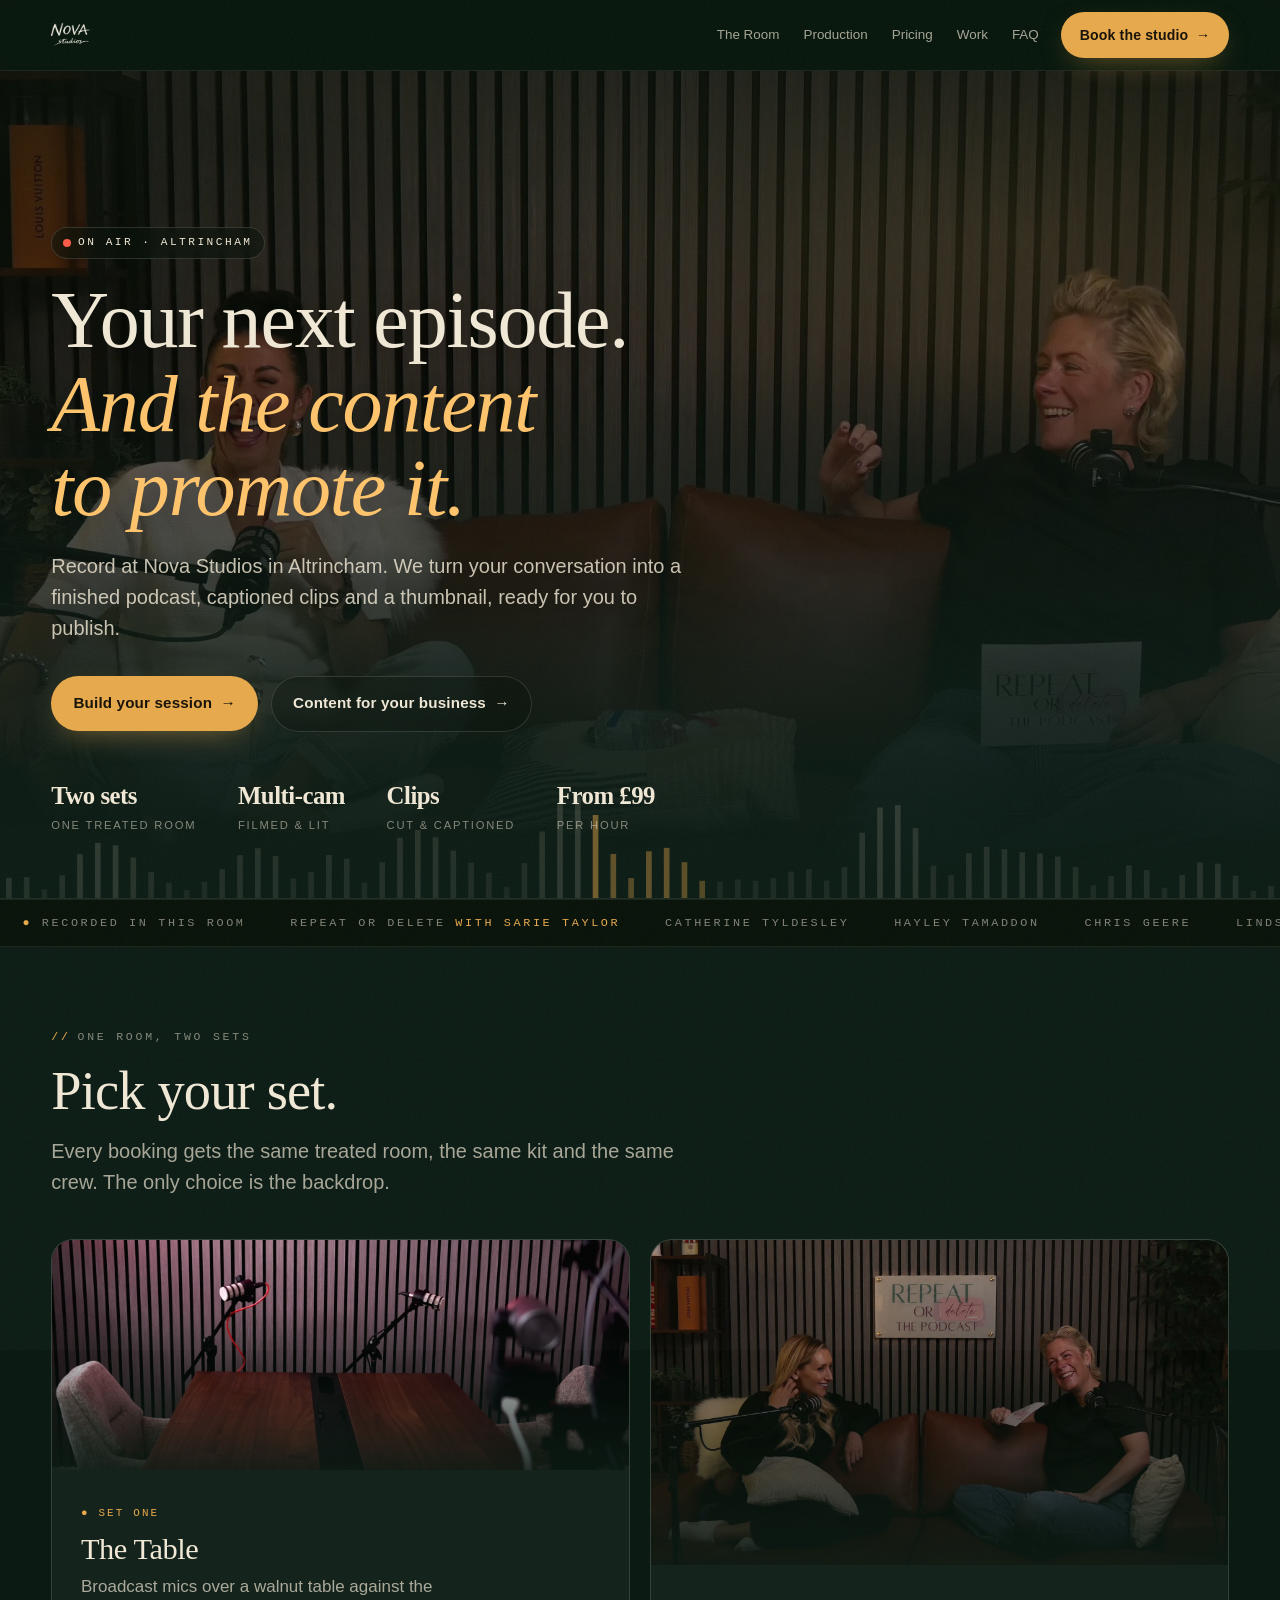
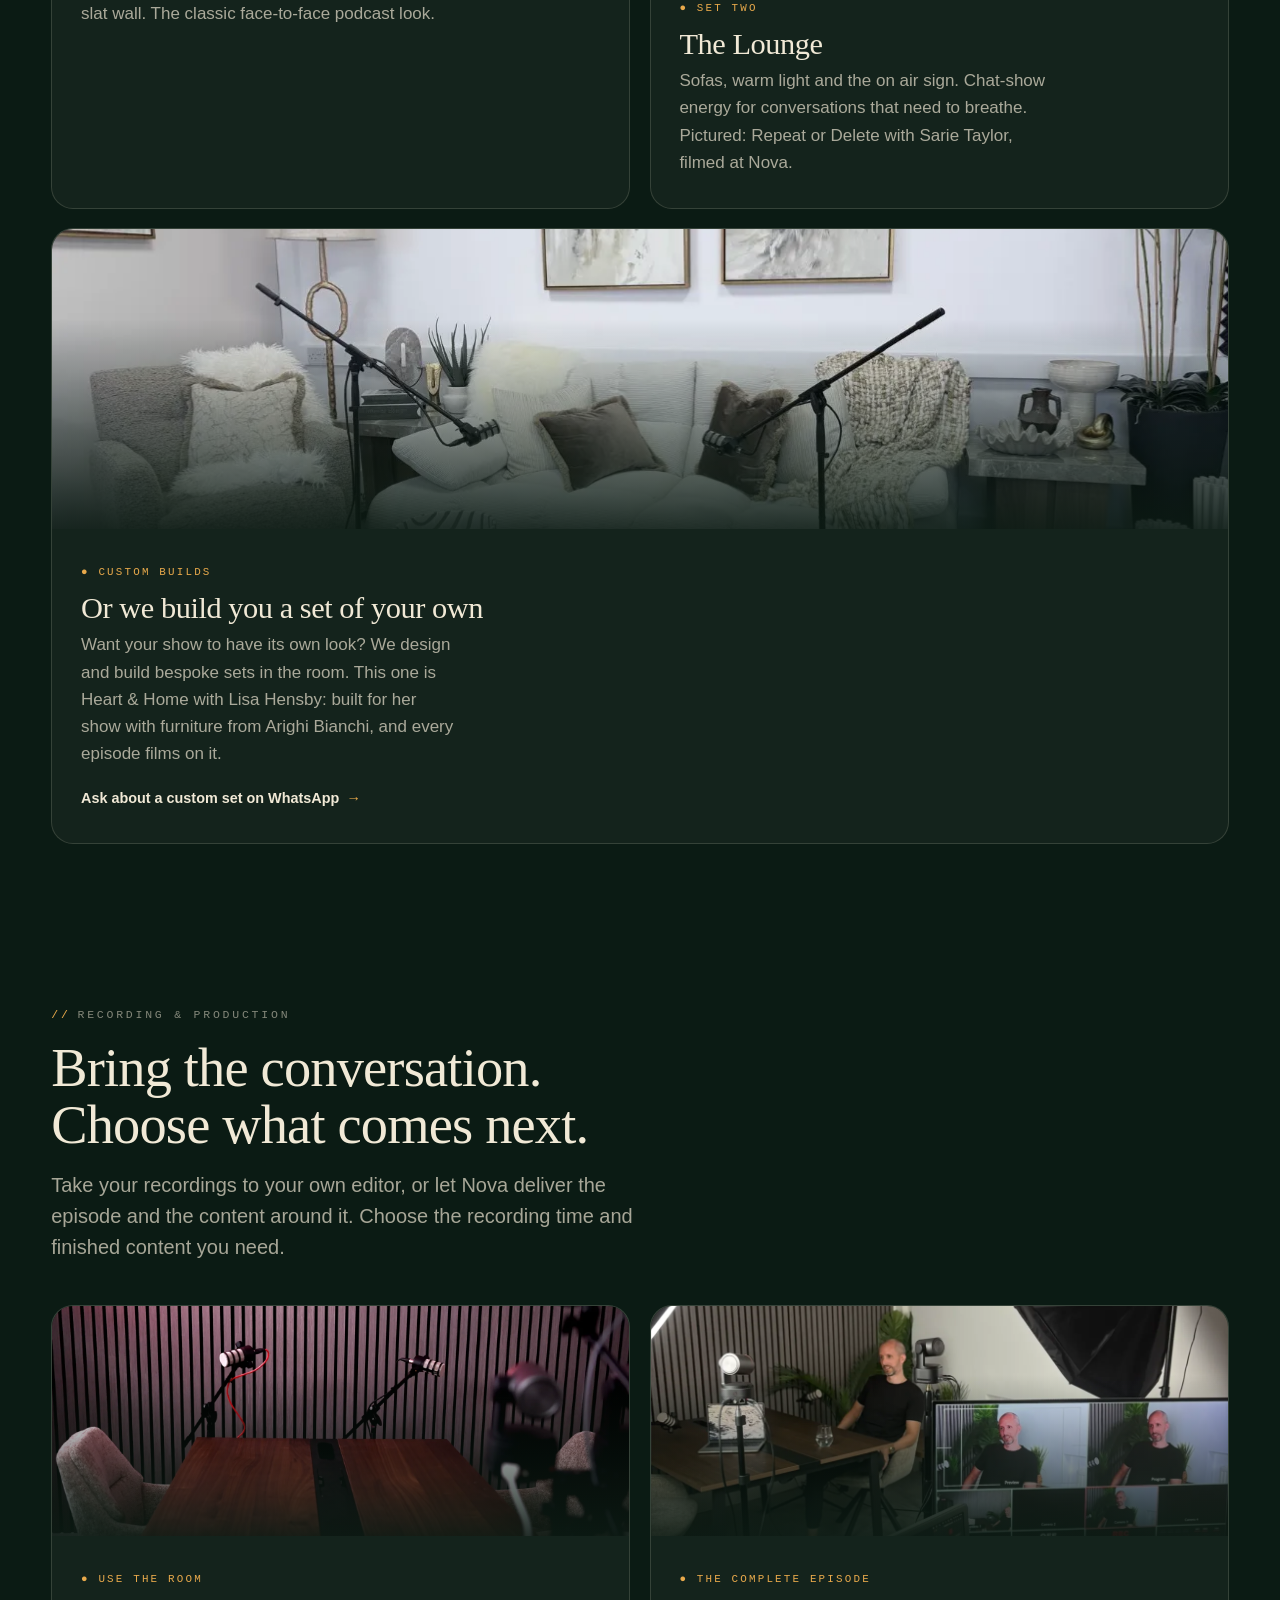
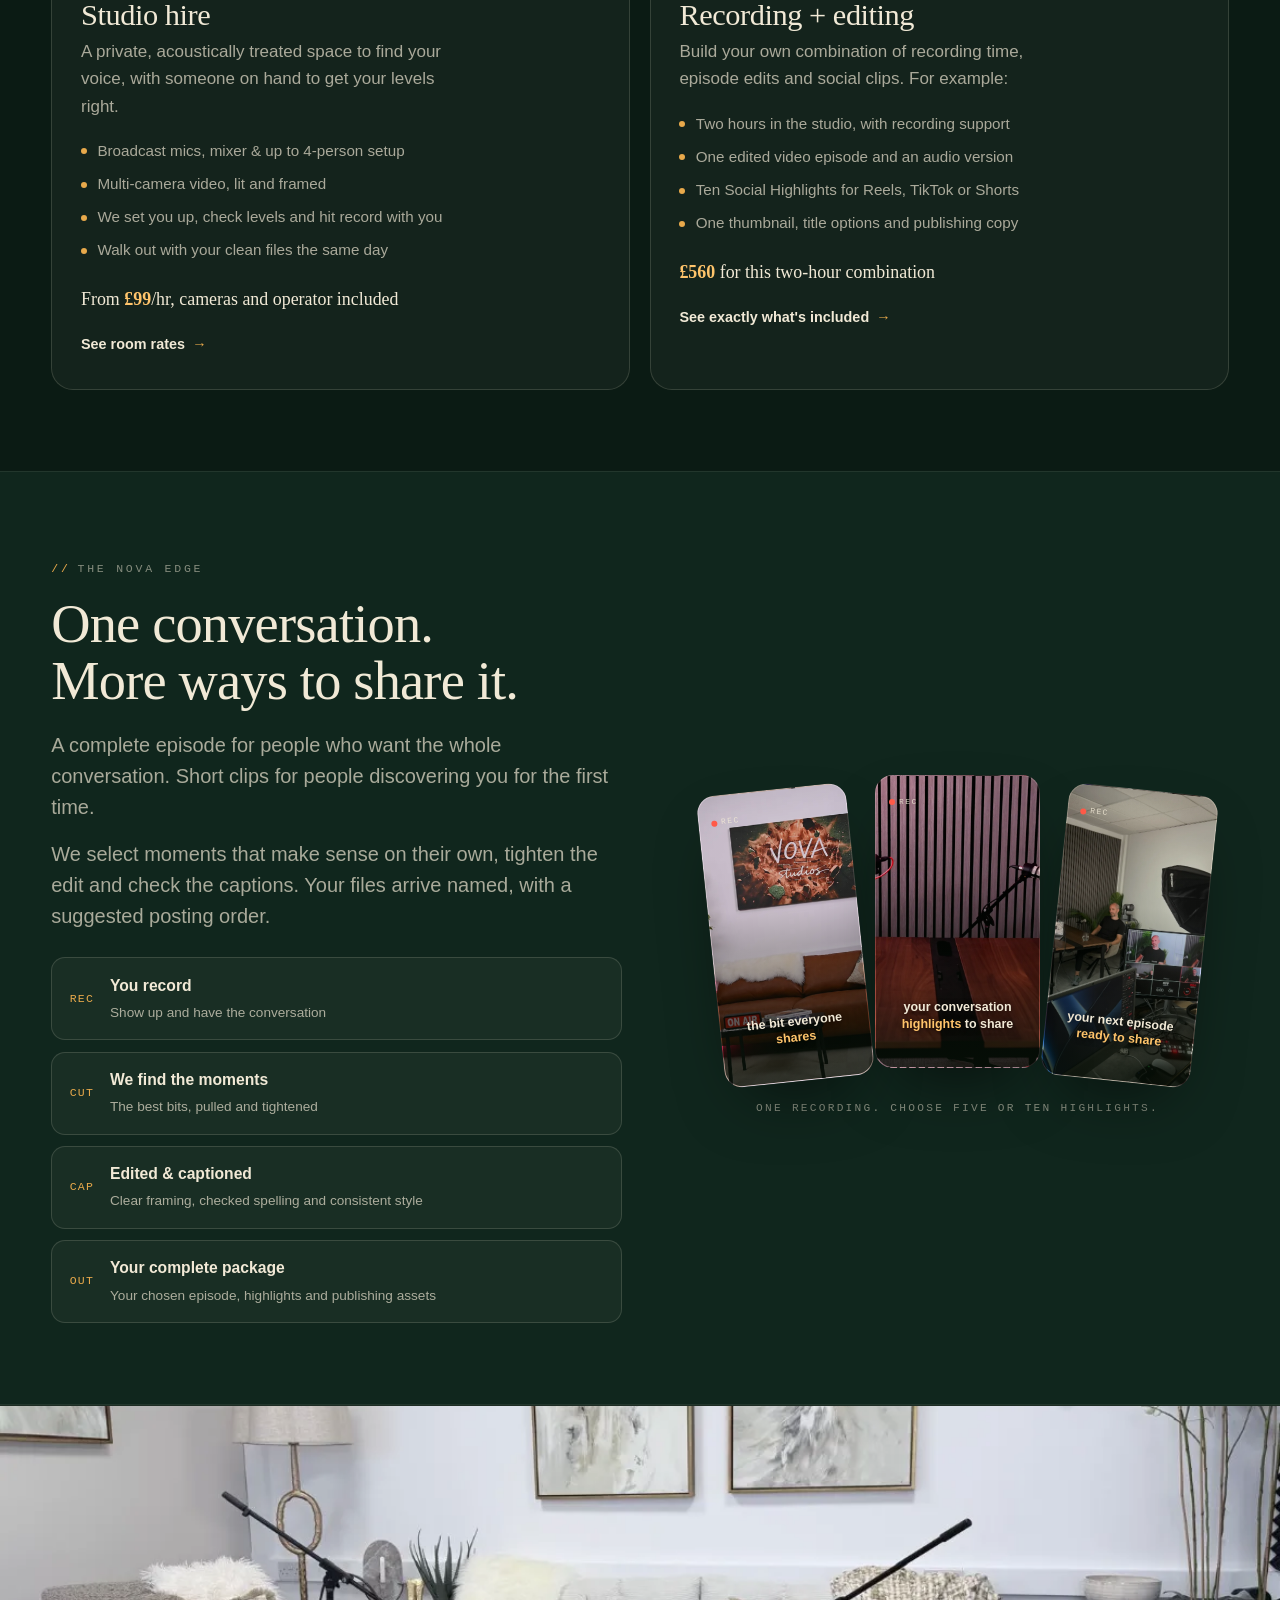
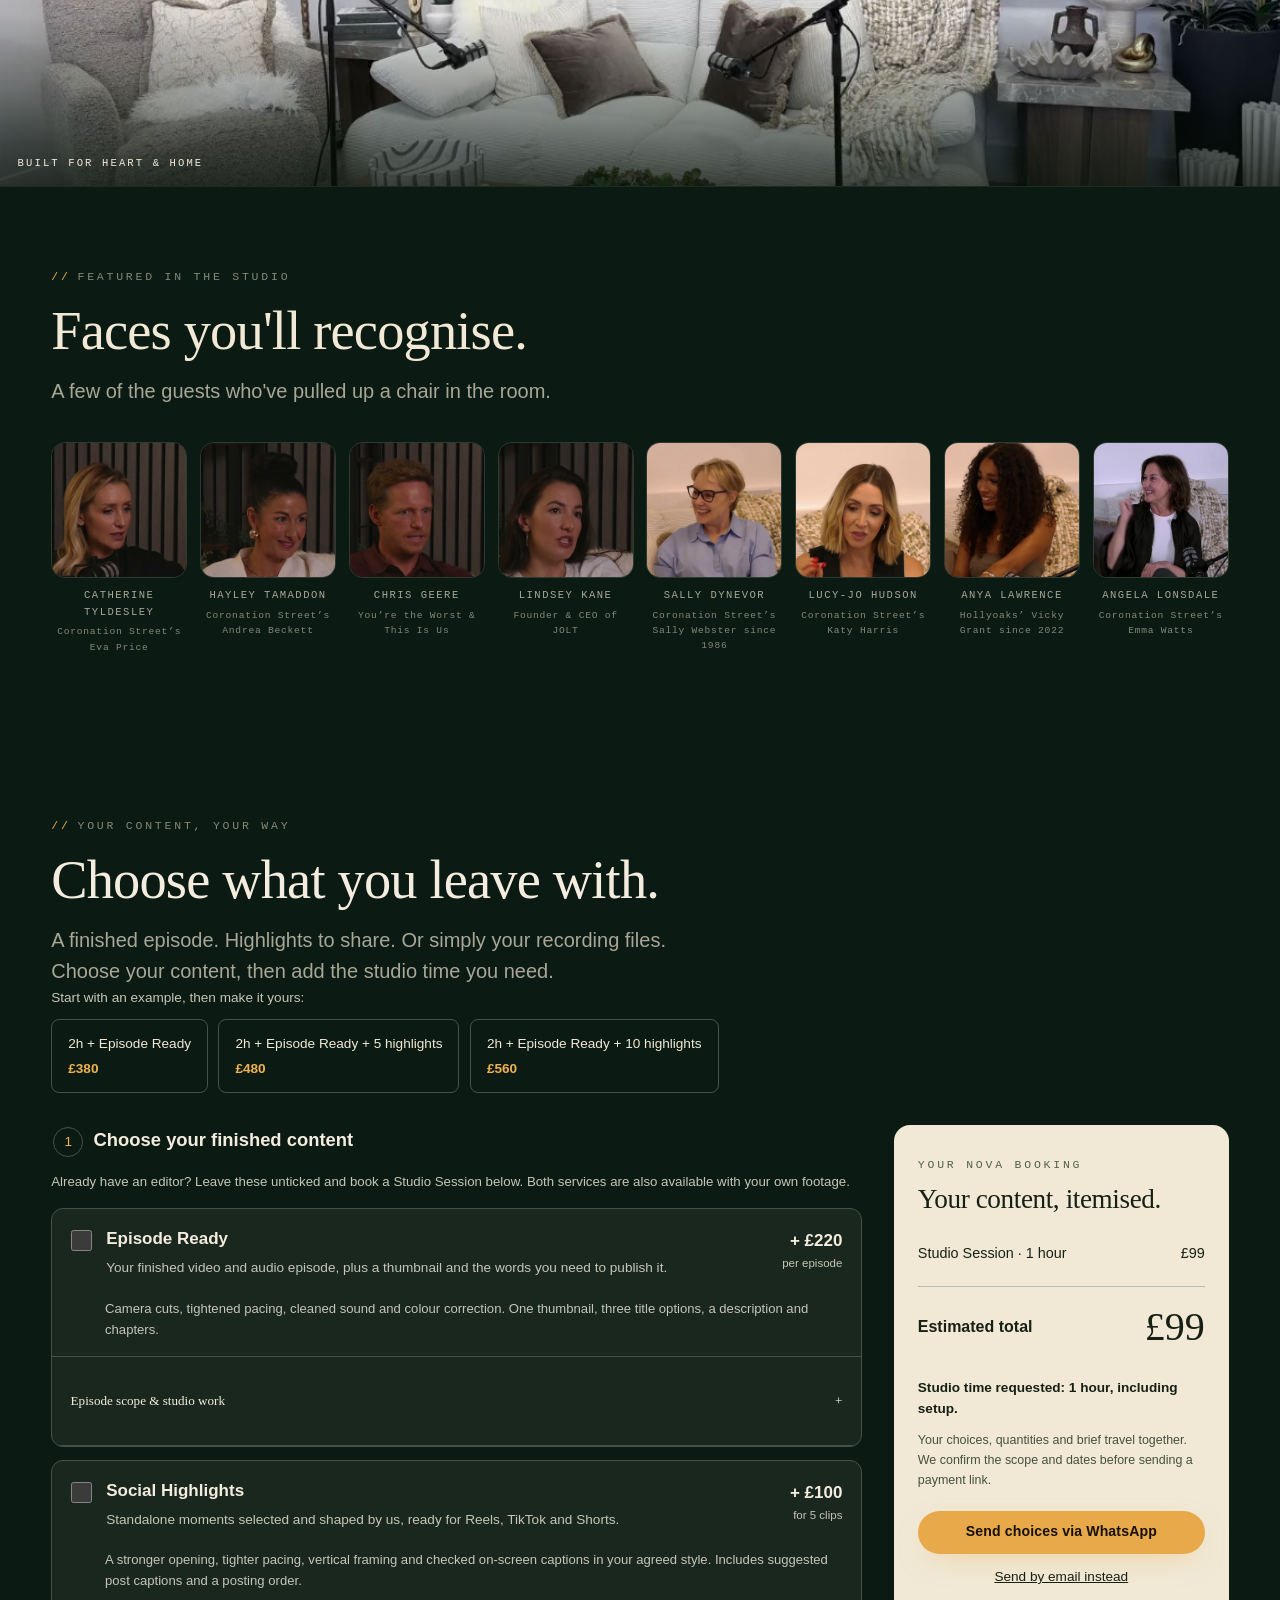
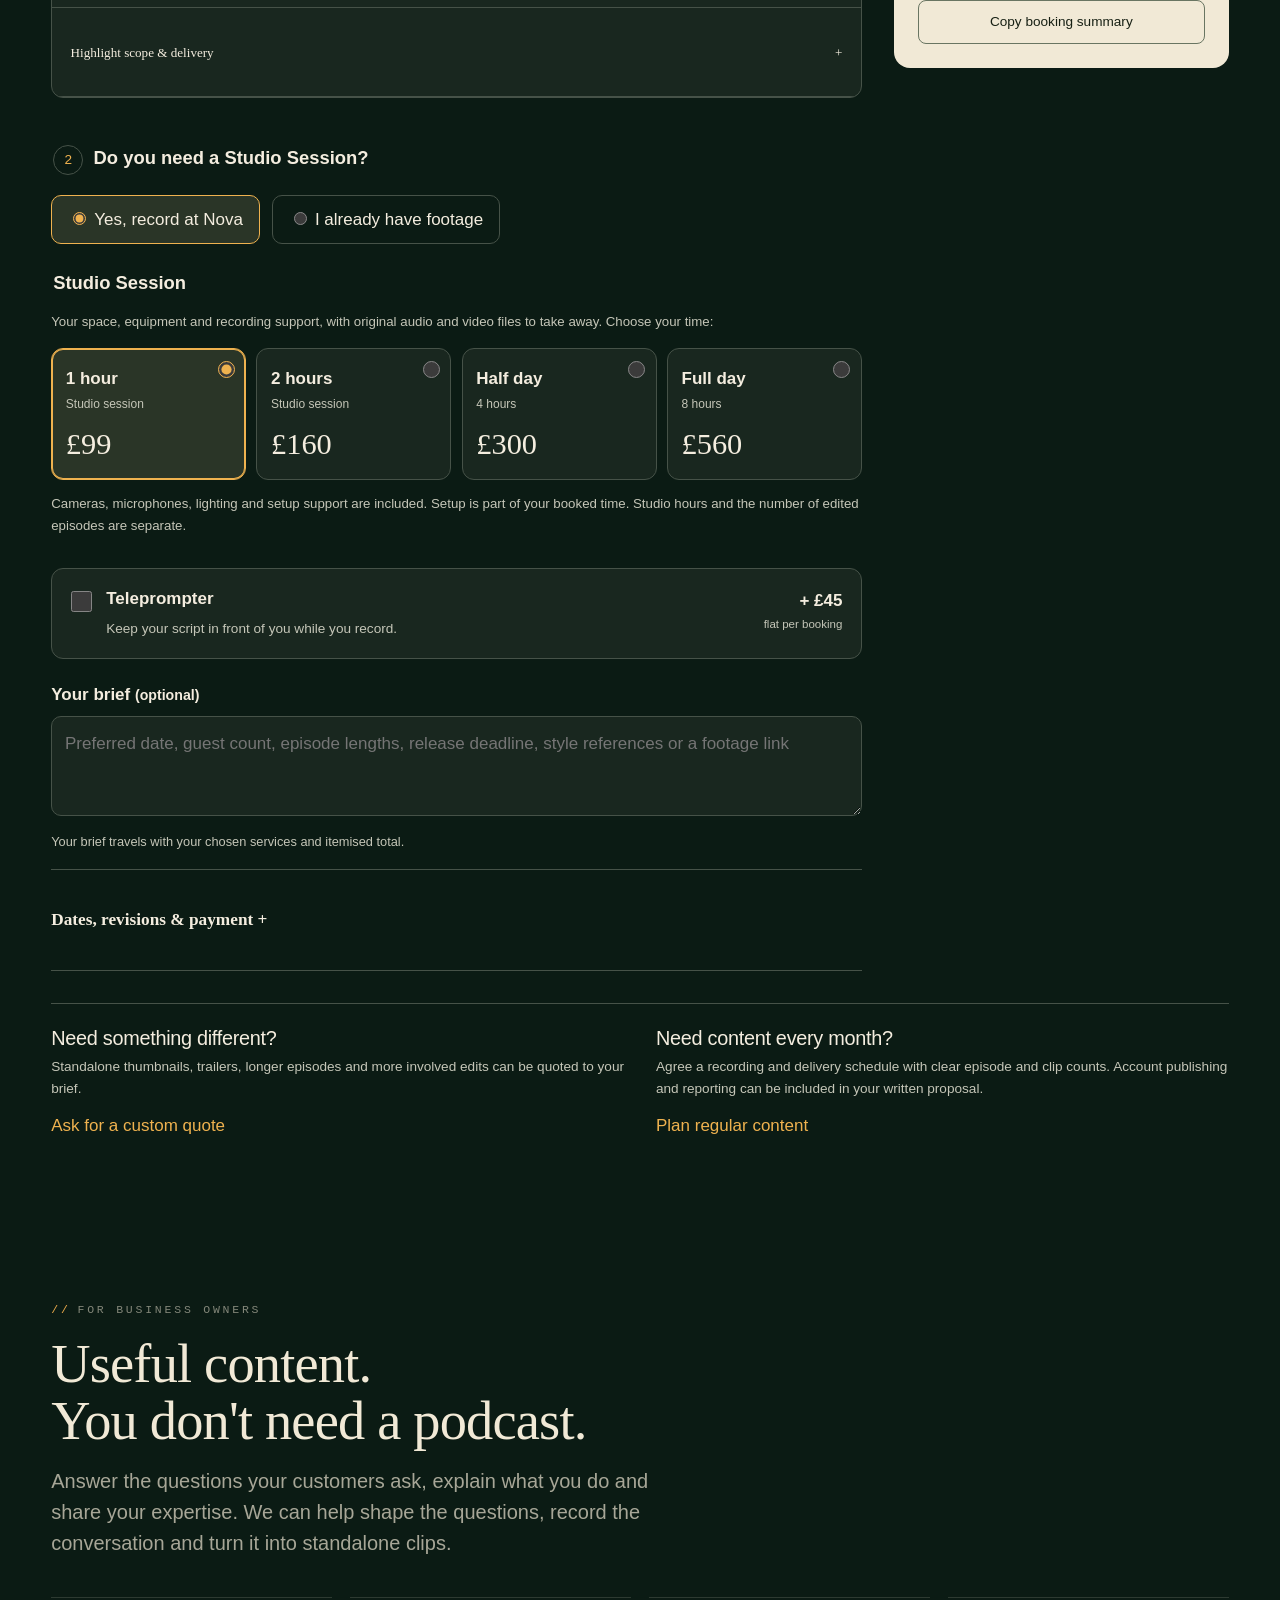
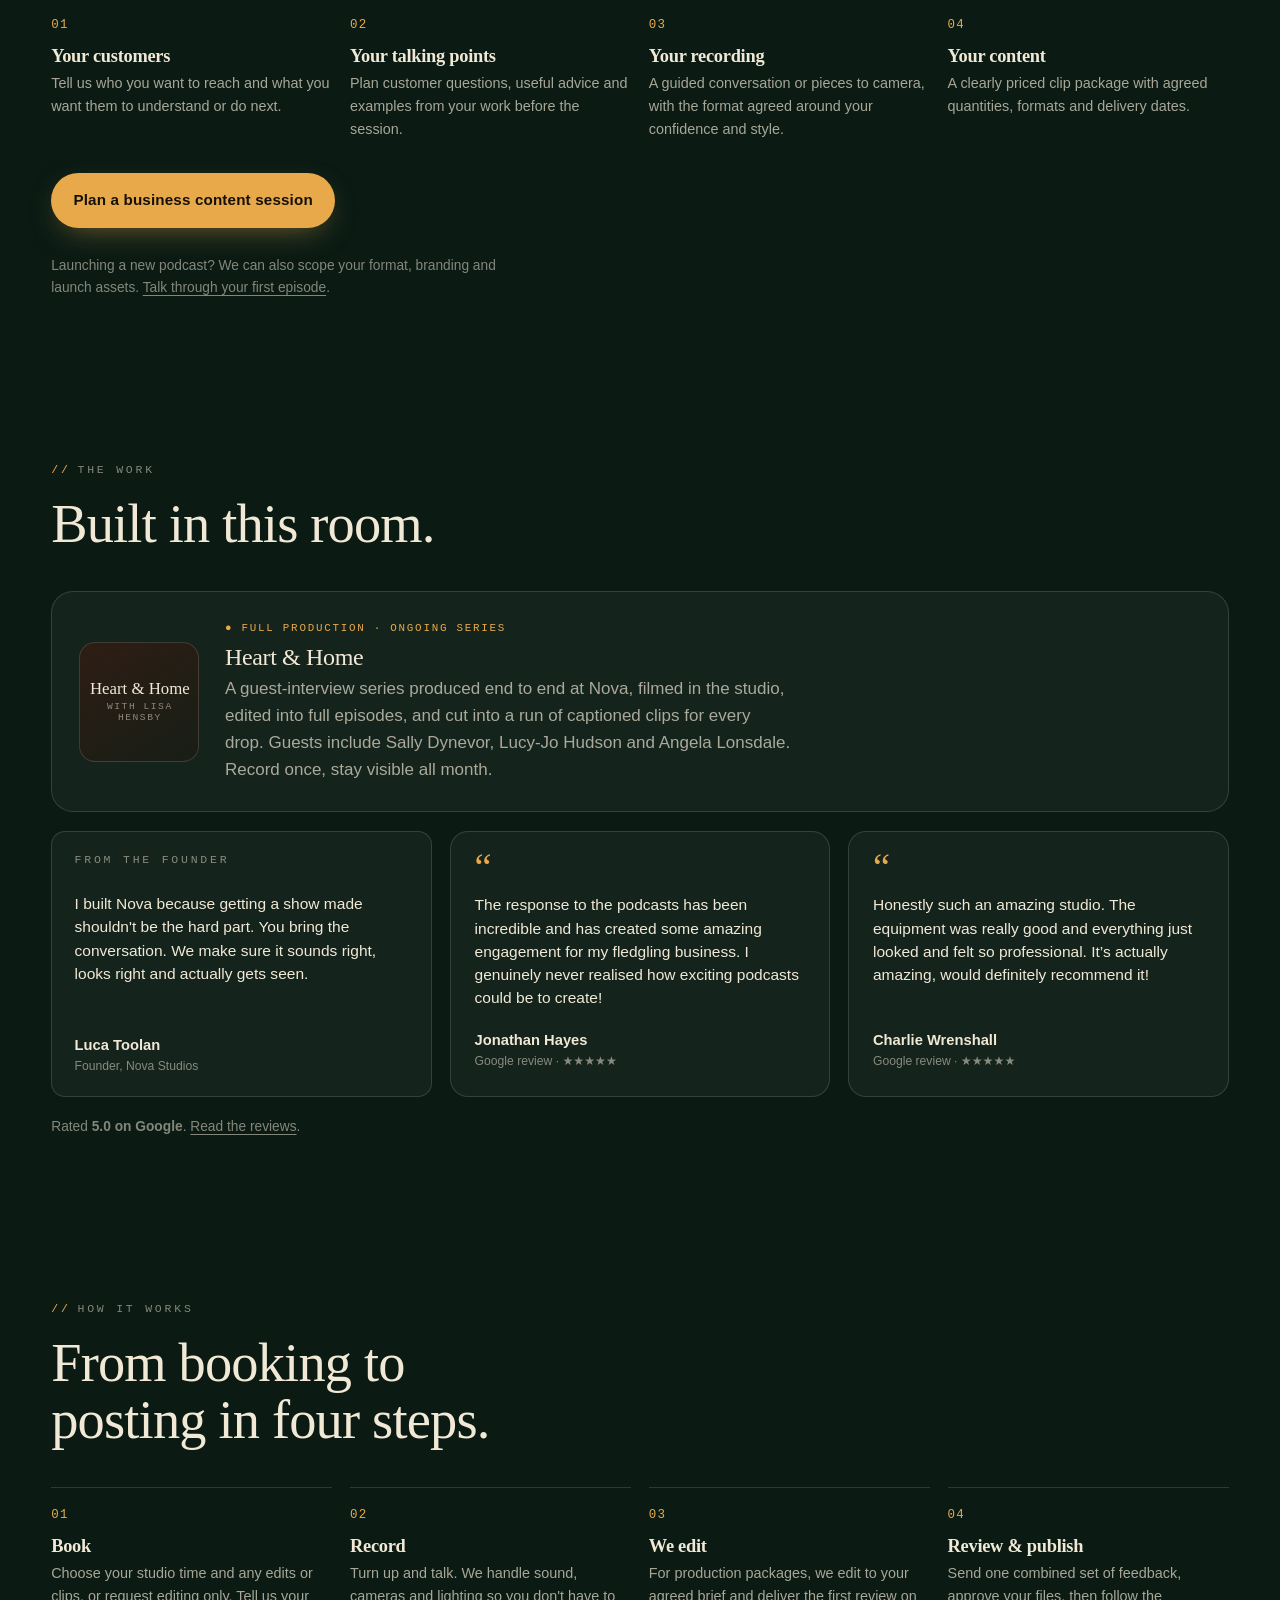
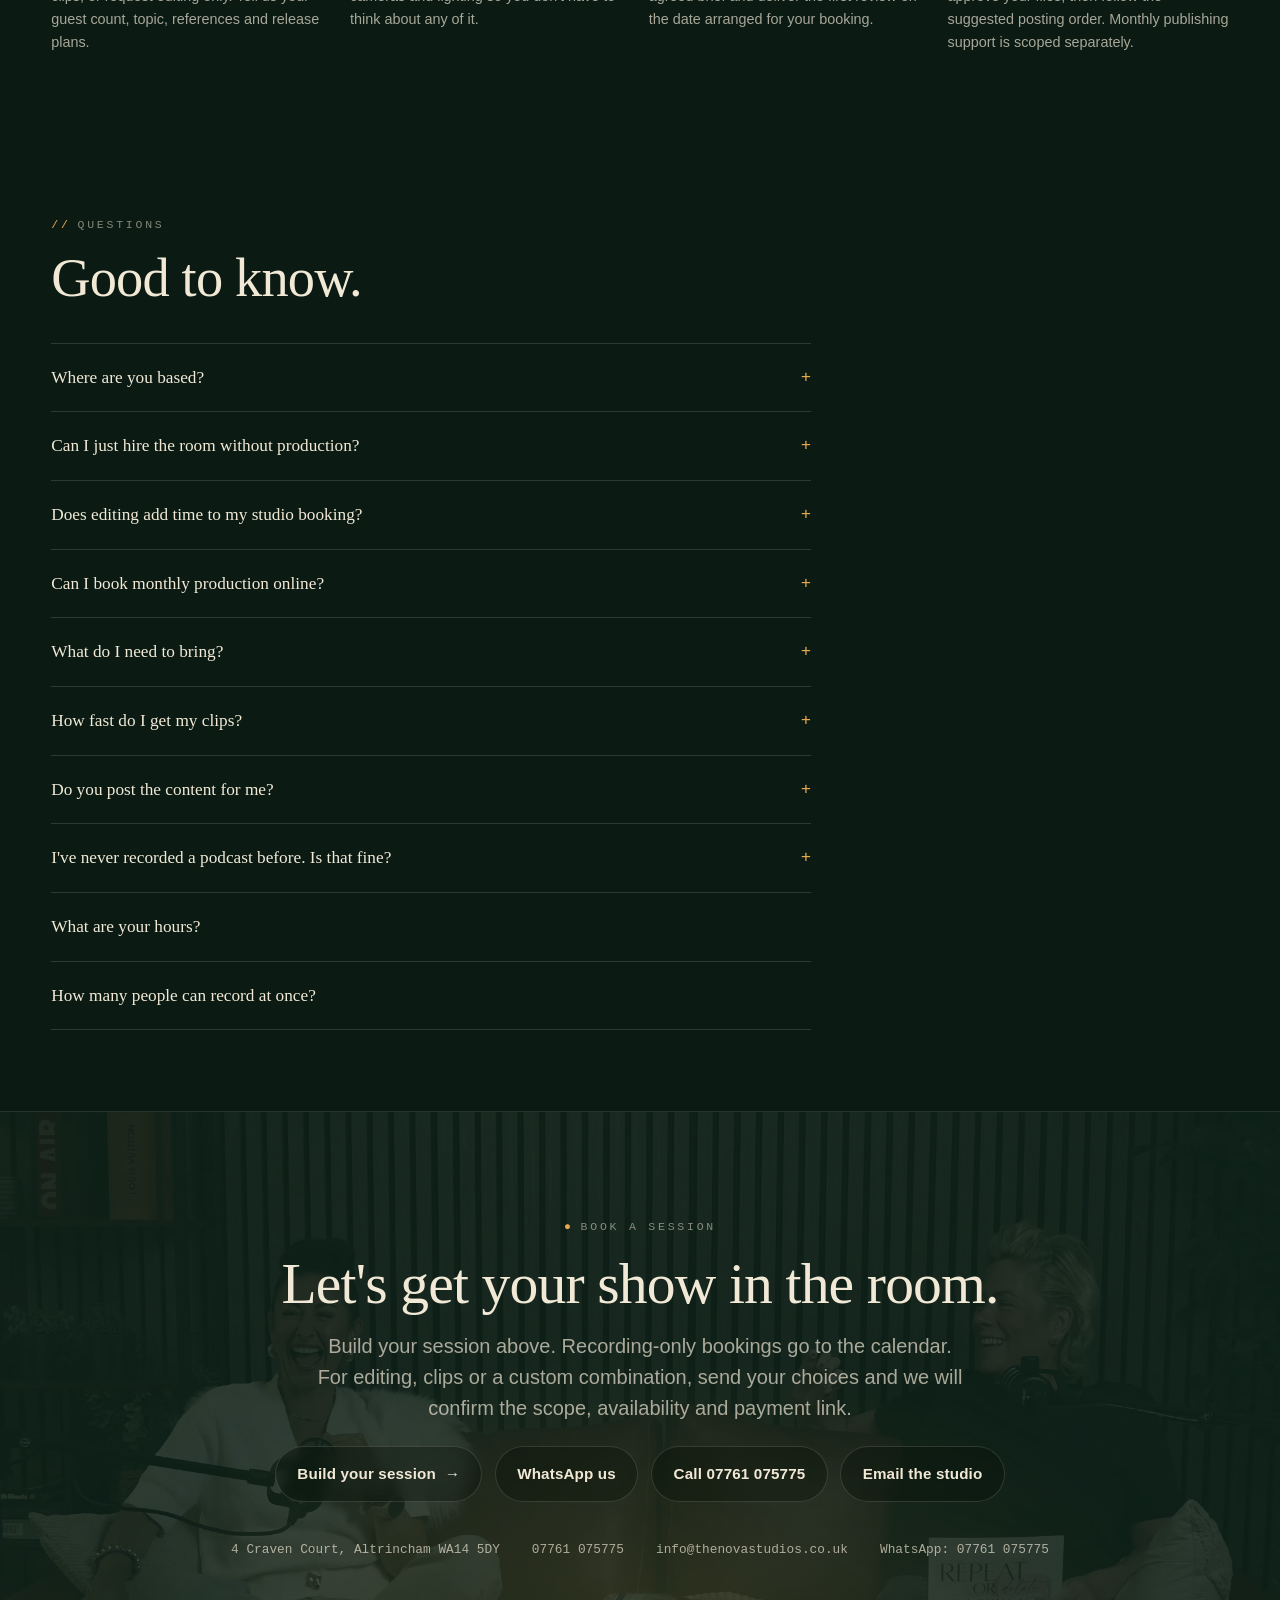
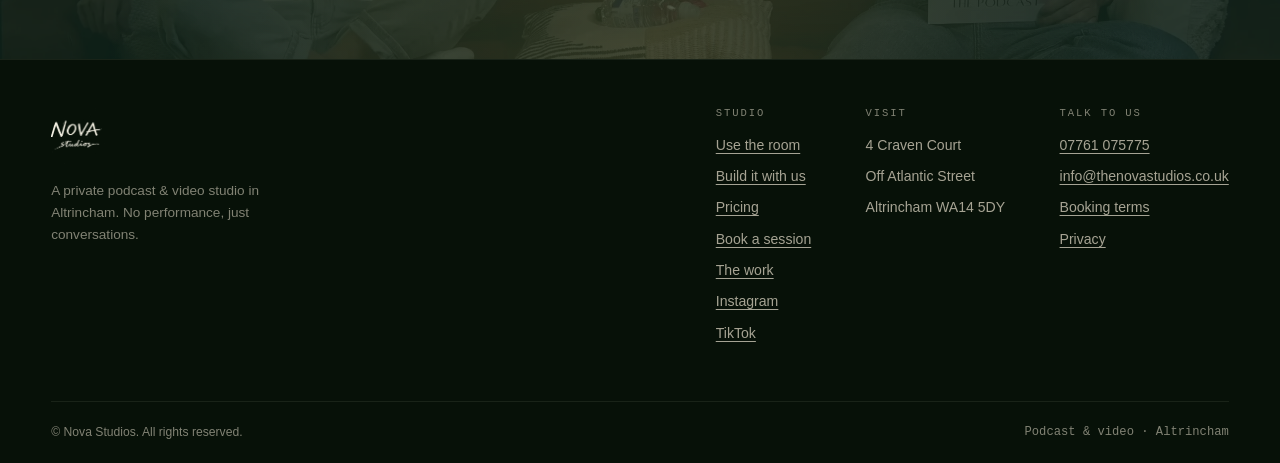
==== commit e721f3ce: "feat: clarify Nova services and custom pricing" ====
--- a/index.html
+++ b/index.html
@@ -446,10 +446,10 @@
           <ul>
             <li>Two hours in the studio, with recording support</li>
             <li>One edited video episode and an audio version</li>
-            <li>Ten captioned clips for Reels, TikTok or Shorts</li>
+            <li>Ten Social Highlights for Reels, TikTok or Shorts</li>
             <li>One thumbnail, title options and publishing copy</li>
           </ul>
-          <p class="price"><b>&pound;530</b> for this two-hour combination</p>
+          <p class="price"><b>&pound;560</b> for this two-hour combination</p>
           <a class="go" href="#pricing">See exactly what's included <span class="arw">&rarr;</span></a>
         </div>
       </div>
@@ -469,7 +469,7 @@
         <div class="pl-row"><span class="n">REC</span><div class="t"><b>You record</b><span>Show up and have the conversation</span></div></div>
         <div class="pl-row"><span class="n">CUT</span><div class="t"><b>We find the moments</b><span>The best bits, pulled and tightened</span></div></div>
         <div class="pl-row"><span class="n">CAP</span><div class="t"><b>Edited &amp; captioned</b><span>Clear framing, checked spelling and consistent style</span></div></div>
-        <div class="pl-row"><span class="n">OUT</span><div class="t"><b>Your complete package</b><span>Episode, 10 clips, thumbnail and publishing copy</span></div></div>
+        <div class="pl-row"><span class="n">OUT</span><div class="t"><b>Your complete package</b><span>Your chosen episode, highlights and publishing assets</span></div></div>
       </div>
     </div>
     <div class="reveal">
@@ -480,14 +480,14 @@
         </div>
         <div class="phone" style="background-image:var(--img-session)">
           <div class="hud"><span class="r"></span>REC</div>
-          <div class="cap">your conversation <i>ten clips</i> to share</div>
+          <div class="cap">your conversation <i>highlights</i> to share</div>
         </div>
         <div class="phone" style="background-image:var(--img-prod)">
           <div class="hud"><span class="r"></span>REC</div>
           <div class="cap">your next episode <i>ready to share</i></div>
         </div>
       </div>
-      <p class="mono" style="text-align:center;font-size:.7rem;letter-spacing:.2em;text-transform:uppercase;color:var(--ink-faint);margin-top:1rem">1 recording &rarr; 10+ posts</p>
+      <p class="mono" style="text-align:center;font-size:.7rem;letter-spacing:.2em;text-transform:uppercase;color:var(--ink-faint);margin-top:1rem">One recording. Choose five or ten highlights.</p>
     </div>
   </div>
 </section>
@@ -522,39 +522,37 @@
 
 <!-- ================= PRICING ================= -->
 <section id="pricing"><div class="wrap" id="session-pricing">
-<div class="sec-head"><span class="eyebrow"><span class="tk">//</span> Build your session</span>
-<h2 class="big serif">Record. Add what you need.</h2>
-<p class="lede">Choose one, two, four or eight hours in the studio, then add your edits and clips. Already have footage? Choose editing only.</p></div>
-<div class="formula" aria-label="Recording plus episode edits plus social clips equals your total"><span id="recording-formula">Recording</span><b aria-hidden="true">+</b><span>Episode edits</span><b aria-hidden="true">+</b><span>Social clips</span><b aria-hidden="true">=</b><span class="result">Your total</span></div>
+<div class="sec-head"><span class="eyebrow"><span class="tk">//</span> Your content, your way</span>
+<h2 class="big serif">Choose what you leave with.</h2>
+<p class="lede">A finished episode. Highlights to share. Or simply your recording files. Choose your content, then add the studio time you need.</p></div>
+<div class="examples" aria-label="Example two-hour combinations"><p>Start with an example, then make it yours:</p><button type="button" data-example="episode">2h + Episode Ready <strong>£380</strong></button><button type="button" data-example="five">2h + Episode Ready + 5 highlights <strong>£480</strong></button><button type="button" data-example="ten">2h + Episode Ready + 10 highlights <strong>£560</strong></button></div>
 <div id="editing"></div>
 <form id="session-builder" class="builder"><div class="controls">
-<fieldset class="mode-switch"><legend>What do you need?</legend>
-<label><input type="radio" name="mode" value="record" checked>Studio recording</label>
-<label><input type="radio" name="mode" value="editing">Editing only · I have footage</label>
+<fieldset><legend><span class="step" aria-hidden="true">1</span>Choose your finished content</legend>
+<p class="included intro-note">Already have an editor? Leave these unticked and book a Studio Session below. Both services are also available with your own footage.</p>
+<div class="addon"><label class="addon-label" for="episodes"><input class="addon-check" type="checkbox" id="episodes" aria-controls="episode-options"><span><span class="addon-name" id="episode-name">Episode Ready</span><span class="addon-description" id="episode-description">Your finished video and audio episode, plus a thumbnail and the words you need to publish it.</span></span><span class="addon-price" id="episode-price">+ £220<small>per episode</small></span></label>
+<p class="service-inclusions" id="episode-inclusions">Camera cuts, tightened pacing, cleaned sound and colour correction. One thumbnail, three title options, a description and chapters.</p>
+<div id="episode-options" hidden><div class="quantity" id="episode-quantity"><label for="episode-count">How many episodes?</label><div class="counter"><button type="button" data-count="episode-count" data-change="-1" aria-label="Remove one episode">−</button><input id="episode-count" type="number" min="1" max="99" step="1" value="1" inputmode="numeric" aria-describedby="episode-error"><button type="button" data-count="episode-count" data-change="1" aria-label="Add one episode">+</button></div></div><p class="error" id="episode-error" hidden>Enter a whole number from 1 to 99.</p><label class="customise"><input type="checkbox" id="publish-pack" checked> Include thumbnail, titles, description and chapters <small>Included in £220. Untick for the episode edit only at £180.</small></label></div>
+<details class="service-detail"><summary>Episode scope &amp; studio work <span aria-hidden="true">+</span></summary><p>One episode from up to 90 minutes of recorded conversation, with up to three camera angles and one consolidated round of revisions. We remove false starts and long pauses, switch cameras, balance sound and colour, and apply your supplied branding, intro and outro.</p><p>The thumbnail and publishing copy are included with Episode Ready. New animation, extensive story restructuring, extra footage and account uploading are quoted separately. We check externally recorded files before confirming the price.</p><p><a href="#work">See Heart &amp; Home, produced at Nova →</a></p></details></div>
+<div class="addon"><label class="addon-label" for="clips"><input class="addon-check" type="checkbox" id="clips" aria-controls="clip-options"><span><span class="addon-name">Social Highlights</span><span class="addon-description">Standalone moments selected and shaped by us, ready for Reels, TikTok and Shorts.</span></span><span class="addon-price" id="clip-price">+ £100<small>for 5 clips</small></span></label>
+<p class="service-inclusions">A stronger opening, tighter pacing, vertical framing and checked on-screen captions in your agreed style. Includes suggested post captions and a posting order.</p>
+<div id="clip-options" hidden><fieldset class="clip-sizes"><legend>How many highlights per recording?</legend><label><input type="radio" name="clip-size" value="5" checked> 5 highlights <strong>£100</strong></label><label><input type="radio" name="clip-size" value="10"> 10 highlights <strong>£180</strong></label></fieldset><div class="quantity" id="clip-quantity"><label for="clip-count">How many packs?<small id="clip-description">1 pack = 5 highlights</small></label><div class="counter"><button type="button" data-count="clip-count" data-change="-1" aria-label="Remove one clip pack">−</button><input id="clip-count" type="number" min="1" max="99" step="1" value="1" inputmode="numeric" aria-describedby="clip-description clip-error"><button type="button" data-count="clip-count" data-change="1" aria-label="Add one clip pack">+</button></div></div><p class="error" id="clip-error" hidden>Enter a whole number from 1 to 99.</p></div>
+<details class="service-detail"><summary>Highlight scope &amp; delivery <span aria-hidden="true">+</span></summary><p>Each pack is selected from one recording of up to 90 minutes. Clips are 30–90 seconds each, delivered as vertical videos, with one consolidated round of revisions. Order them with or without a full episode edit.</p><p>We confirm the source footage and enough suitable moments for your chosen count before payment. Custom animation, extra footage and new creative directions are quoted separately. Files are delivered for you to post; account publishing is a separate service.</p></details></div>
 </fieldset>
-<fieldset id="recording-options"><legend><span class="step" aria-hidden="true">1</span>Choose your recording time</legend><div class="times">
+<fieldset class="mode-switch"><legend><span class="step" aria-hidden="true">2</span>Do you need a Studio Session?</legend><label><input type="radio" name="mode" value="record" checked>Yes, record at Nova</label><label><input type="radio" name="mode" value="editing">I already have footage</label></fieldset>
+<fieldset id="recording-options"><legend>Studio Session</legend><p class="included intro-note">Your space, equipment and recording support, with original audio and video files to take away. Choose your time:</p><div class="times">
 <label class="time"><input type="radio" name="duration" value="1" aria-label="1 hour, £99" checked><span class="hours">1 hour</span><span class="caption">Studio session</span><span class="price">£99</span></label>
 <label class="time"><input type="radio" name="duration" value="2" aria-label="2 hours, £160"><span class="hours">2 hours</span><span class="caption">Studio session</span><span class="price">£160</span></label>
-<label class="time"><input type="radio" name="duration" value="4" aria-label="4 hours, £300"><span class="hours">4 hours</span><span class="caption">Half day</span><span class="price">£300</span></label>
+<label class="time"><input type="radio" name="duration" value="4" aria-label="4 hours, £300"><span class="hours">Half day</span><span class="caption">4 hours</span><span class="price">£300</span></label>
 <label class="time"><input type="radio" name="duration" value="8" aria-label="Full day, 8 hours, £560"><span class="hours">Full day</span><span class="caption">8 hours</span><span class="price">£560</span></label>
-</div><p class="included">Every session includes cameras, microphones, lighting, setup support and your original audio and video files. Setup is part of your booked time.</p></fieldset>
-<fieldset><legend><span class="step" id="deliverables-step" aria-hidden="true">2</span>Add what you want to take away</legend>
-<div class="addon"><label class="addon-label" for="episodes"><input class="addon-check" type="checkbox" id="episodes" aria-controls="episode-quantity"><span><span class="addon-name">Finished episode + thumbnail</span><span class="addon-description">An edited video and audio episode, thumbnail, three title options, description and chapters.</span></span><span class="addon-price">+ £220<small>per episode</small></span></label>
-<div class="quantity" id="episode-quantity" hidden><label for="episode-count">How many episodes?</label><div class="counter"><button type="button" data-count="episode-count" data-change="-1" aria-label="Remove one episode">−</button><input id="episode-count" type="number" min="1" max="99" step="1" value="1" inputmode="numeric" aria-describedby="episode-error"><button type="button" data-count="episode-count" data-change="1" aria-label="Add one episode">+</button></div></div><p class="error" id="episode-error" hidden>Enter a whole number from 1 to 99.</p></div>
-<div class="addon"><label class="addon-label" for="clips"><input class="addon-check" type="checkbox" id="clips" aria-controls="clip-quantity"><span><span class="addon-name">Captioned social clips</span><span class="addon-description">Ten selected moments, edited vertically for Reels, TikTok and Shorts. Available with or without an episode edit.</span></span><span class="addon-price">+ £150<small>per pack of 10</small></span></label>
-<div class="quantity" id="clip-quantity" hidden><label for="clip-count">How many packs?<small id="clip-description">1 pack = 10 clips</small></label><div class="counter"><button type="button" data-count="clip-count" data-change="-1" aria-label="Remove one clip pack">−</button><input id="clip-count" type="number" min="1" max="99" step="1" value="1" inputmode="numeric" aria-describedby="clip-description clip-error"><button type="button" data-count="clip-count" data-change="1" aria-label="Add one clip pack">+</button></div></div><p class="error" id="clip-error" hidden>Enter a whole number from 1 to 99.</p></div>
+</div><p class="included">Cameras, microphones, lighting and setup support are included. Setup is part of your booked time. Studio hours and the number of edited episodes are separate.</p></fieldset>
 <div class="addon" id="teleprompter-option"><label class="addon-label" for="teleprompter"><input class="addon-check" type="checkbox" id="teleprompter"><span><span class="addon-name">Teleprompter</span><span class="addon-description">Keep your script in front of you while you record.</span></span><span class="addon-price">+ £45<small>flat per booking</small></span></label></div>
-<p class="delivery-note" id="recording-help">Happy editing yourself? Leave the extras unticked. Studio time and the number of edits are separate, so you can batch-record several episodes in one session.</p></fieldset>
-<label class="brief-label" for="session-brief">Anything we should know? <small>(optional)</small></label>
-<textarea id="session-brief" maxlength="700" placeholder="Episode lengths, guest count, your preferred date or deadline, or a link to your footage"></textarea>
-<p class="brief-help">Your choices and these notes are included when you open your enquiry.</p>
-<details><summary>What does each edit include?</summary><p>Each £220 episode includes the £180 episode edit and £40 thumbnail/title service. We switch cameras, tighten pacing, balance sound and colour, and add your supplied branding, intro and outro. The price covers one episode from up to 90 minutes of recorded conversation, with one combined round of revisions.</p><p>Each £150 clip pack includes ten vertical clips, each 30–90 seconds, selected from one recording of up to 90 minutes. We check captions and supply suggested post captions and a posting order. Clip packs can be ordered without a full episode edit. We confirm which recording each pack comes from and whether it supports the requested clip count before accepting the order.</p><p>Longer episodes, extra source footage, a new brief, custom animation and account posting are quoted separately. Recording time includes setup, so plan the number and length of your episodes within your chosen session.</p></details>
-<details><summary>When will everything be ready?</summary><p>We agree first-review and final-delivery dates for your booking. Tell us about fixed release dates before booking. Editing happens after your session and does not add time to the studio appointment.</p></details>
-</div><section class="summary" id="summary" aria-label="Your session summary"><p class="eyebrow">Your session, your way</p><h2>It all adds up here.</h2><div id="quote" aria-live="polite" aria-atomic="true"></div><p class="appointment" id="appointment"></p><p class="summary-note">Your chosen extras are added once. Episode edits and clip packs are charged by quantity; the teleprompter is a flat booking fee.</p><p class="summary-note" id="handoff-note">Choose your recording time, then open the calendar. For editing, we'll confirm your footage, scope and delivery date before payment.</p>
-<div class="summary-actions" id="summary-actions" hidden><a class="btn primary" id="session-action" target="_blank" rel="noopener">Check dates &amp; book</a><a class="email-link" id="email-action">Enquire by email</a></div></section></form>
-<noscript><p>Contact us to build your booking: recording is £99 for one hour, £160 for two, £300 for four or £560 for eight. A finished episode with thumbnail and titles is £220; ten clips are £150; the teleprompter is £45 per booking. <a href="https://wa.me/447761075775">Enquire on WhatsApp</a> or <a href="mailto:info@thenovastudios.co.uk">email the studio</a>.</p></noscript>
-<div class="other"><section><h3>Need something different?</h3><p>Longer episodes, standalone thumbnails, trailers and other edits can be quoted to your brief.</p><a href="https://wa.me/447761075775?text=Hi%20Nova%2C%20I%27d%20like%20a%20custom%20editing%20quote." target="_blank" rel="noopener">Ask for a custom quote</a></section><section id="monthly"><h3>Need content every month?</h3><p>We can plan your recording, edits and publishing together, with a written proposal for your workload.</p><a href="https://wa.me/447761075775?text=Hi%20Nova%2C%20I%27d%20like%20a%20monthly%20content%20proposal." target="_blank" rel="noopener">Plan regular content</a></section></div>
-<div class="mobile-total"><span>Your total <strong id="mobile-price">£99</strong></span><a href="#summary">View breakdown ↑</a></div>
+<label class="brief-label" for="session-brief">Your brief <small>(optional)</small></label><textarea id="session-brief" maxlength="700" placeholder="Preferred date, guest count, episode lengths, release deadline, style references or a footage link"></textarea><p class="brief-help">Your brief travels with your chosen services and itemised total.</p>
+<details><summary>Dates, revisions &amp; payment <span aria-hidden="true">+</span></summary><p>Send your choices in one enquiry. We confirm studio availability, check the footage and scope, agree first-review and final-delivery dates, then send an itemised payment link. Your enquiry does not reserve a date or take payment.</p><p>Each edit or highlights pack includes one combined round of feedback against the agreed brief. New footage, extra deliverables or a changed brief are priced before we begin them. Tell us about fixed release dates before booking.</p></details>
+</div><section class="summary" id="summary" aria-label="Your session summary"><p class="eyebrow">Your Nova booking</p><h2>Your content, itemised.</h2><div id="quote" aria-live="polite" aria-atomic="true"></div><p class="appointment" id="appointment"></p><p class="summary-note" id="handoff-note">Your choices, quantities and brief travel together. We confirm the scope and dates before sending a payment link.</p><div class="summary-actions" id="summary-actions" hidden><a class="btn primary" id="session-action" target="_blank" rel="noopener">Send my booking request</a><a class="email-link" id="email-action">Send by email instead</a><button type="button" class="copy-summary" id="copy-summary">Copy booking summary</button><p class="copy-status" id="copy-status" role="status"></p></div></section></form>
+<noscript><p>Studio Session: £99 for 1h, £160 for 2h, £300 for 4h or £560 for 8h. Episode Ready: £220 per episode, or £180 for the edit without publishing assets. Social Highlights: £100 for five or £180 for ten. Teleprompter: £45 flat. <a href="https://wa.me/447761075775">Enquire on WhatsApp</a> or <a href="mailto:info@thenovastudios.co.uk">email the studio</a>.</p></noscript>
+<div class="other"><section><h3>Need something different?</h3><p>Standalone thumbnails, trailers, longer episodes and more involved edits can be quoted to your brief.</p><a href="https://wa.me/447761075775?text=Hi%20Nova%2C%20I%27d%20like%20a%20custom%20editing%20quote." target="_blank" rel="noopener">Ask for a custom quote</a></section><section id="monthly"><h3>Need content every month?</h3><p>Agree a recording and delivery schedule with clear episode and clip counts. Account publishing and reporting can be included in your written proposal.</p><a href="https://wa.me/447761075775?text=Hi%20Nova%2C%20I%27d%20like%20a%20monthly%20content%20proposal." target="_blank" rel="noopener">Plan regular content</a></section></div>
+<div class="mobile-total"><span>Estimated total <strong id="mobile-price">£99</strong></span><a href="#summary">View breakdown ↑</a></div>
 </div></section>
 
 <section id="content-sessions">
--- a/booking-builder.css
+++ b/booking-builder.css
@@ -104,3 +104,28 @@
 #session-pricing .summary{top:100px}
 
 #session-pricing .other section{padding:0}
+
+#session-pricing .builder{scroll-margin-top:100px}
+#session-pricing .examples{margin:0 0 2rem;display:flex;flex-wrap:wrap;gap:.65rem}
+#session-pricing .examples p{width:100%;color:var(--muted);font-size:.85rem}
+#session-pricing .examples button{border:1px solid var(--line);background:transparent;color:var(--ink);padding:.8rem 1rem;border-radius:8px;text-align:left;cursor:pointer;font-size:.85rem}
+#session-pricing .examples strong{display:block;color:var(--gold);margin-top:.2rem}
+#session-pricing .examples button:hover{background:var(--panel);border-color:var(--gold)}
+#session-pricing .intro-note{margin:-.4rem 0 1rem}
+#session-pricing .service-inclusions{margin:0 1.15rem 1rem 3.3rem;font-size:.82rem;color:var(--muted)}
+#session-pricing .service-detail{padding:.85rem 1.15rem}
+#session-pricing .service-detail summary{font-size:.82rem;font-weight:500;min-height:24px;display:flex;justify-content:space-between;gap:.8rem}
+#session-pricing .service-detail a{color:var(--gold);text-decoration:underline}
+#session-pricing .customise{display:block;border-top:1px solid var(--line);margin:0 1.15rem 1rem;padding-top:1rem;font-size:.82rem;cursor:pointer}
+#session-pricing .customise input,#session-pricing .clip-sizes input{accent-color:var(--gold);margin-right:.35rem}
+#session-pricing .customise small{display:block;color:var(--muted);margin:.4rem 0 0 1.3rem}
+#session-pricing .clip-sizes{padding:0 1.15rem;margin:.5rem 0 1rem;display:flex;gap:.7rem;flex-wrap:wrap}
+#session-pricing .clip-sizes legend{font-size:.83rem;font-weight:500;margin-bottom:.7rem}
+#session-pricing .clip-sizes label{flex:1;border:1px solid var(--line);padding:.8rem;border-radius:8px;font-size:.83rem;cursor:pointer}
+#session-pricing .clip-sizes label:has(input:checked){border-color:var(--gold)}
+#session-pricing .clip-sizes strong{display:block;margin-top:.3rem;color:var(--gold)}
+#session-pricing .copy-summary{border:1px solid #697562;background:transparent;color:var(--dark);border-radius:8px;padding:.65rem;cursor:pointer;font-size:.85rem}
+#session-pricing .copy-status{font-size:.8rem}
+#session-pricing .copy-status:empty{display:none}
+#session-pricing .brief-label{margin-top:1.4rem}
+@media(max-width:760px){#session-pricing .examples{display:grid;grid-template-columns:1fr}#session-pricing .service-inclusions{margin-left:2.95rem;margin-right:1rem}#session-pricing .clip-sizes{padding:0 1rem}#session-pricing .customise{margin-left:1rem;margin-right:1rem}}
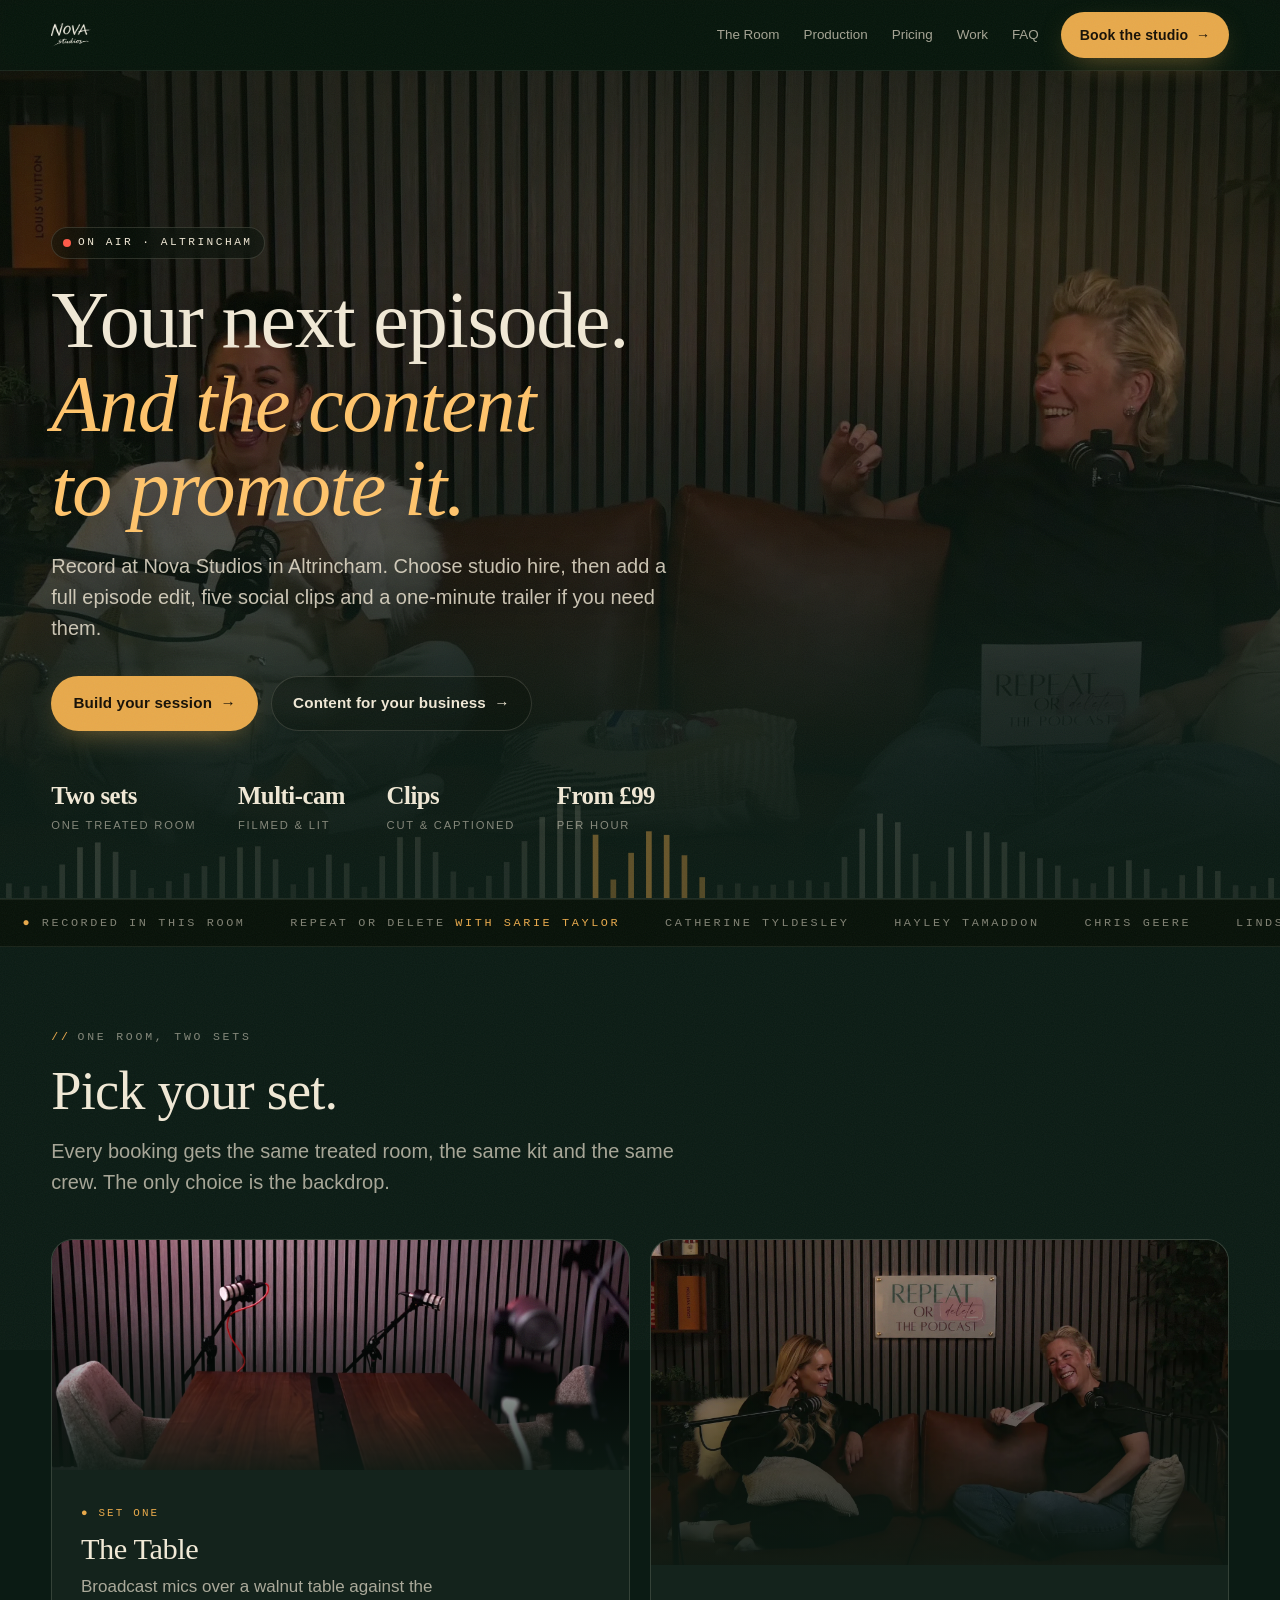
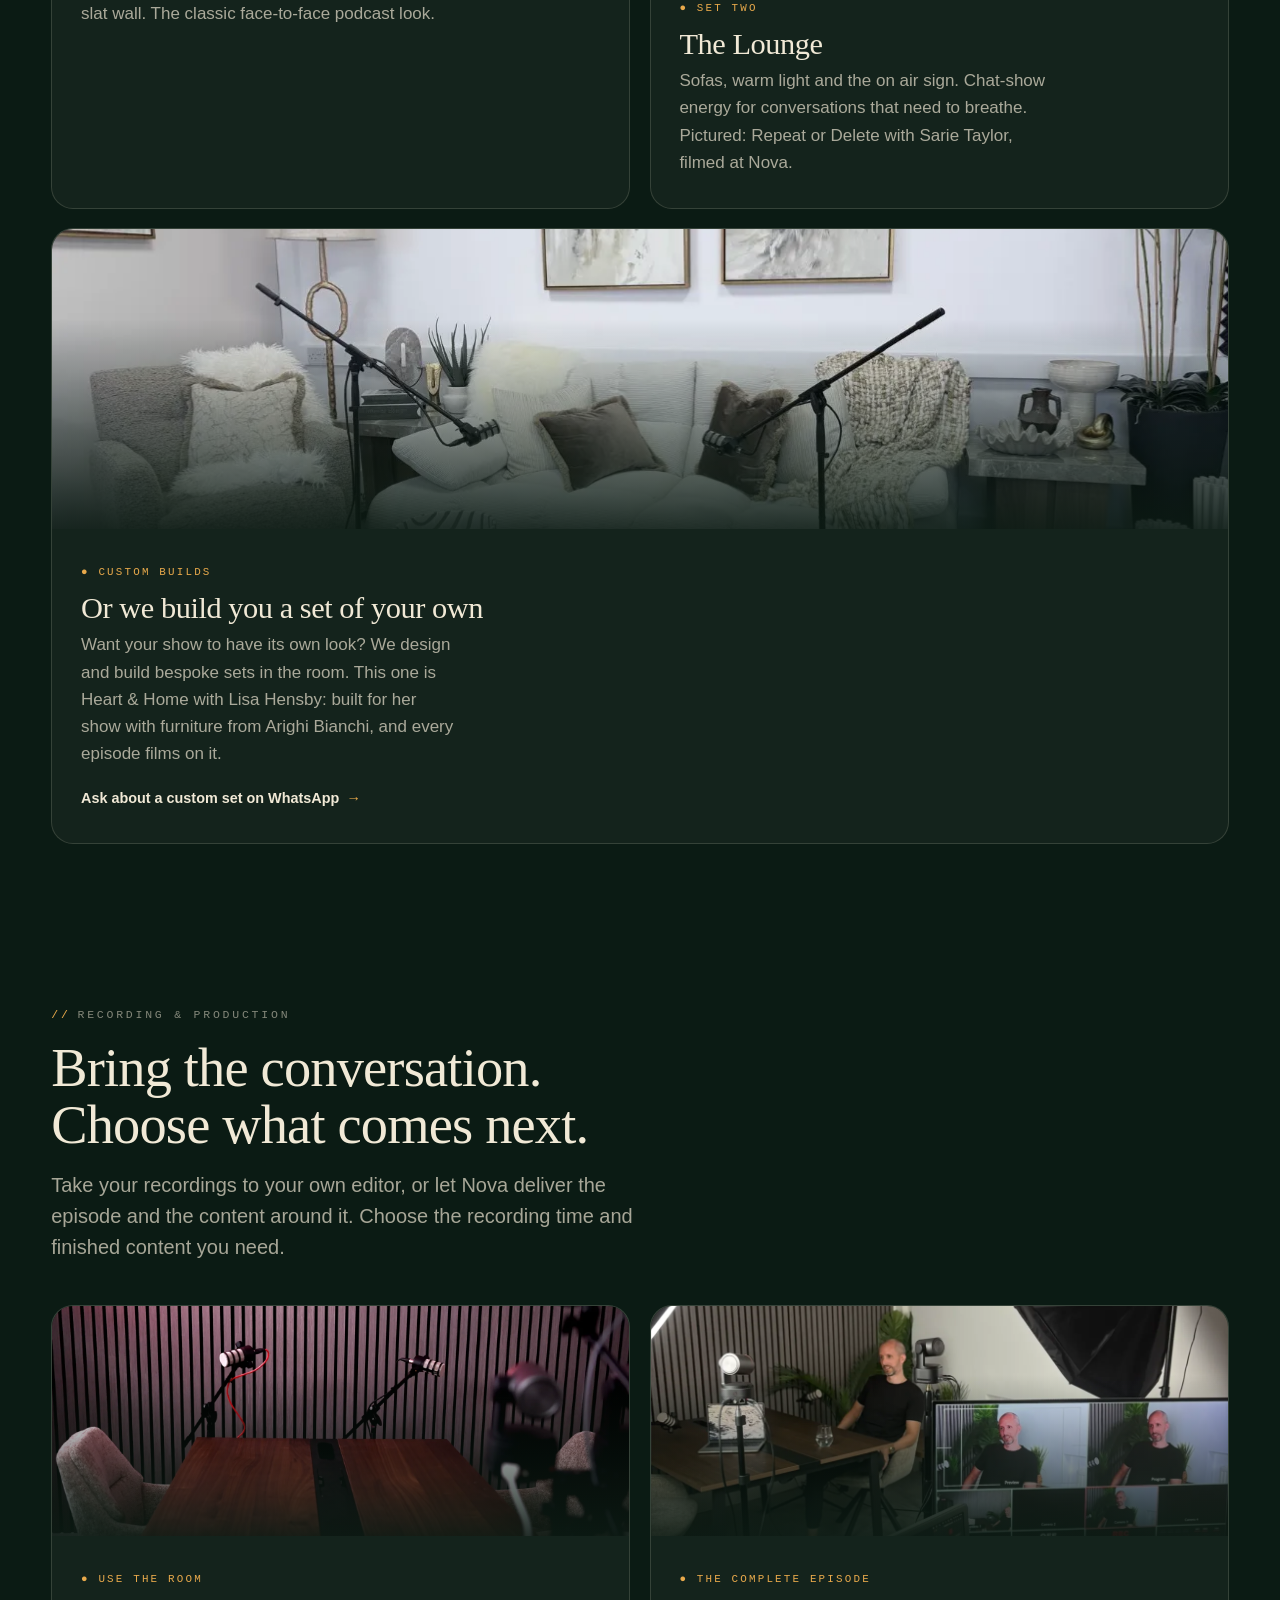
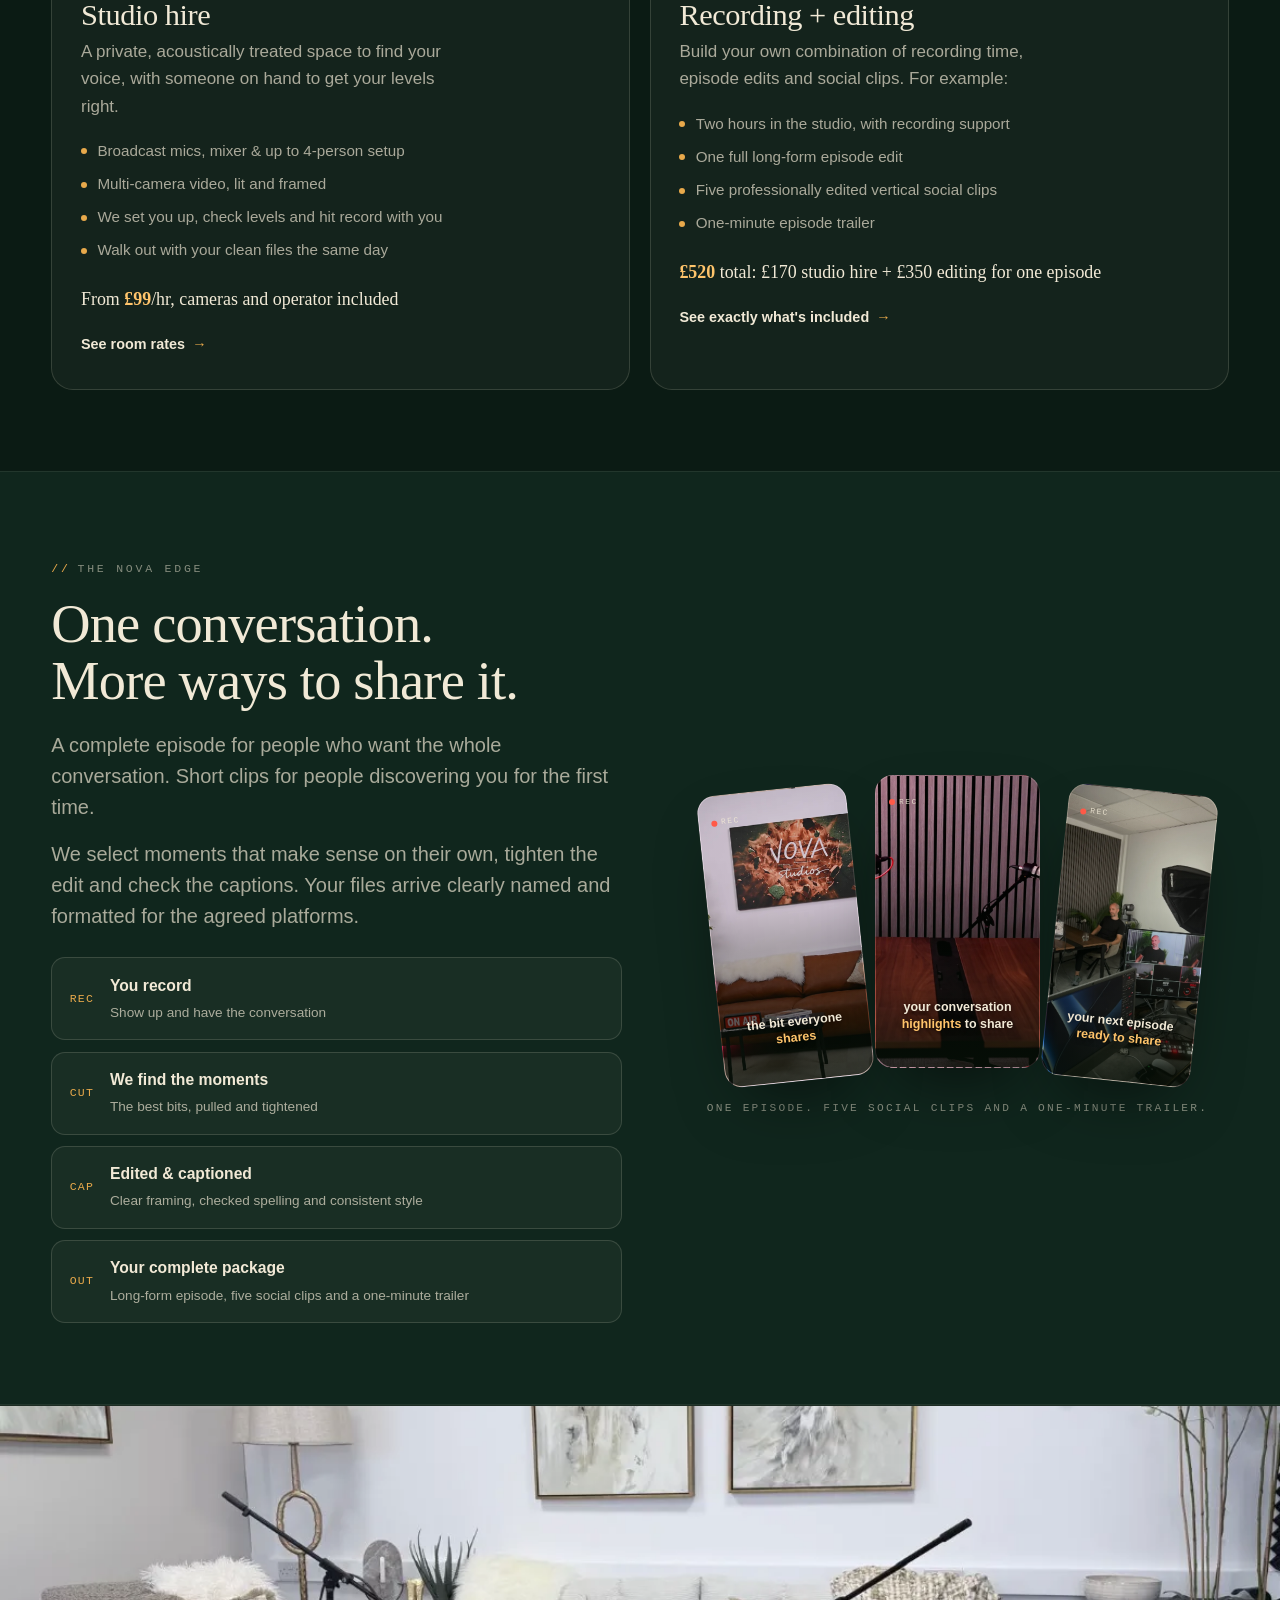
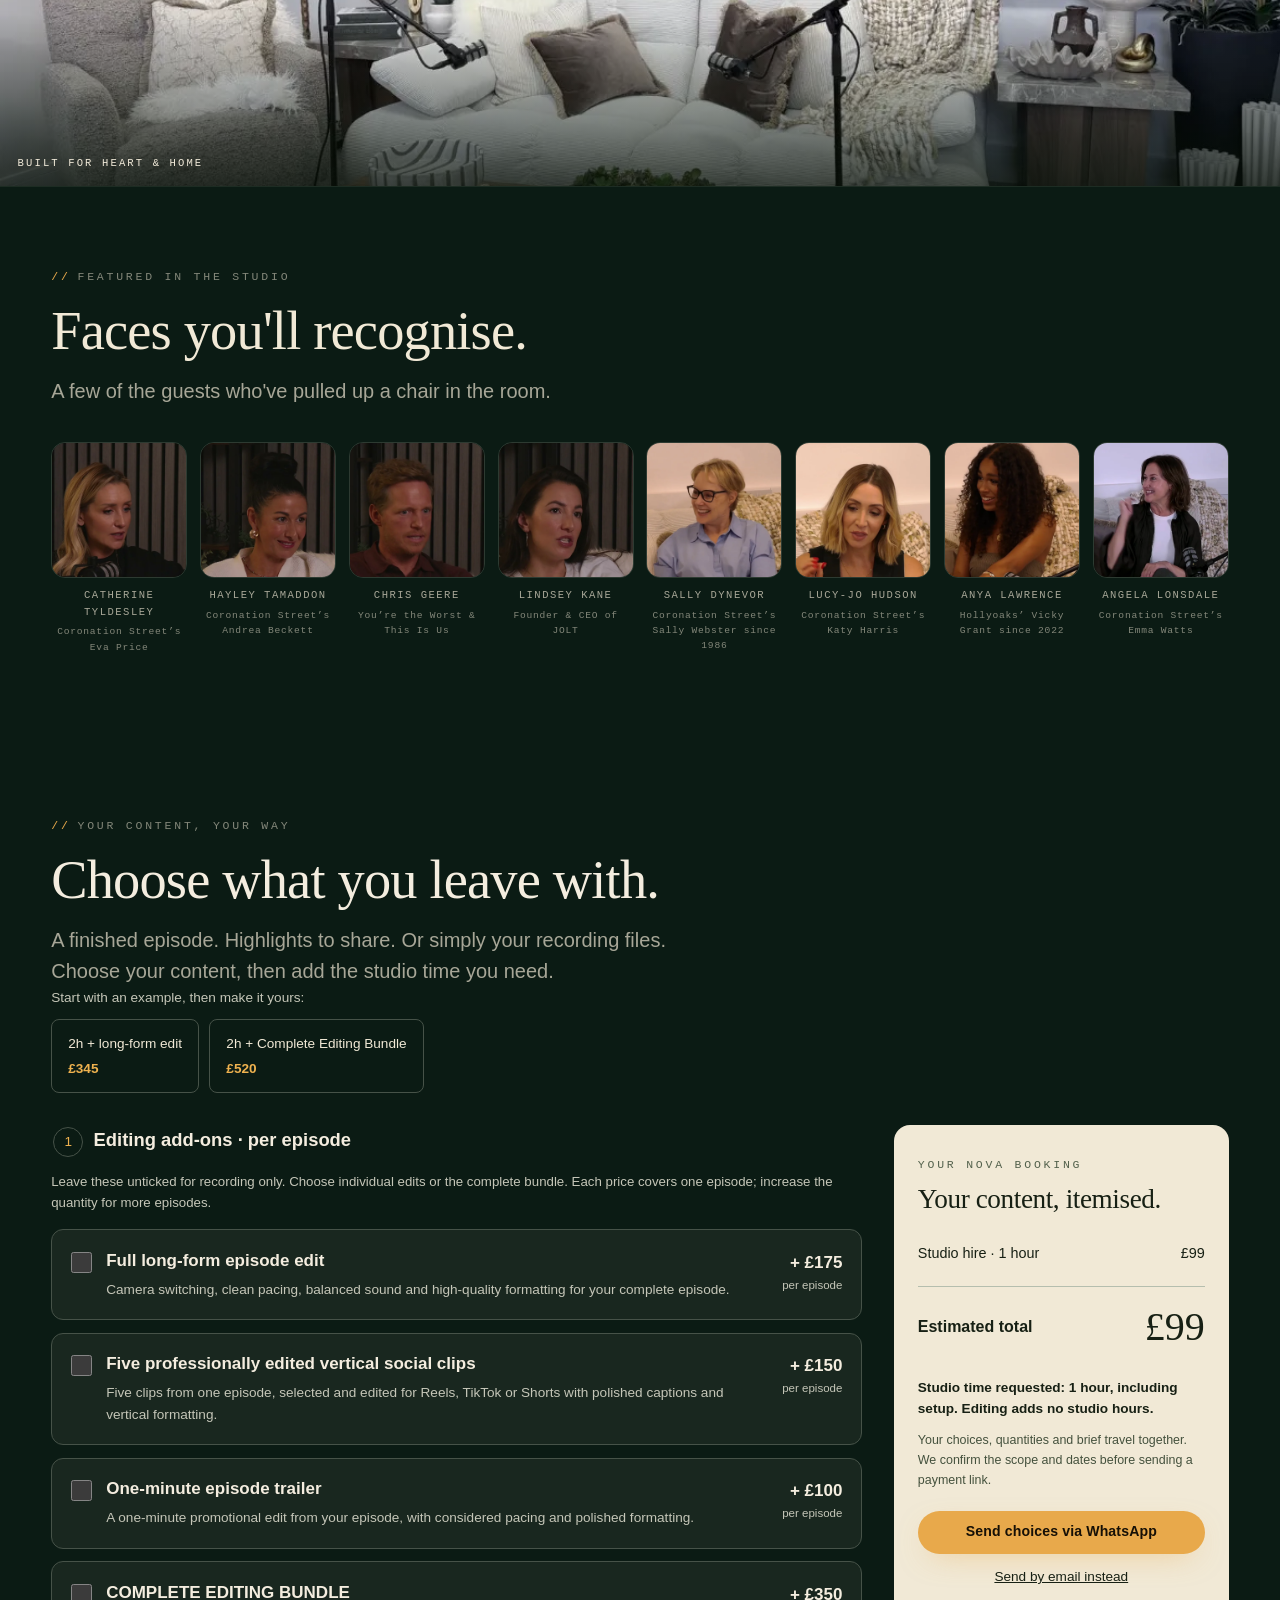
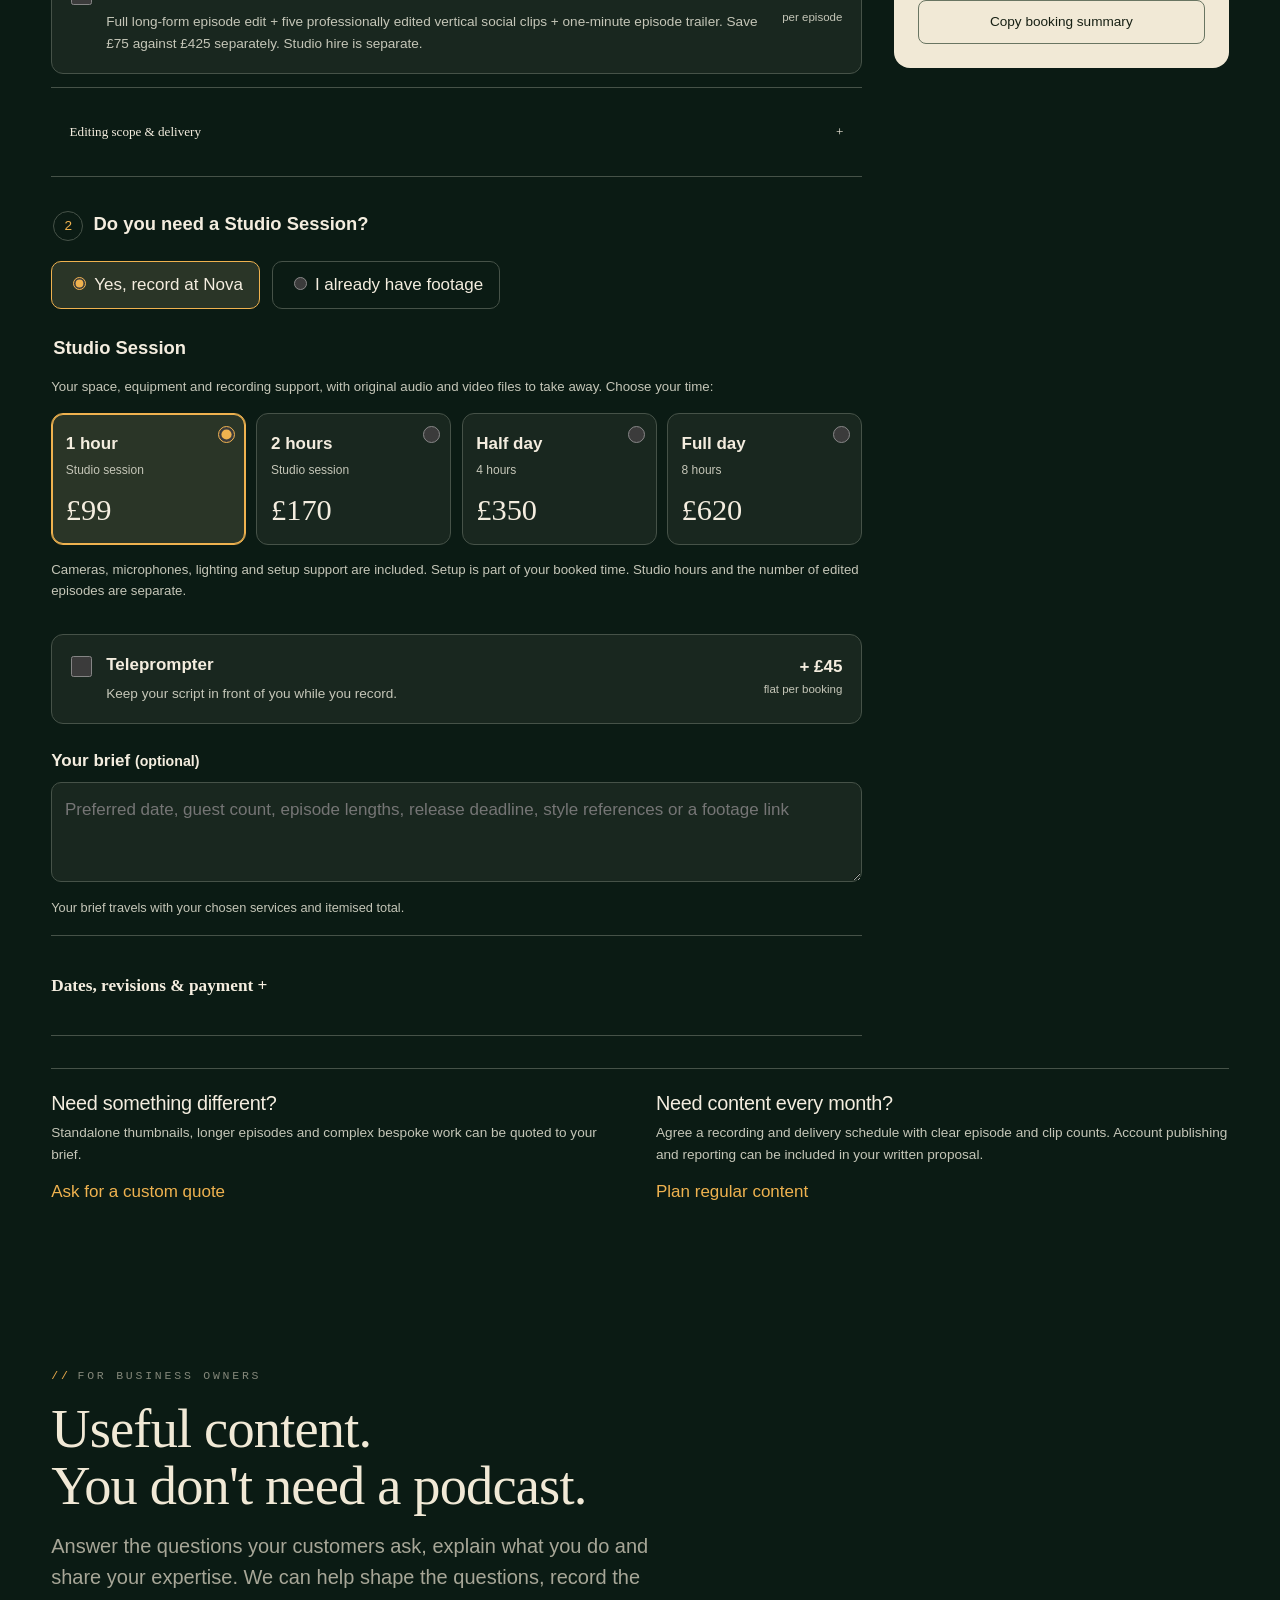
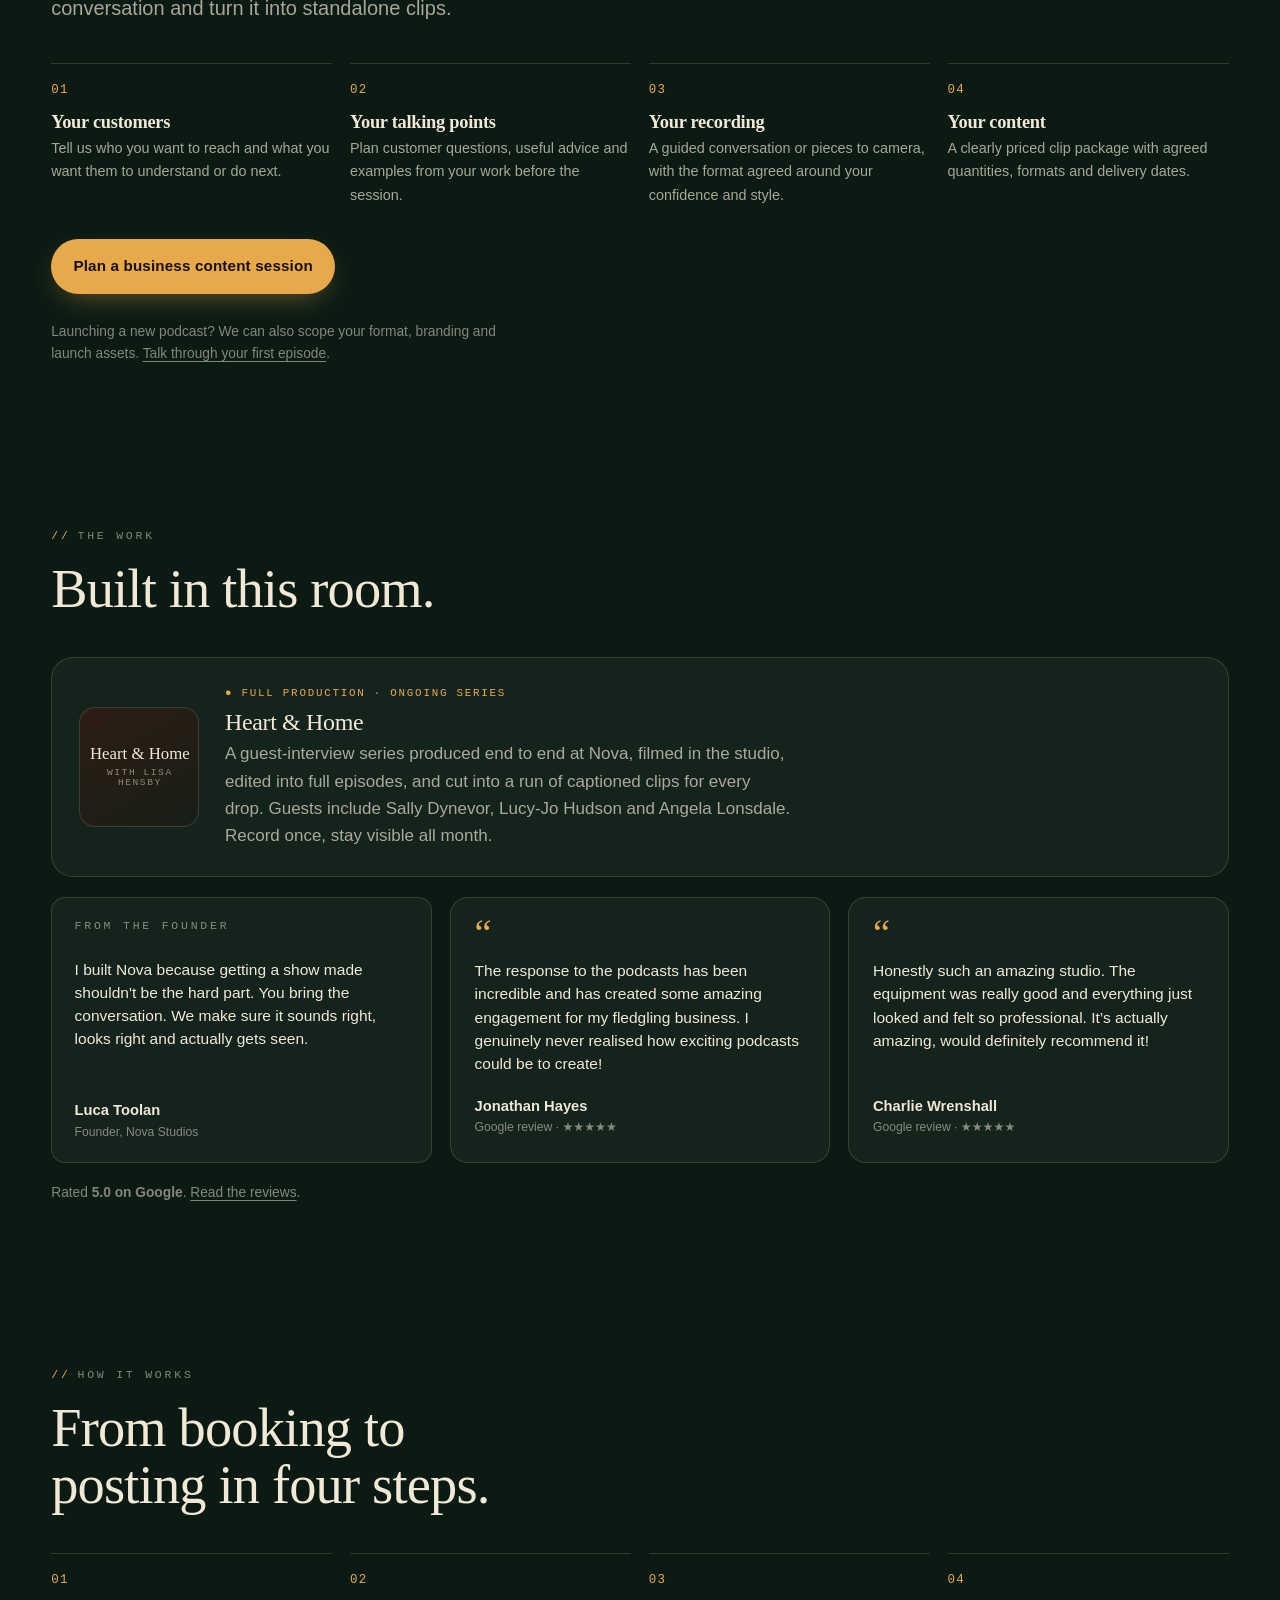
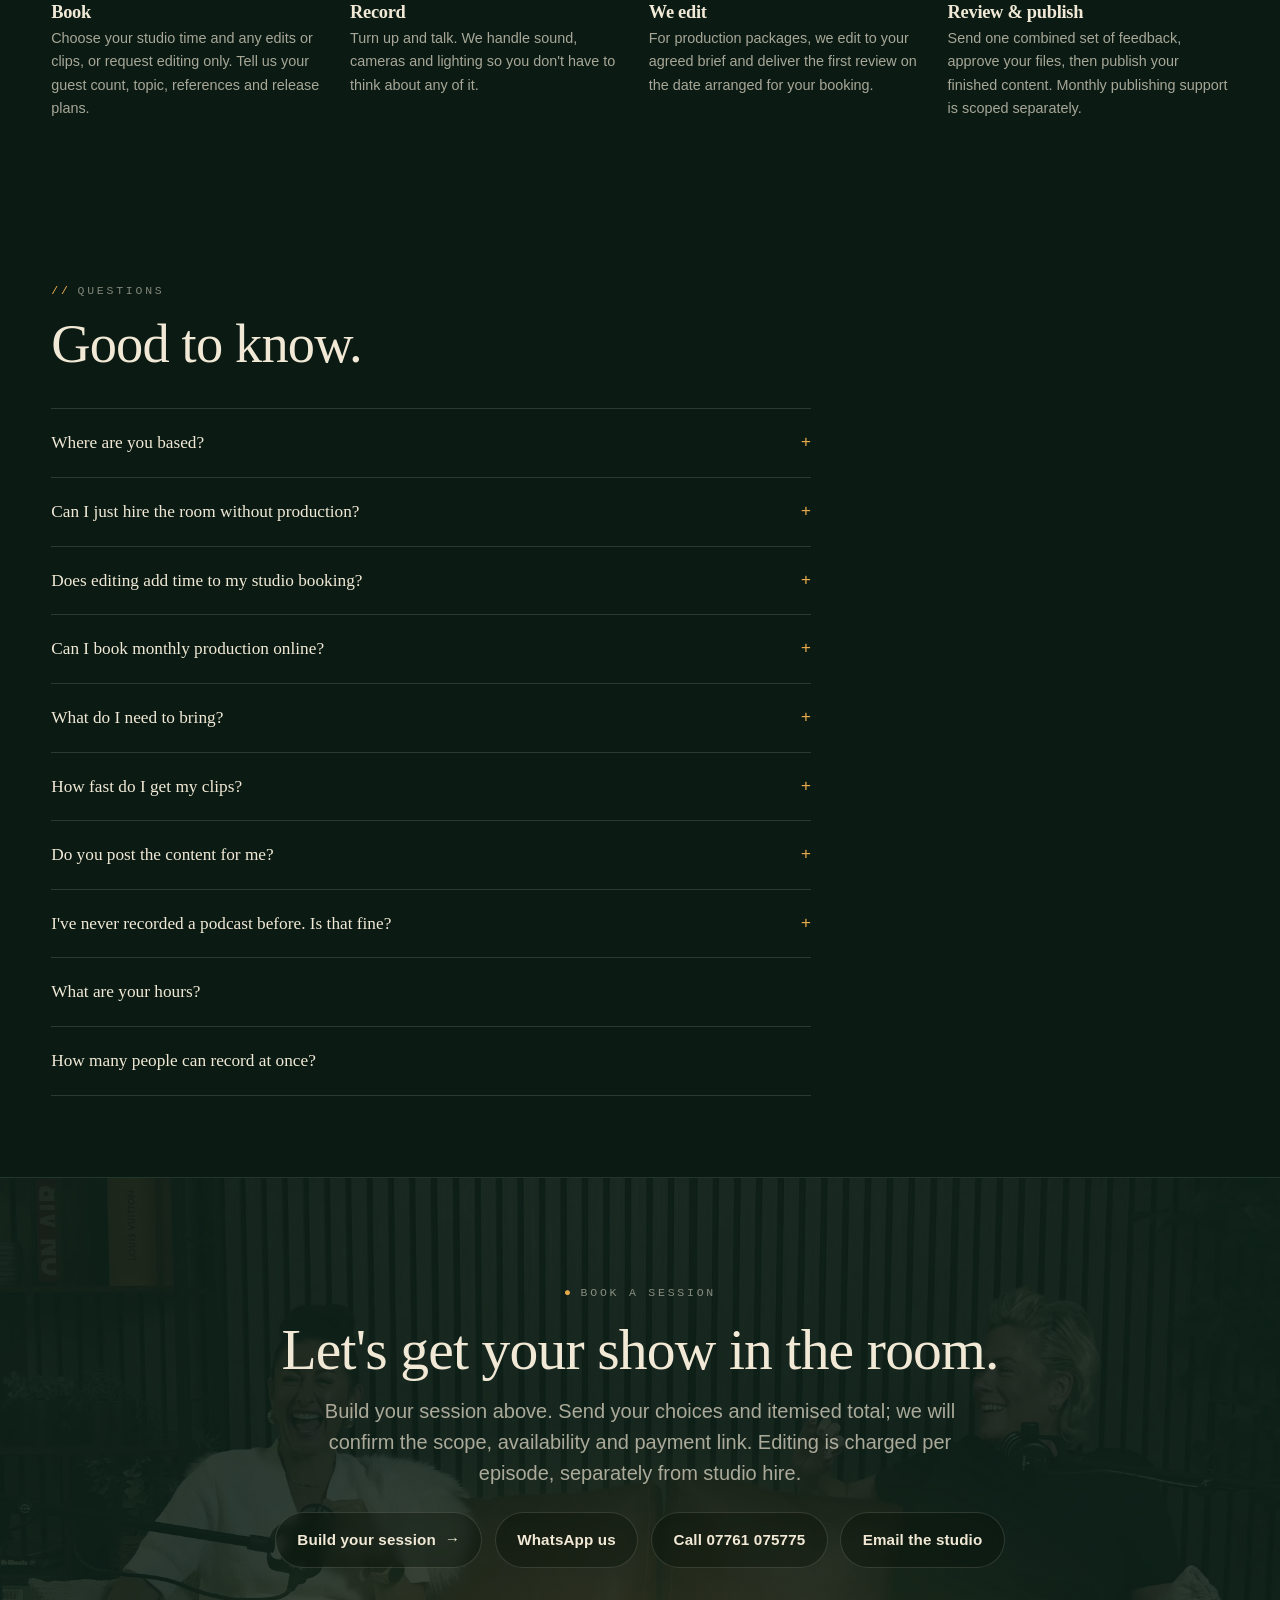
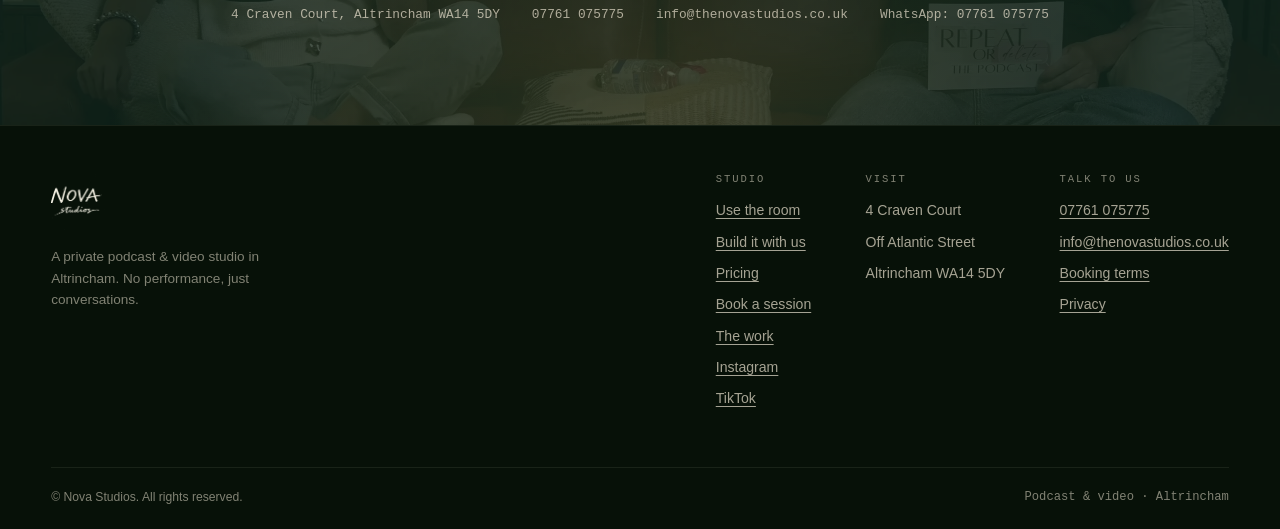
==== commit 177ccdf8: "Update approved studio and per-episode editing prices" ====
--- a/index.html
+++ b/index.html
@@ -15,7 +15,7 @@
 <script type="application/ld+json">{"@context": "https://schema.org", "@type": "LocalBusiness", "name": "Nova Studios", "url": "https://thenovastudios.co.uk/", "telephone": "+447761075775", "email": "info@thenovastudios.co.uk", "image": "https://thenovastudios.co.uk/og.jpg", "priceRange": "\u00a399-\u00a32600", "address": {"@type": "PostalAddress", "streetAddress": "4 Craven Court, Off Atlantic Street", "addressLocality": "Altrincham", "postalCode": "WA14 5DY", "addressCountry": "GB"}, "areaServed": "Greater Manchester", "sameAs": ["https://www.instagram.com/itsnovastudios", "https://www.tiktok.com/@itsnovastudios"], "geo": {"@type": "GeoCoordinates", "latitude": 53.3934, "longitude": -2.3607}, "openingHours": "Mo-Sa 08:00-17:00"}</script>
 
 
-<meta name="description" content="Podcast recording in Altrincham from £99. Build your session with one, two, four or eight hours, add episode edits and clips, or bring your own footage for editing."/>
+<meta name="description" content="Studio hire: 1h £99, 2h £170, 4h £350, 8h £620. Complete editing bundle £350 per episode: long-form edit, five social clips and a one-minute trailer. Two-hour hire plus bundle £520."/>
 
 <style>
   /* ============ TOKENS — committed dark "on air" world ============ */
@@ -292,8 +292,8 @@
 .rate a.r:hover{border-color:rgba(232,169,75,.8)}
 .price-note{margin-top:1.7rem;font-size:.86rem;color:var(--ink-faint);max-width:62ch}
 </style>
-<link rel="stylesheet" href="booking-builder.css?v=20261008">
-<script defer src="booking-builder.js?v=20261008"></script>
+<link rel="stylesheet" href="booking-builder.css?v=20261112">
+<script defer src="booking-builder.js?v=20261112"></script>
 </head>
 <body><a class="skip" href="#main">Skip to content</a>
 
@@ -324,7 +324,7 @@
   <div class="wrap hero-in">
     <span class="onair"><span class="dot"></span> On air &middot; Altrincham</span>
     <h1 class="hero-h serif">Your next episode. <em>And the content to promote it.</em></h1>
-    <p class="lede">Record at Nova Studios in Altrincham. We turn your conversation into a finished podcast, captioned clips and a thumbnail, ready for you to publish.</p>
+    <p class="lede">Record at Nova Studios in Altrincham. Choose studio hire, then add a full episode edit, five social clips and a one-minute trailer if you need them.</p>
     <div class="hero-cta">
       <a class="btn primary" href="#pricing">Build your session <span class="arw">&rarr;</span></a>
       <a class="btn ghost" href="#content-sessions">Content for your business <span class="arw">&rarr;</span></a>
@@ -445,11 +445,11 @@
           <p class="sub">Build your own combination of recording time, episode edits and social clips. For example:</p>
           <ul>
             <li>Two hours in the studio, with recording support</li>
-            <li>One edited video episode and an audio version</li>
-            <li>Ten Social Highlights for Reels, TikTok or Shorts</li>
-            <li>One thumbnail, title options and publishing copy</li>
+            <li>One full long-form episode edit</li>
+            <li>Five professionally edited vertical social clips</li>
+            <li>One-minute episode trailer</li>
           </ul>
-          <p class="price"><b>&pound;560</b> for this two-hour combination</p>
+          <p class="price"><b>&pound;520</b> total: &pound;170 studio hire + &pound;350 editing for one episode</p>
           <a class="go" href="#pricing">See exactly what's included <span class="arw">&rarr;</span></a>
         </div>
       </div>
@@ -464,12 +464,12 @@
       <span class="eyebrow"><span class="tk">//</span> The Nova edge</span>
       <h2 class="big serif" style="margin-top:1rem">One conversation.<br>More ways to share it.</h2>
       <p class="lede" style="margin-top:1.2rem">A complete episode for people who want the whole conversation. Short clips for people discovering you for the first time.</p>
-      <p class="lede" style="margin-top:1rem">We select moments that make sense on their own, tighten the edit and check the captions. Your files arrive named, with a suggested posting order.</p>
+      <p class="lede" style="margin-top:1rem">We select moments that make sense on their own, tighten the edit and check the captions. Your files arrive clearly named and formatted for the agreed platforms.</p>
       <div class="pipeline">
         <div class="pl-row"><span class="n">REC</span><div class="t"><b>You record</b><span>Show up and have the conversation</span></div></div>
         <div class="pl-row"><span class="n">CUT</span><div class="t"><b>We find the moments</b><span>The best bits, pulled and tightened</span></div></div>
         <div class="pl-row"><span class="n">CAP</span><div class="t"><b>Edited &amp; captioned</b><span>Clear framing, checked spelling and consistent style</span></div></div>
-        <div class="pl-row"><span class="n">OUT</span><div class="t"><b>Your complete package</b><span>Your chosen episode, highlights and publishing assets</span></div></div>
+        <div class="pl-row"><span class="n">OUT</span><div class="t"><b>Your complete package</b><span>Long-form episode, five social clips and a one-minute trailer</span></div></div>
       </div>
     </div>
     <div class="reveal">
@@ -487,7 +487,7 @@
           <div class="cap">your next episode <i>ready to share</i></div>
         </div>
       </div>
-      <p class="mono" style="text-align:center;font-size:.7rem;letter-spacing:.2em;text-transform:uppercase;color:var(--ink-faint);margin-top:1rem">One recording. Choose five or ten highlights.</p>
+      <p class="mono" style="text-align:center;font-size:.7rem;letter-spacing:.2em;text-transform:uppercase;color:var(--ink-faint);margin-top:1rem">One episode. Five social clips and a one-minute trailer.</p>
     </div>
   </div>
 </section>
@@ -525,33 +525,22 @@
 <div class="sec-head"><span class="eyebrow"><span class="tk">//</span> Your content, your way</span>
 <h2 class="big serif">Choose what you leave with.</h2>
 <p class="lede">A finished episode. Highlights to share. Or simply your recording files. Choose your content, then add the studio time you need.</p></div>
-<div class="examples" aria-label="Example two-hour combinations"><p>Start with an example, then make it yours:</p><button type="button" data-example="episode">2h + Episode Ready <strong>£380</strong></button><button type="button" data-example="five">2h + Episode Ready + 5 highlights <strong>£480</strong></button><button type="button" data-example="ten">2h + Episode Ready + 10 highlights <strong>£560</strong></button></div>
+<div class="examples" aria-label="Example two-hour combinations"><p>Start with an example, then make it yours:</p><button type="button" data-example="episode">2h + long-form edit <strong>£345</strong></button><button type="button" data-example="bundle">2h + Complete Editing Bundle <strong>£520</strong></button></div>
 <div id="editing"></div>
 <form id="session-builder" class="builder"><div class="controls">
-<fieldset><legend><span class="step" aria-hidden="true">1</span>Choose your finished content</legend>
-<p class="included intro-note">Already have an editor? Leave these unticked and book a Studio Session below. Both services are also available with your own footage.</p>
-<div class="addon"><label class="addon-label" for="episodes"><input class="addon-check" type="checkbox" id="episodes" aria-controls="episode-options"><span><span class="addon-name" id="episode-name">Episode Ready</span><span class="addon-description" id="episode-description">Your finished video and audio episode, plus a thumbnail and the words you need to publish it.</span></span><span class="addon-price" id="episode-price">+ £220<small>per episode</small></span></label>
-<p class="service-inclusions" id="episode-inclusions">Camera cuts, tightened pacing, cleaned sound and colour correction. One thumbnail, three title options, a description and chapters.</p>
-<div id="episode-options" hidden><div class="quantity" id="episode-quantity"><label for="episode-count">How many episodes?</label><div class="counter"><button type="button" data-count="episode-count" data-change="-1" aria-label="Remove one episode">−</button><input id="episode-count" type="number" min="1" max="99" step="1" value="1" inputmode="numeric" aria-describedby="episode-error"><button type="button" data-count="episode-count" data-change="1" aria-label="Add one episode">+</button></div></div><p class="error" id="episode-error" hidden>Enter a whole number from 1 to 99.</p><label class="customise"><input type="checkbox" id="publish-pack" checked> Include thumbnail, titles, description and chapters <small>Included in £220. Untick for the episode edit only at £180.</small></label></div>
-<details class="service-detail"><summary>Episode scope &amp; studio work <span aria-hidden="true">+</span></summary><p>One episode from up to 90 minutes of recorded conversation, with up to three camera angles and one consolidated round of revisions. We remove false starts and long pauses, switch cameras, balance sound and colour, and apply your supplied branding, intro and outro.</p><p>The thumbnail and publishing copy are included with Episode Ready. New animation, extensive story restructuring, extra footage and account uploading are quoted separately. We check externally recorded files before confirming the price.</p><p><a href="#work">See Heart &amp; Home, produced at Nova →</a></p></details></div>
-<div class="addon"><label class="addon-label" for="clips"><input class="addon-check" type="checkbox" id="clips" aria-controls="clip-options"><span><span class="addon-name">Social Highlights</span><span class="addon-description">Standalone moments selected and shaped by us, ready for Reels, TikTok and Shorts.</span></span><span class="addon-price" id="clip-price">+ £100<small>for 5 clips</small></span></label>
-<p class="service-inclusions">A stronger opening, tighter pacing, vertical framing and checked on-screen captions in your agreed style. Includes suggested post captions and a posting order.</p>
-<div id="clip-options" hidden><fieldset class="clip-sizes"><legend>How many highlights per recording?</legend><label><input type="radio" name="clip-size" value="5" checked> 5 highlights <strong>£100</strong></label><label><input type="radio" name="clip-size" value="10"> 10 highlights <strong>£180</strong></label></fieldset><div class="quantity" id="clip-quantity"><label for="clip-count">How many packs?<small id="clip-description">1 pack = 5 highlights</small></label><div class="counter"><button type="button" data-count="clip-count" data-change="-1" aria-label="Remove one clip pack">−</button><input id="clip-count" type="number" min="1" max="99" step="1" value="1" inputmode="numeric" aria-describedby="clip-description clip-error"><button type="button" data-count="clip-count" data-change="1" aria-label="Add one clip pack">+</button></div></div><p class="error" id="clip-error" hidden>Enter a whole number from 1 to 99.</p></div>
-<details class="service-detail"><summary>Highlight scope &amp; delivery <span aria-hidden="true">+</span></summary><p>Each pack is selected from one recording of up to 90 minutes. Clips are 30–90 seconds each, delivered as vertical videos, with one consolidated round of revisions. Order them with or without a full episode edit.</p><p>We confirm the source footage and enough suitable moments for your chosen count before payment. Custom animation, extra footage and new creative directions are quoted separately. Files are delivered for you to post; account publishing is a separate service.</p></details></div>
-</fieldset>
-<fieldset class="mode-switch"><legend><span class="step" aria-hidden="true">2</span>Do you need a Studio Session?</legend><label><input type="radio" name="mode" value="record" checked>Yes, record at Nova</label><label><input type="radio" name="mode" value="editing">I already have footage</label></fieldset>
+<fieldset><legend><span class="step" aria-hidden="true">1</span>Editing add-ons · per episode</legend><p class="included intro-note">Leave these unticked for recording only. Choose individual edits or the complete bundle. Each price covers one episode; increase the quantity for more episodes.</p><div class="addon"><label class="addon-label" for="episodes"><input class="addon-check" type="checkbox" id="episodes" aria-controls="episode-options"><span><span class="addon-name">Full long-form episode edit</span><span class="addon-description">Camera switching, clean pacing, balanced sound and high-quality formatting for your complete episode.</span></span><span class="addon-price">+ £175<small>per episode</small></span></label><div id="episode-options" hidden><div class="quantity"><label for="episode-count">How many episodes?</label><div class="counter"><button type="button" data-count="episode-count" data-change="-1" aria-label="Remove one episode">−</button><input id="episode-count" type="number" min="1" max="99" step="1" value="1" inputmode="numeric" aria-describedby="episode-error"><button type="button" data-count="episode-count" data-change="1" aria-label="Add one episode">+</button></div></div><p class="error" id="episode-error" hidden>Enter a whole number from 1 to 99.</p></div></div><div class="addon"><label class="addon-label" for="clips"><input class="addon-check" type="checkbox" id="clips" aria-controls="clip-options"><span><span class="addon-name">Five professionally edited vertical social clips</span><span class="addon-description">Five clips from one episode, selected and edited for Reels, TikTok or Shorts with polished captions and vertical formatting.</span></span><span class="addon-price">+ £150<small>per episode</small></span></label><div id="clip-options" hidden><div class="quantity"><label for="clip-count">How many episodes?</label><div class="counter"><button type="button" data-count="clip-count" data-change="-1" aria-label="Remove one clip">−</button><input id="clip-count" type="number" min="1" max="99" step="1" value="1" inputmode="numeric" aria-describedby="clip-error"><button type="button" data-count="clip-count" data-change="1" aria-label="Add one clip">+</button></div></div><p class="error" id="clip-error" hidden>Enter a whole number from 1 to 99.</p></div></div><div class="addon"><label class="addon-label" for="trailer"><input class="addon-check" type="checkbox" id="trailer" aria-controls="trailer-options"><span><span class="addon-name">One-minute episode trailer</span><span class="addon-description">A one-minute promotional edit from your episode, with considered pacing and polished formatting.</span></span><span class="addon-price">+ £100<small>per episode</small></span></label><div id="trailer-options" hidden><div class="quantity"><label for="trailer-count">How many episodes?</label><div class="counter"><button type="button" data-count="trailer-count" data-change="-1" aria-label="Remove one trailer">−</button><input id="trailer-count" type="number" min="1" max="99" step="1" value="1" inputmode="numeric" aria-describedby="trailer-error"><button type="button" data-count="trailer-count" data-change="1" aria-label="Add one trailer">+</button></div></div><p class="error" id="trailer-error" hidden>Enter a whole number from 1 to 99.</p></div></div><div class="addon"><label class="addon-label" for="bundle"><input class="addon-check" type="checkbox" id="bundle" aria-controls="bundle-options"><span><span class="addon-name">COMPLETE EDITING BUNDLE</span><span class="addon-description">Full long-form episode edit + five professionally edited vertical social clips + one-minute episode trailer. Save £75 against £425 separately. Studio hire is separate.</span></span><span class="addon-price">+ £350<small>per episode</small></span></label><div id="bundle-options" hidden><div class="quantity"><label for="bundle-count">How many episodes?</label><div class="counter"><button type="button" data-count="bundle-count" data-change="-1" aria-label="Remove one bundle">−</button><input id="bundle-count" type="number" min="1" max="99" step="1" value="1" inputmode="numeric" aria-describedby="bundle-error"><button type="button" data-count="bundle-count" data-change="1" aria-label="Add one bundle">+</button></div></div><p class="error" id="bundle-error" hidden>Enter a whole number from 1 to 99.</p></div></div><details class="service-detail"><summary>Editing scope &amp; delivery <span aria-hidden="true">+</span></summary><p>Polished graphics, captions and B-roll are included where appropriate to the agreed brief, with high-quality formatting and one consolidated revision round. For the bundle, this is one combined feedback round across all three deliverables.</p><p>We confirm footage length, style, source suitability and delivery dates before payment. Complex bespoke animation, new footage, changes of brief and account publishing are quoted separately. Editing takes place after recording and does not reserve extra studio hours.</p></details></fieldset><fieldset class="mode-switch"><legend><span class="step" aria-hidden="true">2</span>Do you need a Studio Session?</legend><label><input type="radio" name="mode" value="record" checked>Yes, record at Nova</label><label><input type="radio" name="mode" value="editing">I already have footage</label></fieldset>
 <fieldset id="recording-options"><legend>Studio Session</legend><p class="included intro-note">Your space, equipment and recording support, with original audio and video files to take away. Choose your time:</p><div class="times">
 <label class="time"><input type="radio" name="duration" value="1" aria-label="1 hour, £99" checked><span class="hours">1 hour</span><span class="caption">Studio session</span><span class="price">£99</span></label>
-<label class="time"><input type="radio" name="duration" value="2" aria-label="2 hours, £160"><span class="hours">2 hours</span><span class="caption">Studio session</span><span class="price">£160</span></label>
-<label class="time"><input type="radio" name="duration" value="4" aria-label="4 hours, £300"><span class="hours">Half day</span><span class="caption">4 hours</span><span class="price">£300</span></label>
-<label class="time"><input type="radio" name="duration" value="8" aria-label="Full day, 8 hours, £560"><span class="hours">Full day</span><span class="caption">8 hours</span><span class="price">£560</span></label>
+<label class="time"><input type="radio" name="duration" value="2" aria-label="2 hours, £170"><span class="hours">2 hours</span><span class="caption">Studio session</span><span class="price">£170</span></label>
+<label class="time"><input type="radio" name="duration" value="4" aria-label="4 hours, £350"><span class="hours">Half day</span><span class="caption">4 hours</span><span class="price">£350</span></label>
+<label class="time"><input type="radio" name="duration" value="8" aria-label="Full day, 8 hours, £620"><span class="hours">Full day</span><span class="caption">8 hours</span><span class="price">£620</span></label>
 </div><p class="included">Cameras, microphones, lighting and setup support are included. Setup is part of your booked time. Studio hours and the number of edited episodes are separate.</p></fieldset>
 <div class="addon" id="teleprompter-option"><label class="addon-label" for="teleprompter"><input class="addon-check" type="checkbox" id="teleprompter"><span><span class="addon-name">Teleprompter</span><span class="addon-description">Keep your script in front of you while you record.</span></span><span class="addon-price">+ £45<small>flat per booking</small></span></label></div>
 <label class="brief-label" for="session-brief">Your brief <small>(optional)</small></label><textarea id="session-brief" maxlength="700" placeholder="Preferred date, guest count, episode lengths, release deadline, style references or a footage link"></textarea><p class="brief-help">Your brief travels with your chosen services and itemised total.</p>
-<details><summary>Dates, revisions &amp; payment <span aria-hidden="true">+</span></summary><p>Send your choices in one enquiry. We confirm studio availability, check the footage and scope, agree first-review and final-delivery dates, then send an itemised payment link. Your enquiry does not reserve a date or take payment.</p><p>Each edit or highlights pack includes one combined round of feedback against the agreed brief. New footage, extra deliverables or a changed brief are priced before we begin them. Tell us about fixed release dates before booking.</p></details>
+<details><summary>Dates, revisions &amp; payment <span aria-hidden="true">+</span></summary><p>Send your choices in one enquiry. We confirm studio availability, check the footage and scope, agree first-review and final-delivery dates, then send an itemised payment link. Your enquiry does not reserve a date or take payment.</p><p>Each editing service includes one combined round of feedback against the agreed brief. New footage, extra deliverables or a changed brief are priced before we begin them. Tell us about fixed release dates before booking.</p></details>
 </div><section class="summary" id="summary" aria-label="Your session summary"><p class="eyebrow">Your Nova booking</p><h2>Your content, itemised.</h2><div id="quote" aria-live="polite" aria-atomic="true"></div><p class="appointment" id="appointment"></p><p class="summary-note" id="handoff-note">Your choices, quantities and brief travel together. We confirm the scope and dates before sending a payment link.</p><div class="summary-actions" id="summary-actions" hidden><a class="btn primary" id="session-action" target="_blank" rel="noopener">Send my booking request</a><a class="email-link" id="email-action">Send by email instead</a><button type="button" class="copy-summary" id="copy-summary">Copy booking summary</button><p class="copy-status" id="copy-status" role="status"></p></div></section></form>
-<noscript><p>Studio Session: £99 for 1h, £160 for 2h, £300 for 4h or £560 for 8h. Episode Ready: £220 per episode, or £180 for the edit without publishing assets. Social Highlights: £100 for five or £180 for ten. Teleprompter: £45 flat. <a href="https://wa.me/447761075775">Enquire on WhatsApp</a> or <a href="mailto:info@thenovastudios.co.uk">email the studio</a>.</p></noscript>
-<div class="other"><section><h3>Need something different?</h3><p>Standalone thumbnails, trailers, longer episodes and more involved edits can be quoted to your brief.</p><a href="https://wa.me/447761075775?text=Hi%20Nova%2C%20I%27d%20like%20a%20custom%20editing%20quote." target="_blank" rel="noopener">Ask for a custom quote</a></section><section id="monthly"><h3>Need content every month?</h3><p>Agree a recording and delivery schedule with clear episode and clip counts. Account publishing and reporting can be included in your written proposal.</p><a href="https://wa.me/447761075775?text=Hi%20Nova%2C%20I%27d%20like%20a%20monthly%20content%20proposal." target="_blank" rel="noopener">Plan regular content</a></section></div>
+<noscript><p>Studio hire: 1 hour £99, 2 hours £170, 4 hours £350, 8 hours £620. Editing per episode: full long-form £175; five vertical social clips £150; one-minute trailer £100; complete editing bundle £350 (save £75). Two-hour hire plus the bundle: £520. <a href="https://wa.me/447761075775">Enquire on WhatsApp</a>.</p></noscript>
+<div class="other"><section><h3>Need something different?</h3><p>Standalone thumbnails, longer episodes and complex bespoke work can be quoted to your brief.</p><a href="https://wa.me/447761075775?text=Hi%20Nova%2C%20I%27d%20like%20a%20custom%20editing%20quote." target="_blank" rel="noopener">Ask for a custom quote</a></section><section id="monthly"><h3>Need content every month?</h3><p>Agree a recording and delivery schedule with clear episode and clip counts. Account publishing and reporting can be included in your written proposal.</p><a href="https://wa.me/447761075775?text=Hi%20Nova%2C%20I%27d%20like%20a%20monthly%20content%20proposal." target="_blank" rel="noopener">Plan regular content</a></section></div>
 <div class="mobile-total"><span>Estimated total <strong id="mobile-price">£99</strong></span><a href="#summary">View breakdown ↑</a></div>
 </div></section>
 
@@ -622,7 +611,7 @@
       <div class="step reveal"><div class="num">01</div><h3 class="step-h">Book</h3><p>Choose your studio time and any edits or clips, or request editing only. Tell us your guest count, topic, references and release plans.</p></div>
       <div class="step reveal"><div class="num">02</div><h3 class="step-h">Record</h3><p>Turn up and talk. We handle sound, cameras and lighting so you don't have to think about any of it.</p></div>
       <div class="step reveal"><div class="num">03</div><h3 class="step-h">We edit</h3><p>For production packages, we edit to your agreed brief and deliver the first review on the date arranged for your booking.</p></div>
-      <div class="step reveal"><div class="num">04</div><h3 class="step-h">Review &amp; publish</h3><p>Send one combined set of feedback, approve your files, then follow the suggested posting order. Monthly publishing support is scoped separately.</p></div>
+      <div class="step reveal"><div class="num">04</div><h3 class="step-h">Review &amp; publish</h3><p>Send one combined set of feedback, approve your files, then publish your finished content. Monthly publishing support is scoped separately.</p></div>
     </div>
   </div>
 </section>
@@ -641,7 +630,7 @@
       <details><summary>Can I book monthly production online? <span class="pm">+</span></summary><p>Monthly work starts with a proposal. We agree your recording hours, episode and clip counts, publishing support, delivery calendar and total before taking payment. A monthly proposal is not an automatic subscription.</p></details>
       <details><summary>What do I need to bring? <span class="pm">+</span></summary><p>Just yourself and your guests. Mics, mixer, cameras and lighting are all here and ready. Bring notes or a rough running order if you like, and we can help you shape one before you record.</p></details>
       <details><summary>How fast do I get my clips? <span class="pm">+</span></summary><p>We agree first-review and final-delivery dates for your booking, based on the footage, edit and release plan. Tell us your deadline before booking if your release date is fixed.</p></details>
-      <details><summary>Do you post the content for me? <span class="pm">+</span></summary><p>Episode edits and clip packs give you the files and copy to publish yourself. Monthly Content Partnerships can include uploads, scheduling and performance reviews. Your proposal names the accounts, content quantities and approval process before work starts.</p></details>
+      <details><summary>Do you post the content for me? <span class="pm">+</span></summary><p>Episode edits and clip packs give you the finished files to publish yourself. Monthly Content Partnerships can include uploads, scheduling and performance reviews. Your proposal names the accounts, content quantities and approval process before work starts.</p></details>
       <details><summary>I've never recorded a podcast before. Is that fine? <span class="pm">+</span></summary><p>More than fine. A lot of our clients are first-timers. No performance, just conversations. We'll make the room feel easy and get the best out of you.</p></details>
       <details class="reveal"><summary>What are your hours?</summary><p>Sessions run 8am to 5pm, Monday to Saturday. Want an evening? Message us on WhatsApp and we'll see what we can do.</p></details>
       <details class="reveal"><summary>How many people can record at once?</summary><p>Up to four on mics at the table set, and two or three on the lounge set. Tell us your setup when you book and it's ready when you arrive.</p></details>
@@ -656,7 +645,7 @@
   <div class="wrap final-in">
     <span class="eyebrow reveal"><span class="tk">&#9679;</span> Book a session</span>
     <h2 class="reveal serif" style="margin-top:1rem">Let's get your show in the room.</h2>
-    <p class="lede reveal">Build your session above. Recording-only bookings go to the calendar. For editing, clips or a custom combination, send your choices and we will confirm the scope, availability and payment link.</p>
+    <p class="lede reveal">Build your session above. Send your choices and itemised total; we will confirm the scope, availability and payment link. Editing is charged per episode, separately from studio hire.</p>
 
     <div class="hero-cta reveal" style="margin-top:1.4rem">
       <a class="btn ghost" href="#pricing">Build your session <span class="arw">&rarr;</span></a>
